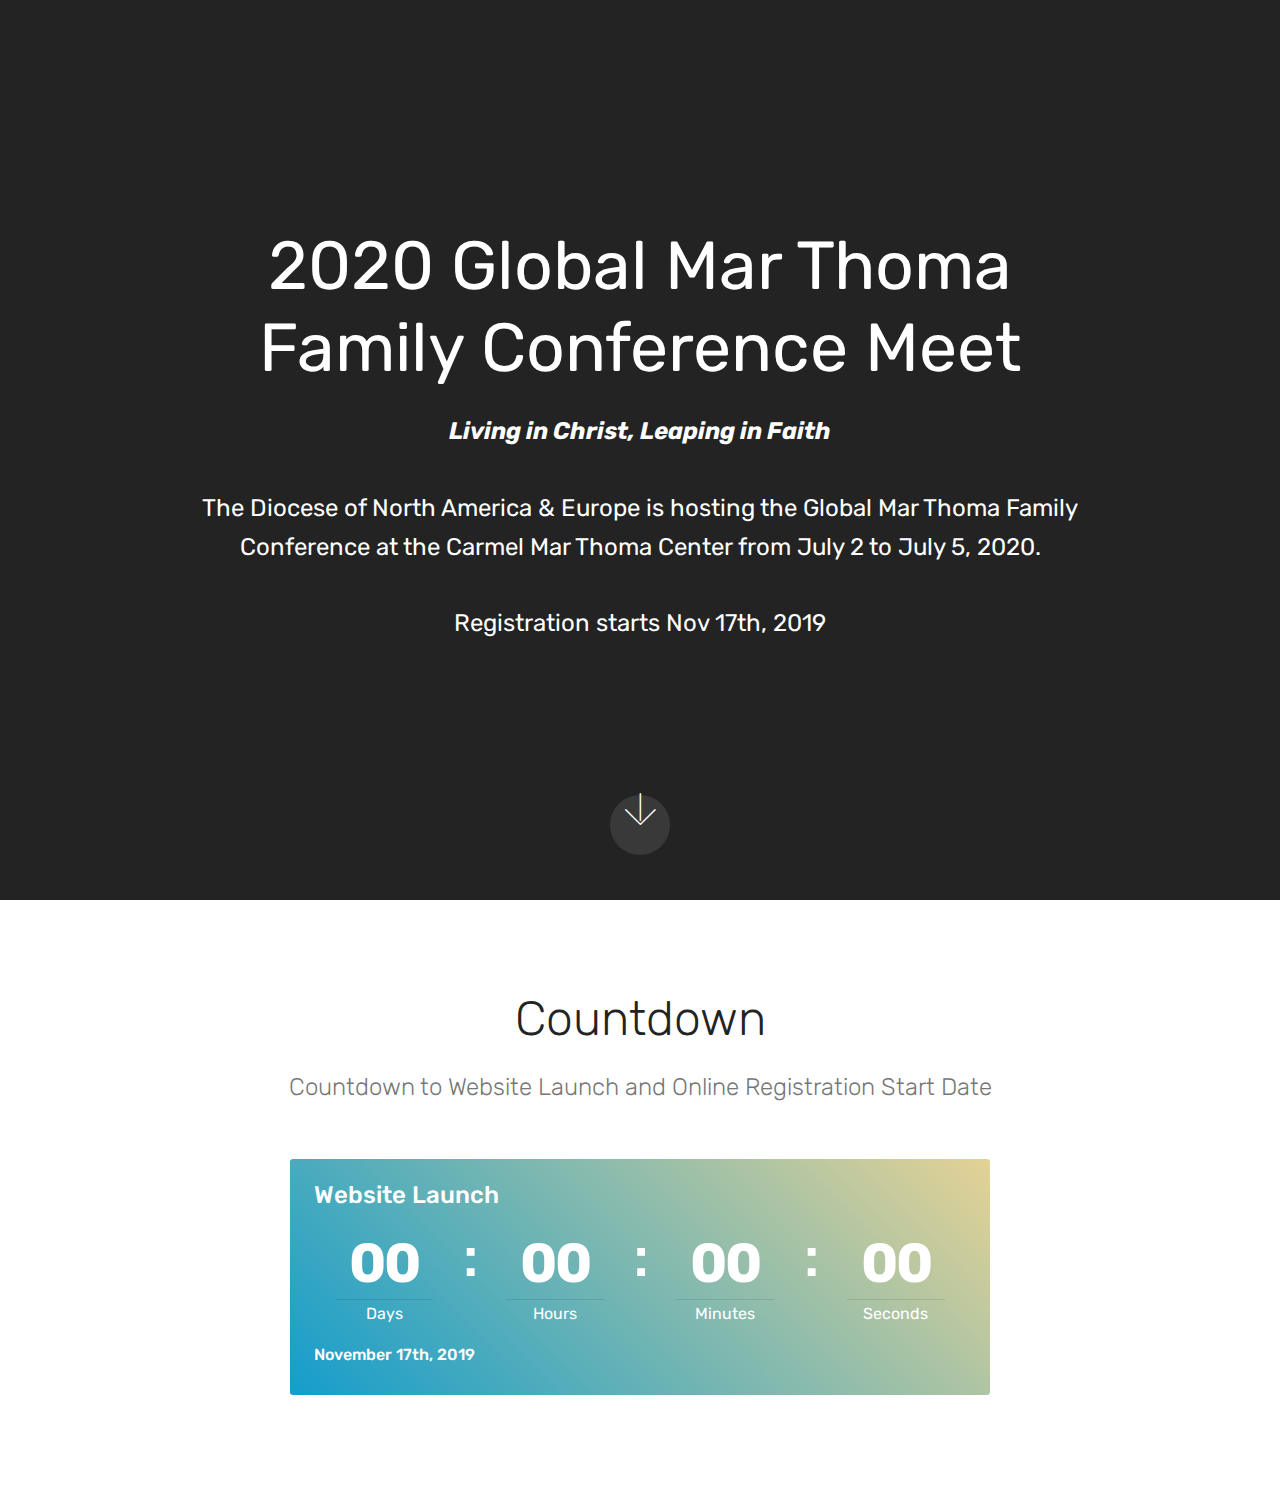
==== index.html @ 84f47b87 "create github pages" ====
<!DOCTYPE html>
<html  >
<head>
  <!-- Site made with Mobirise Website Builder v4.10.8, https://mobirise.com -->
  <meta charset="UTF-8">
  <meta http-equiv="X-UA-Compatible" content="IE=edge">
  <meta name="generator" content="Mobirise v4.10.8, mobirise.com">
  <meta name="viewport" content="width=device-width, initial-scale=1, minimum-scale=1">
  <link rel="shortcut icon" href="assets/images/mbr-96x63.jpg" type="image/x-icon">
  <meta name="description" content="Site Generator Description">
  
  <title>CountDown</title>
  <link rel="stylesheet" href="assets/web/assets/mobirise-icons/mobirise-icons.css">
  <link rel="stylesheet" href="assets/tether/tether.min.css">
  <link rel="stylesheet" href="assets/bootstrap/css/bootstrap.min.css">
  <link rel="stylesheet" href="assets/bootstrap/css/bootstrap-grid.min.css">
  <link rel="stylesheet" href="assets/bootstrap/css/bootstrap-reboot.min.css">
  <link rel="stylesheet" href="assets/theme/css/style.css">
  <link rel="stylesheet" href="assets/mobirise/css/mbr-additional.css" type="text/css">
  
  
  
</head>
<body>
  <section class="cid-rHcPCV08C6 mbr-fullscreen" id="header2-1b">

    

    

    <div class="container align-center">
        <div class="row justify-content-md-center">
            <div class="mbr-white col-md-10">
                <h1 class="mbr-section-title mbr-bold pb-3 mbr-fonts-style display-1"><span style="font-weight: normal;">2020 Global Mar Thoma Family Conference Meet</span></h1>
                
                <p class="mbr-text pb-3 mbr-fonts-style display-5"><em><strong>
                    Living in Christ, Leaping in Faith</strong></em><br><br>The Diocese of North America &amp; Europe is hosting the Global Mar Thoma Family Conference at the Carmel Mar Thoma Center from July 2 to July 5, 2020.<br><br>Registration starts Nov 17th, 2019</p>
                
            </div>
        </div>
    </div>
    <div class="mbr-arrow hidden-sm-down" aria-hidden="true">
        <a href="#next">
            <i class="mbri-down mbr-iconfont"></i>
        </a>
    </div>
</section>

<section class="engine"><a href="https://mobirise.info/m">site design templates</a></section><section class="countdown2 cid-rHcPlmppis" id="countdown2-1a">

    

    

    <div class="container">
        <h2 class="mbr-section-title pb-3 align-center mbr-fonts-style display-2">
            Countdown
        </h2>
        <h3 class="mbr-section-subtitle align-center mbr-fonts-style display-5">
            Countdown to Website Launch and Online Registration Start Date</h3>
    </div>
    <div class="container pt-5 mt-2">
        <div class=" countdown-cont align-center p-4">
            <div class="event-name align-left mbr-white ">
                <h4 class="mbr-fonts-style display-5">Website Launch</h4>
            </div>
            <div class="countdown align-center py-2" data-due-date="2019/11/17">
            </div>
            <div class="daysCountdown" title="Days"></div>
            <div class="hoursCountdown" title="Hours"></div>
            <div class="minutesCountdown" title="Minutes"></div>
            <div class="secondsCountdown" title="Seconds"></div>
            <div class="event-date align-left mbr-white">
                <h5 class="mbr-fonts-style display-7">November 17th, 2019</h5>
            </div>
        </div>

        
    </div>
</section>


  <script src="assets/web/assets/jquery/jquery.min.js"></script>
  <script src="assets/popper/popper.min.js"></script>
  <script src="assets/tether/tether.min.js"></script>
  <script src="assets/bootstrap/js/bootstrap.min.js"></script>
  <script src="assets/smoothscroll/smooth-scroll.js"></script>
  <script src="assets/countdown/jquery.countdown.min.js"></script>
  <script src="assets/theme/js/script.js"></script>
  
  
</body>
</html>
---- assets/web/assets/mobirise-icons/mobirise-icons.css ----
@font-face {
  font-family: 'MobiriseIcons';
  src:  url('mobirise-icons.eot?spat4u');
  src:  url('mobirise-icons.eot?spat4u#iefix') format('embedded-opentype'),
    url('mobirise-icons.ttf?spat4u') format('truetype'),
    url('mobirise-icons.woff?spat4u') format('woff'),
    url('mobirise-icons.svg?spat4u#MobiriseIcons') format('svg');
  font-weight: normal;
  font-style: normal;
}

[class^="mbri-"], [class*=" mbri-"] {
  /* use !important to prevent issues with browser extensions that change fonts */
  font-family: MobiriseIcons !important;
  speak: none;
  font-style: normal;
  font-weight: normal;
  font-variant: normal;
  text-transform: none;
  line-height: 1;

  /* Better Font Rendering =========== */
  -webkit-font-smoothing: antialiased;
  -moz-osx-font-smoothing: grayscale;
}

.mbri-add-submenu:before {
  content: "\e900";
}
.mbri-alert:before {
  content: "\e901";
}
.mbri-align-center:before {
  content: "\e902";
}
.mbri-align-justify:before {
  content: "\e903";
}
.mbri-align-left:before {
  content: "\e904";
}
.mbri-align-right:before {
  content: "\e905";
}
.mbri-android:before {
  content: "\e906";
}
.mbri-apple:before {
  content: "\e907";
}
.mbri-arrow-down:before {
  content: "\e908";
}
.mbri-arrow-next:before {
  content: "\e909";
}
.mbri-arrow-prev:before {
  content: "\e90a";
}
.mbri-arrow-up:before {
  content: "\e90b";
}
.mbri-bold:before {
  content: "\e90c";
}
.mbri-bookmark:before {
  content: "\e90d";
}
.mbri-bootstrap:before {
  content: "\e90e";
}
.mbri-briefcase:before {
  content: "\e90f";
}
.mbri-browse:before {
  content: "\e910";
}
.mbri-bulleted-list:before {
  content: "\e911";
}
.mbri-calendar:before {
  content: "\e912";
}
.mbri-camera:before {
  content: "\e913";
}
.mbri-cart-add:before {
  content: "\e914";
}
.mbri-cart-full:before {
  content: "\e915";
}
.mbri-cash:before {
  content: "\e916";
}
.mbri-change-style:before {
  content: "\e917";
}
.mbri-chat:before {
  content: "\e918";
}
.mbri-clock:before {
  content: "\e919";
}
.mbri-close:before {
  content: "\e91a";
}
.mbri-cloud:before {
  content: "\e91b";
}
.mbri-code:before {
  content: "\e91c";
}
.mbri-contact-form:before {
  content: "\e91d";
}
.mbri-credit-card:before {
  content: "\e91e";
}
.mbri-cursor-click:before {
  content: "\e91f";
}
.mbri-cust-feedback:before {
  content: "\e920";
}
.mbri-database:before {
  content: "\e921";
}
.mbri-delivery:before {
  content: "\e922";
}
.mbri-desktop:before {
  content: "\e923";
}
.mbri-devices:before {
  content: "\e924";
}
.mbri-down:before {
  content: "\e925";
}
.mbri-download:before {
  content: "\e989";
}
.mbri-drag-n-drop:before {
  content: "\e927";
}
.mbri-drag-n-drop2:before {
  content: "\e928";
}
.mbri-edit:before {
  content: "\e929";
}
.mbri-edit2:before {
  content: "\e92a";
}
.mbri-error:before {
  content: "\e92b";
}
.mbri-extension:before {
  content: "\e92c";
}
.mbri-features:before {
  content: "\e92d";
}
.mbri-file:before {
  content: "\e92e";
}
.mbri-flag:before {
  content: "\e92f";
}
.mbri-folder:before {
  content: "\e930";
}
.mbri-gift:before {
  content: "\e931";
}
.mbri-github:before {
  content: "\e932";
}
.mbri-globe:before {
  content: "\e933";
}
.mbri-globe-2:before {
  content: "\e934";
}
.mbri-growing-chart:before {
  content: "\e935";
}
.mbri-hearth:before {
  content: "\e936";
}
.mbri-help:before {
  content: "\e937";
}
.mbri-home:before {
  content: "\e938";
}
.mbri-hot-cup:before {
  content: "\e939";
}
.mbri-idea:before {
  content: "\e93a";
}
.mbri-image-gallery:before {
  content: "\e93b";
}
.mbri-image-slider:before {
  content: "\e93c";
}
.mbri-info:before {
  content: "\e93d";
}
.mbri-italic:before {
  content: "\e93e";
}
.mbri-key:before {
  content: "\e93f";
}
.mbri-laptop:before {
  content: "\e940";
}
.mbri-layers:before {
  content: "\e941";
}
.mbri-left-right:before {
  content: "\e942";
}
.mbri-left:before {
  content: "\e943";
}
.mbri-letter:before {
  content: "\e944";
}
.mbri-like:before {
  content: "\e945";
}
.mbri-link:before {
  content: "\e946";
}
.mbri-lock:before {
  content: "\e947";
}
.mbri-login:before {
  content: "\e948";
}
.mbri-logout:before {
  content: "\e949";
}
.mbri-magic-stick:before {
  content: "\e94a";
}
.mbri-map-pin:before {
  content: "\e94b";
}
.mbri-menu:before {
  content: "\e94c";
}
.mbri-mobile:before {
  content: "\e94d";
}
.mbri-mobile2:before {
  content: "\e94e";
}
.mbri-mobirise:before {
  content: "\e94f";
}
.mbri-more-horizontal:before {
  content: "\e950";
}
.mbri-more-vertical:before {
  content: "\e951";
}
.mbri-music:before {
  content: "\e952";
}
.mbri-new-file:before {
  content: "\e953";
}
.mbri-numbered-list:before {
  content: "\e954";
}
.mbri-opened-folder:before {
  content: "\e955";
}
.mbri-pages:before {
  content: "\e956";
}
.mbri-paper-plane:before {
  content: "\e957";
}
.mbri-paperclip:before {
  content: "\e958";
}
.mbri-photo:before {
  content: "\e959";
}
.mbri-photos:before {
  content: "\e95a";
}
.mbri-pin:before {
  content: "\e95b";
}
.mbri-play:before {
  content: "\e95c";
}
.mbri-plus:before {
  content: "\e95d";
}
.mbri-preview:before {
  content: "\e95e";
}
.mbri-print:before {
  content: "\e95f";
}
.mbri-protect:before {
  content: "\e960";
}
.mbri-question:before {
  content: "\e961";
}
.mbri-quote-left:before {
  content: "\e962";
}
.mbri-quote-right:before {
  content: "\e963";
}
.mbri-refresh:before {
  content: "\e964";
}
.mbri-responsive:before {
  content: "\e965";
}
.mbri-right:before {
  content: "\e966";
}
.mbri-rocket:before {
  content: "\e967";
}
.mbri-sad-face:before {
  content: "\e968";
}
.mbri-sale:before {
  content: "\e969";
}
.mbri-save:before {
  content: "\e96a";
}
.mbri-search:before {
  content: "\e96b";
}
.mbri-setting:before {
  content: "\e96c";
}
.mbri-setting2:before {
  content: "\e96d";
}
.mbri-setting3:before {
  content: "\e96e";
}
.mbri-share:before {
  content: "\e96f";
}
.mbri-shopping-bag:before {
  content: "\e970";
}
.mbri-shopping-basket:before {
  content: "\e971";
}
.mbri-shopping-cart:before {
  content: "\e972";
}
.mbri-sites:before {
  content: "\e973";
}
.mbri-smile-face:before {
  content: "\e974";
}
.mbri-speed:before {
  content: "\e975";
}
.mbri-star:before {
  content: "\e976";
}
.mbri-success:before {
  content: "\e977";
}
.mbri-sun:before {
  content: "\e978";
}
.mbri-sun2:before {
  content: "\e979";
}
.mbri-tablet:before {
  content: "\e97a";
}
.mbri-tablet-vertical:before {
  content: "\e97b";
}
.mbri-target:before {
  content: "\e97c";
}
.mbri-timer:before {
  content: "\e97d";
}
.mbri-to-ftp:before {
  content: "\e97e";
}
.mbri-to-local-drive:before {
  content: "\e97f";
}
.mbri-touch-swipe:before {
  content: "\e980";
}
.mbri-touch:before {
  content: "\e981";
}
.mbri-trash:before {
  content: "\e982";
}
.mbri-underline:before {
  content: "\e983";
}
.mbri-unlink:before {
  content: "\e984";
}
.mbri-unlock:before {
  content: "\e985";
}
.mbri-up-down:before {
  content: "\e986";
}
.mbri-up:before {
  content: "\e987";
}
.mbri-update:before {
  content: "\e988";
}
.mbri-upload:before {
 content: "\e926"; 
}
.mbri-user:before {
  content: "\e98a";
}
.mbri-user2:before {
  content: "\e98b";
}
.mbri-users:before {
  content: "\e98c";
}
.mbri-video:before {
  content: "\e98d";
}
.mbri-video-play:before {
  content: "\e98e";
}
.mbri-watch:before {
  content: "\e98f";
}
.mbri-website-theme:before {
  content: "\e990";
}
.mbri-wifi:before {
  content: "\e991";
}
.mbri-windows:before {
  content: "\e992";
}
.mbri-zoom-out:before {
  content: "\e993";
}
.mbri-redo:before {
  content: "\e994";
}
.mbri-undo:before {
  content: "\e995";
}
---- assets/theme/css/style.css ----
/*!
 * Mobirise v4 theme (https://mobirise.com/)
 * Copyright 2017 Mobirise
 */
section {
  background-color: #eeeeee;
}

section,
.container,
.container-fluid {
  position: relative;
  word-wrap: break-word;
}

a.mbr-iconfont:hover {
  text-decoration: none;
}

.article .lead p, .article .lead ul, .article .lead ol, .article .lead pre, .article .lead blockquote {
  margin-bottom: 0;
}

a {
  font-style: normal;
  font-weight: 400;
  cursor: pointer;
}

a, a:hover {
  text-decoration: none;
}

figure {
  margin-bottom: 0;
}

body {
  color: #232323;
}

h1, h2, h3, h4, h5, h6,
.h1, .h2, .h3, .h4, .h5, .h6,
.display-1, .display-2, .display-3, .display-4 {
  line-height: 1;
  word-break: break-word;
  word-wrap: break-word;
}

b, strong {
  font-weight: bold;
}

blockquote {
  padding: 10px 0 10px 20px;
  position: relative;
  border-left: 2px solid;
  border-color: #ff3366;
}

input:-webkit-autofill, input:-webkit-autofill:hover, input:-webkit-autofill:focus, input:-webkit-autofill:active {
  transition-delay: 9999s;
  transition-property: background-color, color;
}

textarea[type="hidden"] {
  display: none;
}

body {
  position: relative;
}

section {
  background-position: 50% 50%;
  background-repeat: no-repeat;
  background-size: cover;
}

section .mbr-background-video,
section .mbr-background-video-preview {
  position: absolute;
  bottom: 0;
  left: 0;
  right: 0;
  top: 0;
}

.hidden {
  visibility: hidden;
}

.mbr-z-index20 {
  z-index: 20;
}

/*! Base colors */
.mbr-white {
  color: #ffffff;
}

.mbr-black {
  color: #000000;
}

.mbr-bg-white {
  background-color: #ffffff;
}

.mbr-bg-black {
  background-color: #000000;
}

/*! Text-aligns */
.align-left {
  text-align: left;
}

.align-center {
  text-align: center;
}

.align-right {
  text-align: right;
}

@media (max-width: 767px) {
  .align-left, .align-center, .align-right, .mbr-section-btn, .mbr-section-title {
    text-align: center;
  }
}

/*! Font-weight  */
.mbr-light {
  font-weight: 300;
}

.mbr-regular {
  font-weight: 400;
}

.mbr-semibold {
  font-weight: 500;
}

.mbr-bold {
  font-weight: 700;
}

/*! Media  */
.media-size-item {
  -webkit-flex: 1 1 auto;
  -moz-flex: 1 1 auto;
  -ms-flex: 1 1 auto;
  -o-flex: 1 1 auto;
  flex: 1 1 auto;
}

.media-content {
  -webkit-flex-basis: 100%;
  flex-basis: 100%;
}

.media-container-row {
  display: -ms-flexbox;
  display: -webkit-flex;
  display: flex;
  -webkit-flex-direction: row;
  -ms-flex-direction: row;
  flex-direction: row;
  -webkit-flex-wrap: wrap;
  -ms-flex-wrap: wrap;
  flex-wrap: wrap;
  -webkit-justify-content: center;
  -ms-flex-pack: center;
  justify-content: center;
  -webkit-align-content: center;
  -ms-flex-line-pack: center;
  align-content: center;
  -webkit-align-items: start;
  -ms-flex-align: start;
  align-items: start;
}

.media-container-row .media-size-item {
  width: 400px;
}

.media-container-column {
  display: -ms-flexbox;
  display: -webkit-flex;
  display: flex;
  -webkit-flex-direction: column;
  -ms-flex-direction: column;
  flex-direction: column;
  -webkit-flex-wrap: wrap;
  -ms-flex-wrap: wrap;
  flex-wrap: wrap;
  -webkit-justify-content: center;
  -ms-flex-pack: center;
  justify-content: center;
  -webkit-align-content: center;
  -ms-flex-line-pack: center;
  align-content: center;
  -webkit-align-items: stretch;
  -ms-flex-align: stretch;
  align-items: stretch;
}

.media-container-column > * {
  width: 100%;
}

@media (min-width: 992px) {
  .media-container-row {
    -webkit-flex-wrap: nowrap;
    -ms-flex-wrap: nowrap;
    flex-wrap: nowrap;
  }
}

figure {
  overflow: hidden;
}

figure[mbr-media-size] {
  transition: width 0.1s;
}

.mbr-figure img, .mbr-figure iframe {
  display: block;
  width: 100%;
}

.card {
  background-color: transparent;
  border: none;
}

.card-box {
  width: 100%;
}

.card-img {
  text-align: center;
  flex-shrink: 0;
  -webkit-flex-shrink: 0;
}

.media {
  max-width: 100%;
  margin: 0 auto;
}

.mbr-figure {
  -ms-flex-item-align: center;
  -ms-grid-row-align: center;
  -webkit-align-self: center;
  align-self: center;
}

.media-container > div {
  max-width: 100%;
}

.mbr-figure img, .card-img img {
  width: 100%;
}

@media (max-width: 991px) {
  .media-size-item {
    width: auto !important;
  }
  .media {
    width: auto;
  }
  .mbr-figure {
    width: 100% !important;
  }
}

/*! Buttons */
.mbr-section-btn {
  margin-left: -.25rem;
  margin-right: -.25rem;
  font-size: 0;
}

nav .mbr-section-btn {
  margin-left: 0rem;
  margin-right: 0rem;
}

/*! Btn icon margin */
.btn .mbr-iconfont, .btn.btn-sm .mbr-iconfont {
  cursor: pointer;
  margin-right: 0.5rem;
}

.btn.btn-md .mbr-iconfont, .btn.btn-md .mbr-iconfont {
  margin-right: 0.8rem;
}

.mbr-regular {
  font-weight: 400;
}

.mbr-semibold {
  font-weight: 500;
}

.mbr-bold {
  font-weight: 700;
}

[type="submit"] {
  -webkit-appearance: none;
}

/*! Full-screen */
.mbr-fullscreen .mbr-overlay {
  min-height: 100vh;
}

.mbr-fullscreen {
  display: flex;
  display: -webkit-flex;
  display: -moz-flex;
  display: -ms-flex;
  display: -o-flex;
  align-items: center;
  -webkit-align-items: center;
  min-height: 100vh;
  padding-top: 3rem;
  padding-bottom: 3rem;
}

/*! Map */
.map {
  height: 25rem;
  position: relative;
}

.map iframe {
  width: 100%;
  height: 100%;
}

/* Form */
.form-asterisk {
  font-family: initial;
  position: absolute;
  top: -2px;
  font-weight: normal;
}

/*! Scroll to top arrow */
.mbr-arrow-up {
  bottom: 25px;
  right: 90px;
  position: fixed;
  text-align: right;
  z-index: 5000;
  color: #ffffff;
  font-size: 32px;
  transform: rotate(180deg);
  -webkit-transform: rotate(180deg);
}

.mbr-arrow-up a {
  background: rgba(0, 0, 0, 0.2);
  border-radius: 3px;
  color: #fff;
  display: inline-block;
  height: 60px;
  width: 60px;
  outline-style: none !important;
  position: relative;
  text-decoration: none;
  transition: all .3s ease-in-out;
  cursor: pointer;
  text-align: center;
}

.mbr-arrow-up a:hover {
  background-color: rgba(0, 0, 0, 0.4);
}

.mbr-arrow-up a i {
  line-height: 60px;
}

.mbr-arrow-up-icon {
  display: block;
  color: #fff;
}

.mbr-arrow-up-icon::before {
  content: "\203a";
  display: inline-block;
  font-family: serif;
  font-size: 32px;
  line-height: 1;
  font-style: normal;
  position: relative;
  top: 6px;
  left: -4px;
  -webkit-transform: rotate(-90deg);
  transform: rotate(-90deg);
}

/*! Arrow Down */
.mbr-arrow {
  position: absolute;
  bottom: 45px;
  left: 50%;
  width: 60px;
  height: 60px;
  cursor: pointer;
  background-color: rgba(80, 80, 80, 0.5);
  border-radius: 50%;
  -webkit-transform: translateX(-50%);
  transform: translateX(-50%);
}

.mbr-arrow > a {
  display: inline-block;
  text-decoration: none;
  outline-style: none;
  -webkit-animation: arrowdown 1.7s ease-in-out infinite;
  animation: arrowdown 1.7s ease-in-out infinite;
}

.mbr-arrow > a > i {
  position: absolute;
  top: -2px;
  left: 15px;
  font-size: 2rem;
}

@keyframes arrowdown {
  0% {
    transform: translateY(0px);
    -webkit-transform: translateY(0px);
  }
  50% {
    transform: translateY(-5px);
    -webkit-transform: translateY(-5px);
  }
  100% {
    transform: translateY(0px);
    -webkit-transform: translateY(0px);
  }
}

@-webkit-keyframes arrowdown {
  0% {
    transform: translateY(0px);
    -webkit-transform: translateY(0px);
  }
  50% {
    transform: translateY(-5px);
    -webkit-transform: translateY(-5px);
  }
  100% {
    transform: translateY(0px);
    -webkit-transform: translateY(0px);
  }
}

@media (max-width: 500px) {
  .mbr-arrow-up {
    left: 50%;
    right: auto;
    transform: translateX(-50%) rotate(180deg);
    -webkit-transform: translateX(-50%) rotate(180deg);
  }
}

/*Gradients animation*/
@keyframes gradient-animation {
  from {
    background-position: 0% 100%;
    animation-timing-function: ease-in-out;
  }
  to {
    background-position: 100% 0%;
    animation-timing-function: ease-in-out;
  }
}

@-webkit-keyframes gradient-animation {
  from {
    background-position: 0% 100%;
    animation-timing-function: ease-in-out;
  }
  to {
    background-position: 100% 0%;
    animation-timing-function: ease-in-out;
  }
}

.bg-gradient {
  background-size: 200% 200%;
  animation: gradient-animation 5s infinite alternate;
  -webkit-animation: gradient-animation 5s infinite alternate;
}

.menu .navbar-brand {
  display: -webkit-flex;
}

.menu .navbar-brand span {
  display: flex;
  display: -webkit-flex;
}

.menu .navbar-brand .navbar-caption-wrap {
  display: -webkit-flex;
}

.menu .navbar-brand .navbar-logo img {
  display: -webkit-flex;
}

@media (min-width: 768px) and (max-width: 1023px) {
  .menu .navbar-toggleable-sm .navbar-nav {
    display: -webkit-box;
    display: -webkit-flex;
    display: -ms-flexbox;
  }
}

@media (max-width: 1023px) {
  .menu .navbar-collapse {
    max-height: 93.5vh;
  }
  .menu .navbar-collapse.show {
    overflow: auto;
  }
}

@media (min-width: 1024px) {
  .menu .navbar-nav.nav-dropdown {
    display: -webkit-flex;
  }
  .menu .navbar-toggleable-sm .navbar-collapse {
    display: -webkit-flex !important;
  }
  .menu .collapsed .navbar-collapse {
    max-height: 93.5vh;
  }
  .menu .collapsed .navbar-collapse.show {
    overflow: auto;
  }
}

@media (max-width: 767px) {
  .menu .navbar-collapse {
    max-height: 80vh;
  }
}

.navbar {
  display: -webkit-flex;
  -webkit-flex-wrap: wrap;
  -webkit-align-items: center;
  -webkit-justify-content: space-between;
}

.navbar-collapse {
  -webkit-flex-basis: 100%;
  -webkit-flex-grow: 1;
  -webkit-align-items: center;
}

.nav-dropdown .link {
  padding: .667em 1.667em !important;
  margin: 0 !important;
}

.nav {
  display: -webkit-flex;
  -webkit-flex-wrap: wrap;
}

.row {
  display: -webkit-flex;
  -webkit-flex-wrap: wrap;
}

.justify-content-center {
  -webkit-justify-content: center;
}

.form-inline {
  display: -webkit-flex;
  -webkit-flex-flow: row wrap;
  -webkit-align-items: center;
}

.card-wrapper {
  -webkit-flex: 1;
}

.carousel-control {
  z-index: 10;
  display: -webkit-flex;
  -webkit-align-items: center;
  -webkit-justify-content: center;
}

.carousel-controls {
  display: -webkit-flex;
}

.media {
  display: -webkit-flex;
}

.form-group:focus {
  outline: none;
}

.jq-selectbox__select {
  padding: 1.07em .5em;
  position: absolute;
  top: 0;
  left: 0;
  width: 100%;
}

.jq-selectbox__dropdown {
  position: absolute;
  top: 100% !important;
  left: 0 !important;
  width: 100% !important;
}

.jq-selectbox__trigger-arrow {
  transform: translateY(-50%);
}

.jq-selectbox li {
  padding: 1.07em .5em;
}

input[type="range"] {
  padding-left: 0 !important;
  padding-right: 0 !important;
}

.modal-dialog, .modal-content {
  height: 100%;
}

.modal-dialog .carousel-inner {
  height: 100%;
  height: -webkit-fill-available;
  height: fill-available;
}

.carousel-item {
  text-align: center;
}

.carousel-item img {
  margin: auto;
}
.engine {
	position: absolute;
	text-indent: -2400px;
	text-align: center;
	padding: 0;
	top: 0;
	left: -2400px;
}
---- assets/mobirise/css/mbr-additional.css ----
@import url(https://fonts.googleapis.com/css?family=Rubik:300,300i,400,400i,500,500i,700,700i,900,900i);





body {
  font-style: normal;
  line-height: 1.5;
}
.mbr-section-title {
  font-style: normal;
  line-height: 1.2;
}
.mbr-section-subtitle {
  line-height: 1.3;
}
.mbr-text {
  font-style: normal;
  line-height: 1.6;
}
.display-1 {
  font-family: 'Rubik', sans-serif;
  font-size: 4.25rem;
}
.display-1 > .mbr-iconfont {
  font-size: 6.8rem;
}
.display-2 {
  font-family: 'Rubik', sans-serif;
  font-size: 3rem;
}
.display-2 > .mbr-iconfont {
  font-size: 4.8rem;
}
.display-4 {
  font-family: 'Rubik', sans-serif;
  font-size: 1rem;
}
.display-4 > .mbr-iconfont {
  font-size: 1.6rem;
}
.display-5 {
  font-family: 'Rubik', sans-serif;
  font-size: 1.5rem;
}
.display-5 > .mbr-iconfont {
  font-size: 2.4rem;
}
.display-7 {
  font-family: 'Rubik', sans-serif;
  font-size: 1rem;
}
.display-7 > .mbr-iconfont {
  font-size: 1.6rem;
}
/* ---- Fluid typography for mobile devices ---- */
/* 1.4 - font scale ratio ( bootstrap == 1.42857 ) */
/* 100vw - current viewport width */
/* (48 - 20)  48 == 48rem == 768px, 20 == 20rem == 320px(minimal supported viewport) */
/* 0.65 - min scale variable, may vary */
@media (max-width: 768px) {
  .display-1 {
    font-size: 3.4rem;
    font-size: calc( 2.1374999999999997rem + (4.25 - 2.1374999999999997) * ((100vw - 20rem) / (48 - 20)));
    line-height: calc( 1.4 * (2.1374999999999997rem + (4.25 - 2.1374999999999997) * ((100vw - 20rem) / (48 - 20))));
  }
  .display-2 {
    font-size: 2.4rem;
    font-size: calc( 1.7rem + (3 - 1.7) * ((100vw - 20rem) / (48 - 20)));
    line-height: calc( 1.4 * (1.7rem + (3 - 1.7) * ((100vw - 20rem) / (48 - 20))));
  }
  .display-4 {
    font-size: 0.8rem;
    font-size: calc( 1rem + (1 - 1) * ((100vw - 20rem) / (48 - 20)));
    line-height: calc( 1.4 * (1rem + (1 - 1) * ((100vw - 20rem) / (48 - 20))));
  }
  .display-5 {
    font-size: 1.2rem;
    font-size: calc( 1.175rem + (1.5 - 1.175) * ((100vw - 20rem) / (48 - 20)));
    line-height: calc( 1.4 * (1.175rem + (1.5 - 1.175) * ((100vw - 20rem) / (48 - 20))));
  }
}
/* Buttons */
.btn {
  font-weight: 500;
  border-width: 2px;
  font-style: normal;
  letter-spacing: 1px;
  margin: .4rem .8rem;
  white-space: normal;
  -webkit-transition: all 0.3s ease-in-out;
  -moz-transition: all 0.3s ease-in-out;
  transition: all 0.3s ease-in-out;
  display: inline-flex;
  align-items: center;
  justify-content: center;
  word-break: break-word;
  -webkit-align-items: center;
  -webkit-justify-content: center;
  display: -webkit-inline-flex;
  padding: 1rem 3rem;
  border-radius: 3px;
}
.btn-sm {
  font-weight: 500;
  letter-spacing: 1px;
  -webkit-transition: all 0.3s ease-in-out;
  -moz-transition: all 0.3s ease-in-out;
  transition: all 0.3s ease-in-out;
  padding: 0.6rem 1.5rem;
  border-radius: 3px;
}
.btn-md {
  font-weight: 500;
  letter-spacing: 1px;
  margin: .4rem .8rem !important;
  -webkit-transition: all 0.3s ease-in-out;
  -moz-transition: all 0.3s ease-in-out;
  transition: all 0.3s ease-in-out;
  padding: 1rem 3rem;
  border-radius: 3px;
}
.btn-lg {
  font-weight: 500;
  letter-spacing: 1px;
  margin: .4rem .8rem !important;
  -webkit-transition: all 0.3s ease-in-out;
  -moz-transition: all 0.3s ease-in-out;
  transition: all 0.3s ease-in-out;
  padding: 1.2rem 3.2rem;
  border-radius: 3px;
}
.bg-primary {
  background-color: #149dcc !important;
}
.bg-success {
  background-color: #f7ed4a !important;
}
.bg-info {
  background-color: #82786e !important;
}
.bg-warning {
  background-color: #879a9f !important;
}
.bg-danger {
  background-color: #b1a374 !important;
}
.btn-primary,
.btn-primary:active {
  background-color: #149dcc !important;
  border-color: #149dcc !important;
  color: #ffffff !important;
}
.btn-primary:hover,
.btn-primary:focus,
.btn-primary.focus,
.btn-primary.active {
  color: #ffffff !important;
  background-color: #0d6786 !important;
  border-color: #0d6786 !important;
}
.btn-primary.disabled,
.btn-primary:disabled {
  color: #ffffff !important;
  background-color: #0d6786 !important;
  border-color: #0d6786 !important;
}
.btn-secondary,
.btn-secondary:active {
  background-color: #ff3366 !important;
  border-color: #ff3366 !important;
  color: #ffffff !important;
}
.btn-secondary:hover,
.btn-secondary:focus,
.btn-secondary.focus,
.btn-secondary.active {
  color: #ffffff !important;
  background-color: #e50039 !important;
  border-color: #e50039 !important;
}
.btn-secondary.disabled,
.btn-secondary:disabled {
  color: #ffffff !important;
  background-color: #e50039 !important;
  border-color: #e50039 !important;
}
.btn-info,
.btn-info:active {
  background-color: #82786e !important;
  border-color: #82786e !important;
  color: #ffffff !important;
}
.btn-info:hover,
.btn-info:focus,
.btn-info.focus,
.btn-info.active {
  color: #ffffff !important;
  background-color: #59524b !important;
  border-color: #59524b !important;
}
.btn-info.disabled,
.btn-info:disabled {
  color: #ffffff !important;
  background-color: #59524b !important;
  border-color: #59524b !important;
}
.btn-success,
.btn-success:active {
  background-color: #f7ed4a !important;
  border-color: #f7ed4a !important;
  color: #3f3c03 !important;
}
.btn-success:hover,
.btn-success:focus,
.btn-success.focus,
.btn-success.active {
  color: #3f3c03 !important;
  background-color: #eadd0a !important;
  border-color: #eadd0a !important;
}
.btn-success.disabled,
.btn-success:disabled {
  color: #3f3c03 !important;
  background-color: #eadd0a !important;
  border-color: #eadd0a !important;
}
.btn-warning,
.btn-warning:active {
  background-color: #879a9f !important;
  border-color: #879a9f !important;
  color: #ffffff !important;
}
.btn-warning:hover,
.btn-warning:focus,
.btn-warning.focus,
.btn-warning.active {
  color: #ffffff !important;
  background-color: #617479 !important;
  border-color: #617479 !important;
}
.btn-warning.disabled,
.btn-warning:disabled {
  color: #ffffff !important;
  background-color: #617479 !important;
  border-color: #617479 !important;
}
.btn-danger,
.btn-danger:active {
  background-color: #b1a374 !important;
  border-color: #b1a374 !important;
  color: #ffffff !important;
}
.btn-danger:hover,
.btn-danger:focus,
.btn-danger.focus,
.btn-danger.active {
  color: #ffffff !important;
  background-color: #8b7d4e !important;
  border-color: #8b7d4e !important;
}
.btn-danger.disabled,
.btn-danger:disabled {
  color: #ffffff !important;
  background-color: #8b7d4e !important;
  border-color: #8b7d4e !important;
}
.btn-white {
  color: #333333 !important;
}
.btn-white,
.btn-white:active {
  background-color: #ffffff !important;
  border-color: #ffffff !important;
  color: #808080 !important;
}
.btn-white:hover,
.btn-white:focus,
.btn-white.focus,
.btn-white.active {
  color: #808080 !important;
  background-color: #d9d9d9 !important;
  border-color: #d9d9d9 !important;
}
.btn-white.disabled,
.btn-white:disabled {
  color: #808080 !important;
  background-color: #d9d9d9 !important;
  border-color: #d9d9d9 !important;
}
.btn-black,
.btn-black:active {
  background-color: #333333 !important;
  border-color: #333333 !important;
  color: #ffffff !important;
}
.btn-black:hover,
.btn-black:focus,
.btn-black.focus,
.btn-black.active {
  color: #ffffff !important;
  background-color: #0d0d0d !important;
  border-color: #0d0d0d !important;
}
.btn-black.disabled,
.btn-black:disabled {
  color: #ffffff !important;
  background-color: #0d0d0d !important;
  border-color: #0d0d0d !important;
}
.btn-primary-outline,
.btn-primary-outline:active {
  background: none;
  border-color: #0b566f;
  color: #0b566f;
}
.btn-primary-outline:hover,
.btn-primary-outline:focus,
.btn-primary-outline.focus,
.btn-primary-outline.active {
  color: #ffffff;
  background-color: #149dcc;
  border-color: #149dcc;
}
.btn-primary-outline.disabled,
.btn-primary-outline:disabled {
  color: #ffffff !important;
  background-color: #149dcc !important;
  border-color: #149dcc !important;
}
.btn-secondary-outline,
.btn-secondary-outline:active {
  background: none;
  border-color: #cc0033;
  color: #cc0033;
}
.btn-secondary-outline:hover,
.btn-secondary-outline:focus,
.btn-secondary-outline.focus,
.btn-secondary-outline.active {
  color: #ffffff;
  background-color: #ff3366;
  border-color: #ff3366;
}
.btn-secondary-outline.disabled,
.btn-secondary-outline:disabled {
  color: #ffffff !important;
  background-color: #ff3366 !important;
  border-color: #ff3366 !important;
}
.btn-info-outline,
.btn-info-outline:active {
  background: none;
  border-color: #4b453f;
  color: #4b453f;
}
.btn-info-outline:hover,
.btn-info-outline:focus,
.btn-info-outline.focus,
.btn-info-outline.active {
  color: #ffffff;
  background-color: #82786e;
  border-color: #82786e;
}
.btn-info-outline.disabled,
.btn-info-outline:disabled {
  color: #ffffff !important;
  background-color: #82786e !important;
  border-color: #82786e !important;
}
.btn-success-outline,
.btn-success-outline:active {
  background: none;
  border-color: #d2c609;
  color: #d2c609;
}
.btn-success-outline:hover,
.btn-success-outline:focus,
.btn-success-outline.focus,
.btn-success-outline.active {
  color: #3f3c03;
  background-color: #f7ed4a;
  border-color: #f7ed4a;
}
.btn-success-outline.disabled,
.btn-success-outline:disabled {
  color: #3f3c03 !important;
  background-color: #f7ed4a !important;
  border-color: #f7ed4a !important;
}
.btn-warning-outline,
.btn-warning-outline:active {
  background: none;
  border-color: #55666b;
  color: #55666b;
}
.btn-warning-outline:hover,
.btn-warning-outline:focus,
.btn-warning-outline.focus,
.btn-warning-outline.active {
  color: #ffffff;
  background-color: #879a9f;
  border-color: #879a9f;
}
.btn-warning-outline.disabled,
.btn-warning-outline:disabled {
  color: #ffffff !important;
  background-color: #879a9f !important;
  border-color: #879a9f !important;
}
.btn-danger-outline,
.btn-danger-outline:active {
  background: none;
  border-color: #7a6e45;
  color: #7a6e45;
}
.btn-danger-outline:hover,
.btn-danger-outline:focus,
.btn-danger-outline.focus,
.btn-danger-outline.active {
  color: #ffffff;
  background-color: #b1a374;
  border-color: #b1a374;
}
.btn-danger-outline.disabled,
.btn-danger-outline:disabled {
  color: #ffffff !important;
  background-color: #b1a374 !important;
  border-color: #b1a374 !important;
}
.btn-black-outline,
.btn-black-outline:active {
  background: none;
  border-color: #000000;
  color: #000000;
}
.btn-black-outline:hover,
.btn-black-outline:focus,
.btn-black-outline.focus,
.btn-black-outline.active {
  color: #ffffff;
  background-color: #333333;
  border-color: #333333;
}
.btn-black-outline.disabled,
.btn-black-outline:disabled {
  color: #ffffff !important;
  background-color: #333333 !important;
  border-color: #333333 !important;
}
.btn-white-outline,
.btn-white-outline:active,
.btn-white-outline.active {
  background: none;
  border-color: #ffffff;
  color: #ffffff;
}
.btn-white-outline:hover,
.btn-white-outline:focus,
.btn-white-outline.focus {
  color: #333333;
  background-color: #ffffff;
  border-color: #ffffff;
}
.text-primary {
  color: #149dcc !important;
}
.text-secondary {
  color: #ff3366 !important;
}
.text-success {
  color: #f7ed4a !important;
}
.text-info {
  color: #82786e !important;
}
.text-warning {
  color: #879a9f !important;
}
.text-danger {
  color: #b1a374 !important;
}
.text-white {
  color: #ffffff !important;
}
.text-black {
  color: #000000 !important;
}
a.text-primary:hover,
a.text-primary:focus {
  color: #0b566f !important;
}
a.text-secondary:hover,
a.text-secondary:focus {
  color: #cc0033 !important;
}
a.text-success:hover,
a.text-success:focus {
  color: #d2c609 !important;
}
a.text-info:hover,
a.text-info:focus {
  color: #4b453f !important;
}
a.text-warning:hover,
a.text-warning:focus {
  color: #55666b !important;
}
a.text-danger:hover,
a.text-danger:focus {
  color: #7a6e45 !important;
}
a.text-white:hover,
a.text-white:focus {
  color: #b3b3b3 !important;
}
a.text-black:hover,
a.text-black:focus {
  color: #4d4d4d !important;
}
.alert-success {
  background-color: #70c770;
}
.alert-info {
  background-color: #82786e;
}
.alert-warning {
  background-color: #879a9f;
}
.alert-danger {
  background-color: #b1a374;
}
.mbr-section-btn a.btn:not(.btn-form) {
  border-radius: 100px;
}
.mbr-section-btn a.btn:not(.btn-form):hover,
.mbr-section-btn a.btn:not(.btn-form):focus {
  box-shadow: none !important;
}
.mbr-section-btn a.btn:not(.btn-form):hover,
.mbr-section-btn a.btn:not(.btn-form):focus {
  box-shadow: 0 10px 40px 0 rgba(0, 0, 0, 0.2) !important;
  -webkit-box-shadow: 0 10px 40px 0 rgba(0, 0, 0, 0.2) !important;
}
.mbr-gallery-filter li a {
  border-radius: 100px !important;
}
.mbr-gallery-filter li.active .btn {
  background-color: #149dcc;
  border-color: #149dcc;
  color: #ffffff;
}
.mbr-gallery-filter li.active .btn:focus {
  box-shadow: none;
}
.nav-tabs .nav-link {
  border-radius: 100px !important;
}
.btn-form {
  border-radius: 0;
}
.btn-form:hover {
  cursor: pointer;
}
a,
a:hover {
  color: #149dcc;
}
.mbr-plan-header.bg-primary .mbr-plan-subtitle,
.mbr-plan-header.bg-primary .mbr-plan-price-desc {
  color: #b4e6f8;
}
.mbr-plan-header.bg-success .mbr-plan-subtitle,
.mbr-plan-header.bg-success .mbr-plan-price-desc {
  color: #ffffff;
}
.mbr-plan-header.bg-info .mbr-plan-subtitle,
.mbr-plan-header.bg-info .mbr-plan-price-desc {
  color: #beb8b2;
}
.mbr-plan-header.bg-warning .mbr-plan-subtitle,
.mbr-plan-header.bg-warning .mbr-plan-price-desc {
  color: #ced6d8;
}
.mbr-plan-header.bg-danger .mbr-plan-subtitle,
.mbr-plan-header.bg-danger .mbr-plan-price-desc {
  color: #dfd9c6;
}
/* Scroll to top button*/
.scrollToTop_wraper {
  display: none;
}
#scrollToTop a i:before {
  content: '';
  position: absolute;
  height: 40%;
  top: 25%;
  background: #fff;
  width: 2px;
  left: calc(50% - 1px);
}
#scrollToTop a i:after {
  content: '';
  position: absolute;
  display: block;
  border-top: 2px solid #fff;
  border-right: 2px solid #fff;
  width: 40%;
  height: 40%;
  left: 30%;
  bottom: 30%;
  transform: rotate(135deg);
  -webkit-transform: rotate(135deg);
}
/* Others*/
.note-check a[data-value=Rubik] {
  font-style: normal;
}
.mbr-arrow a {
  color: #ffffff;
}
@media (max-width: 767px) {
  .mbr-arrow {
    display: none;
  }
}
.form-control-label {
  position: relative;
  cursor: pointer;
  margin-bottom: .357em;
  padding: 0;
}
.alert {
  color: #ffffff;
  border-radius: 0;
  border: 0;
  font-size: .875rem;
  line-height: 1.5;
  margin-bottom: 1.875rem;
  padding: 1.25rem;
  position: relative;
}
.alert.alert-form::after {
  background-color: inherit;
  bottom: -7px;
  content: "";
  display: block;
  height: 14px;
  left: 50%;
  margin-left: -7px;
  position: absolute;
  transform: rotate(45deg);
  width: 14px;
  -webkit-transform: rotate(45deg);
}
.form-control {
  background-color: #f5f5f5;
  box-shadow: none;
  color: #565656;
  font-family: 'Rubik', sans-serif;
  font-size: 1rem;
  line-height: 1.43;
  min-height: 3.5em;
  padding: 1.07em .5em;
}
.form-control > .mbr-iconfont {
  font-size: 1.6rem;
}
.form-control,
.form-control:focus {
  border: 1px solid #e8e8e8;
}
.form-active .form-control:invalid {
  border-color: red;
}
.mbr-overlay {
  background-color: #000;
  bottom: 0;
  left: 0;
  opacity: .5;
  position: absolute;
  right: 0;
  top: 0;
  z-index: 0;
  pointer-events: none;
}
blockquote {
  font-style: italic;
  padding: 10px 0 10px 20px;
  font-size: 1.09rem;
  position: relative;
  border-color: #149dcc;
  border-width: 3px;
}
ul,
ol,
pre,
blockquote {
  margin-bottom: 2.3125rem;
}
pre {
  background: #f4f4f4;
  padding: 10px 24px;
  white-space: pre-wrap;
}
.inactive {
  -webkit-user-select: none;
  -moz-user-select: none;
  -ms-user-select: none;
  user-select: none;
  pointer-events: none;
  -webkit-user-drag: none;
  user-drag: none;
}
.mbr-section__comments .row {
  justify-content: center;
  -webkit-justify-content: center;
}
/* Forms */
.mbr-form .btn {
  margin: .4rem 0;
}
.mbr-form .input-group-btn a.btn {
  border-radius: 100px !important;
}
.mbr-form .input-group-btn a.btn:hover {
  box-shadow: 0 10px 40px 0 rgba(0, 0, 0, 0.2);
}
.mbr-form .input-group-btn button[type="submit"] {
  border-radius: 100px !important;
  padding: 1rem 3rem;
}
.mbr-form .input-group-btn button[type="submit"]:hover {
  box-shadow: 0 10px 40px 0 rgba(0, 0, 0, 0.2);
}
.form2 .form-control {
  border-top-left-radius: 100px;
  border-bottom-left-radius: 100px;
}
.form2 .input-group-btn a.btn {
  border-top-left-radius: 0 !important;
  border-bottom-left-radius: 0 !important;
}
.form2 .input-group-btn button[type="submit"] {
  border-top-left-radius: 0 !important;
  border-bottom-left-radius: 0 !important;
}
.form3 input[type="email"] {
  border-radius: 100px !important;
}
@media (max-width: 349px) {
  .form2 input[type="email"] {
    border-radius: 100px !important;
  }
  .form2 .input-group-btn a.btn {
    border-radius: 100px !important;
  }
  .form2 .input-group-btn button[type="submit"] {
    border-radius: 100px !important;
  }
}
@media (max-width: 767px) {
  .btn {
    font-size: .75rem !important;
  }
  .btn .mbr-iconfont {
    font-size: 1rem !important;
  }
}
/* Social block */
.btn-social {
  font-size: 20px;
  border-radius: 50%;
  padding: 0;
  width: 44px;
  height: 44px;
  line-height: 44px;
  text-align: center;
  position: relative;
  border: 2px solid #c0a375;
  border-color: #149dcc;
  color: #232323;
  cursor: pointer;
}
.btn-social i {
  top: 0;
  line-height: 44px;
  width: 44px;
}
.btn-social:hover {
  color: #fff;
  background: #149dcc;
}
.btn-social + .btn {
  margin-left: .1rem;
}
/* Footer */
.mbr-footer-content li::before,
.mbr-footer .mbr-contacts li::before {
  background: #149dcc;
}
.mbr-footer-content li a:hover,
.mbr-footer .mbr-contacts li a:hover {
  color: #149dcc;
}
.footer3 input[type="email"],
.footer4 input[type="email"] {
  border-radius: 100px !important;
}
.footer3 .input-group-btn a.btn,
.footer4 .input-group-btn a.btn {
  border-radius: 100px !important;
}
.footer3 .input-group-btn button[type="submit"],
.footer4 .input-group-btn button[type="submit"] {
  border-radius: 100px !important;
}
/* Headers*/
.header13 .form-inline input[type="email"],
.header14 .form-inline input[type="email"] {
  border-radius: 100px;
}
.header13 .form-inline input[type="text"],
.header14 .form-inline input[type="text"] {
  border-radius: 100px;
}
.header13 .form-inline input[type="tel"],
.header14 .form-inline input[type="tel"] {
  border-radius: 100px;
}
.header13 .form-inline a.btn,
.header14 .form-inline a.btn {
  border-radius: 100px;
}
.header13 .form-inline button,
.header14 .form-inline button {
  border-radius: 100px !important;
}
.offset-1 {
  margin-left: 8.33333%;
}
.offset-2 {
  margin-left: 16.66667%;
}
.offset-3 {
  margin-left: 25%;
}
.offset-4 {
  margin-left: 33.33333%;
}
.offset-5 {
  margin-left: 41.66667%;
}
.offset-6 {
  margin-left: 50%;
}
.offset-7 {
  margin-left: 58.33333%;
}
.offset-8 {
  margin-left: 66.66667%;
}
.offset-9 {
  margin-left: 75%;
}
.offset-10 {
  margin-left: 83.33333%;
}
.offset-11 {
  margin-left: 91.66667%;
}
@media (min-width: 576px) {
  .offset-sm-0 {
    margin-left: 0%;
  }
  .offset-sm-1 {
    margin-left: 8.33333%;
  }
  .offset-sm-2 {
    margin-left: 16.66667%;
  }
  .offset-sm-3 {
    margin-left: 25%;
  }
  .offset-sm-4 {
    margin-left: 33.33333%;
  }
  .offset-sm-5 {
    margin-left: 41.66667%;
  }
  .offset-sm-6 {
    margin-left: 50%;
  }
  .offset-sm-7 {
    margin-left: 58.33333%;
  }
  .offset-sm-8 {
    margin-left: 66.66667%;
  }
  .offset-sm-9 {
    margin-left: 75%;
  }
  .offset-sm-10 {
    margin-left: 83.33333%;
  }
  .offset-sm-11 {
    margin-left: 91.66667%;
  }
}
@media (min-width: 768px) {
  .offset-md-0 {
    margin-left: 0%;
  }
  .offset-md-1 {
    margin-left: 8.33333%;
  }
  .offset-md-2 {
    margin-left: 16.66667%;
  }
  .offset-md-3 {
    margin-left: 25%;
  }
  .offset-md-4 {
    margin-left: 33.33333%;
  }
  .offset-md-5 {
    margin-left: 41.66667%;
  }
  .offset-md-6 {
    margin-left: 50%;
  }
  .offset-md-7 {
    margin-left: 58.33333%;
  }
  .offset-md-8 {
    margin-left: 66.66667%;
  }
  .offset-md-9 {
    margin-left: 75%;
  }
  .offset-md-10 {
    margin-left: 83.33333%;
  }
  .offset-md-11 {
    margin-left: 91.66667%;
  }
}
@media (min-width: 992px) {
  .offset-lg-0 {
    margin-left: 0%;
  }
  .offset-lg-1 {
    margin-left: 8.33333%;
  }
  .offset-lg-2 {
    margin-left: 16.66667%;
  }
  .offset-lg-3 {
    margin-left: 25%;
  }
  .offset-lg-4 {
    margin-left: 33.33333%;
  }
  .offset-lg-5 {
    margin-left: 41.66667%;
  }
  .offset-lg-6 {
    margin-left: 50%;
  }
  .offset-lg-7 {
    margin-left: 58.33333%;
  }
  .offset-lg-8 {
    margin-left: 66.66667%;
  }
  .offset-lg-9 {
    margin-left: 75%;
  }
  .offset-lg-10 {
    margin-left: 83.33333%;
  }
  .offset-lg-11 {
    margin-left: 91.66667%;
  }
}
@media (min-width: 1200px) {
  .offset-xl-0 {
    margin-left: 0%;
  }
  .offset-xl-1 {
    margin-left: 8.33333%;
  }
  .offset-xl-2 {
    margin-left: 16.66667%;
  }
  .offset-xl-3 {
    margin-left: 25%;
  }
  .offset-xl-4 {
    margin-left: 33.33333%;
  }
  .offset-xl-5 {
    margin-left: 41.66667%;
  }
  .offset-xl-6 {
    margin-left: 50%;
  }
  .offset-xl-7 {
    margin-left: 58.33333%;
  }
  .offset-xl-8 {
    margin-left: 66.66667%;
  }
  .offset-xl-9 {
    margin-left: 75%;
  }
  .offset-xl-10 {
    margin-left: 83.33333%;
  }
  .offset-xl-11 {
    margin-left: 91.66667%;
  }
}
.navbar-toggler {
  -webkit-align-self: flex-start;
  -ms-flex-item-align: start;
  align-self: flex-start;
  padding: 0.25rem 0.75rem;
  font-size: 1.25rem;
  line-height: 1;
  background: transparent;
  border: 1px solid transparent;
  -webkit-border-radius: 0.25rem;
  border-radius: 0.25rem;
}
.navbar-toggler:focus,
.navbar-toggler:hover {
  text-decoration: none;
}
.navbar-toggler-icon {
  display: inline-block;
  width: 1.5em;
  height: 1.5em;
  vertical-align: middle;
  content: "";
  background: no-repeat center center;
  -webkit-background-size: 100% 100%;
  -o-background-size: 100% 100%;
  background-size: 100% 100%;
}
.navbar-toggler-left {
  position: absolute;
  left: 1rem;
}
.navbar-toggler-right {
  position: absolute;
  right: 1rem;
}
@media (max-width: 575px) {
  .navbar-toggleable .navbar-nav .dropdown-menu {
    position: static;
    float: none;
  }
  .navbar-toggleable > .container {
    padding-right: 0;
    padding-left: 0;
  }
}
@media (min-width: 576px) {
  .navbar-toggleable {
    -webkit-box-orient: horizontal;
    -webkit-box-direction: normal;
    -webkit-flex-direction: row;
    -ms-flex-direction: row;
    flex-direction: row;
    -webkit-flex-wrap: nowrap;
    -ms-flex-wrap: nowrap;
    flex-wrap: nowrap;
    -webkit-box-align: center;
    -webkit-align-items: center;
    -ms-flex-align: center;
    align-items: center;
  }
  .navbar-toggleable .navbar-nav {
    -webkit-box-orient: horizontal;
    -webkit-box-direction: normal;
    -webkit-flex-direction: row;
    -ms-flex-direction: row;
    flex-direction: row;
  }
  .navbar-toggleable .navbar-nav .nav-link {
    padding-right: .5rem;
    padding-left: .5rem;
  }
  .navbar-toggleable > .container {
    display: -webkit-box;
    display: -webkit-flex;
    display: -ms-flexbox;
    display: flex;
    -webkit-flex-wrap: nowrap;
    -ms-flex-wrap: nowrap;
    flex-wrap: nowrap;
    -webkit-box-align: center;
    -webkit-align-items: center;
    -ms-flex-align: center;
    align-items: center;
  }
  .navbar-toggleable .navbar-collapse {
    display: -webkit-box !important;
    display: -webkit-flex !important;
    display: -ms-flexbox !important;
    display: flex !important;
    width: 100%;
  }
  .navbar-toggleable .navbar-toggler {
    display: none;
  }
}
@media (max-width: 767px) {
  .navbar-toggleable-sm .navbar-nav .dropdown-menu {
    position: static;
    float: none;
  }
  .navbar-toggleable-sm > .container {
    padding-right: 0;
    padding-left: 0;
  }
}
@media (min-width: 768px) {
  .navbar-toggleable-sm {
    -webkit-box-orient: horizontal;
    -webkit-box-direction: normal;
    -webkit-flex-direction: row;
    -ms-flex-direction: row;
    flex-direction: row;
    -webkit-flex-wrap: nowrap;
    -ms-flex-wrap: nowrap;
    flex-wrap: nowrap;
    -webkit-box-align: center;
    -webkit-align-items: center;
    -ms-flex-align: center;
    align-items: center;
  }
  .navbar-toggleable-sm .navbar-nav {
    -webkit-box-orient: horizontal;
    -webkit-box-direction: normal;
    -webkit-flex-direction: row;
    -ms-flex-direction: row;
    flex-direction: row;
  }
  .navbar-toggleable-sm .navbar-nav .nav-link {
    padding-right: .5rem;
    padding-left: .5rem;
  }
  .navbar-toggleable-sm > .container {
    display: -webkit-box;
    display: -webkit-flex;
    display: -ms-flexbox;
    display: flex;
    -webkit-flex-wrap: nowrap;
    -ms-flex-wrap: nowrap;
    flex-wrap: nowrap;
    -webkit-box-align: center;
    -webkit-align-items: center;
    -ms-flex-align: center;
    align-items: center;
  }
  .navbar-toggleable-sm .navbar-collapse {
    display: none;
    width: 100%;
  }
  .navbar-toggleable-sm .navbar-toggler {
    display: none;
  }
}
@media (max-width: 1023px) {
  .navbar-toggleable-md .navbar-nav .dropdown-menu {
    position: static;
    float: none;
  }
  .navbar-toggleable-md > .container {
    padding-right: 0;
    padding-left: 0;
  }
}
@media (min-width: 1024px) {
  .navbar-toggleable-md {
    -webkit-box-orient: horizontal;
    -webkit-box-direction: normal;
    -webkit-flex-direction: row;
    -ms-flex-direction: row;
    flex-direction: row;
    -webkit-flex-wrap: nowrap;
    -ms-flex-wrap: nowrap;
    flex-wrap: nowrap;
    -webkit-box-align: center;
    -webkit-align-items: center;
    -ms-flex-align: center;
    align-items: center;
  }
  .navbar-toggleable-md .navbar-nav {
    -webkit-box-orient: horizontal;
    -webkit-box-direction: normal;
    -webkit-flex-direction: row;
    -ms-flex-direction: row;
    flex-direction: row;
  }
  .navbar-toggleable-md .navbar-nav .nav-link {
    padding-right: .5rem;
    padding-left: .5rem;
  }
  .navbar-toggleable-md > .container {
    display: -webkit-box;
    display: -webkit-flex;
    display: -ms-flexbox;
    display: flex;
    -webkit-flex-wrap: nowrap;
    -ms-flex-wrap: nowrap;
    flex-wrap: nowrap;
    -webkit-box-align: center;
    -webkit-align-items: center;
    -ms-flex-align: center;
    align-items: center;
  }
  .navbar-toggleable-md .navbar-collapse {
    display: -webkit-box !important;
    display: -webkit-flex !important;
    display: -ms-flexbox !important;
    display: flex !important;
    width: 100%;
  }
  .navbar-toggleable-md .navbar-toggler {
    display: none;
  }
}
@media (max-width: 1199px) {
  .navbar-toggleable-lg .navbar-nav .dropdown-menu {
    position: static;
    float: none;
  }
  .navbar-toggleable-lg > .container {
    padding-right: 0;
    padding-left: 0;
  }
}
@media (min-width: 1200px) {
  .navbar-toggleable-lg {
    -webkit-box-orient: horizontal;
    -webkit-box-direction: normal;
    -webkit-flex-direction: row;
    -ms-flex-direction: row;
    flex-direction: row;
    -webkit-flex-wrap: nowrap;
    -ms-flex-wrap: nowrap;
    flex-wrap: nowrap;
    -webkit-box-align: center;
    -webkit-align-items: center;
    -ms-flex-align: center;
    align-items: center;
  }
  .navbar-toggleable-lg .navbar-nav {
    -webkit-box-orient: horizontal;
    -webkit-box-direction: normal;
    -webkit-flex-direction: row;
    -ms-flex-direction: row;
    flex-direction: row;
  }
  .navbar-toggleable-lg .navbar-nav .nav-link {
    padding-right: .5rem;
    padding-left: .5rem;
  }
  .navbar-toggleable-lg > .container {
    display: -webkit-box;
    display: -webkit-flex;
    display: -ms-flexbox;
    display: flex;
    -webkit-flex-wrap: nowrap;
    -ms-flex-wrap: nowrap;
    flex-wrap: nowrap;
    -webkit-box-align: center;
    -webkit-align-items: center;
    -ms-flex-align: center;
    align-items: center;
  }
  .navbar-toggleable-lg .navbar-collapse {
    display: -webkit-box !important;
    display: -webkit-flex !important;
    display: -ms-flexbox !important;
    display: flex !important;
    width: 100%;
  }
  .navbar-toggleable-lg .navbar-toggler {
    display: none;
  }
}
.navbar-toggleable-xl {
  -webkit-box-orient: horizontal;
  -webkit-box-direction: normal;
  -webkit-flex-direction: row;
  -ms-flex-direction: row;
  flex-direction: row;
  -webkit-flex-wrap: nowrap;
  -ms-flex-wrap: nowrap;
  flex-wrap: nowrap;
  -webkit-box-align: center;
  -webkit-align-items: center;
  -ms-flex-align: center;
  align-items: center;
}
.navbar-toggleable-xl .navbar-nav .dropdown-menu {
  position: static;
  float: none;
}
.navbar-toggleable-xl > .container {
  padding-right: 0;
  padding-left: 0;
}
.navbar-toggleable-xl .navbar-nav {
  -webkit-box-orient: horizontal;
  -webkit-box-direction: normal;
  -webkit-flex-direction: row;
  -ms-flex-direction: row;
  flex-direction: row;
}
.navbar-toggleable-xl .navbar-nav .nav-link {
  padding-right: .5rem;
  padding-left: .5rem;
}
.navbar-toggleable-xl > .container {
  display: -webkit-box;
  display: -webkit-flex;
  display: -ms-flexbox;
  display: flex;
  -webkit-flex-wrap: nowrap;
  -ms-flex-wrap: nowrap;
  flex-wrap: nowrap;
  -webkit-box-align: center;
  -webkit-align-items: center;
  -ms-flex-align: center;
  align-items: center;
}
.navbar-toggleable-xl .navbar-collapse {
  display: -webkit-box !important;
  display: -webkit-flex !important;
  display: -ms-flexbox !important;
  display: flex !important;
  width: 100%;
}
.navbar-toggleable-xl .navbar-toggler {
  display: none;
}
.card-img {
  width: auto;
}
.menu .navbar.collapsed:not(.beta-menu) {
  flex-direction: column;
  -webkit-flex-direction: column;
}
.carousel-item.active,
.carousel-item-next,
.carousel-item-prev {
  display: -webkit-box;
  display: -webkit-flex;
  display: -ms-flexbox;
  display: flex;
}
.note-air-layout .dropup .dropdown-menu,
.note-air-layout .navbar-fixed-bottom .dropdown .dropdown-menu {
  bottom: initial !important;
}
html,
body {
  height: auto;
  min-height: 100vh;
}
.dropup .dropdown-toggle::after {
  display: none;
}
@media screen and (-ms-high-contrast: active), (-ms-high-contrast: none) {
  .card-wrapper {
    flex: auto!important;
  }
}
.jq-selectbox li:hover,
.jq-selectbox li.selected {
  background-color: #149dcc;
  color: #ffffff;
}
.jq-selectbox .jq-selectbox__trigger-arrow,
.jq-number__spin.minus:after,
.jq-number__spin.plus:after {
  transition: 0.4s;
  border-top-color: currentColor;
  border-bottom-color: currentColor;
}
.jq-selectbox:hover .jq-selectbox__trigger-arrow,
.jq-number__spin.minus:hover:after,
.jq-number__spin.plus:hover:after {
  border-top-color: #149dcc;
  border-bottom-color: #149dcc;
}
.xdsoft_datetimepicker .xdsoft_calendar td.xdsoft_default,
.xdsoft_datetimepicker .xdsoft_calendar td.xdsoft_current,
.xdsoft_datetimepicker .xdsoft_timepicker .xdsoft_time_box > div > div.xdsoft_current {
  color: #ffffff !important;
  background-color: #149dcc !important;
  box-shadow: none!important;
}
.xdsoft_datetimepicker .xdsoft_calendar td:hover,
.xdsoft_datetimepicker .xdsoft_timepicker .xdsoft_time_box > div > div:hover {
  color: #ffffff !important;
  background: #ff3366 !important;
  box-shadow: none !important;
}
.cid-qTkA127IK8 {
  background-color: #465052;
}
.cid-qTkA127IK8 .mbr-text,
.cid-qTkA127IK8 .mbr-section-btn {
  text-align: center;
  color: #ffffff;
}
.cid-rAKdOwTfoj {
  padding-top: 90px;
  padding-bottom: 30px;
  background-color: #ffffff;
}
.cid-rAKdOwTfoj .mbr-section-subtitle {
  color: #767676;
}
.cid-rAKdOwTfoj .media-row {
  display: -webkit-flex;
  justify-content: center;
  -webkit-justify-content: center;
}
.cid-rAKdOwTfoj .team-item {
  transition: all .2s;
  margin-bottom: 2rem;
}
.cid-rAKdOwTfoj .team-item .item-image img {
  width: 100%;
}
.cid-rAKdOwTfoj .team-item .item-name p {
  margin-bottom: 0;
}
.cid-rAKdOwTfoj .team-item .item-role p {
  margin-bottom: 0;
}
.cid-rAKdOwTfoj .team-item .item-social {
  display: -webkit-flex;
  flex-wrap: wrap;
  justify-content: center;
  -webkit-flex-wrap: wrap;
  -webkit-justify-content: center;
}
.cid-rAKdOwTfoj .team-item .item-social .socicon {
  color: #232323;
  font-size: 17px;
}
.cid-rAKdOwTfoj .team-item .item-caption {
  background: #efefef;
}
.cid-rAKdOwTfoj .item-role P {
  text-align: center;
  color: #767676;
}
.cid-rAK8RTCbGb {
  padding-top: 90px;
  padding-bottom: 90px;
  background-color: #cccccc;
}
.cid-rAK8RTCbGb .mbr-section-subtitle {
  color: #767676;
  font-weight: 300;
}
.cid-rAK8RTCbGb .media-container-row {
  word-wrap: break-word;
  word-break: break-word;
  align-items: stretch;
  -webkit-align-items: stretch;
}
.cid-rAK8RTCbGb .card_cont {
  -o-transition: all .5s;
  -ms-transition: all .5s;
  -moz-transition: all .5s;
  -webkit-transition: all .5s;
  transition: all .5s;
  -o-backface-visibility: hidden;
  -ms-backface-visibility: hidden;
  -moz-backface-visibility: hidden;
  -webkit-backface-visibility: hidden;
  backface-visibility: hidden;
  position: absolute;
  top: 0px;
  left: 0px;
  text-align: center;
  background-color: #eee;
}
.cid-rAK8RTCbGb .card-front {
  z-index: 2;
  padding: 0;
  width: 100%;
  height: 100%;
  overflow: hidden;
}
.cid-rAK8RTCbGb .card-front img {
  height: 100%;
  min-width: 100%;
  width: auto;
}
.cid-rAK8RTCbGb .card_back {
  width: 100%;
  height: 100%;
  padding: 30px 30px;
  color: #ffffff;
  background-color: #149dcc;
  z-index: 1;
  margin: 0;
  text-align: center;
  overflow: hidden;
  -o-transform: rotateY(-180deg);
  -ms-transform: rotateY(-180deg);
  -moz-transform: rotateY(-180deg);
  -webkit-transform: rotateY(-180deg);
  transform: rotateY(-180deg);
}
.cid-rAK8RTCbGb .card {
  min-height: 300px;
}
.cid-rAK8RTCbGb .card:hover .card-front {
  z-index: 1;
  -o-transform: rotateY(180deg);
  -ms-transform: rotateY(180deg);
  -moz-transform: rotateY(180deg);
  -webkit-transform: rotateY(180deg);
  transform: rotateY(180deg);
}
.cid-rAK8RTCbGb .card:hover .card_back {
  z-index: 2;
  -o-transform: rotateY(0deg);
  -ms-transform: rotateY(0deg);
  -moz-transform: rotateY(0deg);
  -webkit-transform: rotateY(0deg);
  transform: rotateY(0deg);
}
.cid-rAK8RTCbGb .builderCard .card_back {
  border-bottom-left-radius: 100px;
}
.cid-rAK8RTCbGb .builderCard .card_cont {
  -o-backface-visibility: hidden;
  -ms-backface-visibility: hidd;
  -moz-backface-visibility: visible;
  -webkit-backface-visibility: visible;
  backface-visibility: visible;
}
.cid-rAKrNoXNHF {
  padding-top: 90px;
  padding-bottom: 90px;
  background-color: #ffffff;
}
.cid-rAKrNoXNHF .title {
  padding-bottom: 2.5rem;
}
.cid-rAKrNoXNHF h4 {
  width: 85%;
  font-weight: 500;
  margin-bottom: 0;
}
.cid-rAKrNoXNHF .bottom-line p {
  color: #767676;
  text-align: left;
}
.cid-rAKrNoXNHF .card-wrapper {
  background-color: #ffffff;
  background-color: transparent;
  position: relative;
  justify-content: unset;
}
.cid-rAKrNoXNHF .card-wrapper .card-box {
  width: 100%;
}
.cid-rAKrNoXNHF .card-wrapper .card-box .wrapper {
  height: 100%;
  display: flex;
  flex-direction: column;
  justify-content: center;
  align-items: flex-start;
}
.cid-rAKrNoXNHF .card-wrapper .card-box .wrapper .top-line {
  width: 100%;
  display: flex;
  justify-content: space-between;
  align-items: center;
}
.cid-rAKrNoXNHF .card-wrapper .card-box .wrapper .bottom-line {
  width: 85%;
}
@media (max-width: 767px) {
  .cid-rAKrNoXNHF .card-wrapper .card-box .wrapper .bottom-line {
    width: 100%;
  }
  .cid-rAKrNoXNHF .card-wrapper .card-box .wrapper .bottom-line p {
    text-align: center;
    margin: 1rem 0 0 0;
  }
}
@media (max-width: 767px) {
  .cid-rAKrNoXNHF .card.pb-5 {
    padding-bottom: 2rem !important;
  }
  .cid-rAKrNoXNHF .wrapper {
    padding-top: 1rem;
  }
}
.cid-rHFyvH9KMw {
  padding-top: 90px;
  padding-bottom: 90px;
  background-image: url("../../../assets/images/churchjj-1-2000x1333.jpeg");
}
.cid-rHFyvH9KMw .mbr-section-subtitle {
  color: #767676;
}
.cid-rHFyvH9KMw .btn {
  margin: 0 0 .5rem 0;
}
.cid-rHFyvH9KMw .content-row {
  flex-direction: row-reverse;
  -webkit-flex-direction: row-reverse;
}
.cid-rHFyvH9KMw H2 {
  text-align: center;
}
.cid-rHFy2Gxgmo {
  padding-top: 30px;
  padding-bottom: 90px;
  background-color: #cccccc;
}
.cid-rHFy2Gxgmo .mbr-slider .carousel-control {
  background: #1b1b1b;
}
.cid-rHFy2Gxgmo .mbr-slider .carousel-control-prev {
  left: 0;
  margin-left: 2.5rem;
}
.cid-rHFy2Gxgmo .mbr-slider .carousel-control-next {
  right: 0;
  margin-right: 2.5rem;
}
.cid-rHFy2Gxgmo .mbr-slider .modal-body .close {
  background: #1b1b1b;
}
.cid-rHFy2Gxgmo .mbr-gallery-item > div::before {
  content: '';
  position: absolute;
  left: 0;
  top: 0;
  width: 100%;
  height: 100%;
  background: #554346;
  opacity: 0;
  -webkit-transition: 0.2s opacity ease-in-out;
  transition: 0.2s opacity ease-in-out;
  background: linear-gradient(to left, #554346, #45505b) !important;
}
.cid-rHFy2Gxgmo .mbr-gallery-item > div:hover .mbr-gallery-title::before {
  background: transparent !important;
}
.cid-rHFy2Gxgmo .mbr-gallery-item > div:hover:before {
  opacity: 0.7 !important;
}
.cid-rHFy2Gxgmo .mbr-gallery-title {
  font-size: .9em;
  position: absolute;
  display: block;
  width: 100%;
  bottom: 0;
  padding: 1rem;
  color: #fff;
  z-index: 2;
}
.cid-rHFy2Gxgmo .mbr-gallery-title:before {
  content: " ";
  width: 100%;
  height: 100%;
  top: 0;
  left: 0;
  z-index: -1;
  position: absolute;
  background: #554346 !important;
  opacity: 0.7;
  -webkit-transition: 0.2s background ease-in-out;
  transition: 0.2s background ease-in-out;
  background: linear-gradient(to left, #554346, #45505b) !important;
}
.cid-rAK7Vsmqcj {
  padding-top: 90px;
  padding-bottom: 90px;
  background-color: #efefef;
}
.cid-rAK7Vsmqcj div.b {
  padding-top: 2rem;
}
.cid-rAK7Vsmqcj .mbr-text {
  color: #767676;
  margin: 0;
  padding-top: 1.5rem;
}
.cid-rAK7Vsmqcj a:not([href]):not([tabindex]) {
  color: #fff;
  border-radius: 3px;
}
.cid-rAK7Vsmqcj .google-map {
  height: 28rem;
  position: relative;
}
.cid-rAK7Vsmqcj .google-map iframe {
  height: 100%;
  width: 100%;
}
.cid-rAK7Vsmqcj .google-map [data-state-details] {
  color: #6b6763;
  font-family: Montserrat;
  height: 1.5em;
  margin-top: -0.75em;
  padding-left: 1.25rem;
  padding-right: 1.25rem;
  position: absolute;
  text-align: center;
  top: 50%;
  width: 100%;
}
.cid-rAK7Vsmqcj .google-map[data-state] {
  background: #e9e5dc;
}
.cid-rAK7Vsmqcj .google-map[data-state="loading"] [data-state-details] {
  display: none;
}
.cid-rAK7Vsmqcj div.left-block.wrapper {
  height: 100%;
  display: flex;
  flex-direction: column;
  justify-content: flex-start;
}
@media (max-width: 767px) {
  .cid-rAK7Vsmqcj div.left-block.wrapper {
    padding-bottom: 3rem;
  }
}
.cid-rHcxvl9OZb {
  padding-top: 60px;
  padding-bottom: 0px;
  position: relative;
  background-color: #f9f9f9;
}
.cid-rHcxvl9OZb .card {
  border-radius: 0px;
  margin-bottom: -1px;
}
.cid-rHcxvl9OZb .card .card-header {
  border-radius: 0px;
  border: 0px;
  padding: 0;
}
.cid-rHcxvl9OZb .card .card-header a.panel-title {
  margin-bottom: 0;
  font-style: normal;
  font-weight: 500;
  display: block;
  text-decoration: none !important;
  margin-top: -1px;
  line-height: normal;
}
.cid-rHcxvl9OZb .card .card-header a.panel-title:focus {
  text-decoration: none !important;
}
.cid-rHcxvl9OZb .card .card-header a.panel-title h4 {
  padding: 1.3rem 2rem;
  border: 1px solid #dfdfdf;
  margin-bottom: 0;
}
.cid-rHcxvl9OZb .card .card-header a.panel-title h4 .sign {
  padding-right: 1rem;
}
.cid-rHcxvl9OZb .card .panel-body {
  color: #767676;
}
.cid-rHcCVEL1B5 {
  padding-top: 0px;
  padding-bottom: 60px;
  position: relative;
  background-color: #f9f9f9;
}
.cid-rHcCVEL1B5 .card {
  border-radius: 0px;
  margin-bottom: -1px;
}
.cid-rHcCVEL1B5 .card .card-header {
  border-radius: 0px;
  border: 0px;
  padding: 0;
}
.cid-rHcCVEL1B5 .card .card-header a.panel-title {
  margin-bottom: 0;
  font-style: normal;
  font-weight: 500;
  display: block;
  text-decoration: none !important;
  margin-top: -1px;
  line-height: normal;
}
.cid-rHcCVEL1B5 .card .card-header a.panel-title:focus {
  text-decoration: none !important;
}
.cid-rHcCVEL1B5 .card .card-header a.panel-title h4 {
  padding: 1.3rem 2rem;
  border: 1px solid #dfdfdf;
  margin-bottom: 0;
}
.cid-rHcCVEL1B5 .card .card-header a.panel-title h4 .sign {
  padding-right: 1rem;
}
.cid-rHcCVEL1B5 .card .panel-body {
  color: #767676;
}
.cid-rAK1u4UjT7 {
  background-image: url("../../../assets/images/background4.jpg");
}
.cid-rAK1u4UjT7 .form-control,
.cid-rAK1u4UjT7 .form-control:focus {
  background: #ffffff;
  border: 1px solid #ffffff;
}
.cid-rAK1u4UjT7 .form-container {
  transition: all .2s;
  border: 1px solid #ffffff;
  padding: 1rem;
}
.cid-rAK1u4UjT7 textarea.form-control {
  min-height: 188px;
}
.cid-rAK1u4UjT7 .input-group-btn {
  justify-content: center;
  -webkit-justify-content: center;
}
@media (min-width: 768px) {
  .cid-rAK1u4UjT7 .content-container {
    padding-right: 5rem;
  }
}
.cid-rAKDauN4pm {
  padding-top: 90px;
  padding-bottom: 90px;
  background-color: #ffffff;
}
.cid-rAKDauN4pm .socicon-bg-facebook {
  background: #3e5b98;
  color: #ffffff;
}
.cid-rAKDauN4pm .socicon-bg-twitter {
  background: #4da7de;
  color: #ffffff;
}
.cid-rAKDauN4pm .socicon-bg-googleplus {
  background: #dd4b39;
  color: #ffffff;
}
.cid-rAKDauN4pm .socicon-bg-vkontakte {
  background: #5a7fa6;
  color: #ffffff;
}
.cid-rAKDauN4pm .socicon-bg-odnoklassniki {
  background: #f48420;
  color: #ffffff;
}
.cid-rAKDauN4pm .socicon-bg-pinterest {
  background: #c92619;
  color: #ffffff;
}
.cid-rAKDauN4pm .socicon-bg-mail {
  background: #134785;
  color: #ffffff;
}
.cid-rAKDauN4pm .btn-social {
  border: none !important;
}
.cid-rAKDauN4pm [class^="socicon-"]:before,
.cid-rAKDauN4pm [class*=" socicon-"]:before {
  line-height: 44px;
}
@media (max-width: 767px) {
  .cid-rAKDauN4pm .btn {
    font-size: 20px !important;
  }
}
.cid-qTkAaeaxX5 {
  padding-top: 60px;
  padding-bottom: 60px;
  background-color: #2e2e2e;
}
@media (max-width: 767px) {
  .cid-qTkAaeaxX5 .content {
    text-align: center;
  }
  .cid-qTkAaeaxX5 .content > div:not(:last-child) {
    margin-bottom: 2rem;
  }
}
@media (max-width: 767px) {
  .cid-qTkAaeaxX5 .media-wrap {
    margin-bottom: 1rem;
  }
}
.cid-qTkAaeaxX5 .media-wrap .mbr-iconfont-logo {
  font-size: 7.5rem;
  color: #f36;
}
.cid-qTkAaeaxX5 .media-wrap img {
  height: 6rem;
}
@media (max-width: 767px) {
  .cid-qTkAaeaxX5 .footer-lower .copyright {
    margin-bottom: 1rem;
    text-align: center;
  }
}
.cid-qTkAaeaxX5 .footer-lower hr {
  margin: 1rem 0;
  border-color: #fff;
  opacity: .05;
}
.cid-qTkAaeaxX5 .footer-lower .social-list {
  padding-left: 0;
  margin-bottom: 0;
  list-style: none;
  display: flex;
  flex-wrap: wrap;
  justify-content: flex-end;
  -webkit-justify-content: flex-end;
}
.cid-qTkAaeaxX5 .footer-lower .social-list .mbr-iconfont-social {
  font-size: 1.3rem;
  color: #fff;
}
.cid-qTkAaeaxX5 .footer-lower .social-list .soc-item {
  margin: 0 .5rem;
}
.cid-qTkAaeaxX5 .footer-lower .social-list a {
  margin: 0;
  opacity: .5;
  -webkit-transition: .2s linear;
  transition: .2s linear;
}
.cid-qTkAaeaxX5 .footer-lower .social-list a:hover {
  opacity: 1;
}
@media (max-width: 767px) {
  .cid-qTkAaeaxX5 .footer-lower .social-list {
    justify-content: center;
    -webkit-justify-content: center;
  }
}
.cid-rHcQZZVHww .navbar {
  padding: .5rem 0;
  background: #333333;
  transition: none;
  min-height: 77px;
}
.cid-rHcQZZVHww .navbar-dropdown.bg-color.transparent.opened {
  background: #333333;
}
.cid-rHcQZZVHww a {
  font-style: normal;
}
.cid-rHcQZZVHww .nav-item span {
  padding-right: 0.4em;
  line-height: 0.5em;
  vertical-align: text-bottom;
  position: relative;
  text-decoration: none;
}
.cid-rHcQZZVHww .nav-item a {
  display: flex;
  align-items: center;
  justify-content: center;
  padding: 0.7rem 0 !important;
  margin: 0rem .65rem !important;
}
.cid-rHcQZZVHww .nav-item:focus,
.cid-rHcQZZVHww .nav-link:focus {
  outline: none;
}
.cid-rHcQZZVHww .btn {
  padding: 0.4rem 1.5rem;
  display: inline-flex;
  align-items: center;
}
.cid-rHcQZZVHww .btn .mbr-iconfont {
  font-size: 1.6rem;
}
.cid-rHcQZZVHww .menu-logo {
  margin-right: auto;
}
.cid-rHcQZZVHww .menu-logo .navbar-brand {
  display: flex;
  margin-left: 5rem;
  padding: 0;
  transition: padding .2s;
  min-height: 3.8rem;
  align-items: center;
}
.cid-rHcQZZVHww .menu-logo .navbar-brand .navbar-caption-wrap {
  display: -webkit-flex;
  -webkit-align-items: center;
  align-items: center;
  word-break: break-word;
  min-width: 7rem;
  margin: .3rem 0;
}
.cid-rHcQZZVHww .menu-logo .navbar-brand .navbar-caption-wrap .navbar-caption {
  line-height: 1.2rem !important;
  padding-right: 2rem;
}
.cid-rHcQZZVHww .menu-logo .navbar-brand .navbar-logo {
  font-size: 4rem;
  transition: font-size 0.25s;
}
.cid-rHcQZZVHww .menu-logo .navbar-brand .navbar-logo img {
  display: flex;
}
.cid-rHcQZZVHww .menu-logo .navbar-brand .navbar-logo .mbr-iconfont {
  transition: font-size 0.25s;
}
.cid-rHcQZZVHww .navbar-toggleable-sm .navbar-collapse {
  justify-content: flex-end;
  -webkit-justify-content: flex-end;
  padding-right: 5rem;
  width: auto;
}
.cid-rHcQZZVHww .navbar-toggleable-sm .navbar-collapse .navbar-nav {
  flex-wrap: wrap;
  -webkit-flex-wrap: wrap;
  padding-left: 0;
}
.cid-rHcQZZVHww .navbar-toggleable-sm .navbar-collapse .navbar-nav .nav-item {
  -webkit-align-self: center;
  align-self: center;
}
.cid-rHcQZZVHww .navbar-toggleable-sm .navbar-collapse .navbar-buttons {
  padding-left: 0;
  padding-bottom: 0;
}
.cid-rHcQZZVHww .dropdown .dropdown-menu {
  background: #333333;
  display: none;
  position: absolute;
  min-width: 5rem;
  padding-top: 1.4rem;
  padding-bottom: 1.4rem;
  text-align: left;
}
.cid-rHcQZZVHww .dropdown .dropdown-menu .dropdown-item {
  width: auto;
  padding: 0.235em 1.5385em 0.235em 1.5385em !important;
}
.cid-rHcQZZVHww .dropdown .dropdown-menu .dropdown-item::after {
  right: 0.5rem;
}
.cid-rHcQZZVHww .dropdown .dropdown-menu .dropdown-submenu {
  margin: 0;
}
.cid-rHcQZZVHww .dropdown.open > .dropdown-menu {
  display: block;
}
.cid-rHcQZZVHww .navbar-toggleable-sm.opened:after {
  position: absolute;
  width: 100vw;
  height: 100vh;
  content: '';
  background-color: rgba(0, 0, 0, 0.1);
  left: 0;
  bottom: 0;
  transform: translateY(100%);
  -webkit-transform: translateY(100%);
  z-index: 1000;
}
.cid-rHcQZZVHww .navbar.navbar-short {
  min-height: 60px;
  transition: all .2s;
}
.cid-rHcQZZVHww .navbar.navbar-short .navbar-toggler-right {
  top: 20px;
}
.cid-rHcQZZVHww .navbar.navbar-short .navbar-logo a {
  font-size: 2.5rem !important;
  line-height: 2.5rem;
  transition: font-size 0.25s;
}
.cid-rHcQZZVHww .navbar.navbar-short .navbar-logo a .mbr-iconfont {
  font-size: 2.5rem !important;
}
.cid-rHcQZZVHww .navbar.navbar-short .navbar-logo a img {
  height: 3rem !important;
}
.cid-rHcQZZVHww .navbar.navbar-short .navbar-brand {
  min-height: 3rem;
}
.cid-rHcQZZVHww button.navbar-toggler {
  width: 31px;
  height: 18px;
  cursor: pointer;
  transition: all .2s;
  top: 1.5rem;
  right: 1rem;
}
.cid-rHcQZZVHww button.navbar-toggler:focus {
  outline: none;
}
.cid-rHcQZZVHww button.navbar-toggler .hamburger span {
  position: absolute;
  right: 0;
  width: 30px;
  height: 2px;
  border-right: 5px;
  background-color: #ffffff;
}
.cid-rHcQZZVHww button.navbar-toggler .hamburger span:nth-child(1) {
  top: 0;
  transition: all .2s;
}
.cid-rHcQZZVHww button.navbar-toggler .hamburger span:nth-child(2) {
  top: 8px;
  transition: all .15s;
}
.cid-rHcQZZVHww button.navbar-toggler .hamburger span:nth-child(3) {
  top: 8px;
  transition: all .15s;
}
.cid-rHcQZZVHww button.navbar-toggler .hamburger span:nth-child(4) {
  top: 16px;
  transition: all .2s;
}
.cid-rHcQZZVHww nav.opened .hamburger span:nth-child(1) {
  top: 8px;
  width: 0;
  opacity: 0;
  right: 50%;
  transition: all .2s;
}
.cid-rHcQZZVHww nav.opened .hamburger span:nth-child(2) {
  -webkit-transform: rotate(45deg);
  transform: rotate(45deg);
  transition: all .25s;
}
.cid-rHcQZZVHww nav.opened .hamburger span:nth-child(3) {
  -webkit-transform: rotate(-45deg);
  transform: rotate(-45deg);
  transition: all .25s;
}
.cid-rHcQZZVHww nav.opened .hamburger span:nth-child(4) {
  top: 8px;
  width: 0;
  opacity: 0;
  right: 50%;
  transition: all .2s;
}
.cid-rHcQZZVHww .collapsed.navbar-expand {
  flex-direction: column;
}
.cid-rHcQZZVHww .collapsed .btn {
  display: flex;
}
.cid-rHcQZZVHww .collapsed .navbar-collapse {
  display: none !important;
  padding-right: 0 !important;
}
.cid-rHcQZZVHww .collapsed .navbar-collapse.collapsing,
.cid-rHcQZZVHww .collapsed .navbar-collapse.show {
  display: block !important;
}
.cid-rHcQZZVHww .collapsed .navbar-collapse.collapsing .navbar-nav,
.cid-rHcQZZVHww .collapsed .navbar-collapse.show .navbar-nav {
  display: block;
  text-align: center;
}
.cid-rHcQZZVHww .collapsed .navbar-collapse.collapsing .navbar-nav .nav-item,
.cid-rHcQZZVHww .collapsed .navbar-collapse.show .navbar-nav .nav-item {
  clear: both;
}
.cid-rHcQZZVHww .collapsed .navbar-collapse.collapsing .navbar-buttons,
.cid-rHcQZZVHww .collapsed .navbar-collapse.show .navbar-buttons {
  text-align: center;
}
.cid-rHcQZZVHww .collapsed .navbar-collapse.collapsing .navbar-buttons:last-child,
.cid-rHcQZZVHww .collapsed .navbar-collapse.show .navbar-buttons:last-child {
  margin-bottom: 1rem;
}
.cid-rHcQZZVHww .collapsed button.navbar-toggler {
  display: block;
}
.cid-rHcQZZVHww .collapsed .navbar-brand {
  margin-left: 1rem !important;
}
.cid-rHcQZZVHww .collapsed .navbar-toggleable-sm {
  flex-direction: column;
  -webkit-flex-direction: column;
}
.cid-rHcQZZVHww .collapsed .dropdown .dropdown-menu {
  width: 100%;
  text-align: center;
  position: relative;
  opacity: 0;
  display: block;
  height: 0;
  visibility: hidden;
  padding: 0;
  transition-duration: .5s;
  transition-property: opacity,padding,height;
}
.cid-rHcQZZVHww .collapsed .dropdown.open > .dropdown-menu {
  position: relative;
  opacity: 1;
  height: auto;
  padding: 1.4rem 0;
  visibility: visible;
}
.cid-rHcQZZVHww .collapsed .dropdown .dropdown-submenu {
  left: 0;
  text-align: center;
  width: 100%;
}
.cid-rHcQZZVHww .collapsed .dropdown .dropdown-toggle[data-toggle="dropdown-submenu"]::after {
  margin-top: 0;
  position: inherit;
  right: 0;
  top: 50%;
  display: inline-block;
  width: 0;
  height: 0;
  margin-left: .3em;
  vertical-align: middle;
  content: "";
  border-top: .30em solid;
  border-right: .30em solid transparent;
  border-left: .30em solid transparent;
}
@media (max-width: 991px) {
  .cid-rHcQZZVHww .navbar-expand {
    flex-direction: column;
  }
  .cid-rHcQZZVHww img {
    height: 3.8rem !important;
  }
  .cid-rHcQZZVHww .btn {
    display: flex;
  }
  .cid-rHcQZZVHww button.navbar-toggler {
    display: block;
  }
  .cid-rHcQZZVHww .navbar-brand {
    margin-left: 1rem !important;
  }
  .cid-rHcQZZVHww .navbar-toggleable-sm {
    flex-direction: column;
    -webkit-flex-direction: column;
  }
  .cid-rHcQZZVHww .navbar-collapse {
    display: none !important;
    padding-right: 0 !important;
  }
  .cid-rHcQZZVHww .navbar-collapse.collapsing,
  .cid-rHcQZZVHww .navbar-collapse.show {
    display: block !important;
  }
  .cid-rHcQZZVHww .navbar-collapse.collapsing .navbar-nav,
  .cid-rHcQZZVHww .navbar-collapse.show .navbar-nav {
    display: block;
    text-align: center;
  }
  .cid-rHcQZZVHww .navbar-collapse.collapsing .navbar-nav .nav-item,
  .cid-rHcQZZVHww .navbar-collapse.show .navbar-nav .nav-item {
    clear: both;
  }
  .cid-rHcQZZVHww .navbar-collapse.collapsing .navbar-buttons,
  .cid-rHcQZZVHww .navbar-collapse.show .navbar-buttons {
    text-align: center;
  }
  .cid-rHcQZZVHww .navbar-collapse.collapsing .navbar-buttons:last-child,
  .cid-rHcQZZVHww .navbar-collapse.show .navbar-buttons:last-child {
    margin-bottom: 1rem;
  }
  .cid-rHcQZZVHww .dropdown .dropdown-menu {
    width: 100%;
    text-align: center;
    position: relative;
    opacity: 0;
    display: block;
    height: 0;
    visibility: hidden;
    padding: 0;
    transition-duration: .5s;
    transition-property: opacity,padding,height;
  }
  .cid-rHcQZZVHww .dropdown.open > .dropdown-menu {
    position: relative;
    opacity: 1;
    height: auto;
    padding: 1.4rem 0;
    visibility: visible;
  }
  .cid-rHcQZZVHww .dropdown .dropdown-submenu {
    left: 0;
    text-align: center;
    width: 100%;
  }
  .cid-rHcQZZVHww .dropdown .dropdown-toggle[data-toggle="dropdown-submenu"]::after {
    margin-top: 0;
    position: inherit;
    right: 0;
    top: 50%;
    display: inline-block;
    width: 0;
    height: 0;
    margin-left: .3em;
    vertical-align: middle;
    content: "";
    border-top: .30em solid;
    border-right: .30em solid transparent;
    border-left: .30em solid transparent;
  }
}
@media (min-width: 767px) {
  .cid-rHcQZZVHww .menu-logo {
    flex-shrink: 0;
  }
}
.cid-rHcQZZVHww .navbar-collapse {
  flex-basis: auto;
}
.cid-rHcQZZVHww .nav-link:hover,
.cid-rHcQZZVHww .dropdown-item:hover {
  color: #c1c1c1 !important;
}
.cid-rHcPCV08C6 {
  background-color: #232323;
}
.cid-rHcPCV08C6 .mbr-text,
.cid-rHcPCV08C6 .mbr-section-btn {
  text-align: center;
}
.cid-rHcPlmppis {
  padding-top: 90px;
  padding-bottom: 90px;
  background-color: #ffffff;
}
.cid-rHcPlmppis .mbr-section-subtitle {
  color: #767676;
  font-weight: 300;
}
.cid-rHcPlmppis .number-wrap {
  color: #ffffff;
  border-color: rgba(255, 255, 255, 0.15);
  position: relative;
  display: inline-block;
  text-align: center;
  padding: 5px 10px 13px 10px;
  margin: 0;
  min-width: 118px;
  border-radius: 2px;
  max-width: 100%;
}
.cid-rHcPlmppis .number {
  font-style: normal;
  font-weight: 700;
  text-transform: none;
  letter-spacing: -2px;
  font-size: 55px;
  word-spacing: 0;
  line-height: 1.3;
  color: #ffffff;
}
.cid-rHcPlmppis .period {
  display: block;
  padding-top: 2px;
  border-top: 1px solid rgba(0, 0, 0, 0.1);
}
.cid-rHcPlmppis .dot {
  position: absolute;
  top: -10px;
  right: -1em;
  width: 1em;
  display: block;
  font-size: 55px;
  height: 83%;
  overflow: hidden;
  font-style: normal;
  font-weight: 700;
  line-height: 89.65px;
  text-transform: none;
  letter-spacing: 0;
  word-spacing: 0;
  color: #ffffff;
}
.cid-rHcPlmppis .countdown-cont {
  background: linear-gradient(45deg, #149dcc, #e4d295);
  max-width: 700px;
  border-radius: 3px;
  margin: 0 auto;
}
@media (max-width: 768px) {
  .cid-rHcPlmppis .dot {
    display: none;
  }
  .cid-rHcPlmppis .col-xs-3 {
    padding-left: 0;
    padding-right: 0;
    max-width: 25%;
    flex: 0 0 25%;
  }
  .cid-rHcPlmppis .number-wrap {
    min-width: auto;
  }
}
@media (max-width: 576px) {
  .cid-rHcPlmppis .row {
    flex-wrap: nowrap;
  }
  .cid-rHcPlmppis .number {
    white-space: nowrap;
  }
}
@media (max-width: 440px) {
  .cid-rHcPlmppis .number {
    font-size: 30px;
  }
  .cid-rHcPlmppis .period {
    font-size: 0.8rem;
  }
}
@media (max-width: 300px) {
  .cid-rHcPlmppis .number {
    font-size: 20px;
  }
  .cid-rHcPlmppis .period {
    font-size: 0.6rem;
  }
}
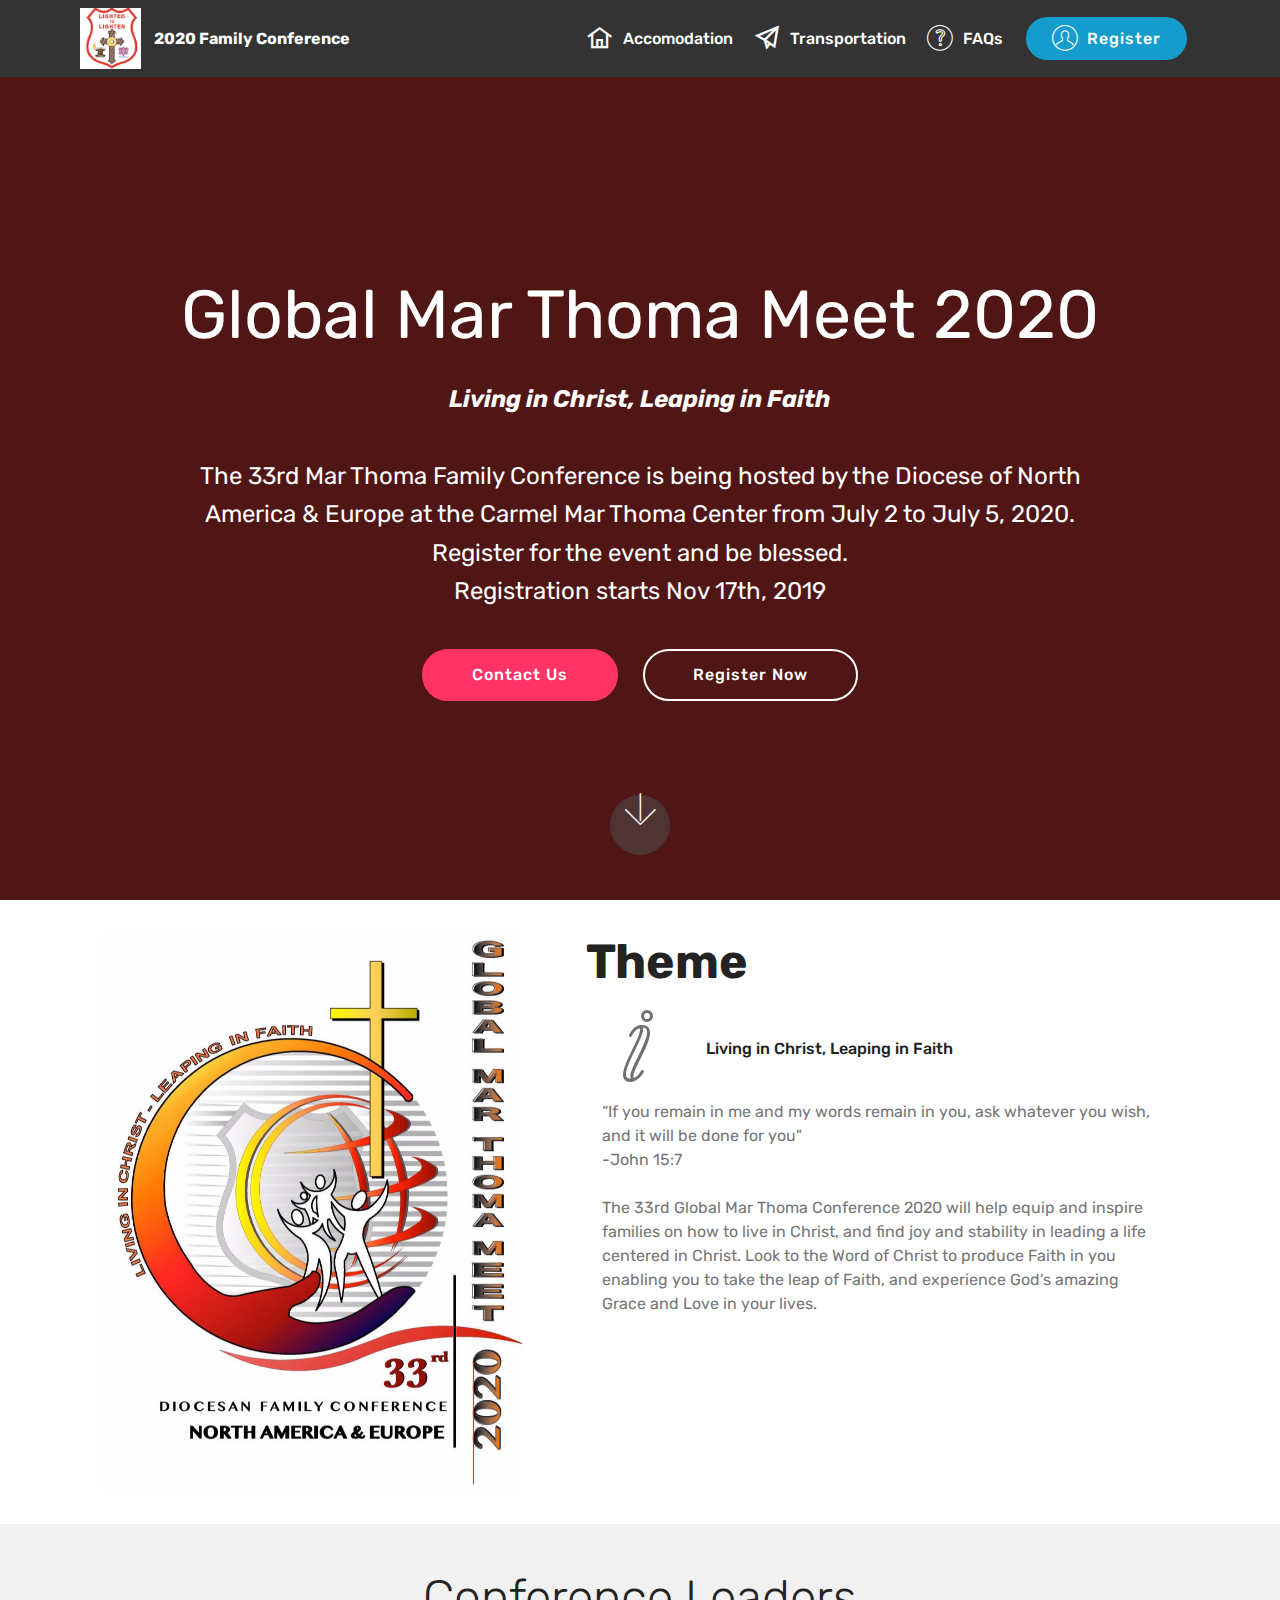
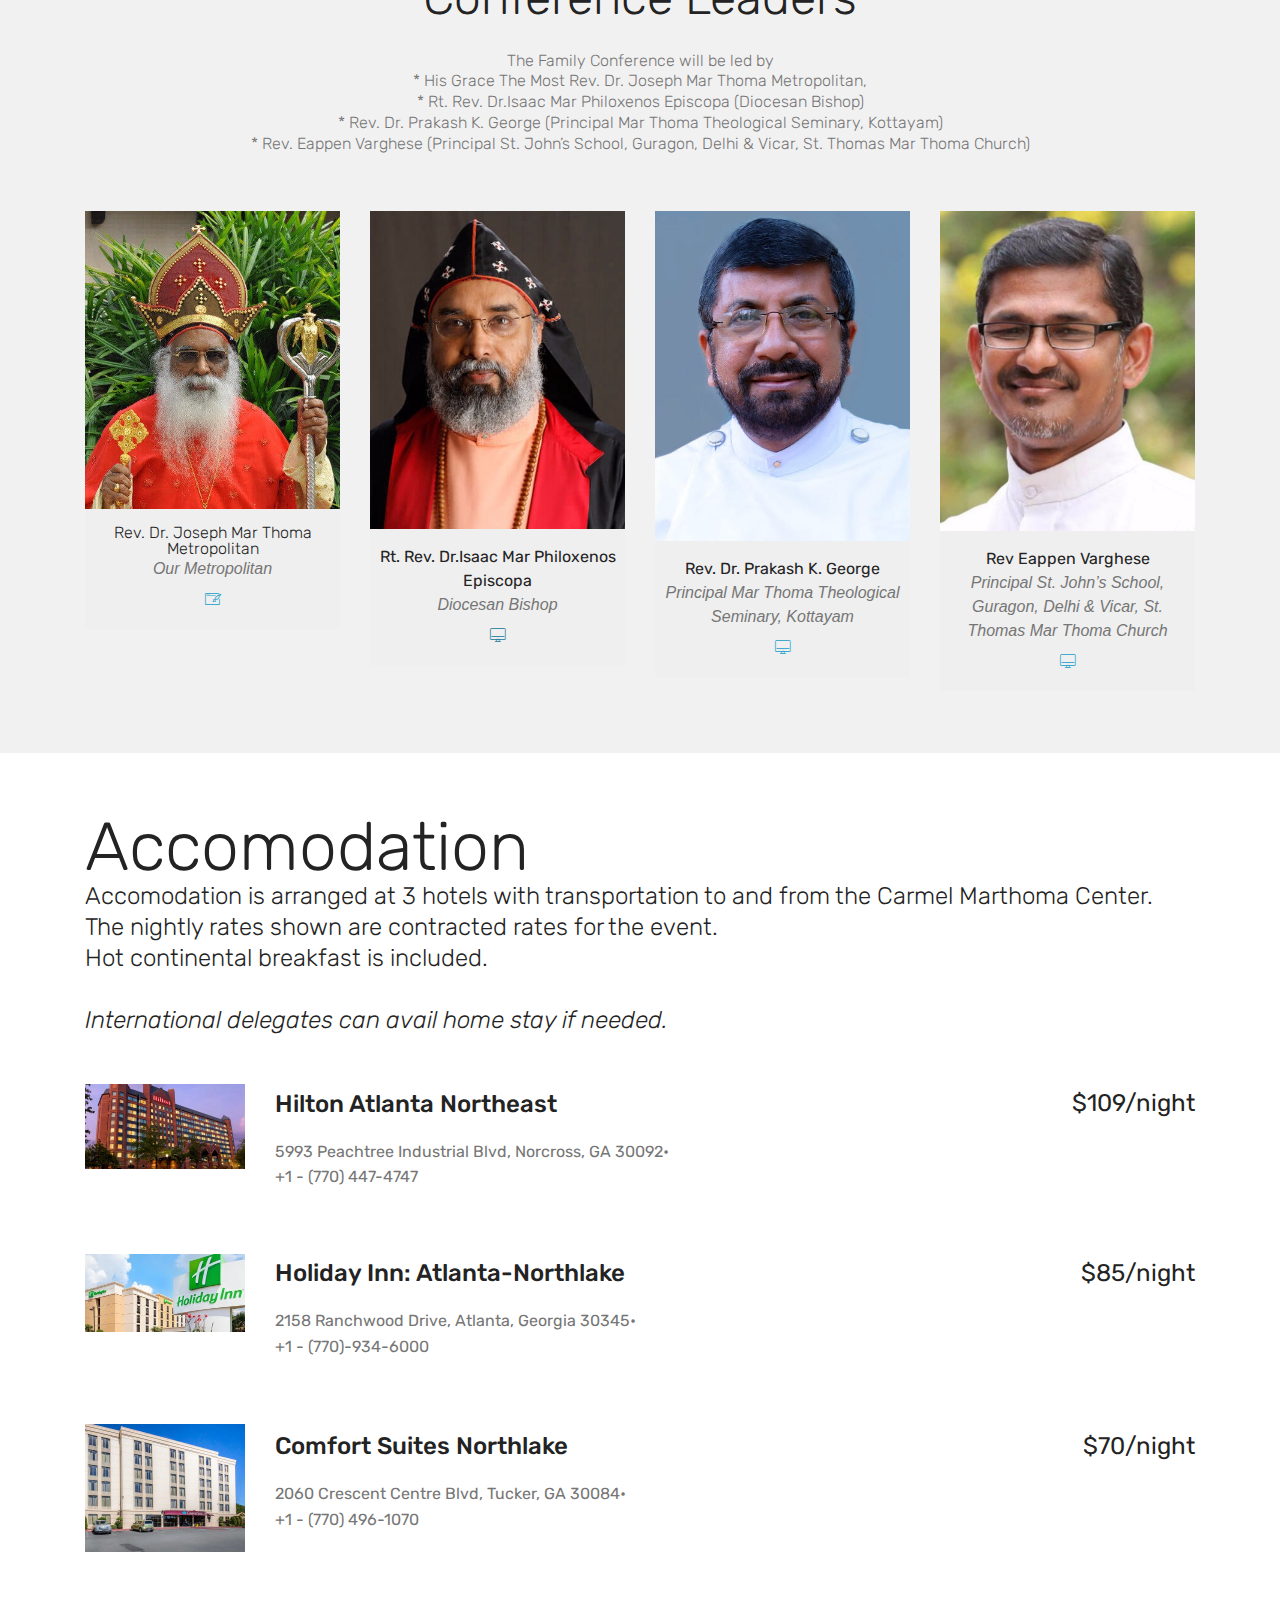
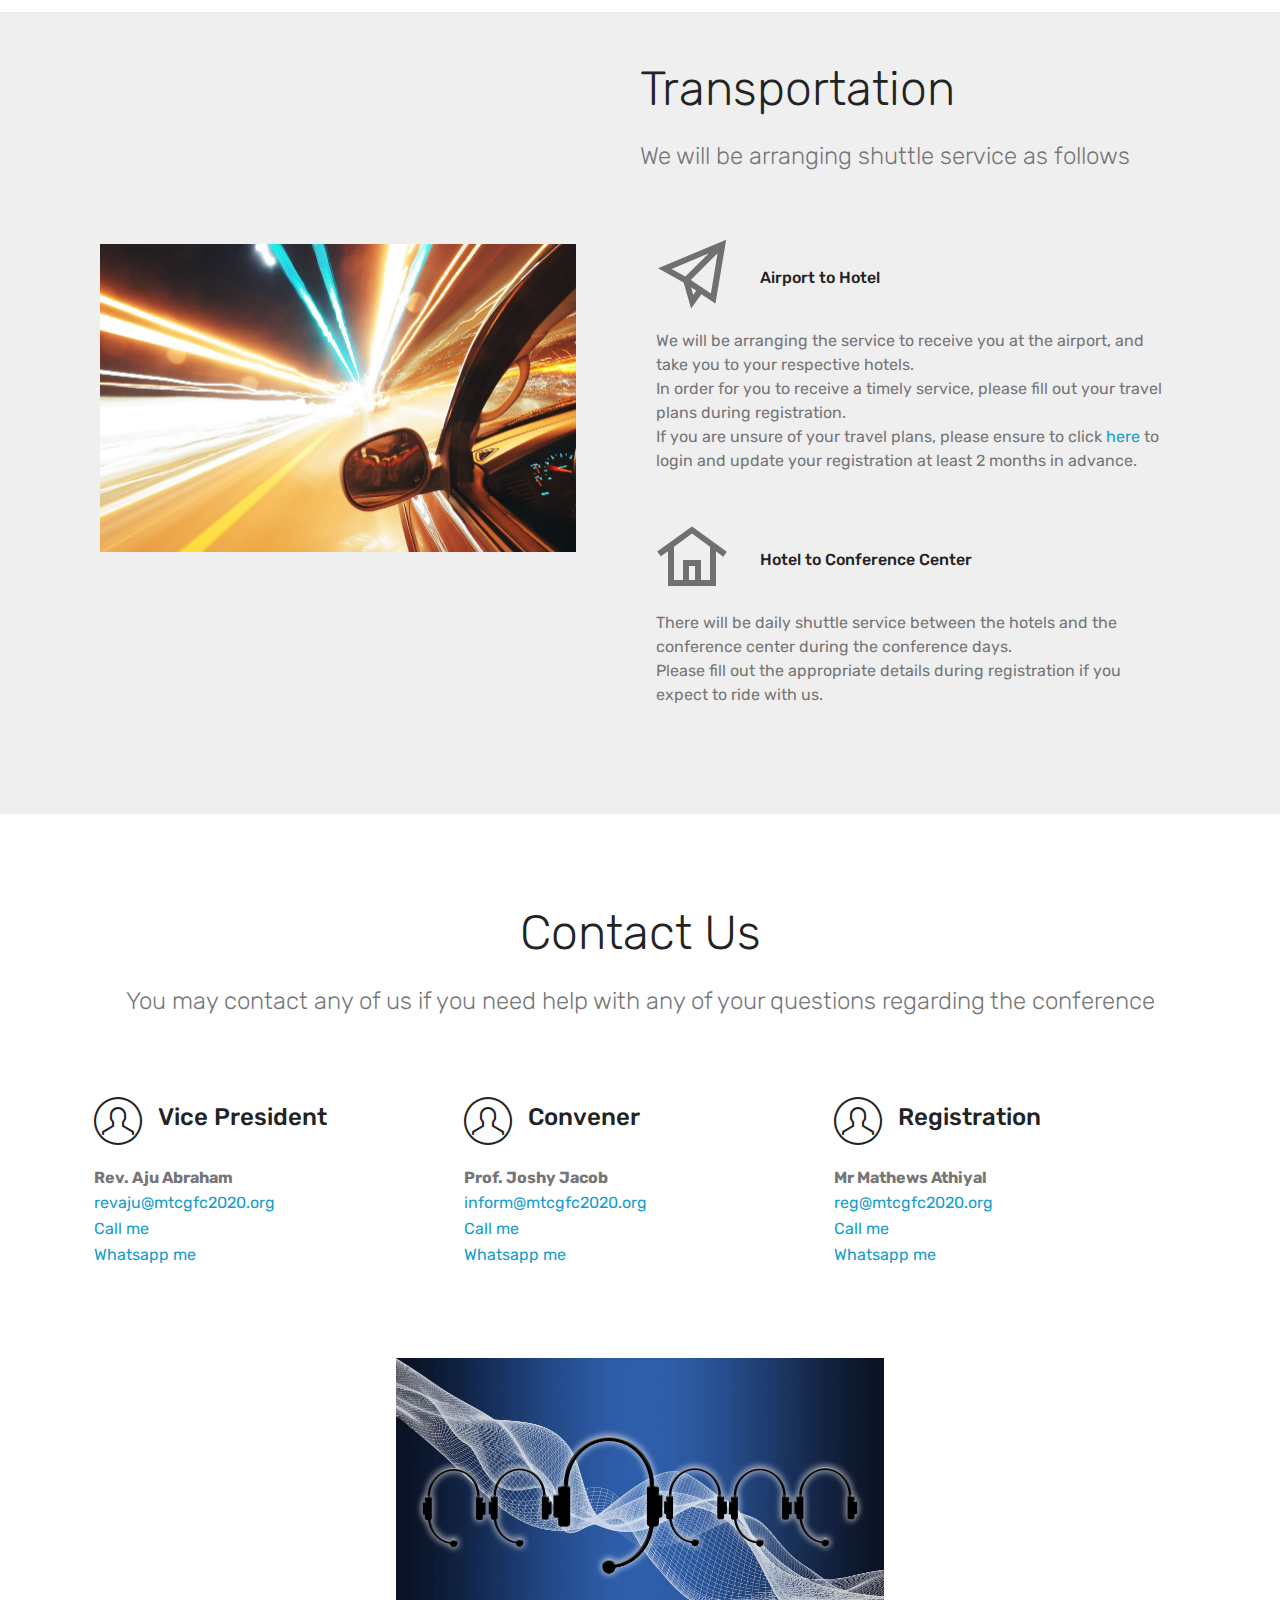
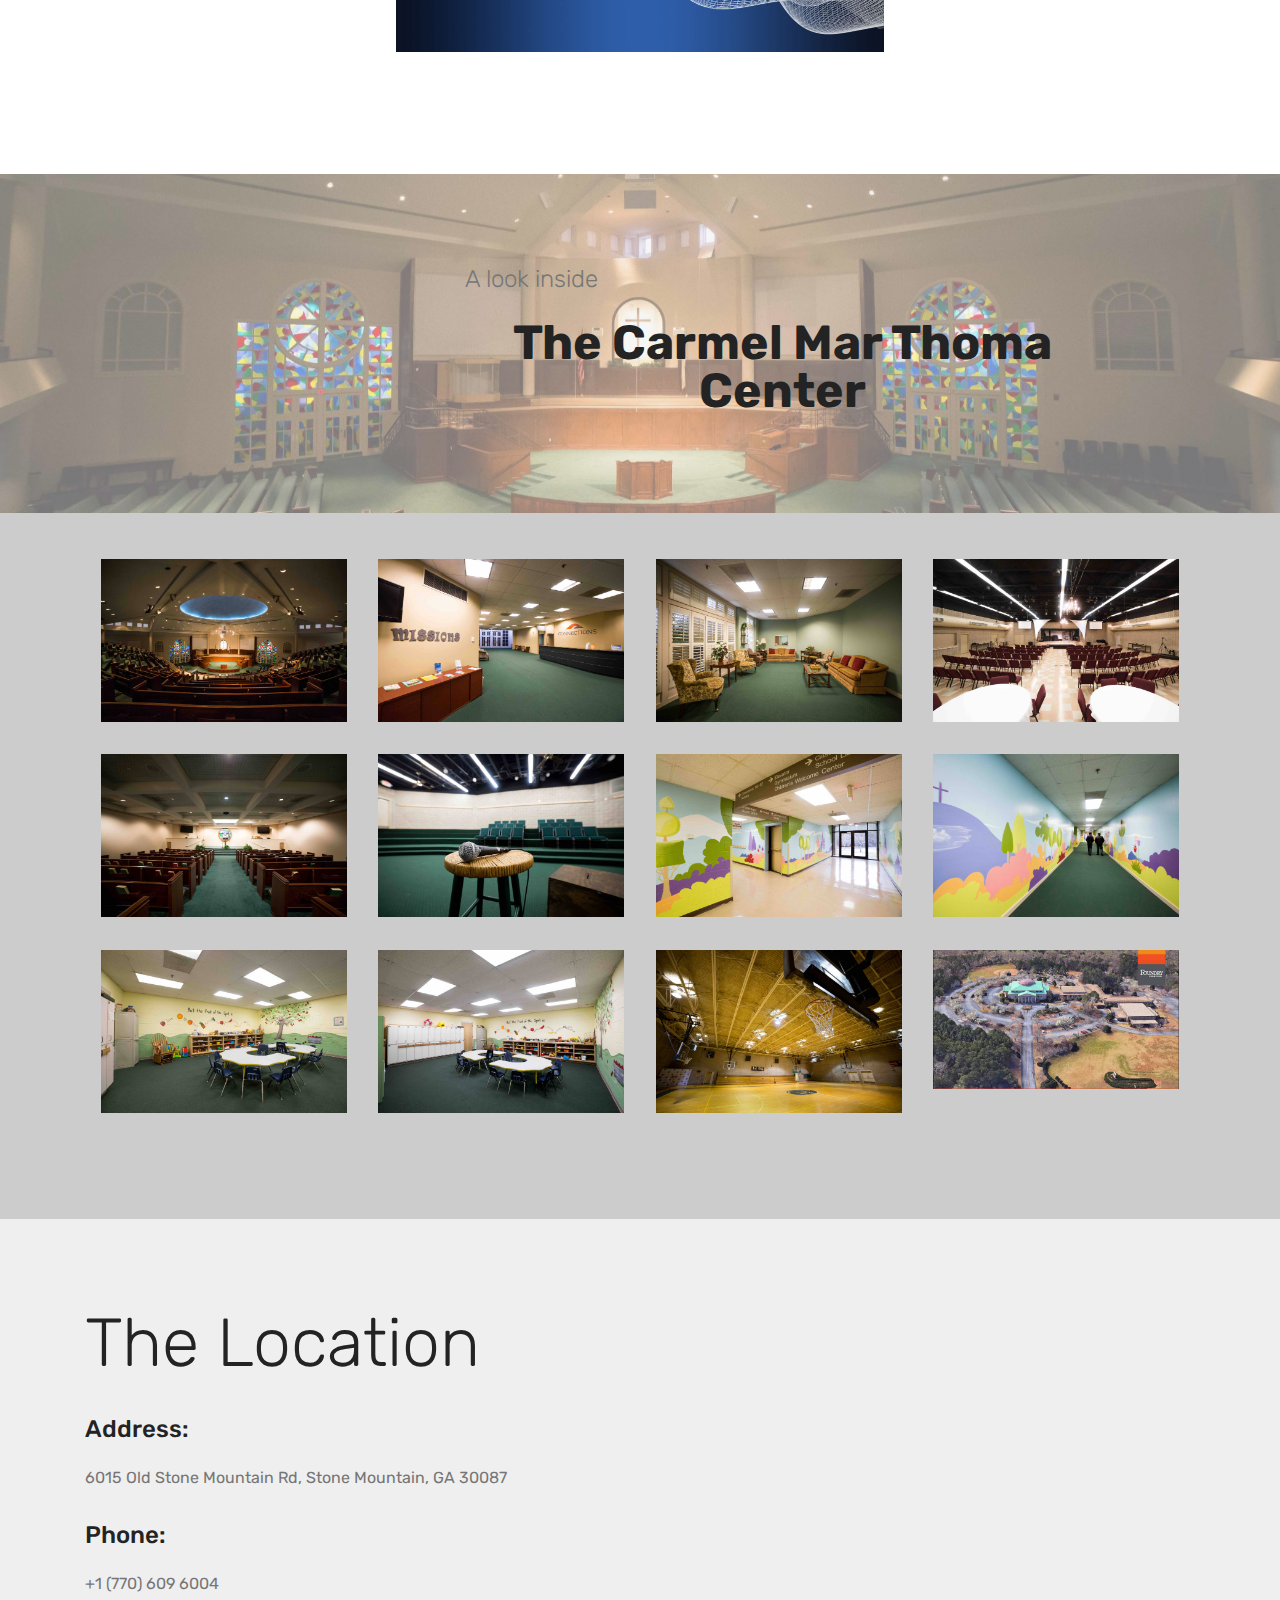
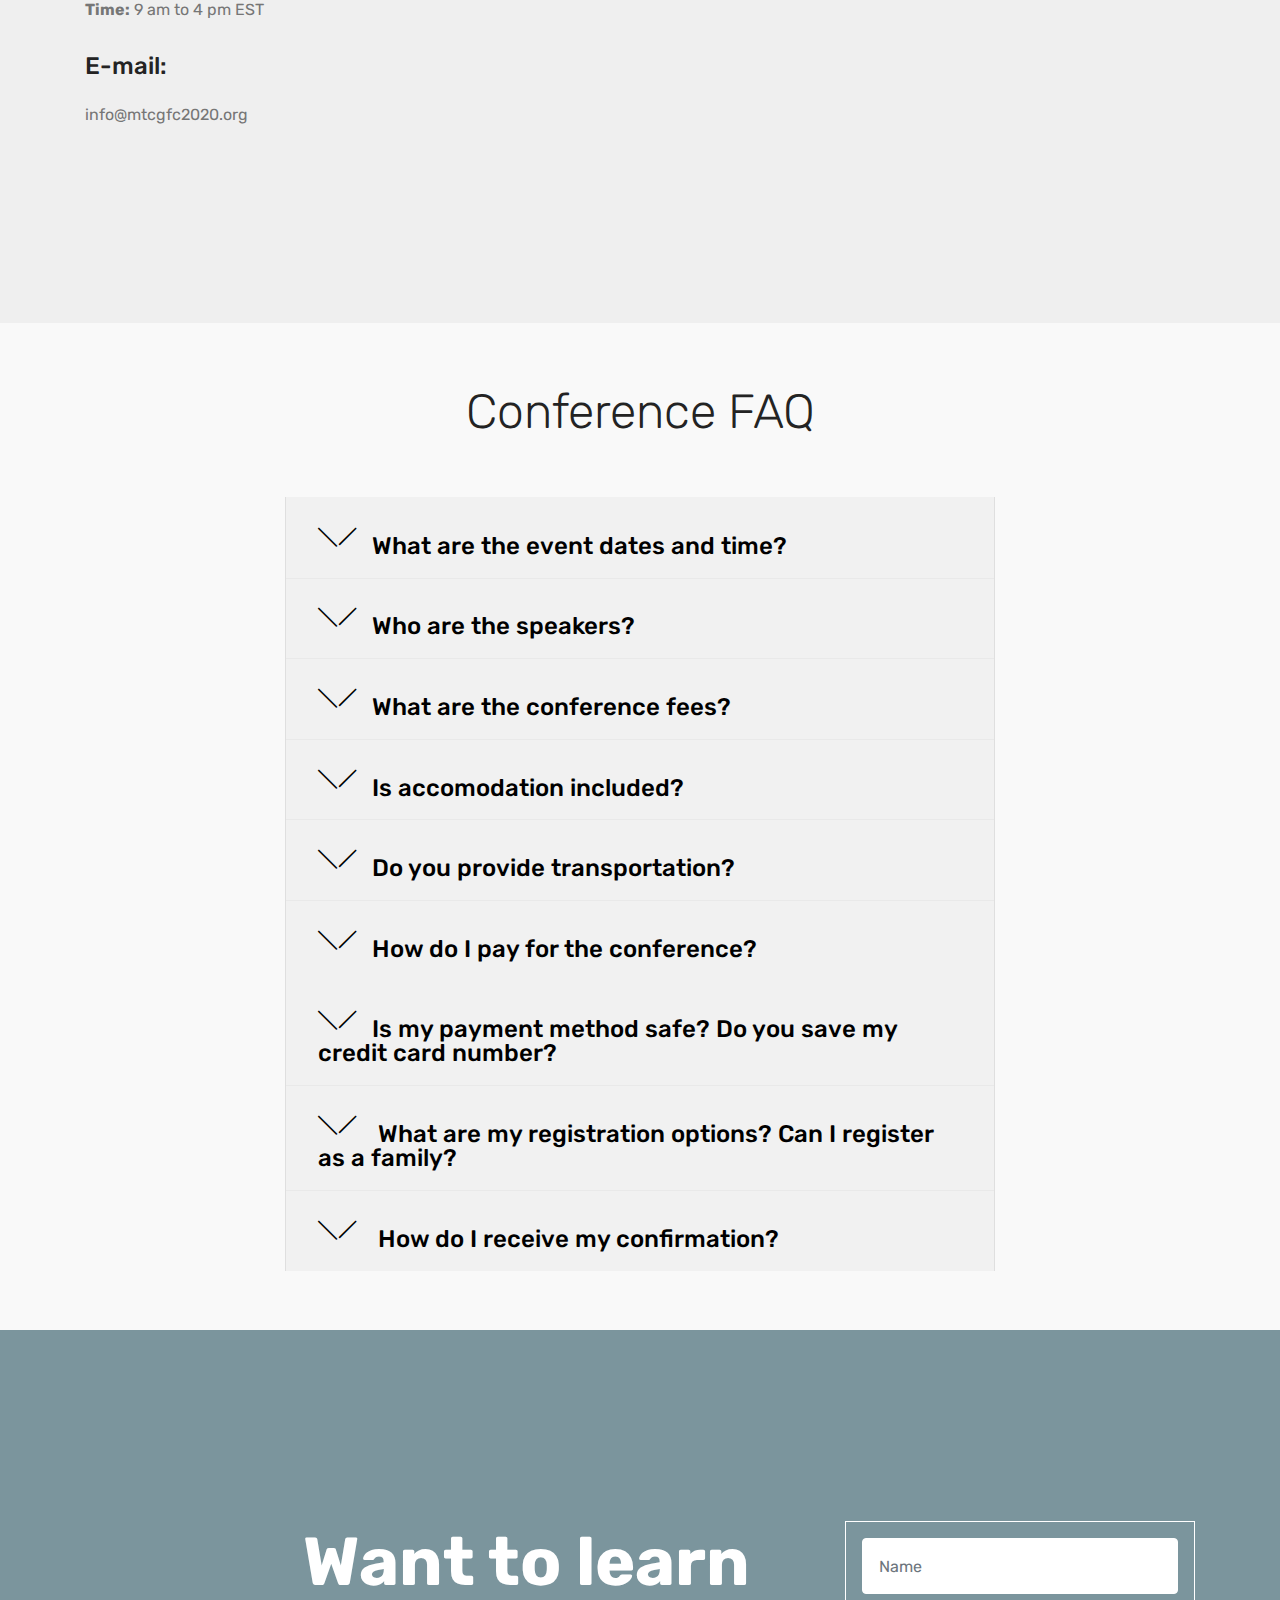
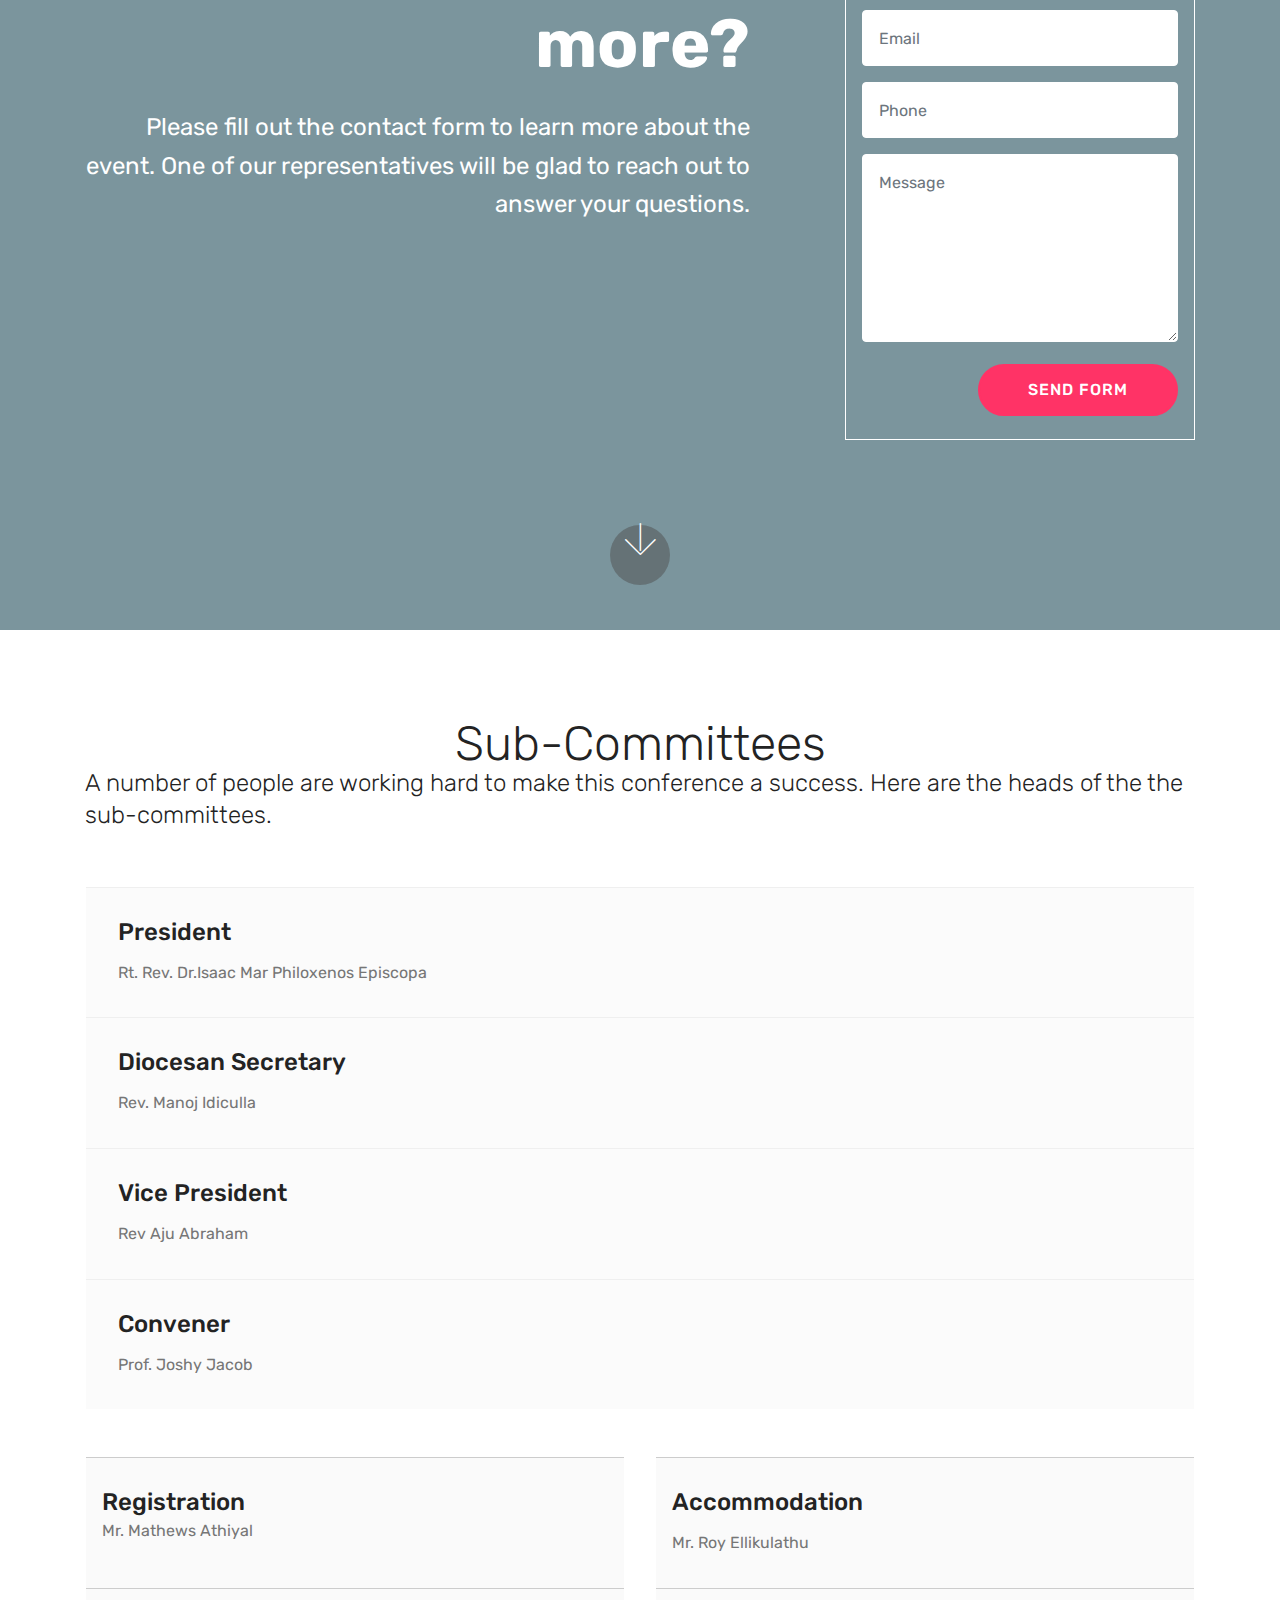
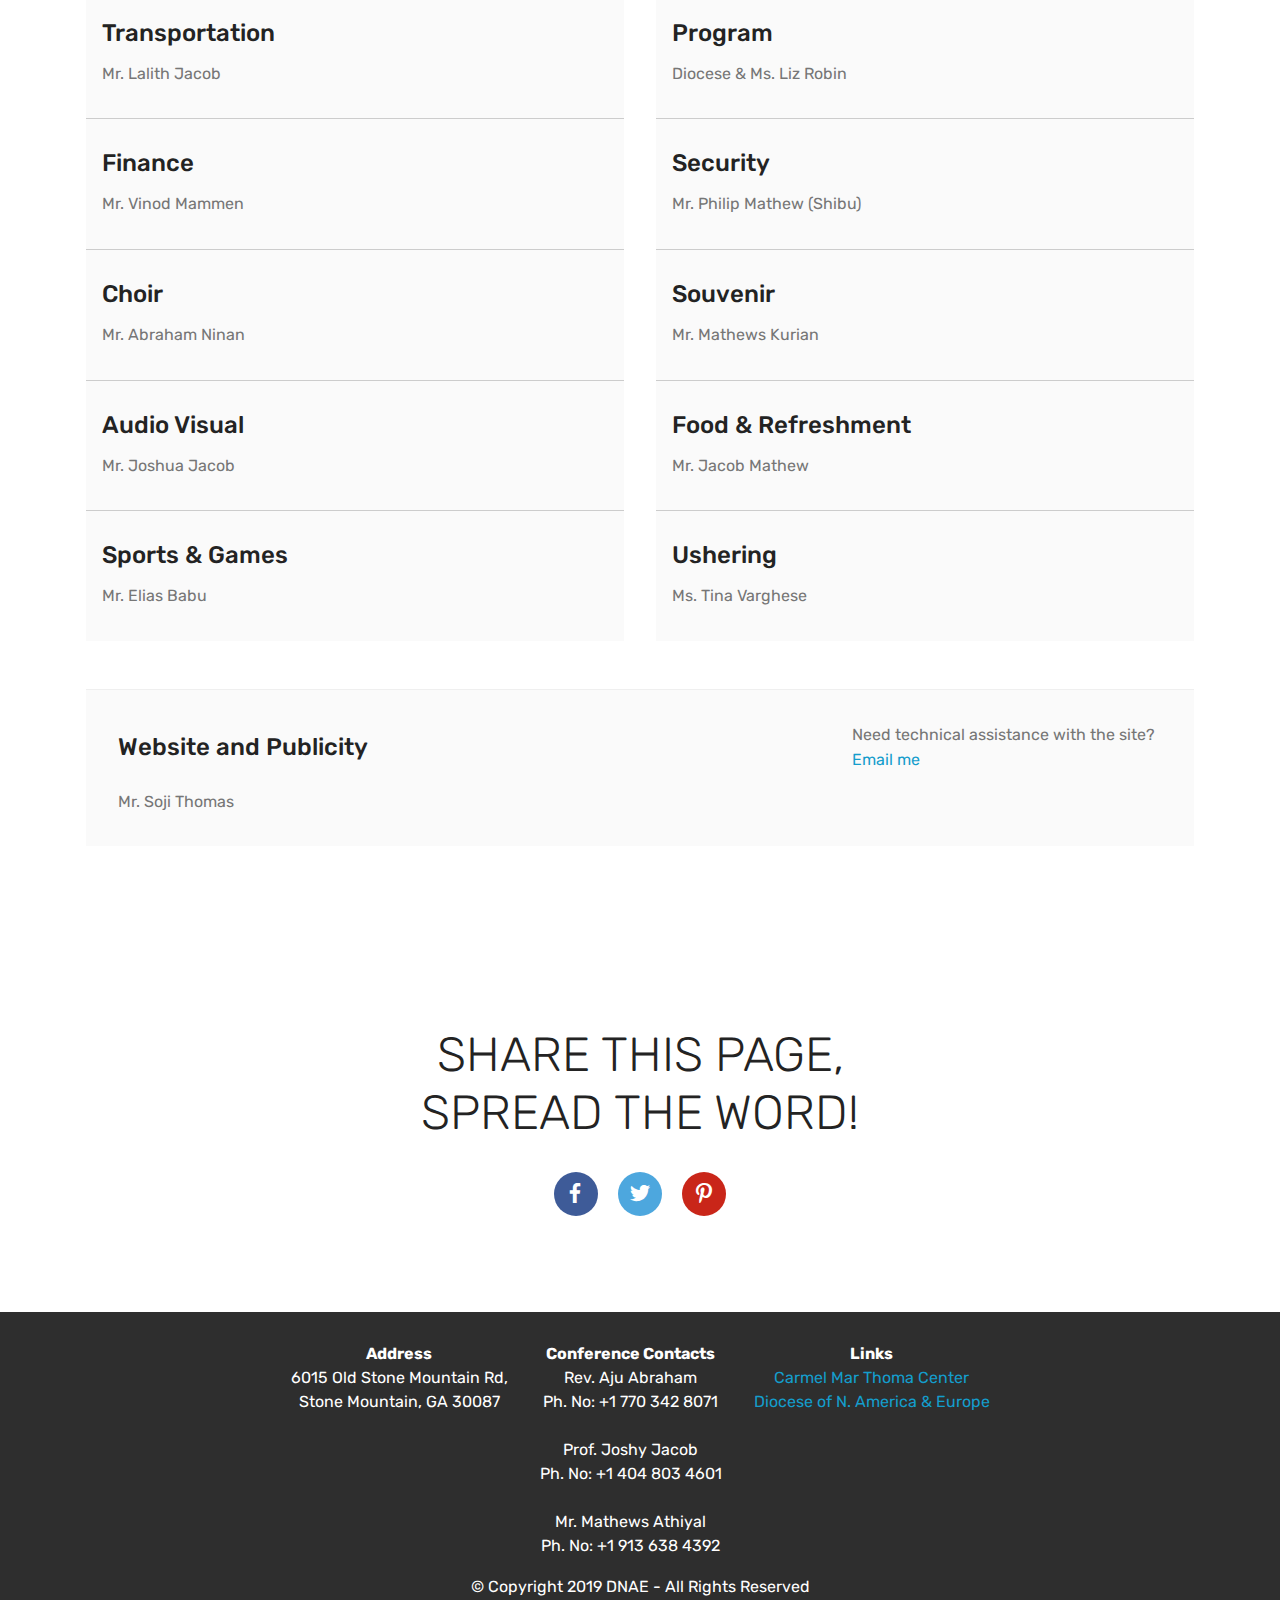
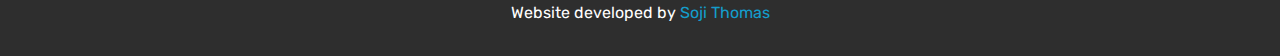
==== commit 3c8d8b65: "create github pages" ====
--- a/index.html
+++ b/index.html
@@ -6,23 +6,65 @@
   <meta http-equiv="X-UA-Compatible" content="IE=edge">
   <meta name="generator" content="Mobirise v4.10.8, mobirise.com">
   <meta name="viewport" content="width=device-width, initial-scale=1, minimum-scale=1">
-  <link rel="shortcut icon" href="assets/images/mbr-96x63.jpg" type="image/x-icon">
-  <meta name="description" content="Site Generator Description">
+  <link rel="shortcut icon" href="assets/images/logo-small-184x184.png" type="image/x-icon">
+  <meta name="description" content="">
   
-  <title>CountDown</title>
+  <title>Global Mar Thoma Meet</title>
+  <link rel="stylesheet" href="assets/web/assets/mobirise-icons2/mobirise2.css">
   <link rel="stylesheet" href="assets/web/assets/mobirise-icons/mobirise-icons.css">
   <link rel="stylesheet" href="assets/tether/tether.min.css">
   <link rel="stylesheet" href="assets/bootstrap/css/bootstrap.min.css">
   <link rel="stylesheet" href="assets/bootstrap/css/bootstrap-grid.min.css">
   <link rel="stylesheet" href="assets/bootstrap/css/bootstrap-reboot.min.css">
+  <link rel="stylesheet" href="assets/socicon/css/styles.css">
+  <link rel="stylesheet" href="assets/dropdown/css/style.css">
   <link rel="stylesheet" href="assets/theme/css/style.css">
+  <link rel="stylesheet" href="assets/gallery/style.css">
   <link rel="stylesheet" href="assets/mobirise/css/mbr-additional.css" type="text/css">
   
   
   
 </head>
 <body>
-  <section class="cid-rHcPCV08C6 mbr-fullscreen" id="header2-1b">
+  <section class="menu cid-rHcQZZVHww" once="menu" id="menu1-1c">
+
+    
+
+    <nav class="navbar navbar-expand beta-menu navbar-dropdown align-items-center navbar-fixed-top navbar-toggleable-sm">
+        <button class="navbar-toggler navbar-toggler-right" type="button" data-toggle="collapse" data-target="#navbarSupportedContent" aria-controls="navbarSupportedContent" aria-expanded="false" aria-label="Toggle navigation">
+            <div class="hamburger">
+                <span></span>
+                <span></span>
+                <span></span>
+                <span></span>
+            </div>
+        </button>
+        <div class="menu-logo">
+            <div class="navbar-brand">
+                <span class="navbar-logo">
+                    
+                         <img src="assets/images/logo-small-184x184.png" alt="Mobirise" title="" style="height: 3.8rem;">
+                    
+                </span>
+                <span class="navbar-caption-wrap"><a class="navbar-caption text-white display-4" href="index-2.html">2020 Family Conference</a></span>
+            </div>
+        </div>
+        <div class="collapse navbar-collapse" id="navbarSupportedContent">
+            <ul class="navbar-nav nav-dropdown" data-app-modern-menu="true"><li class="nav-item">
+                    <a class="nav-link link text-white display-4" href="index-2.html#services6-y"><span class="mobi-mbri mobi-mbri-home mbr-iconfont mbr-iconfont-btn"></span>
+                        
+                        Accomodation</a>
+                </li><li class="nav-item"><a class="nav-link link text-white display-4" href="index-2.html#features11-1t"><span class="mobi-mbri mobi-mbri-paper-plane mbr-iconfont mbr-iconfont-btn"></span>
+                        
+                        Transportation</a></li><li class="nav-item"><a class="nav-link link text-white display-4" href="index-2.html#accordion1-17"><span class="mbri-question mbr-iconfont mbr-iconfont-btn"></span>FAQs</a></li></ul>
+            <div class="navbar-buttons mbr-section-btn"><a class="btn btn-sm btn-primary display-4" href="https://mtcgfc2020.org/registration/" target="_blank"><span class="mbri-user mbr-iconfont mbr-iconfont-btn"></span>
+                    
+                    Register</a></div>
+        </div>
+    </nav>
+</section>
+
+<section class="engine"><a href="https://mobirise.info/y">free html web templates</a></section><section class="cid-qTkA127IK8 mbr-fullscreen" id="header2-1">
 
     
 
@@ -31,11 +73,12 @@
     <div class="container align-center">
         <div class="row justify-content-md-center">
             <div class="mbr-white col-md-10">
-                <h1 class="mbr-section-title mbr-bold pb-3 mbr-fonts-style display-1"><span style="font-weight: normal;">2020 Global Mar Thoma Family Conference Meet</span></h1>
+                <h1 class="mbr-section-title mbr-bold pb-3 mbr-fonts-style display-1"><br><span style="font-weight: normal;">Global Mar Thoma Meet 2020</span></h1>
                 
                 <p class="mbr-text pb-3 mbr-fonts-style display-5"><em><strong>
-                    Living in Christ, Leaping in Faith</strong></em><br><br>The Diocese of North America &amp; Europe is hosting the Global Mar Thoma Family Conference at the Carmel Mar Thoma Center from July 2 to July 5, 2020.<br><br>Registration starts Nov 17th, 2019</p>
-                
+                    Living in Christ, Leaping in Faith</strong></em><br><br>The 33rd Mar Thoma Family Conference is being hosted by the Diocese of North America &amp; Europe at the Carmel Mar Thoma Center from July 2 to July 5, 2020.<br>Register for the event and be blessed.<br>Registration starts Nov 17th, 2019</p>
+                <div class="mbr-section-btn"><a class="btn btn-md btn-secondary display-4" href="index-2.html#features14-1w">Contact Us</a> 
+                    <a class="btn btn-md btn-white-outline display-4" href="https://mtcgfc2020.org/registration/" target="_blank">Register Now</a></div>
             </div>
         </div>
     </div>
@@ -46,36 +89,1170 @@
     </div>
 </section>
 
-<section class="engine"><a href="https://mobirise.info/m">site design templates</a></section><section class="countdown2 cid-rHcPlmppis" id="countdown2-1a">
-
-    
-
-    
-
+<section class="features11 cid-rI1hxgyNgF" id="features11-13">
+
+    
+
+    
+
+    <div class="container">   
+        <div class="col-md-12">
+            <div class="media-container-row">
+                <div class="mbr-figure m-auto" style="width: 45%;">
+                    <img src="assets/images/global-design-2020-opt-2-page-001-1-952x1347.jpeg" alt="Mobirise" title="">
+                </div>
+                <div class=" align-left aside-content">
+                    <h2 class="mbr-title pt-2 mbr-fonts-style display-2"><strong>
+                        Theme</strong></h2>
+                    <div class="mbr-section-text">
+                        
+                    </div>
+
+                    <div class="block-content">
+                        <div class="card p-3 pr-3">
+                            <div class="media">
+                                <div class=" align-self-center card-img pb-3">
+                                    <span class="mbr-iconfont mbri-italic"></span>
+                                </div>     
+                                <div class="media-body">
+                                    <h4 class="card-title mbr-fonts-style display-7">Living in Christ, Leaping in Faith</h4>
+                                </div>
+                            </div>                
+
+                            <div class="card-box">
+                                <p class="block-text mbr-fonts-style display-7">“If you remain in me and my words remain in you, ask whatever you wish, and it will be done for you"&nbsp;&nbsp;&nbsp;&nbsp;<br>-John 15:7<br><br>The 33rd Global Mar Thoma Conference 2020 will help equip and inspire families on how to live in Christ, and find joy and stability in leading a life centered in Christ. Look to the Word of Christ to produce Faith in you enabling you to take the leap of Faith, and experience God's amazing Grace and Love in your lives.</p>
+                            </div>
+                        </div>
+
+                        
+                    </div>
+                </div>
+            </div>
+        </div> 
+    </div>          
+</section>
+
+<section class="team1 cid-rAKdOwTfoj" id="team1-x">
+    
+    
+    
+    <div class="container align-center">
+        <h2 class="pb-3 mbr-fonts-style mbr-section-title display-2">Conference Leaders</h2>
+        <h3 class="pb-5 mbr-section-subtitle mbr-fonts-style mbr-light display-7">
+            The Family Conference will be led by <br>* His Grace The Most Rev. Dr. Joseph Mar Thoma Metropolitan, <br>* Rt. Rev. Dr.Isaac Mar Philoxenos Episcopa (Diocesan Bishop)<br>* Rev. Dr. Prakash K. George (Principal Mar Thoma Theological Seminary, Kottayam)<br>* Rev. Eappen Varghese (Principal St. John’s School, Guragon, Delhi &amp; Vicar, St. Thomas Mar Thoma Church)<br></h3>
+        <div class="row media-row">
+            
+        <div class="team-item col-lg-3 col-md-6">
+                <div class="item-image">
+                    <img src="assets/images/joseph-mar-thoma1-2-500x500.jpeg" alt="" title="">
+                </div>
+                <div class="item-caption py-3">
+                    <div class="item-name px-2">
+                        <p class="mbr-fonts-style display-4">
+                           Rev. Dr. Joseph Mar Thoma Metropolitan</p>
+                    </div>
+                    <div class="item-role px-2">
+                        <p><em>Our Metropolitan</em></p>
+                    </div>
+                    <div class="item-social pt-2">
+                        <a href="http://marthoma.in/bishop/his-grace-the-metropolitan/" target="_blank">
+                            <span class="p-1 mbr-iconfont mbr-iconfont-social mbri-website-theme"></span>
+                        </a>
+                        <a href="https://www.facebook.com/MalankaraMarThomaSyrianChurch/" target="_blank">
+                            
+                        </a>
+                        <a href="https://plus.google.com/u/0/+Mobirise" target="_blank">
+                            
+                        </a>
+                        <a href="https://www.linkedin.com/in/mobirise" target="_blank">
+                            
+                        </a>
+                        <a href="https://www.instagram.com/mobirise/" target="_blank">
+                            
+                        </a>
+                        <a href="https://www.youtube.com/channel/UCt_tncVAetpK5JeM8L-8jyw" target="_blank">    
+                            
+                        </a>
+                    </div>
+                </div>
+            </div><div class="team-item col-lg-3 col-md-6">
+                <div class="item-image">
+                    <img src="assets/images/mar-philexenos1-6-500x500.jpeg" alt="" title="">
+                </div>
+                <div class="item-caption py-3">
+                    <div class="item-name px-2">
+                        <p class="mbr-fonts-style display-7">
+                           Rt. Rev. Dr.Isaac Mar Philoxenos Episcopa </p>
+                    </div>
+                    <div class="item-role px-2">
+                        <p><em>Diocesan Bishop</em></p>
+                    </div>
+                    <div class="item-social pt-2">
+                        <a href="http://marthoma.in/bishop/rt-rev-dr-isaac-mar-philoxenos-episcopa/" target="_blank">
+                            <span class="p-1 mbr-iconfont mbr-iconfont-social mbri-desktop" style="color: rgb(15, 118, 153); fill: rgb(15, 118, 153);"></span>
+                        </a>
+                        <a href="https://www.facebook.com/MalankaraMarThomaSyrianChurch/" target="_blank">
+                            
+                        </a>
+                        <a href="https://plus.google.com/u/0/+Mobirise" target="_blank">
+                            
+                        </a>
+                        <a href="https://www.linkedin.com/in/mobirise" target="_blank">
+                            
+                        </a>
+                        <a href="https://www.instagram.com/mobirise/" target="_blank">
+                            
+                        </a>
+                        <a href="https://www.youtube.com/channel/UCt_tncVAetpK5JeM8L-8jyw" target="_blank">    
+                            
+                        </a>
+                    </div>
+                </div>
+            </div><div class="team-item col-lg-3 col-md-6">
+                <div class="item-image">
+                    <img src="assets/images/photo-2019-11-16-12-48-28-510x680.jpeg" alt="" title="">
+                </div>
+                <div class="item-caption py-3">
+                    <div class="item-name px-2">
+                        <p class="mbr-fonts-style display-7">
+                           Rev. Dr. Prakash K. George</p>
+                    </div>
+                    <div class="item-role px-2">
+                        <p><em>Principal Mar Thoma Theological Seminary, Kottayam</em><br></p>
+                    </div>
+                    <div class="item-social pt-2">
+                        <a href="http://marthomatheologicalseminary.org/faculty/" target="_blank">
+                            <span class="p-1 mbr-iconfont mbr-iconfont-social mbri-desktop"></span>
+                        </a>
+                        <a href="https://www.facebook.com/MalankaraMarThomaSyrianChurch/" target="_blank">
+                            
+                        </a>
+                        <a href="https://plus.google.com/u/0/+Mobirise" target="_blank">
+                            
+                        </a>
+                        <a href="https://www.linkedin.com/in/mobirise" target="_blank">
+                            
+                        </a>
+                        <a href="https://www.instagram.com/mobirise/" target="_blank">
+                            
+                        </a>
+                        <a href="https://www.youtube.com/channel/UCt_tncVAetpK5JeM8L-8jyw" target="_blank">    
+                            
+                        </a>
+                    </div>
+                </div>
+            </div><div class="team-item col-lg-3 col-md-6">
+                <div class="item-image">
+                    <img src="assets/images/img-20190930-wa0014-3-510x751.jpeg" alt="" title="">
+                </div>
+                <div class="item-caption py-3">
+                    <div class="item-name px-2">
+                        <p class="mbr-fonts-style display-7">
+                            Rev Eappen Varghese </p>
+                    </div>
+                    <div class="item-role px-2">
+                        <p><em>Principal St. John’s School, Guragon, Delhi &amp; Vicar, St. Thomas Mar Thoma Church</em><br></p>
+                    </div>
+                    <div class="item-social pt-2">
+                        <a href="http://stjohnsschooldelhi.com/" target="_blank">
+                            <span class="p-1 mbr-iconfont mbr-iconfont-social mbri-desktop"></span>
+                        </a>
+                        <a href="https://www.facebook.com/MalankaraMarThomaSyrianChurch/" target="_blank">
+                            
+                        </a>
+                        <a href="https://plus.google.com/u/0/+Mobirise" target="_blank">
+                            
+                        </a>
+                        <a href="https://www.linkedin.com/in/mobirise" target="_blank">
+                            
+                        </a>
+                        <a href="https://www.instagram.com/mobirise/" target="_blank">
+                            
+                        </a>
+                        <a href="https://www.youtube.com/channel/UCt_tncVAetpK5JeM8L-8jyw" target="_blank">    
+                            
+                        </a>
+                    </div>
+                </div>
+            </div></div>    
+    </div>
+</section>
+
+<section class="services6 cid-rAKrNoXNHF" id="services6-y">
+    <!---->
+    
+    <!---->
+    <!--Overlay-->
+    
+    <!--Container-->
     <div class="container">
-        <h2 class="mbr-section-title pb-3 align-center mbr-fonts-style display-2">
-            Countdown
-        </h2>
-        <h3 class="mbr-section-subtitle align-center mbr-fonts-style display-5">
-            Countdown to Website Launch and Online Registration Start Date</h3>
-    </div>
-    <div class="container pt-5 mt-2">
-        <div class=" countdown-cont align-center p-4">
-            <div class="event-name align-left mbr-white ">
-                <h4 class="mbr-fonts-style display-5">Website Launch</h4>
-            </div>
-            <div class="countdown align-center py-2" data-due-date="2019/11/17">
-            </div>
-            <div class="daysCountdown" title="Days"></div>
-            <div class="hoursCountdown" title="Hours"></div>
-            <div class="minutesCountdown" title="Minutes"></div>
-            <div class="secondsCountdown" title="Seconds"></div>
-            <div class="event-date align-left mbr-white">
-                <h5 class="mbr-fonts-style display-7">November 17th, 2019</h5>
-            </div>
-        </div>
-
-        
+        <div class="row">
+            <!--Titles-->
+            <div class="title col-12">
+                <h2 class="align-left mbr-fonts-style m-0 display-1">
+                    Accomodation</h2>
+                <h3 class="mbr-section-subtitle mbr-light mbr-fonts-style display-5">Accomodation is arranged at 3 hotels with transportation to and from the Carmel Marthoma Center. The nightly rates shown are contracted rates for the event.<br>Hot continental breakfast is included.<br><br><em>International delegates can avail home stay if needed.</em>&nbsp;</h3>
+            </div>
+            <!--Card-1-->
+            <div class="card col-12 pb-5">
+                <div class="card-wrapper media-container-row media-container-row">
+                    <div class="card-box">
+                        <div class="row">
+                            <div class="col-12 col-md-2">
+                                <!--Image-->
+                                <div class="mbr-figure">
+                                    <img src="assets/images/hiltonatlantane-320x170.jpg" alt="Mobirise" title="">
+                                </div>
+                            </div>
+                            <div class="col-12 col-md-10">
+                                <div class="wrapper">
+                                    <div class="top-line pb-3">
+                                        <h4 class="card-title mbr-fonts-style display-5">Hilton Atlanta Northeast</h4>
+                                        <p class="mbr-text cost mbr-fonts-style m-0 display-5">
+                                            $109/night</p>
+                                    </div>
+                                    <div class="bottom-line">
+                                        <p class="mbr-text mbr-fonts-style display-7">
+                                            5993 Peachtree Industrial Blvd, Norcross, GA 30092•<br>+1 - (770) 447-4747<br>
+                                        </p>
+                                    </div>
+                                </div>
+                            </div>
+                        </div>
+                    </div>
+                </div>
+            </div>
+            <!--Card-2-->
+            <div class="card col-12 pb-5">
+                <div class="card-wrapper media-container-row media-container-row">
+                    <div class="card-box">
+                        <div class="row">
+                            <div class="col-12 col-md-2">
+                                <!--Image-->
+                                <div class="mbr-figure">
+                                    <img src="assets/images/holidayinn-320x160.jpeg" alt="Mobirise" title="">
+                                </div>
+                            </div>
+                            <div class="col-12 col-md-10">
+                                <div class="wrapper">
+                                    <div class="top-line pb-3">
+                                        <h4 class="card-title mbr-fonts-style display-5">Holiday Inn: Atlanta-Northlake</h4>
+                                        <p class="mbr-text cost mbr-fonts-style m-0 display-5">
+                                            $85/night</p>
+                                    </div>
+                                    <div class="bottom-line">
+                                        <p class="mbr-text mbr-fonts-style display-7">2158 Ranchwood Drive, Atlanta, Georgia 30345• <br>+1 - (770)-934-6000
+                                        </p>
+                                    </div>
+                                </div>
+                            </div>
+                        </div>
+                    </div>
+                </div>
+            </div>
+            <!--Card-3-->
+            <div class="card col-12">
+                <div class="card-wrapper media-container-row media-container-row">
+                    <div class="card-box">
+                        <div class="row">
+                            <div class="col-12 col-md-2">
+                                <!--Image-->
+                                <div class="mbr-figure">
+                                    <img src="assets/images/comfort-suites-northlake-tucker-exterior-view-comfort-suites-northlake-hotel-in-tucker-georgia-320x256.jpg" alt="Mobirise" title="">
+                                </div>
+                            </div>
+                            <div class="col-12 col-md-10">
+                                <div class="wrapper">
+                                    <div class="top-line pb-3">
+                                        <h4 class="card-title mbr-fonts-style display-5">Comfort Suites Northlake</h4>
+                                        <p class="mbr-text cost mbr-fonts-style m-0 display-5">
+                                            $70/night</p>
+                                    </div>
+                                    <div class="bottom-line">
+                                        <p class="mbr-text mbr-fonts-style display-7">
+                                            2060 Crescent Centre Blvd, Tucker, GA 30084•<br>+1 - (770) 496-1070
+                                        </p>
+                                    </div>
+                                </div>
+                            </div>
+                        </div>
+                    </div>
+                </div>
+            </div>
+            <!--Card-4-->
+            
+            <!--Card-5-->
+            
+            <!--Card-6-->
+            
+        </div>
+    </div>
+</section>
+
+<section class="features11 cid-rHVa5nCHM0" id="features11-1t">
+
+    
+
+    
+
+    <div class="container">   
+        <div class="col-md-12">
+            <div class="media-container-row">
+                <div class="mbr-figure m-auto" style="width: 50%;">
+                    <img src="assets/images/mbr-952x617.jpg" alt="Mobirise" title="">
+                </div>
+                <div class=" align-left aside-content">
+                    <h2 class="mbr-title pt-2 mbr-fonts-style display-2">
+                        Transportation</h2>
+                    <div class="mbr-section-text">
+                        <p class="mbr-text mb-5 pt-3 mbr-light mbr-fonts-style display-5">
+                        We will be arranging shuttle service as follows</p>
+                    </div>
+
+                    <div class="block-content">
+                        <div class="card p-3 pr-3">
+                            <div class="media">
+                                <div class=" align-self-center card-img pb-3">
+                                    <span class="mbr-iconfont mobi-mbri-paper-plane mobi-mbri"></span>
+                                </div>     
+                                <div class="media-body">
+                                    <h4 class="card-title mbr-fonts-style display-7">
+                                        Airport to Hotel</h4>
+                                </div>
+                            </div>                
+
+                            <div class="card-box">
+                                <p class="block-text mbr-fonts-style display-7">
+                                   We will be arranging the service to receive you at the airport, and take you to your respective hotels.<br>In order for you to receive a timely service, please fill out your travel plans during registration. <br>If you are unsure of your travel plans, please ensure to click <a href="https://mtcgfc2020.org/registration/index.php/my-account/my-registration" target="_blank">here</a> to login and update your registration at least 2 months in advance.</p>
+                            </div>
+                        </div>
+
+                        <div class="card p-3 pr-3">
+                            <div class="media">
+                                <div class="align-self-center card-img pb-3">
+                                    <span class="mbr-iconfont mobi-mbri-home mobi-mbri"></span>
+                                </div>     
+                                <div class="media-body">
+                                    <h4 class="card-title mbr-fonts-style display-7">
+                                        Hotel to Conference Center</h4>
+                                </div>
+                            </div>                
+
+                            <div class="card-box">
+                                <p class="block-text mbr-fonts-style display-7">
+                                    There will be daily shuttle service between the hotels and the conference center during the conference days.<br>Please fill out the appropriate details during registration if you expect to ride with us.</p>
+                            </div>
+                        </div>
+                    </div>
+                </div>
+            </div>
+        </div> 
+    </div>          
+</section>
+
+<section class="features14 cid-rHVeFoxJyq" id="features14-1w">
+    
+    
+
+    
+    <div class="container align-center">
+        <h2 class="mbr-section-title pb-3 mbr-fonts-style display-2">
+            Contact Us</h2>
+        <h3 class="mbr-section-subtitle pb-5 mbr-fonts-style display-5">
+            You may contact any of us if you need help with any of your questions regarding the conference</h3>
+        <div class="media-container-column">
+            <div class="row justify-content-center">
+                <div class="card p-4 col-12 col-md-6 col-lg-4">
+                    <div class="media pb-3">
+                        <div class="card-img align-self-center">
+                            <span class="mbr-iconfont mbri-user"></span>
+                        </div>
+                        <div class="media-body">
+                            <h4 class="card-title py-2 align-left mbr-fonts-style display-5">
+                                Vice President</h4>
+                        </div>
+                    </div>                
+                    <div class="card-box align-left">
+                        <p class="mbr-text mbr-fonts-style display-7"><strong>
+                           Rev. Aju Abraham</strong><br><a href="mailto:revaju@mtcgfc2020.org">revaju@mtcgfc2020.org</a><br><a href="tel:+1 770 342 8071">Call me</a><br><a href="https://wa.me/+1 770 342 8071">Whatsapp me</a><a href="tel:+1 770 342 8071"><br></a><br></p>
+                    </div>
+                </div>
+
+                <div class="card p-4 col-12 col-md-6 col-lg-4">
+                <div class="media pb-3">
+                    <div class="card-img align-self-center">
+                        <span class="mbr-iconfont mbri-user"></span>
+                    </div>
+                    <div class="media-body">
+                        <h4 class="card-title py-2 align-left mbr-fonts-style display-5">Convener</h4>
+                    </div>
+                </div>
+                    <div class="card-box align-left">
+                        <p class="mbr-text mbr-fonts-style display-7"><strong>
+                            Prof. Joshy Jacob</strong><br><a href="mailto:inform@mtcgfc2020.org">inform@mtcgfc2020.org</a><br><a href="tel:+1 404 803 4601">Call me</a><br><a href="https://wa.me/+1 404 803 4601">Whatsapp me</a><a href="tel:+1 404 803 4601"><br></a><br></p>
+                    </div>
+                </div>
+
+                <div class="card p-4 col-12 col-md-6 col-lg-4">
+                <div class="media pb-3">
+                    <div class="card-img align-self-center">
+                        <span class="mbr-iconfont mbri-user"></span>
+                    </div>
+                    <div class="media-body">
+                        <h4 class="card-title py-2 align-left mbr-fonts-style display-5">
+                            Registration</h4>
+                    </div>
+                </div>
+                    <div class="card-box align-left">
+                        <p class="mbr-text mbr-fonts-style display-7"><strong>
+                           Mr Mathews Athiyal</strong><br><a href="mailto:reg@mtcgfc2020.org">reg@mtcgfc2020.org</a><br><a href="tel:+1 913 638 4392">Call me</a><br><a href="https://wa.me/+1 913 638 4392">Whatsapp me</a><a href="tel:+1 913 638 4392"><br></a><br><br></p>
+                    </div>
+                </div>
+
+                
+            </div>
+            <div class="media-container-row image-row">
+                <div class="mbr-figure" style="width: 44%;">
+                    <img src="assets/images/mbr-976x586.jpg" alt="Mobirise" title="">
+                </div>
+            </div>
+        </div>
+    </div>
+</section>
+
+<section class="mbr-section info1 cid-rHFyvH9KMw" id="info1-1p">
+
+    
+
+    <div class="mbr-overlay" style="opacity: 0.5; background-color: rgb(239, 239, 239);">
+    </div>
+    <div class="container">
+        <div class="row justify-content-center content-row">
+            <div class="media-container-column title col-12 col-lg-7 col-md-6">
+                <h3 class="mbr-section-subtitle align-left mbr-light pb-3 mbr-fonts-style display-5">A look inside</h3>
+                <h2 class="align-left mbr-bold mbr-fonts-style display-2">
+                    The Carmel Mar Thoma Center</h2>
+            </div>
+            <div class="media-container-column col-12 col-lg-3 col-md-4">
+                
+            </div>
+        </div>
+    </div>
+</section>
+
+<section class="mbr-gallery mbr-slider-carousel cid-rHFy2Gxgmo" id="gallery2-1o">
+
+    
+
+    <div class="container">
+        <div><!-- Filter --><!-- Gallery --><div class="mbr-gallery-row"><div class="mbr-gallery-layout-default"><div><div><div class="mbr-gallery-item mbr-gallery-item--p2" data-video-url="false" data-tags="Sanctuary"><div href="#lb-gallery2-1o" data-slide-to="0" data-toggle="modal"><img src="assets/images/churchjj-4-2000x1333-800x533.jpg" alt="" title=""><span class="icon-focus"></span></div></div><div class="mbr-gallery-item mbr-gallery-item--p2" data-video-url="false" data-tags="Hallway"><div href="#lb-gallery2-1o" data-slide-to="1" data-toggle="modal"><img src="assets/images/churchjj-6-2000x1333-800x533.jpg" alt="" title=""><span class="icon-focus"></span></div></div><div class="mbr-gallery-item mbr-gallery-item--p2" data-video-url="false" data-tags="Meeting Room"><div href="#lb-gallery2-1o" data-slide-to="2" data-toggle="modal"><img src="assets/images/churchjj-8-2000x1333-800x533.jpg" alt="" title=""><span class="icon-focus"></span></div></div><div class="mbr-gallery-item mbr-gallery-item--p2" data-video-url="false" data-tags="Auditorium"><div href="#lb-gallery2-1o" data-slide-to="3" data-toggle="modal"><img src="assets/images/churchjj-13-2000x1333-800x533.jpg" alt="" title=""><span class="icon-focus"></span></div></div><div class="mbr-gallery-item mbr-gallery-item--p2" data-video-url="false" data-tags="Chapel"><div href="#lb-gallery2-1o" data-slide-to="4" data-toggle="modal"><img src="assets/images/churchjj-30-2000x1333-800x533.jpg" alt="" title=""><span class="icon-focus"></span></div></div><div class="mbr-gallery-item mbr-gallery-item--p2" data-video-url="false" data-tags="Awesome"><div href="#lb-gallery2-1o" data-slide-to="5" data-toggle="modal"><img src="assets/images/churchjj-25-2000x1333-800x533.jpg" alt="" title=""><span class="icon-focus"></span></div></div><div class="mbr-gallery-item mbr-gallery-item--p2" data-video-url="false" data-tags="Classroom"><div href="#lb-gallery2-1o" data-slide-to="6" data-toggle="modal"><img src="assets/images/churchjj-32-2000x1333-800x533.jpg" alt="" title=""><span class="icon-focus"></span></div></div><div class="mbr-gallery-item mbr-gallery-item--p2" data-video-url="false" data-tags="Classroom"><div href="#lb-gallery2-1o" data-slide-to="7" data-toggle="modal"><img src="assets/images/churchjj-27-2000x1333-800x533.jpg" alt="" title=""><span class="icon-focus"></span></div></div><div class="mbr-gallery-item mbr-gallery-item--p2" data-video-url="false" data-tags="Classroom"><div href="#lb-gallery2-1o" data-slide-to="8" data-toggle="modal"><img src="assets/images/churchjj-21-2000x1333-800x533.jpg" alt="" title=""><span class="icon-focus"></span></div></div><div class="mbr-gallery-item mbr-gallery-item--p2" data-video-url="false" data-tags="Classroom"><div href="#lb-gallery2-1o" data-slide-to="9" data-toggle="modal"><img src="assets/images/churchjj-20-2000x1333-800x533.jpg" alt="" title=""><span class="icon-focus"></span></div></div><div class="mbr-gallery-item mbr-gallery-item--p2" data-video-url="false" data-tags="Gym"><div href="#lb-gallery2-1o" data-slide-to="10" data-toggle="modal"><img src="assets/images/churchjj-39-2000x1333-800x533.jpg" alt="" title=""><span class="icon-focus"></span></div></div><div class="mbr-gallery-item mbr-gallery-item--p2" data-video-url="false" data-tags="Animated"><div href="#lb-gallery2-1o" data-slide-to="11" data-toggle="modal"><img src="assets/images/mtca-carmel-center-ariel-view-784x446-784x446.jpg" alt="" title=""><span class="icon-focus"></span></div></div></div></div><div class="clearfix"></div></div></div><!-- Lightbox --><div data-app-prevent-settings="" class="mbr-slider modal fade carousel slide" tabindex="-1" data-keyboard="true" data-interval="false" id="lb-gallery2-1o"><div class="modal-dialog"><div class="modal-content"><div class="modal-body"><div class="carousel-inner"><div class="carousel-item"><img src="assets/images/churchjj-4-2000x1333.jpg" alt="" title=""></div><div class="carousel-item"><img src="assets/images/churchjj-6-2000x1333.jpg" alt="" title=""></div><div class="carousel-item"><img src="assets/images/churchjj-8-2000x1333.jpg" alt="" title=""></div><div class="carousel-item"><img src="assets/images/churchjj-13-2000x1333.jpg" alt="" title=""></div><div class="carousel-item"><img src="assets/images/churchjj-30-2000x1333.jpg" alt="" title=""></div><div class="carousel-item"><img src="assets/images/churchjj-25-2000x1333.jpg" alt="" title=""></div><div class="carousel-item"><img src="assets/images/churchjj-32-2000x1333.jpg" alt="" title=""></div><div class="carousel-item"><img src="assets/images/churchjj-27-2000x1333.jpg" alt="" title=""></div><div class="carousel-item"><img src="assets/images/churchjj-21-2000x1333.jpg" alt="" title=""></div><div class="carousel-item"><img src="assets/images/churchjj-20-2000x1333.jpg" alt="" title=""></div><div class="carousel-item active"><img src="assets/images/churchjj-39-2000x1333.jpg" alt="" title=""></div><div class="carousel-item"><img src="assets/images/mtca-carmel-center-ariel-view-784x446.jpg" alt="" title=""></div></div><a class="carousel-control carousel-control-prev" role="button" data-slide="prev" href="#lb-gallery2-1o"><span class="mbri-left mbr-iconfont" aria-hidden="true"></span><span class="sr-only">Previous</span></a><a class="carousel-control carousel-control-next" role="button" data-slide="next" href="#lb-gallery2-1o"><span class="mbri-right mbr-iconfont" aria-hidden="true"></span><span class="sr-only">Next</span></a><a class="close" href="#" role="button" data-dismiss="modal"><span class="sr-only">Close</span></a></div></div></div></div></div>
+    </div>
+
+</section>
+
+<section class="mbr-section contacts1 cid-rAK7Vsmqcj" id="contacts1-u">
+    <!---->
+    
+    <!---->
+    <!--Overlay-->
+    
+    <!--Container-->
+    <div class="container">
+        <div class="row">
+            <!--Titles-->
+            <div class="title col-12">
+                <h2 class="align-left mbr-fonts-style display-1">
+                    The Location</h2>
+                
+            </div>
+            <!--Left-->
+            <div class="col-12 col-md-6">
+                <div class="left-block wrapper">
+                    <div class="b b-adress">
+                        <h5 class="align-left mbr-fonts-style m-0 display-5">
+                            Address:
+                        </h5>
+                        <p class="mbr-text align-left mbr-fonts-style display-7">6015 Old Stone Mountain Rd, Stone Mountain, GA 30087<br></p>
+                    </div>
+                    <div class="b b-phone">
+                        <h5 class="align-left mbr-fonts-style m-0 display-5">Phone:
+                        </h5>
+                        <p class="mbr-text align-left mbr-fonts-style display-7">
+                            +1 (770) 609 6004<br><strong>Time:</strong> 9 am to 4 pm EST</p>
+                    </div>
+                    <div class="b b-mail">
+                        <h5 class="align-left mbr-fonts-style m-0 display-5">
+                            E-mail:
+                        </h5>
+                        <p class="mbr-text align-left mbr-fonts-style display-7">
+                            info@mtcgfc2020.org</p>
+                    </div>
+                </div>
+            </div>
+            <!--Right-->
+            <div class="col-12 col-md-6">
+                <div class="google-map"><iframe frameborder="0" style="border:0" src="https://www.google.com/maps/embed/v1/place?key=AIzaSyAEIpgj38KyLFELm2bK9Y7krBkz1K-cMq8&amp;q=place_id:ChIJJ7FKVIKv9YgRU3ACr8FcU-Y" allowfullscreen=""></iframe></div>
+            </div>
+        </div>
+    </div>
+</section>
+
+<section class="accordion1 cid-rHcxvl9OZb" id="accordion1-17">
+
+    
+
+    
+    <div class="container">
+        <div class="media-container-row">
+            <div class="col-12 col-md-8">
+                <div class="section-head text-center space30">
+                    <h2 class="mbr-section-title pb-5 mbr-fonts-style display-2">Conference FAQ
+                    </h2>
+                </div>
+                <div class="clearfix"></div>
+                <div id="bootstrap-accordion_12" class="panel-group accordionStyles accordion" role="tablist" aria-multiselectable="true">
+                    <div class="card">
+                        <div class="card-header" role="tab" id="headingOne">
+                            <a role="button" class="panel-title collapsed text-black" data-toggle="collapse" data-core="" href="#collapse1_12" aria-expanded="false" aria-controls="collapse1">
+                                <h4 class="mbr-fonts-style display-5">
+                                    <span class="sign mbr-iconfont mbri-arrow-down inactive"></span>What are the event dates and time?</h4>
+                            </a>
+                        </div>
+                        <div id="collapse1_12" class="panel-collapse noScroll collapse " role="tabpanel" aria-labelledby="headingOne" data-parent="#bootstrap-accordion_12">
+                            <div class="panel-body p-4">
+                                <p class="mbr-fonts-style panel-text display-7">
+                                   The Conference will begin on Thursday, July 2nd, 2020 from 6:00 pm Eastern, to Sunday July 5th, 2020 2:00 pm Eastern&nbsp;</p>
+                            </div>
+                        </div>
+                    </div>
+                    <div class="card">
+                        <div class="card-header" role="tab" id="headingTwo">
+                            <a role="button" class="collapsed panel-title text-black" data-toggle="collapse" data-core="" href="#collapse2_12" aria-expanded="false" aria-controls="collapse2">
+                                <h4 class="mbr-fonts-style display-5">
+                                    <span class="sign mbr-iconfont mbri-arrow-down inactive"></span>Who are the speakers?</h4>
+                            </a>
+                            
+                        </div>
+                        <div id="collapse2_12" class="panel-collapse noScroll collapse" role="tabpanel" aria-labelledby="headingTwo" data-parent="#bootstrap-accordion_12">
+                            <div class="panel-body p-4">
+                                <p class="mbr-fonts-style panel-text display-7">
+                                   The Conference will be led by the esteemed presence of:<br>&nbsp; &nbsp;* His Grace The Most Rev. Dr. Joseph Mar Thoma Metropolitan, <br>&nbsp; &nbsp;* Rt. Rev. Dr.Isaac Mar Philoxenos Episcopa (Diocesan Bishop)<br>&nbsp; &nbsp;* Rev. Dr. Prakash K. George (Principal Mar Thoma Theological Seminary, Kottayam)<br>&nbsp; &nbsp;* Rev. Eappen Varghese (Principal St. John’s School, Guragon, Delhi &amp; Vicar, St. Thomas &nbsp; &nbsp; &nbsp; &nbsp; &nbsp; Mar Thoma Church)<br></p>
+                            </div>
+                        </div>
+                    </div>
+                    <div class="card">
+                        <div class="card-header" role="tab" id="headingThree">
+                            <a role="button" class="collapsed text-black panel-title" data-toggle="collapse" data-core="" href="#collapse3_12" aria-expanded="false" aria-controls="collapse3">
+                                <h4 class="mbr-fonts-style display-5">
+                                    <span class="sign mbr-iconfont mbri-arrow-down inactive"></span>What are the conference fees?</h4>
+                            </a>
+                        </div>
+                        <div id="collapse3_12" class="panel-collapse noScroll collapse" role="tabpanel" aria-labelledby="headingThree" data-parent="#bootstrap-accordion_12">
+                            <div class="panel-body p-4">
+                                <p class="mbr-fonts-style panel-text display-7">The registration fee will be $ 100 USD, and the conference fee will be $100 USD, for a combined total of $200 per person, till&nbsp;March 31, 2020 (Eastern).<br>The conference fees is waived for international (i.e. not from US or Canada) residents.<br>From April 1, 2020 onwards, an additional $25.00 USD will be added to the conference fees for a combined fees of $225 per person for US residents.<br>Breakfast, lunch, dinner, and snacks will be provided on the conference days.</p>
+                            </div>
+                        </div>
+                    </div>
+                    <div class="card">
+                        <div class="card-header" role="tab" id="headingFour">
+                            <a role="button" class="collapsed panel-title text-black" data-toggle="collapse" data-core="" href="#collapse4_12" aria-expanded="false" aria-controls="collapse4">
+                                <h4 class="mbr-fonts-style display-5">
+                                    <span class="sign mbr-iconfont mbri-arrow-down inactive"></span>Is accomodation included?</h4>
+                            </a> 
+                        </div>
+                        <div id="collapse4_12" class="panel-collapse noScroll collapse" role="tabpanel" aria-labelledby="headingFour" data-parent="#bootstrap-accordion_12">
+                            <div class="panel-body p-4">
+                                <p class="mbr-fonts-style panel-text display-7">
+                                   The conference fees does not include accomodation. However the organizers have worked on contracted rates with 3 hotels in the Atlanta area.&nbsp;<br>Please <a href="index.html#services6-y">click here</a> to see the available choices, to contact the hotel directly for bookings.<br><br>International delegates can avail home stay if needed. </p>
+                            </div>
+                        </div>
+                    </div>
+                    <div class="card">
+                        <div class="card-header" role="tab" id="headingFive">
+                            <a role="button" class="collapsed panel-title text-black" data-toggle="collapse" data-core="" href="#collapse5_12" aria-expanded="false" aria-controls="collapse5">
+                                <h4 class="mbr-fonts-style display-5">
+                                    <span class="sign mbr-iconfont mbri-arrow-down inactive"></span>Do you provide transportation?</h4>
+                            </a>
+                        </div>
+                        <div id="collapse5_12" class="panel-collapse noScroll collapse" role="tabpanel" aria-labelledby="headingFive" data-parent="#bootstrap-accordion_12">
+                            <div class="panel-body p-4">
+                                <p class="mbr-fonts-style panel-text display-7">
+                                   We will be arranging shuttle service between the airport, hotels, and the Carmel Mar Thoma Center. Please fill out your travel plans when registering or contact us to update your travel plans for us to accomodate the shuttle service.</p>
+                            </div>
+                        </div>
+                    </div>
+                    <div class="card">
+                        <div class="card-header" role="tab" id="headingSix">
+                            <a role="button" class="collapsed panel-title text-black" data-toggle="collapse" data-core="" href="#collapse6_12" aria-expanded="false" aria-controls="collapse6">
+                                <h4 class="mbr-fonts-style display-5">
+                                    <span class="sign mbr-iconfont mbri-arrow-down inactive"></span>How do I pay for the conference?</h4>
+                            </a>
+                        </div>
+                        <div id="collapse6_12" class="panel-collapse noScroll collapse" role="tabpanel" aria-labelledby="headingSix" data-parent="#bootstrap-accordion_12">
+                            <div class="panel-body p-4">
+                                <p class="mbr-fonts-style panel-text display-7">All payments can be made online during registration. Payments are collected via PayPal using a PayPal account if you are already registered, or using a Credit/Debit Card by selecting the "Checkout as a Guest" option.<br>The total amount will have an additional 3% surcharge as charged by the online payment processor.<br></p>
+                            </div>
+                        </div>
+                    </div>
+                </div>
+            </div>
+        </div>
+    </div>
+</section>
+
+<section class="accordion1 cid-rHcCVEL1B5" id="accordion1-18">
+
+    
+
+    
+    <div class="container">
+        <div class="media-container-row">
+            <div class="col-12 col-md-8">
+                <div class="section-head text-center space30">
+                    
+                </div>
+                <div class="clearfix"></div>
+                <div id="bootstrap-accordion_13" class="panel-group accordionStyles accordion" role="tablist" aria-multiselectable="true">
+                    <div class="card">
+                        <div class="card-header" role="tab" id="headingOne">
+                            <a role="button" class="panel-title collapsed text-black" data-toggle="collapse" data-core="" href="#collapse1_13" aria-expanded="false" aria-controls="collapse1">
+                                <h4 class="mbr-fonts-style display-5">
+                                    <span class="sign mbr-iconfont mbri-arrow-down inactive"></span>Is my payment method safe? Do you save my credit card number?<br></h4>
+                            </a>
+                        </div>
+                        <div id="collapse1_13" class="panel-collapse noScroll collapse " role="tabpanel" aria-labelledby="headingOne" data-parent="#bootstrap-accordion_13">
+                            <div class="panel-body p-4">
+                                <p class="mbr-fonts-style panel-text display-7">PayPal is a reputed online payment processing system. By using PayPal for the transactions, we do not store any form of payment information on our website.</p>
+                            </div>
+                        </div>
+                    </div>
+                    <div class="card">
+                        <div class="card-header" role="tab" id="headingTwo">
+                            <a role="button" class="collapsed panel-title text-black" data-toggle="collapse" data-core="" href="#collapse2_13" aria-expanded="false" aria-controls="collapse2">
+                                <h4 class="mbr-fonts-style display-5">
+                                    <span class="sign mbr-iconfont mbri-arrow-down inactive"></span>&nbsp;What are my registration options? Can I register as a family?</h4>
+                            </a>
+                            
+                        </div>
+                        <div id="collapse2_13" class="panel-collapse noScroll collapse" role="tabpanel" aria-labelledby="headingTwo" data-parent="#bootstrap-accordion_13">
+                            <div class="panel-body p-4">
+                                <p class="mbr-fonts-style panel-text display-7">You may choose to register as an individual member, which means one registration per individual, or as a family (of 2 or more), which means one registration for multiple members of the family. <br>When using family registration option, you will be charged as a single transaction for the sum total of all registered members, but will receive one ticket per member.<br></p>
+                            </div>
+                        </div>
+                    </div>
+                    <div class="card">
+                        <div class="card-header" role="tab" id="headingThree">
+                            <a role="button" class="collapsed text-black panel-title" data-toggle="collapse" data-core="" href="#collapse3_13" aria-expanded="false" aria-controls="collapse3">
+                                <h4 class="mbr-fonts-style display-5">
+                                    <span class="sign mbr-iconfont mbri-arrow-down inactive"></span>&nbsp;How do I receive my confirmation?</h4>
+                            </a>
+                        </div>
+                        <div id="collapse3_13" class="panel-collapse noScroll collapse" role="tabpanel" aria-labelledby="headingThree" data-parent="#bootstrap-accordion_13">
+                            <div class="panel-body p-4">
+                                <p class="mbr-fonts-style panel-text display-7">You will receive a confirmation email with your invoice containing proof of payment, and a ticket per person. <br>Please have this email handy for checking in at the conference location.<br></p>
+                            </div>
+                        </div>
+                    </div>
+                    
+                    
+                    
+                </div>
+            </div>
+        </div>
+    </div>
+</section>
+
+<section class="header15 cid-rAK1u4UjT7 mbr-fullscreen mbr-parallax-background" id="header15-q">
+
+    
+
+    <div class="mbr-overlay" style="opacity: 0.5; background-color: rgb(7, 59, 76);"></div>
+
+    <div class="container align-right">
+        <div class="row">
+            <div class="mbr-white col-lg-8 col-md-7 content-container">
+                <h1 class="mbr-section-title mbr-bold pb-3 mbr-fonts-style display-1">Want to learn more?</h1>
+                <p class="mbr-text pb-3 mbr-fonts-style display-5">
+                    Please fill out the contact form to learn more about the event. One of our representatives will be glad to reach out to answer your questions.</p>
+            </div>
+            <div class="col-lg-4 col-md-5">
+                <div class="form-container">
+                    <div class="media-container-column" data-form-type="formoid">
+                        <!---Formbuilder Form--->
+                        <form action="https://mobirise.com/" method="POST" class="mbr-form form-with-styler" data-form-title="Mobirise Form"><input type="hidden" name="email" data-form-email="true" value="cHpRFbbGRLTlDbilmP9ingT0nqBrwL5tJUFV5Uhcl0DOLKIbevl++k0QK6oukK9ocMR3FQmkiFUm3a8si5smVAEg6+KcJyCnCm89Im0kgx7Vq63tGYXLOcpIeyCHrJ/2">
+                            <div class="row">
+                                <div hidden="hidden" data-form-alert="" class="alert alert-success col-12">Thanks for filling out the form!</div>
+                                <div hidden="hidden" data-form-alert-danger="" class="alert alert-danger col-12">
+                                </div>
+                            </div>
+                            <div class="dragArea row">
+                                <div class="col-md-12 form-group " data-for="name">
+                                    <input type="text" name="name" placeholder="Name" data-form-field="Name" required="required" class="form-control px-3 display-7" id="name-header15-q">
+                                </div>
+                                <div class="col-md-12 form-group " data-for="email">
+                                    <input type="email" name="email" placeholder="Email" data-form-field="Email" required="required" class="form-control px-3 display-7" id="email-header15-q">
+                                </div>
+                                <div data-for="phone" class="col-md-12 form-group ">
+                                    <input type="tel" name="phone" placeholder="Phone" data-form-field="Phone" class="form-control px-3 display-7" id="phone-header15-q">
+                                </div>
+                                <div data-for="message" class="col-md-12 form-group ">
+                                    <textarea name="message" placeholder="Message" data-form-field="Message" class="form-control px-3 display-7" id="message-header15-q"></textarea>
+                                </div>
+                                <div class="col-md-12 input-group-btn">
+                                    <button type="submit" class="btn btn-secondary btn-form display-4">SEND FORM</button>
+                                </div>
+                            </div>
+                        </form><!---Formbuilder Form--->
+                    </div>
+                </div>
+            </div>
+        </div>
+    </div>
+    <div class="mbr-arrow hidden-sm-down" aria-hidden="true">
+        <a href="#next">
+            <i class="mbri-down mbr-iconfont"></i>
+        </a>
+    </div>
+</section>
+
+<section class="services5 cid-rHVr93OHn5" id="services5-15">
+    <!---->
+    
+    <!---->
+    <!--Overlay-->
+    
+    <!--Container-->
+    <div class="container">
+        <div class="row">
+            <!--Titles-->
+            <div class="title pb-5 col-12">
+                <h2 class="align-left mbr-fonts-style m-0 display-2">Sub-Committees</h2>
+                <h3 class="mbr-section-subtitle mbr-light mbr-fonts-style display-5">A number of people are working hard to make this conference a success. Here are the heads of the the sub-committees.</h3>
+            </div>
+            <!--Card-1-->
+            <div class="card px-3 col-12">
+                <div class="card-wrapper media-container-row media-container-row">
+                    <div class="card-box">
+                        <div class="top-line pb-3">
+                            <h4 class="card-title mbr-fonts-style display-5">
+                                President
+                            </h4>
+                            <p class="mbr-text cost mbr-fonts-style m-0 display-5"></p>
+                        </div>
+                        <div class="bottom-line">
+                            <p class="mbr-text mbr-fonts-style m-0 b-descr display-7">
+                                Rt. Rev. Dr.Isaac Mar Philoxenos Episcopa
+                            </p>
+                        </div>
+                    </div>
+                </div>
+            </div>
+            <!--Card-2-->
+            <div class="card px-3 col-12">
+                <div class="card-wrapper media-container-row media-container-row">
+                    <div class="card-box">
+                        <div class="top-line pb-3">
+                            <h4 class="card-title mbr-fonts-style display-5">
+                                Diocesan Secretary</h4>
+                            <p class="mbr-text cost mbr-fonts-style m-0 display-5"></p>
+                        </div>
+                        <div class="bottom-line">
+                            <p class="mbr-text mbr-fonts-style m-0 b-descr display-7">
+                                Rev. Manoj Idiculla</p>
+                        </div>
+                    </div>
+                </div>
+            </div>
+            <!--Card-3-->
+            <div class="card px-3 col-12">
+                <div class="card-wrapper media-container-row media-container-row">
+                    <div class="card-box">
+                        <div class="top-line pb-3">
+                            <h4 class="card-title mbr-fonts-style display-5">
+                                Vice President</h4>
+                            <p class="mbr-text cost mbr-fonts-style m-0 display-5"></p>
+                        </div>
+                        <div class="bottom-line">
+                            <p class="mbr-text mbr-fonts-style m-0 b-descr display-7">
+                                Rev Aju Abraham</p>
+                        </div>
+                    </div>
+                </div>
+            </div>
+            <!--Card-4-->
+            <div class="card px-3 col-12">
+                <div class="card-wrapper media-container-row media-container-row">
+                    <div class="card-box">
+                        <div class="top-line pb-3">
+                            <h4 class="card-title mbr-fonts-style display-5">
+                                Convener</h4>
+                            <p class="mbr-text cost mbr-fonts-style m-0 display-5"></p>
+                        </div>
+                        <div class="bottom-line">
+                            <p class="mbr-text mbr-fonts-style m-0 b-descr display-7">
+                                Prof. Joshy Jacob
+                            </p>
+                        </div>
+                    </div>
+                </div>
+            </div>
+            <!--Card-5-->
+            
+            <!--Card-6-->
+            
+            <!--Card-7-->
+            
+            <!--Card-8-->
+            
+            <!--Card-9-->
+            
+            <!--Card-10-->
+            
+            <!--Card-11-->
+            
+            <!--Card-12-->
+            
+        </div>
+    </div>
+</section>
+
+<section class="services3 cid-rHVqt4QYfZ" id="services3-14">
+    <!---->
+    
+    <!---->
+    <!--Overlay-->
+    
+    <!--Container-->
+    <div class="container">
+        <div class="row">
+            <!--Titles-->
+            <div class="title pb-5 col-12">
+                
+                
+            </div>
+            <!--Card-1-->
+            <div class="card px-3 col-12 col-md-6">
+                <div class="card-wrapper media-container-row media-container-row">
+                    <div class="card-box">
+                        <div class="top-line pb-1">
+                            <h4 class="card-title mbr-fonts-style display-5">
+                                Registration</h4>
+                            <p class="mbr-text card-title cost mbr-fonts-style m-0 display-5"></p>
+                        </div>
+                        <div class="bottom-line">
+                            <p class="mbr-text mbr-fonts-style display-7">
+                                Mr. Mathews Athiyal</p>
+                        </div>
+                    </div>
+                </div>
+            </div>
+            <!--Card-2-->
+            <div class="card px-3 col-12 col-md-6">
+                <div class="card-wrapper media-container-row media-container-row">
+                    <div class="card-box">
+                        <div class="top-line pb-3">
+                            <h4 class="card-title mbr-fonts-style display-5">
+                                Accommodation
+                            </h4>
+                            <p class="mbr-text card-title cost mbr-fonts-style m-0 display-5"></p>
+                        </div>
+                        <div class="bottom-line">
+                            <p class="mbr-text mbr-fonts-style display-7">
+                                Mr. Roy Ellikulathu
+                            </p>
+                        </div>
+                    </div>
+                </div>
+            </div>
+            <!--Card-3-->
+            <div class="card px-3 col-12 col-md-6">
+                <div class="card-wrapper media-container-row media-container-row">
+                    <div class="card-box">
+                        <div class="top-line pb-3">
+                            <h4 class="card-title mbr-fonts-style display-5">
+                                Transportation
+                            </h4>
+                            <p class="mbr-text card-title cost mbr-fonts-style m-0 display-5"></p>
+                        </div>
+                        <div class="bottom-line">
+                            <p class="mbr-text mbr-fonts-style display-7">
+                                Mr. Lalith Jacob
+                            </p>
+                        </div>
+                    </div>
+                </div>
+            </div>
+            <!--Card-4-->
+            <div class="card px-3 col-12 col-md-6">
+                <div class="card-wrapper media-container-row media-container-row">
+                    <div class="card-box">
+                        <div class="top-line pb-3">
+                            <h4 class="card-title mbr-fonts-style display-5">Program</h4>
+                            <p class="mbr-text card-title cost mbr-fonts-style m-0 display-5"></p>
+                        </div>
+                        <div class="bottom-line">
+                            <p class="mbr-text mbr-fonts-style display-7">
+                                Diocese  &amp; Ms. Liz Robin
+                            </p>
+                        </div>
+                    </div>
+                </div>
+            </div>
+            <!--Card-5-->
+            <div class="card px-3 col-12 col-md-6">
+                <div class="card-wrapper media-container-row media-container-row">
+                    <div class="card-box">
+                        <div class="top-line pb-3">
+                            <h4 class="card-title mbr-fonts-style display-5">
+                                Finance
+                            </h4>
+                            <p class="mbr-text card-title cost mbr-fonts-style m-0 display-5"></p>
+                        </div>
+                        <div class="bottom-line">
+                            <p class="mbr-text mbr-fonts-style display-7">Mr. Vinod Mammen</p>
+                        </div>
+                    </div>
+                </div>
+            </div>
+            <!--Card-6-->
+            <div class="card px-3 col-12 col-md-6">
+                <div class="card-wrapper media-container-row media-container-row">
+                    <div class="card-box">
+                        <div class="top-line pb-3">
+                            <h4 class="card-title mbr-fonts-style display-5">
+                                Security
+                            </h4>
+                            <p class="mbr-text card-title cost mbr-fonts-style m-0 display-5"></p>
+                        </div>
+                        <div class="bottom-line">
+                            <p class="mbr-text mbr-fonts-style display-7">
+                                Mr. Philip Mathew (Shibu)
+                            </p>
+                        </div>
+                    </div>
+                </div>
+            </div>
+            <!--Card-7-->
+            <div class="card px-3 col-12 col-md-6">
+                <div class="card-wrapper media-container-row media-container-row">
+                    <div class="card-box">
+                        <div class="top-line pb-3">
+                            <h4 class="card-title mbr-fonts-style display-5">
+                                Choir
+                            </h4>
+                            <p class="mbr-text card-title cost mbr-fonts-style m-0 display-5"></p>
+                        </div>
+                        <div class="bottom-line">
+                            <p class="mbr-text mbr-fonts-style display-7">
+                                Mr. Abraham Ninan
+                            </p>
+                        </div>
+                    </div>
+                </div>
+            </div>
+            <!--Card-8-->
+            <div class="card px-3 col-12 col-md-6">
+                <div class="card-wrapper media-container-row media-container-row">
+                    <div class="card-box">
+                        <div class="top-line pb-3">
+                            <h4 class="card-title mbr-fonts-style display-5">
+                                Souvenir</h4>
+                            <p class="mbr-text card-title cost mbr-fonts-style m-0 display-5"></p>
+                        </div>
+                        <div class="bottom-line">
+                            <p class="mbr-text mbr-fonts-style display-7">
+                                Mr. Mathews Kurian
+                            </p>
+                        </div>
+                    </div>
+                </div>
+            </div>
+            <!--Card-9-->
+            <div class="card px-3 col-12 col-md-6">
+                <div class="card-wrapper media-container-row media-container-row">
+                    <div class="card-box">
+                        <div class="top-line pb-3">
+                            <h4 class="card-title mbr-fonts-style display-5">Audio Visual</h4>
+                            <p class="mbr-text card-title cost mbr-fonts-style m-0 display-5"></p>
+                        </div>
+                        <div class="bottom-line">
+                            <p class="mbr-text mbr-fonts-style display-7">
+                                Mr. Joshua Jacob
+                            </p>
+                        </div>
+                    </div>
+                </div>
+            </div>
+            <!--Card-10-->
+            <div class="card px-3 col-12 col-md-6">
+                <div class="card-wrapper media-container-row media-container-row">
+                    <div class="card-box">
+                        <div class="top-line pb-3">
+                            <h4 class="card-title mbr-fonts-style display-5">Food &amp; Refreshment</h4>
+                            <p class="mbr-text card-title cost mbr-fonts-style m-0 display-5"></p>
+                        </div>
+                        <div class="bottom-line">
+                            <p class="mbr-text mbr-fonts-style display-7">
+                                Mr. Jacob Mathew
+                            </p>
+                        </div>
+                    </div>
+                </div>
+            </div>
+            <!--Card-11-->
+            <div class="card px-3 col-12 col-md-6">
+                <div class="card-wrapper media-container-row media-container-row">
+                    <div class="card-box">
+                        <div class="top-line pb-3">
+                            <h4 class="card-title mbr-fonts-style display-5">Sports &amp; Games</h4>
+                            <p class="mbr-text card-title cost mbr-fonts-style m-0 display-5"></p>
+                        </div>
+                        <div class="bottom-line">
+                            <p class="mbr-text mbr-fonts-style display-7">
+                                Mr. Elias Babu
+                            </p>
+                        </div>
+                    </div>
+                </div>
+            </div>
+            <!--Card-12-->
+            <div class="card px-3 col-12 col-md-6">
+                <div class="card-wrapper media-container-row media-container-row">
+                    <div class="card-box">
+                        <div class="top-line pb-3">
+                            <h4 class="card-title mbr-fonts-style display-5">
+                                Ushering
+                            </h4>
+                            <p class="mbr-text card-title cost mbr-fonts-style m-0 display-5"></p>
+                        </div>
+                        <div class="bottom-line">
+                            <p class="mbr-text mbr-fonts-style display-7">
+                                Ms. Tina Varghese
+                            </p>
+                        </div>
+                    </div>
+                </div>
+            </div>
+        </div>
+    </div>
+</section>
+
+<section class="services5 cid-rHVuZasjmL" id="services5-16">
+    <!---->
+    
+    <!---->
+    <!--Overlay-->
+    
+    <!--Container-->
+    <div class="container">
+        <div class="row">
+            <!--Titles-->
+            <div class="title pb-5 col-12">
+                
+                
+            </div>
+            <!--Card-1-->
+            <div class="card px-3 col-12">
+                <div class="card-wrapper media-container-row media-container-row">
+                    <div class="card-box">
+                        <div class="top-line pb-3">
+                            <h4 class="card-title mbr-fonts-style display-5">
+                                Website and Publicity</h4>
+                            <p class="mbr-text cost mbr-fonts-style m-0 display-7">Need technical assistance with the site? <a href="mailto:admin@mtcgfc2020.org">Email me</a></p>
+                        </div>
+                        <div class="bottom-line">
+                            <p class="mbr-text mbr-fonts-style m-0 b-descr display-7">
+                                Mr. Soji Thomas</p>
+                        </div>
+                    </div>
+                </div>
+            </div>
+            <!--Card-2-->
+            
+            <!--Card-3-->
+            
+            <!--Card-4-->
+            
+            <!--Card-5-->
+            
+            <!--Card-6-->
+            
+            <!--Card-7-->
+            
+            <!--Card-8-->
+            
+            <!--Card-9-->
+            
+            <!--Card-10-->
+            
+            <!--Card-11-->
+            
+            <!--Card-12-->
+            
+        </div>
+    </div>
+</section>
+
+<section class="cid-rAKDauN4pm" id="social-buttons3-z">
+    
+    
+
+    
+
+    <div class="container">
+        <div class="media-container-row">
+            <div class="col-md-8 align-center">
+                <h2 class="pb-3 mbr-section-title mbr-fonts-style display-2">
+                    SHARE THIS PAGE,<br>SPREAD THE WORD!<br>
+                </h2>
+                <div>
+                    <div class="mbr-social-likes">
+                        <span class="btn btn-social socicon-bg-facebook facebook mx-2" title="Share link on Facebook">
+                            <i class="socicon socicon-facebook"></i>
+                        </span>
+                        <span class="btn btn-social twitter socicon-bg-twitter mx-2" title="Share link on Twitter">
+                            <i class="socicon socicon-twitter"></i>
+                        </span>
+                        
+                        
+                        <span class="btn btn-social pinterest socicon-bg-pinterest mx-2" title="Share link on Pinterest">
+                            <i class="socicon socicon-pinterest"></i>
+                        </span>
+                        
+                    </div>
+                </div>
+            </div>
+        </div>
+    </div>
+</section>
+
+<section once="footers" class="cid-rHU9Y2Cc6k" id="footer7-1r">
+
+    
+
+    
+
+    <div class="container">
+        <div class="media-container-row align-center mbr-white">
+            <div class="row row-links">
+                <ul class="foot-menu">
+                    
+                    
+                    
+                    
+                    
+                <li class="foot-menu-item mbr-fonts-style display-7">
+                        <a class="text-white mbr-bold" href="index-2.html#contacts1-u">Address</a><br>6015 Old Stone Mountain Rd,<br>Stone Mountain, GA 30087</li><li class="foot-menu-item mbr-fonts-style display-7">
+                        <em><a class="text-white mbr-bold" href="index-2.html#features14-1w" target="_blank">Conference Contacts</a></em><br>Rev. Aju Abraham<div>Ph. No: +1 770 342 8071</div><br><div>Prof. Joshy Jacob<br>Ph. No: +1 404 803 4601<br><br>Mr. Mathews Athiyal<br>Ph. No: +1  913 638 4392<br></div></li><li class="foot-menu-item mbr-fonts-style display-7">
+                        <strong>Links</strong><br><div><a href="https://carmelmarthomacenter.org/" target="_blank">Carmel Mar Thoma Center</a><br><a href="https://www.marthomanae.org/website/" target="_blank">Diocese of N. America &amp; Europe</a></div></li></ul>
+            </div>
+            
+            <div class="row row-copirayt">
+                <p class="mbr-text mb-0 mbr-fonts-style mbr-white align-center display-7">
+                    © Copyright 2019 DNAE - All Rights Reserved<br>Website developed by <a href="https://www.linkedin.com/in/soji-thomas-9922a23/" target="_blank">Soji Thomas</a>
+                </p>
+            </div>
+        </div>
     </div>
 </section>
 
@@ -84,9 +1261,22 @@
   <script src="assets/popper/popper.min.js"></script>
   <script src="assets/tether/tether.min.js"></script>
   <script src="assets/bootstrap/js/bootstrap.min.js"></script>
+  <script src="assets/bootstrapcarouselswipe/bootstrap-carousel-swipe.js"></script>
+  <script src="assets/vimeoplayer/jquery.mb.vimeo_player.js"></script>
+  <script src="assets/parallax/jarallax.min.js"></script>
+  <script src="assets/mbr-switch-arrow/mbr-switch-arrow.js"></script>
   <script src="assets/smoothscroll/smooth-scroll.js"></script>
-  <script src="assets/countdown/jquery.countdown.min.js"></script>
+  <script src="assets/sociallikes/social-likes.js"></script>
+  <script src="assets/dropdown/js/nav-dropdown.js"></script>
+  <script src="assets/dropdown/js/navbar-dropdown.js"></script>
+  <script src="assets/touchswipe/jquery.touch-swipe.min.js"></script>
+  <script src="assets/masonry/masonry.pkgd.min.js"></script>
+  <script src="assets/imagesloaded/imagesloaded.pkgd.min.js"></script>
   <script src="assets/theme/js/script.js"></script>
+  <script src="assets/formoid/formoid.min.js"></script>
+  <script src="assets/gallery/player.min.js"></script>
+  <script src="assets/gallery/script.js"></script>
+  <script src="assets/slidervideo/script.js"></script>
   
   
 </body>
--- a/assets/web/assets/mobirise-icons2/mobirise2.css
+++ b/assets/web/assets/mobirise-icons2/mobirise2.css
@@ -0,0 +1,497 @@
+@font-face {
+  font-family: 'Moririse2';
+  src:  url('mobirise2.eot?f2bix4');
+  src:  url('mobirise2.eot?f2bix4#iefix') format('embedded-opentype'),
+    url('mobirise2.ttf?f2bix4') format('truetype'),
+    url('mobirise2.woff?f2bix4') format('woff'),
+    url('mobirise2.svg?f2bix4#mobirise2') format('svg');
+  font-weight: normal;
+  font-style: normal;
+}
+
+[class^="mobi-"], [class*=" mobi-"] {
+  /* use !important to prevent issues with browser extensions that change fonts */
+  font-family: 'Moririse2' !important;
+  speak: none;
+  font-style: normal;
+  font-weight: normal;
+  font-variant: normal;
+  text-transform: none;
+  line-height: 1;
+
+  /* Better Font Rendering =========== */
+  -webkit-font-smoothing: antialiased;
+  -moz-osx-font-smoothing: grayscale;
+}
+
+.mobi-mbri-add-submenu:before {
+  content: "\e900";
+}
+.mobi-mbri-alert:before {
+  content: "\e901";
+}
+.mobi-mbri-align-center:before {
+  content: "\e902";
+}
+.mobi-mbri-align-justify:before {
+  content: "\e903";
+}
+.mobi-mbri-align-left:before {
+  content: "\e904";
+}
+.mobi-mbri-align-right:before {
+  content: "\e905";
+}
+.mobi-mbri-android:before {
+  content: "\e906";
+}
+.mobi-mbri-apple:before {
+  content: "\e907";
+}
+.mobi-mbri-arrow-down:before {
+  content: "\e908";
+}
+.mobi-mbri-arrow-next:before {
+  content: "\e909";
+}
+.mobi-mbri-arrow-prev:before {
+  content: "\e90a";
+}
+.mobi-mbri-arrow-up:before {
+  content: "\e90b";
+}
+.mobi-mbri-bold:before {
+  content: "\e90c";
+}
+.mobi-mbri-bookmark:before {
+  content: "\e90d";
+}
+.mobi-mbri-bootstrap:before {
+  content: "\e90e";
+}
+.mobi-mbri-briefcase:before {
+  content: "\e90f";
+}
+.mobi-mbri-browse:before {
+  content: "\e910";
+}
+.mobi-mbri-bulleted-list:before {
+  content: "\e911";
+}
+.mobi-mbri-calendar:before {
+  content: "\e912";
+}
+.mobi-mbri-camera:before {
+  content: "\e913";
+}
+.mobi-mbri-cart-add:before {
+  content: "\e914";
+}
+.mobi-mbri-cart-full:before {
+  content: "\e915";
+}
+.mobi-mbri-cash:before {
+  content: "\e916";
+}
+.mobi-mbri-change-style:before {
+  content: "\e917";
+}
+.mobi-mbri-chat:before {
+  content: "\e918";
+}
+.mobi-mbri-clock:before {
+  content: "\e919";
+}
+.mobi-mbri-close:before {
+  content: "\e91a";
+}
+.mobi-mbri-cloud:before {
+  content: "\e91b";
+}
+.mobi-mbri-code:before {
+  content: "\e91c";
+}
+.mobi-mbri-contact-form:before {
+  content: "\e91d";
+}
+.mobi-mbri-credit-card:before {
+  content: "\e91e";
+}
+.mobi-mbri-cursor-click:before {
+  content: "\e91f";
+}
+.mobi-mbri-cust-feedback:before {
+  content: "\e920";
+}
+.mobi-mbri-database:before {
+  content: "\e921";
+}
+.mobi-mbri-delivery:before {
+  content: "\e922";
+}
+.mobi-mbri-desktop:before {
+  content: "\e923";
+}
+.mobi-mbri-devices:before {
+  content: "\e924";
+}
+.mobi-mbri-down:before {
+  content: "\e925";
+}
+.mobi-mbri-download-2:before {
+  content: "\e926";
+}
+.mobi-mbri-download:before {
+  content: "\e927";
+}
+.mobi-mbri-drag-n-drop-2:before {
+  content: "\e928";
+}
+.mobi-mbri-drag-n-drop:before {
+  content: "\e929";
+}
+.mobi-mbri-edit-2:before {
+  content: "\e92a";
+}
+.mobi-mbri-edit:before {
+  content: "\e92b";
+}
+.mobi-mbri-error:before {
+  content: "\e92c";
+}
+.mobi-mbri-extension:before {
+  content: "\e92d";
+}
+.mobi-mbri-features:before {
+  content: "\e92e";
+}
+.mobi-mbri-file:before {
+  content: "\e92f";
+}
+.mobi-mbri-flag:before {
+  content: "\e930";
+}
+.mobi-mbri-folder:before {
+  content: "\e931";
+}
+.mobi-mbri-gift:before {
+  content: "\e932";
+}
+.mobi-mbri-github:before {
+  content: "\e933";
+}
+.mobi-mbri-globe-2:before {
+  content: "\e934";
+}
+.mobi-mbri-globe:before {
+  content: "\e935";
+}
+.mobi-mbri-growing-chart:before {
+  content: "\e936";
+}
+.mobi-mbri-hearth:before {
+  content: "\e937";
+}
+.mobi-mbri-help:before {
+  content: "\e938";
+}
+.mobi-mbri-home:before {
+  content: "\e939";
+}
+.mobi-mbri-hot-cup:before {
+  content: "\e93a";
+}
+.mobi-mbri-idea:before {
+  content: "\e93b";
+}
+.mobi-mbri-image-gallery:before {
+  content: "\e93c";
+}
+.mobi-mbri-image-slider:before {
+  content: "\e93d";
+}
+.mobi-mbri-info:before {
+  content: "\e93e";
+}
+.mobi-mbri-italic:before {
+  content: "\e93f";
+}
+.mobi-mbri-key:before {
+  content: "\e940";
+}
+.mobi-mbri-laptop:before {
+  content: "\e941";
+}
+.mobi-mbri-layers:before {
+  content: "\e942";
+}
+.mobi-mbri-left-right:before {
+  content: "\e943";
+}
+.mobi-mbri-left:before {
+  content: "\e944";
+}
+.mobi-mbri-letter:before {
+  content: "\e945";
+}
+.mobi-mbri-like:before {
+  content: "\e946";
+}
+.mobi-mbri-link:before {
+  content: "\e947";
+}
+.mobi-mbri-lock:before {
+  content: "\e948";
+}
+.mobi-mbri-login:before {
+  content: "\e949";
+}
+.mobi-mbri-logout:before {
+  content: "\e94a";
+}
+.mobi-mbri-magic-stick:before {
+  content: "\e94b";
+}
+.mobi-mbri-map-pin:before {
+  content: "\e94c";
+}
+.mobi-mbri-menu:before {
+  content: "\e94d";
+}
+.mobi-mbri-mobile-2:before {
+  content: "\e94e";
+}
+.mobi-mbri-mobile-horizontal:before {
+  content: "\e94f";
+}
+.mobi-mbri-mobile:before {
+  content: "\e950";
+}
+.mobi-mbri-mobirise:before {
+  content: "\e951";
+}
+.mobi-mbri-more-horizontal:before {
+  content: "\e952";
+}
+.mobi-mbri-more-vertical:before {
+  content: "\e953";
+}
+.mobi-mbri-music:before {
+  content: "\e954";
+}
+.mobi-mbri-new-file:before {
+  content: "\e955";
+}
+.mobi-mbri-numbered-list:before {
+  content: "\e956";
+}
+.mobi-mbri-opened-folder:before {
+  content: "\e957";
+}
+.mobi-mbri-pages:before {
+  content: "\e958";
+}
+.mobi-mbri-paper-plane:before {
+  content: "\e959";
+}
+.mobi-mbri-paperclip:before {
+  content: "\e95a";
+}
+.mobi-mbri-phone:before {
+  content: "\e95b";
+}
+.mobi-mbri-photo:before {
+  content: "\e95c";
+}
+.mobi-mbri-photos:before {
+  content: "\e95d";
+}
+.mobi-mbri-pin:before {
+  content: "\e95e";
+}
+.mobi-mbri-play:before {
+  content: "\e95f";
+}
+.mobi-mbri-plus:before {
+  content: "\e960";
+}
+.mobi-mbri-preview:before {
+  content: "\e961";
+}
+.mobi-mbri-print:before {
+  content: "\e962";
+}
+.mobi-mbri-protect:before {
+  content: "\e963";
+}
+.mobi-mbri-question:before {
+  content: "\e964";
+}
+.mobi-mbri-quote-left:before {
+  content: "\e965";
+}
+.mobi-mbri-quote-right:before {
+  content: "\e966";
+}
+.mobi-mbri-redo:before {
+  content: "\e967";
+}
+.mobi-mbri-refresh:before {
+  content: "\e968";
+}
+.mobi-mbri-responsive-2:before {
+  content: "\e969";
+}
+.mobi-mbri-responsive:before {
+  content: "\e96a";
+}
+.mobi-mbri-right:before {
+  content: "\e96b";
+}
+.mobi-mbri-rocket:before {
+  content: "\e96c";
+}
+.mobi-mbri-sad-face:before {
+  content: "\e96d";
+}
+.mobi-mbri-sale:before {
+  content: "\e96e";
+}
+.mobi-mbri-save:before {
+  content: "\e96f";
+}
+.mobi-mbri-search:before {
+  content: "\e970";
+}
+.mobi-mbri-setting-2:before {
+  content: "\e971";
+}
+.mobi-mbri-setting-3:before {
+  content: "\e972";
+}
+.mobi-mbri-setting:before {
+  content: "\e973";
+}
+.mobi-mbri-share:before {
+  content: "\e974";
+}
+.mobi-mbri-shopping-bag:before {
+  content: "\e975";
+}
+.mobi-mbri-shopping-basket:before {
+  content: "\e976";
+}
+.mobi-mbri-shopping-cart:before {
+  content: "\e977";
+}
+.mobi-mbri-sites:before {
+  content: "\e978";
+}
+.mobi-mbri-smile-face:before {
+  content: "\e979";
+}
+.mobi-mbri-speed:before {
+  content: "\e97a";
+}
+.mobi-mbri-star:before {
+  content: "\e97b";
+}
+.mobi-mbri-success:before {
+  content: "\e97c";
+}
+.mobi-mbri-sun:before {
+  content: "\e97d";
+}
+.mobi-mbri-sun2:before {
+  content: "\e97e";
+}
+.mobi-mbri-tablet-vertical:before {
+  content: "\e97f";
+}
+.mobi-mbri-tablet:before {
+  content: "\e980";
+}
+.mobi-mbri-target:before {
+  content: "\e981";
+}
+.mobi-mbri-timer:before {
+  content: "\e982";
+}
+.mobi-mbri-to-ftp:before {
+  content: "\e983";
+}
+.mobi-mbri-to-local-drive:before {
+  content: "\e984";
+}
+.mobi-mbri-touch-swipe:before {
+  content: "\e985";
+}
+.mobi-mbri-touch:before {
+  content: "\e986";
+}
+.mobi-mbri-trash:before {
+  content: "\e987";
+}
+.mobi-mbri-underline:before {
+  content: "\e988";
+}
+.mobi-mbri-undo:before {
+  content: "\e989";
+}
+.mobi-mbri-unlink:before {
+  content: "\e98a";
+}
+.mobi-mbri-unlock:before {
+  content: "\e98b";
+}
+.mobi-mbri-up-down:before {
+  content: "\e98c";
+}
+.mobi-mbri-up:before {
+  content: "\e98d";
+}
+.mobi-mbri-update:before {
+  content: "\e98e";
+}
+.mobi-mbri-upload-2:before {
+  content: "\e98f";
+}
+.mobi-mbri-upload:before {
+  content: "\e990";
+}
+.mobi-mbri-user-2:before {
+  content: "\e991";
+}
+.mobi-mbri-user:before {
+  content: "\e992";
+}
+.mobi-mbri-users:before {
+  content: "\e993";
+}
+.mobi-mbri-video-play:before {
+  content: "\e994";
+}
+.mobi-mbri-video:before {
+  content: "\e995";
+}
+.mobi-mbri-watch:before {
+  content: "\e996";
+}
+.mobi-mbri-website-theme-2:before {
+  content: "\e997";
+}
+.mobi-mbri-website-theme:before {
+  content: "\e998";
+}
+.mobi-mbri-wifi:before {
+  content: "\e999";
+}
+.mobi-mbri-windows:before {
+  content: "\e99a";
+}
+.mobi-mbri-zoom-in:before {
+  content: "\e99b";
+}
+.mobi-mbri-zoom-out:before {
+  content: "\e99c";
+}
--- a/assets/socicon/css/styles.css
+++ b/assets/socicon/css/styles.css
@@ -0,0 +1,544 @@
+@charset "UTF-8";
+
+@font-face {
+  font-family: "socicon";
+  src:url("../fonts/socicon.eot");
+  src:url("../fonts/socicon.eot?#iefix") format("embedded-opentype"),
+    url("../fonts/socicon.woff") format("woff"),
+    url("../fonts/socicon.ttf") format("truetype"),
+    url("../fonts/socicon.svg#socicon") format("svg");
+  font-weight: normal;
+  font-style: normal;
+
+}
+
+[data-icon]:before {
+  font-family: "socicon" !important;
+  content: attr(data-icon);
+  font-style: normal !important;
+  font-weight: normal !important;
+  font-variant: normal !important;
+  text-transform: none !important;
+  speak: none;
+  line-height: 1;
+  -webkit-font-smoothing: antialiased;
+  -moz-osx-font-smoothing: grayscale;
+}
+
+[class^="socicon-"]:before,
+[class*=" socicon-"]:before {
+  font-family: "socicon" !important;
+  font-style: normal !important;
+  font-weight: normal !important;
+  font-variant: normal !important;
+  text-transform: none !important;
+  speak: none;
+  line-height: 1;
+  -webkit-font-smoothing: antialiased;
+  -moz-osx-font-smoothing: grayscale;
+}
+
+.socicon-modelmayhem:before {
+  content: "\e000";
+}
+.socicon-mixcloud:before {
+  content: "\e001";
+}
+.socicon-drupal:before {
+  content: "\e002";
+}
+.socicon-swarm:before {
+  content: "\e003";
+}
+.socicon-istock:before {
+  content: "\e004";
+}
+.socicon-yammer:before {
+  content: "\e005";
+}
+.socicon-ello:before {
+  content: "\e006";
+}
+.socicon-stackoverflow:before {
+  content: "\e007";
+}
+.socicon-persona:before {
+  content: "\e008";
+}
+.socicon-triplej:before {
+  content: "\e009";
+}
+.socicon-houzz:before {
+  content: "\e00a";
+}
+.socicon-rss:before {
+  content: "\e00b";
+}
+.socicon-paypal:before {
+  content: "\e00c";
+}
+.socicon-odnoklassniki:before {
+  content: "\e00d";
+}
+.socicon-airbnb:before {
+  content: "\e00e";
+}
+.socicon-periscope:before {
+  content: "\e00f";
+}
+.socicon-outlook:before {
+  content: "\e010";
+}
+.socicon-coderwall:before {
+  content: "\e011";
+}
+.socicon-tripadvisor:before {
+  content: "\e012";
+}
+.socicon-appnet:before {
+  content: "\e013";
+}
+.socicon-goodreads:before {
+  content: "\e014";
+}
+.socicon-tripit:before {
+  content: "\e015";
+}
+.socicon-lanyrd:before {
+  content: "\e016";
+}
+.socicon-slideshare:before {
+  content: "\e017";
+}
+.socicon-buffer:before {
+  content: "\e018";
+}
+.socicon-disqus:before {
+  content: "\e019";
+}
+.socicon-vkontakte:before {
+  content: "\e01a";
+}
+.socicon-whatsapp:before {
+  content: "\e01b";
+}
+.socicon-patreon:before {
+  content: "\e01c";
+}
+.socicon-storehouse:before {
+  content: "\e01d";
+}
+.socicon-pocket:before {
+  content: "\e01e";
+}
+.socicon-mail:before {
+  content: "\e01f";
+}
+.socicon-blogger:before {
+  content: "\e020";
+}
+.socicon-technorati:before {
+  content: "\e021";
+}
+.socicon-reddit:before {
+  content: "\e022";
+}
+.socicon-dribbble:before {
+  content: "\e023";
+}
+.socicon-stumbleupon:before {
+  content: "\e024";
+}
+.socicon-digg:before {
+  content: "\e025";
+}
+.socicon-envato:before {
+  content: "\e026";
+}
+.socicon-behance:before {
+  content: "\e027";
+}
+.socicon-delicious:before {
+  content: "\e028";
+}
+.socicon-deviantart:before {
+  content: "\e029";
+}
+.socicon-forrst:before {
+  content: "\e02a";
+}
+.socicon-play:before {
+  content: "\e02b";
+}
+.socicon-zerply:before {
+  content: "\e02c";
+}
+.socicon-wikipedia:before {
+  content: "\e02d";
+}
+.socicon-apple:before {
+  content: "\e02e";
+}
+.socicon-flattr:before {
+  content: "\e02f";
+}
+.socicon-github:before {
+  content: "\e030";
+}
+.socicon-renren:before {
+  content: "\e031";
+}
+.socicon-friendfeed:before {
+  content: "\e032";
+}
+.socicon-newsvine:before {
+  content: "\e033";
+}
+.socicon-identica:before {
+  content: "\e034";
+}
+.socicon-bebo:before {
+  content: "\e035";
+}
+.socicon-zynga:before {
+  content: "\e036";
+}
+.socicon-steam:before {
+  content: "\e037";
+}
+.socicon-xbox:before {
+  content: "\e038";
+}
+.socicon-windows:before {
+  content: "\e039";
+}
+.socicon-qq:before {
+  content: "\e03a";
+}
+.socicon-douban:before {
+  content: "\e03b";
+}
+.socicon-meetup:before {
+  content: "\e03c";
+}
+.socicon-playstation:before {
+  content: "\e03d";
+}
+.socicon-android:before {
+  content: "\e03e";
+}
+.socicon-snapchat:before {
+  content: "\e03f";
+}
+.socicon-twitter:before {
+  content: "\e040";
+}
+.socicon-facebook:before {
+  content: "\e041";
+}
+.socicon-googleplus:before {
+  content: "\e042";
+}
+.socicon-pinterest:before {
+  content: "\e043";
+}
+.socicon-foursquare:before {
+  content: "\e044";
+}
+.socicon-yahoo:before {
+  content: "\e045";
+}
+.socicon-skype:before {
+  content: "\e046";
+}
+.socicon-yelp:before {
+  content: "\e047";
+}
+.socicon-feedburner:before {
+  content: "\e048";
+}
+.socicon-linkedin:before {
+  content: "\e049";
+}
+.socicon-viadeo:before {
+  content: "\e04a";
+}
+.socicon-xing:before {
+  content: "\e04b";
+}
+.socicon-myspace:before {
+  content: "\e04c";
+}
+.socicon-soundcloud:before {
+  content: "\e04d";
+}
+.socicon-spotify:before {
+  content: "\e04e";
+}
+.socicon-grooveshark:before {
+  content: "\e04f";
+}
+.socicon-lastfm:before {
+  content: "\e050";
+}
+.socicon-youtube:before {
+  content: "\e051";
+}
+.socicon-vimeo:before {
+  content: "\e052";
+}
+.socicon-dailymotion:before {
+  content: "\e053";
+}
+.socicon-vine:before {
+  content: "\e054";
+}
+.socicon-flickr:before {
+  content: "\e055";
+}
+.socicon-500px:before {
+  content: "\e056";
+}
+.socicon-wordpress:before {
+  content: "\e058";
+}
+.socicon-tumblr:before {
+  content: "\e059";
+}
+.socicon-twitch:before {
+  content: "\e05a";
+}
+.socicon-8tracks:before {
+  content: "\e05b";
+}
+.socicon-amazon:before {
+  content: "\e05c";
+}
+.socicon-icq:before {
+  content: "\e05d";
+}
+.socicon-smugmug:before {
+  content: "\e05e";
+}
+.socicon-ravelry:before {
+  content: "\e05f";
+}
+.socicon-weibo:before {
+  content: "\e060";
+}
+.socicon-baidu:before {
+  content: "\e061";
+}
+.socicon-angellist:before {
+  content: "\e062";
+}
+.socicon-ebay:before {
+  content: "\e063";
+}
+.socicon-imdb:before {
+  content: "\e064";
+}
+.socicon-stayfriends:before {
+  content: "\e065";
+}
+.socicon-residentadvisor:before {
+  content: "\e066";
+}
+.socicon-google:before {
+  content: "\e067";
+}
+.socicon-yandex:before {
+  content: "\e068";
+}
+.socicon-sharethis:before {
+  content: "\e069";
+}
+.socicon-bandcamp:before {
+  content: "\e06a";
+}
+.socicon-itunes:before {
+  content: "\e06b";
+}
+.socicon-deezer:before {
+  content: "\e06c";
+}
+.socicon-telegram:before {
+  content: "\e06e";
+}
+.socicon-openid:before {
+  content: "\e06f";
+}
+.socicon-amplement:before {
+  content: "\e070";
+}
+.socicon-viber:before {
+  content: "\e071";
+}
+.socicon-zomato:before {
+  content: "\e072";
+}
+.socicon-draugiem:before {
+  content: "\e074";
+}
+.socicon-endomodo:before {
+  content: "\e075";
+}
+.socicon-filmweb:before {
+  content: "\e076";
+}
+.socicon-stackexchange:before {
+  content: "\e077";
+}
+.socicon-wykop:before {
+  content: "\e078";
+}
+.socicon-teamspeak:before {
+  content: "\e079";
+}
+.socicon-teamviewer:before {
+  content: "\e07a";
+}
+.socicon-ventrilo:before {
+  content: "\e07b";
+}
+.socicon-younow:before {
+  content: "\e07c";
+}
+.socicon-raidcall:before {
+  content: "\e07d";
+}
+.socicon-mumble:before {
+  content: "\e07e";
+}
+.socicon-medium:before {
+  content: "\e06d";
+}
+.socicon-bebee:before {
+  content: "\e07f";
+}
+.socicon-hitbox:before {
+  content: "\e080";
+}
+.socicon-reverbnation:before {
+  content: "\e081";
+}
+.socicon-formulr:before {
+  content: "\e082";
+}
+.socicon-instagram:before {
+  content: "\e057";
+}
+.socicon-battlenet:before {
+  content: "\e083";
+}
+.socicon-chrome:before {
+  content: "\e084";
+}
+.socicon-discord:before {
+  content: "\e086";
+}
+.socicon-issuu:before {
+  content: "\e087";
+}
+.socicon-macos:before {
+  content: "\e088";
+}
+.socicon-firefox:before {
+  content: "\e089";
+}
+.socicon-opera:before {
+  content: "\e08d";
+}
+.socicon-keybase:before {
+  content: "\e090";
+}
+.socicon-alliance:before {
+  content: "\e091";
+}
+.socicon-livejournal:before {
+  content: "\e092";
+}
+.socicon-googlephotos:before {
+  content: "\e093";
+}
+.socicon-horde:before {
+  content: "\e094";
+}
+.socicon-etsy:before {
+  content: "\e095";
+}
+.socicon-zapier:before {
+  content: "\e096";
+}
+.socicon-google-scholar:before {
+  content: "\e097";
+}
+.socicon-researchgate:before {
+  content: "\e098";
+}
+.socicon-wechat:before {
+  content: "\e099";
+}
+.socicon-strava:before {
+  content: "\e09a";
+}
+.socicon-line:before {
+  content: "\e09b";
+}
+.socicon-lyft:before {
+  content: "\e09c";
+}
+.socicon-uber:before {
+  content: "\e09d";
+}
+.socicon-songkick:before {
+  content: "\e09e";
+}
+.socicon-viewbug:before {
+  content: "\e09f";
+}
+.socicon-googlegroups:before {
+  content: "\e0a0";
+}
+.socicon-quora:before {
+  content: "\e073";
+}
+.socicon-diablo:before {
+  content: "\e085";
+}
+.socicon-blizzard:before {
+  content: "\e0a1";
+}
+.socicon-hearthstone:before {
+  content: "\e08b";
+}
+.socicon-heroes:before {
+  content: "\e08a";
+}
+.socicon-overwatch:before {
+  content: "\e08c";
+}
+.socicon-warcraft:before {
+  content: "\e08e";
+}
+.socicon-starcraft:before {
+  content: "\e08f";
+}
+.socicon-beam:before {
+  content: "\e0a2";
+}
+.socicon-curse:before {
+  content: "\e0a3";
+}
+.socicon-player:before {
+  content: "\e0a4";
+}
+.socicon-streamjar:before {
+  content: "\e0a5";
+}
+.socicon-nintendo:before {
+  content: "\e0a6";
+}
+.socicon-hellocoton:before {
+  content: "\e0a7";
+}
--- a/assets/dropdown/css/style.css
+++ b/assets/dropdown/css/style.css
@@ -0,0 +1,265 @@
+.navbar-dropdown {
+  left: 0;
+  padding: 0;
+  position: absolute;
+  right: 0;
+  top: 0;
+  transition: all 0.45s ease;
+  z-index: 1030;
+  background: #282828; }
+  .navbar-dropdown .navbar-logo {
+    margin-right: 0.8rem;
+    transition: margin 0.3s ease-in-out;
+    vertical-align: middle; }
+    .navbar-dropdown .navbar-logo img {
+      height: 3.125rem;
+      transition: all 0.3s ease-in-out; }
+    .navbar-dropdown .navbar-logo.mbr-iconfont {
+      font-size: 3.125rem;
+      line-height: 3.125rem; }
+  .navbar-dropdown .navbar-caption {
+    font-weight: 700;
+    white-space: normal;
+    vertical-align: -4px;
+    line-height: 3.125rem !important; }
+    .navbar-dropdown .navbar-caption, .navbar-dropdown .navbar-caption:hover {
+      color: inherit;
+      text-decoration: none; }
+  .navbar-dropdown .mbr-iconfont + .navbar-caption {
+    vertical-align: -1px; }
+  .navbar-dropdown.navbar-fixed-top {
+    position: fixed; }
+  .navbar-dropdown .navbar-brand span {
+    vertical-align: -4px; }
+  .navbar-dropdown.bg-color.transparent {
+    background: none; }
+  .navbar-dropdown.navbar-short .navbar-brand {
+    padding: 0.625rem 0; }
+    .navbar-dropdown.navbar-short .navbar-brand span {
+      vertical-align: -1px; }
+  .navbar-dropdown.navbar-short .navbar-caption {
+    line-height: 2.375rem !important;
+    vertical-align: -2px; }
+  .navbar-dropdown.navbar-short .navbar-logo {
+    margin-right: 0.5rem; }
+    .navbar-dropdown.navbar-short .navbar-logo img {
+      height: 2.375rem; }
+    .navbar-dropdown.navbar-short .navbar-logo.mbr-iconfont {
+      font-size: 2.375rem;
+      line-height: 2.375rem; }
+  .navbar-dropdown.navbar-short .mbr-table-cell {
+    height: 3.625rem; }
+  .navbar-dropdown .navbar-close {
+    left: 0.6875rem;
+    position: fixed;
+    top: 0.75rem;
+    z-index: 1000; }
+  .navbar-dropdown .hamburger-icon {
+    content: "";
+    display: inline-block;
+    vertical-align: middle;
+    width: 16px;
+    -webkit-box-shadow: 0 -6px 0 1px #282828,0 0 0 1px #282828,0 6px 0 1px #282828;
+    -moz-box-shadow: 0 -6px 0 1px #282828,0 0 0 1px #282828,0 6px 0 1px #282828;
+    box-shadow: 0 -6px 0 1px #282828,0 0 0 1px #282828,0 6px 0 1px #282828; }
+
+.dropdown-menu .dropdown-toggle[data-toggle="dropdown-submenu"]::after {
+  border-bottom: 0.35em solid transparent;
+  border-left: 0.35em solid;
+  border-right: 0;
+  border-top: 0.35em solid transparent;
+  margin-left: 0.3rem; }
+
+.dropdown-menu .dropdown-item:focus {
+  outline: 0; }
+
+.nav-dropdown {
+  font-size: 0.75rem;
+  font-weight: 500;
+  height: auto !important; }
+  .nav-dropdown .nav-btn {
+    padding-left: 1rem; }
+  .nav-dropdown .link {
+    margin: .667em 1.667em;
+    font-weight: 500;
+    padding: 0;
+    transition: color .2s ease-in-out; }
+    .nav-dropdown .link.dropdown-toggle {
+      margin-right: 2.583em; }
+      .nav-dropdown .link.dropdown-toggle::after {
+        margin-left: .25rem;
+        border-top: 0.35em solid;
+        border-right: 0.35em solid transparent;
+        border-left: 0.35em solid transparent;
+        border-bottom: 0; }
+      .nav-dropdown .link.dropdown-toggle[aria-expanded="true"] {
+        margin: 0;
+        padding: 0.667em 3.263em  0.667em 1.667em; }
+  .nav-dropdown .link::after,
+  .nav-dropdown .dropdown-item::after {
+    color: inherit; }
+  .nav-dropdown .btn {
+    font-size: 0.75rem;
+    font-weight: 700;
+    letter-spacing: 0;
+    margin-bottom: 0;
+    padding-left: 1.25rem;
+    padding-right: 1.25rem; }
+  .nav-dropdown .dropdown-menu {
+    border-radius: 0;
+    border: 0;
+    left: 0;
+    margin: 0;
+    padding-bottom: 1.25rem;
+    padding-top: 1.25rem;
+    position: relative; }
+  .nav-dropdown .dropdown-submenu {
+    margin-left: 0.125rem;
+    top: 0; }
+  .nav-dropdown .dropdown-item {
+    font-weight: 500;
+    line-height: 2;
+    padding: 0.3846em 4.615em 0.3846em 1.5385em;
+    position: relative;
+    transition: color .2s ease-in-out, background-color .2s ease-in-out; }
+    .nav-dropdown .dropdown-item::after {
+      margin-top: -0.3077em;
+      position: absolute;
+      right: 1.1538em;
+      top: 50%; }
+    .nav-dropdown .dropdown-item:focus, .nav-dropdown .dropdown-item:hover {
+      background: none; }
+
+@media (max-width: 767px) {
+  .nav-dropdown.navbar-toggleable-sm {
+    bottom: 0;
+    display: none;
+    left: 0;
+    overflow-x: hidden;
+    position: fixed;
+    top: 0;
+    transform: translateX(-100%);
+    -ms-transform: translateX(-100%);
+    -webkit-transform: translateX(-100%);
+    width: 18.75rem;
+    z-index: 999; } }
+.nav-dropdown.navbar-toggleable-xl {
+  bottom: 0;
+  display: none;
+  left: 0;
+  overflow-x: hidden;
+  position: fixed;
+  top: 0;
+  transform: translateX(-100%);
+  -ms-transform: translateX(-100%);
+  -webkit-transform: translateX(-100%);
+  width: 18.75rem;
+  z-index: 999; }
+
+.nav-dropdown-sm {
+  display: block !important;
+  overflow-x: hidden;
+  overflow: auto;
+  padding-top: 3.875rem; }
+  .nav-dropdown-sm::after {
+    content: "";
+    display: block;
+    height: 3rem;
+    width: 100%; }
+  .nav-dropdown-sm.collapse.in ~ .navbar-close {
+    display: block !important; }
+  .nav-dropdown-sm.collapsing, .nav-dropdown-sm.collapse.in {
+    transform: translateX(0);
+    -ms-transform: translateX(0);
+    -webkit-transform: translateX(0);
+    transition: all 0.25s ease-out;
+    -webkit-transition: all 0.25s ease-out;
+    background: #282828; }
+  .nav-dropdown-sm.collapsing[aria-expanded="false"] {
+    transform: translateX(-100%);
+    -ms-transform: translateX(-100%);
+    -webkit-transform: translateX(-100%); }
+  .nav-dropdown-sm .nav-item {
+    display: block;
+    margin-left: 0 !important;
+    padding-left: 0; }
+  .nav-dropdown-sm .link,
+  .nav-dropdown-sm .dropdown-item {
+    border-top: 1px dotted rgba(255, 255, 255, 0.1);
+    font-size: 0.8125rem;
+    line-height: 1.6;
+    margin: 0 !important;
+    padding: 0.875rem 2.4rem 0.875rem 1.5625rem !important;
+    position: relative;
+    white-space: normal; }
+    .nav-dropdown-sm .link:focus, .nav-dropdown-sm .link:hover,
+    .nav-dropdown-sm .dropdown-item:focus,
+    .nav-dropdown-sm .dropdown-item:hover {
+      background: rgba(0, 0, 0, 0.2) !important;
+      color: #c0a375; }
+  .nav-dropdown-sm .nav-btn {
+    position: relative;
+    padding: 1.5625rem 1.5625rem 0 1.5625rem; }
+    .nav-dropdown-sm .nav-btn::before {
+      border-top: 1px dotted rgba(255, 255, 255, 0.1);
+      content: "";
+      left: 0;
+      position: absolute;
+      top: 0;
+      width: 100%; }
+    .nav-dropdown-sm .nav-btn + .nav-btn {
+      padding-top: 0.625rem; }
+      .nav-dropdown-sm .nav-btn + .nav-btn::before {
+        display: none; }
+  .nav-dropdown-sm .btn {
+    padding: 0.625rem 0; }
+  .nav-dropdown-sm .dropdown-toggle[data-toggle="dropdown-submenu"]::after {
+    margin-left: .25rem;
+    border-top: 0.35em solid;
+    border-right: 0.35em solid transparent;
+    border-left: 0.35em solid transparent;
+    border-bottom: 0; }
+  .nav-dropdown-sm .dropdown-toggle[data-toggle="dropdown-submenu"][aria-expanded="true"]::after {
+    border-top: 0;
+    border-right: 0.35em solid transparent;
+    border-left: 0.35em solid transparent;
+    border-bottom: 0.35em solid; }
+  .nav-dropdown-sm .dropdown-menu {
+    margin: 0;
+    padding: 0;
+    position: relative;
+    top: 0;
+    left: 0;
+    width: 100%;
+    border: 0;
+    float: none;
+    border-radius: 0;
+    background: none; }
+  .nav-dropdown-sm .dropdown-submenu {
+    left: 100%;
+    margin-left: 0.125rem;
+    margin-top: -1.25rem;
+    top: 0; }
+
+.navbar-toggleable-sm .nav-dropdown .dropdown-menu {
+  position: absolute; }
+
+.navbar-toggleable-sm .nav-dropdown .dropdown-submenu {
+  left: 100%;
+  margin-left: 0.125rem;
+  margin-top: -1.25rem;
+  top: 0; }
+
+.navbar-toggleable-sm.opened .nav-dropdown .dropdown-menu {
+  position: relative; }
+
+.navbar-toggleable-sm.opened .nav-dropdown .dropdown-submenu {
+  left: 0;
+  margin-left: 00rem;
+  margin-top: 0rem;
+  top: 0; }
+
+.is-builder .nav-dropdown.collapsing {
+  transition: none !important; }
+
+/*# sourceMappingURL=style.css.map */
--- a/assets/gallery/style.css
+++ b/assets/gallery/style.css
@@ -0,0 +1,440 @@
+/*-------
+
+   Gallery
+
+-------*/
+.mbr-gallery .mbr-gallery-item {
+  position: relative;
+  display: inline-block;
+  width: 25%;
+  cursor: pointer; }
+
+@media (max-width: 768px) {
+  .mbr-gallery .mbr-gallery-item {
+    width: 50%; } }
+@media (max-width: 400px) {
+  .mbr-gallery .mbr-gallery-item {
+    width: 100%; } }
+.mbr-gallery .icon-focus,
+.mbr-gallery .icon-video {
+  position: absolute;
+  top: calc(50% - 32px);
+  left: calc(50% - 24px);
+  font-family: 'MobiriseIcons' !important;
+  font-size: 3rem !important;
+  color: #fff;
+  opacity: 0;
+  transition: .2s opacity ease-in-out;
+  z-index: 5; }
+
+.mbr-gallery .icon-focus::before {
+  content: '\e96b'; }
+
+.mbr-gallery .icon-video::before {
+  content: '\e95c'; }
+
+.mbr-gallery .mbr-gallery-item > div:hover .icon-focus,
+.mbr-gallery .mbr-gallery-item > div:hover .icon-video {
+  opacity: 1; }
+
+.mbr-gallery .mbr-gallery-item img {
+  width: 100%;
+  opacity: 1;
+  -webkit-transition: .2s opacity ease-in-out;
+  transition: .2s opacity ease-in-out; }
+
+.mbr-gallery .mbr-gallery-item > div:hover img {
+  opacity: 1; }
+
+.mbr-gallery .mbr-gallery-item > div {
+  background: #fff;
+  display: block;
+  outline: none;
+  position: relative; }
+
+.mbr-gallery .mbr-gallery-item .icon {
+  -webkit-transform: translateX(-50%) translateY(-50%);
+  -webkit-transition: .2s opacity ease-in-out;
+  color: #000;
+  font-size: 30px;
+  height: 69px;
+  left: 50%;
+  opacity: 0;
+  position: absolute;
+  top: 50%;
+  transform: translateX(-50%) translateY(-50%);
+  transition: .2s opacity ease-in-out;
+  width: 69px; }
+
+.mbr-gallery .mbr-gallery-item .icon::after,
+.mbr-gallery .mbr-gallery-item .icon::before {
+  content: '';
+  display: block;
+  position: absolute;
+  height: 69px;
+  width: 1px;
+  margin-left: 34.5px;
+  background-color: #fff; }
+
+.mbr-gallery .mbr-gallery-item .icon::after {
+  width: 69px;
+  height: 1px;
+  margin-left: 0;
+  margin-top: 34.5px; }
+
+.mbr-gallery .mbr-gallery-item > div:hover .icon {
+  opacity: 1; }
+
+.mbr-gallery .mbr-gallery-item > div:hover::before {
+  opacity: .9; }
+
+.mbr-gallery .mbr-gallery-item > div:hover .mbr-gallery-title {
+  background: transparent !important; }
+
+/* remove spacing */
+.mbr-gallery .mbr-gallery-row.no-gutter {
+  margin: 0; }
+
+.mbr-gallery .mbr-gallery-row.no-gutter .mbr-gallery-item {
+  padding: 0; }
+
+/* container */
+.mbr-gallery .container.mbr-gallery-layout-default {
+  padding: 93px 0; }
+
+/* fix horizontal scrollbar */
+.mbr-gallery .mbr-gallery-layout-article,
+.mbr-gallery .mbr-gallery-layout-default {
+  overflow: hidden; }
+
+/* lightbox */
+.mbr-gallery .modal {
+  position: fixed;
+  overflow: hidden;
+  padding-right: 0 !important; }
+
+.mbr-gallery .modal-content {
+  border-radius: 0;
+  border: none;
+  background: transparent; }
+
+.mbr-gallery .modal-body {
+  padding: 0; }
+
+.mbr-gallery .modal-body img {
+  width: 100%; }
+
+.mbr-gallery .modal .close {
+  position: fixed;
+  background: #1b1b1b;
+  opacity: .5;
+  font-size: 35px;
+  font-weight: 300;
+  width: 70px;
+  height: 70px;
+  border-radius: 50%;
+  color: #fff;
+  top: 2.5rem;
+  right: 2.5rem;
+  line-height: 70px;
+  border: none;
+  text-align: center;
+  text-shadow: none;
+  z-index: 5;
+  -webkit-transition: opacity .3s ease;
+  -moz-transition: opacity .3s ease;
+  -o-transition: opacity .3s ease;
+  transition: opacity .3s ease;
+  font-family: 'MobiriseIcons'; }
+  .mbr-gallery .modal .close::before {
+    content: '\e91a'; }
+
+.mbr-gallery .modal .close:hover {
+  opacity: 1;
+  background: #000;
+  color: #fff; }
+
+.mbr-gallery .modal-dialog {
+  max-width: 100% !important; }
+
+.mbr-gallery .modal.in .modal-dialog {
+  margin: 0 auto; }
+
+/* modal back color opacity */
+.modal-backdrop.in {
+  opacity: .8;
+  filter: alpha(opacity=80); }
+
+@media (max-width: 768px) {
+  .mbr-gallery .carousel-control,
+  .mbr-gallery .carousel-indicators,
+  .mbr-gallery .modal .close {
+    position: fixed; } }
+/* fix fade in effect */
+.mbr-gallery .modal.fade .modal-dialog {
+  -webkit-transition: margin-top .3s ease-out;
+  -moz-transition: margin-top .3s ease-out;
+  -o-transition: margin-top .3s ease-out;
+  transition: margin-top .3s ease-out; }
+
+.mbr-gallery .modal.fade .modal-dialog,
+.mbr-gallery .modal.in .modal-dialog {
+  -webkit-transform: none;
+  -ms-transform: none;
+  -o-transform: none;
+  transform: none; }
+
+/*-------
+
+   Slider
+
+-------*/
+.mbr-slider .carousel-inner > .active,
+.mbr-slider .carousel-inner > .next,
+.mbr-slider .carousel-inner > .prev {
+  display: table; }
+
+.mbr-slider .carousel-control {
+  position: absolute;
+  width: 70px;
+  height: 70px;
+  top: 50%;
+  margin-top: -35px;
+  line-height: 70px;
+  border-radius: 50%;
+  font-size: 35px;
+  border: 0;
+  opacity: .5;
+  text-shadow: none;
+  z-index: 5;
+  color: #fff;
+  -webkit-transition: all .2s ease-in-out 0s;
+  -o-transition: all .2s ease-in-out 0s;
+  transition: all .2s ease-in-out 0s; }
+
+.mbr-gallery .mbr-slider .carousel-control {
+  position: fixed; }
+
+@media (max-width: 991px) {
+  .mbr-gallery .mbr-slider .carousel-control {
+    bottom: 2.5rem;
+    margin-top: 0;
+    top: auto;
+    z-index: 17; } }
+.mbr-gallery .mbr-slider .carousel-inner > .active {
+  display: block; }
+
+.mbr-slider .carousel-control.left {
+  left: 0;
+  margin-left: 2.5rem; }
+
+.mbr-slider .carousel-control.right {
+  right: 0;
+  margin-right: 2.5rem; }
+
+.mbr-slider .carousel-control .icon-next,
+.mbr-slider .carousel-control .icon-prev {
+  margin-top: -18px;
+  font-size: 40px;
+  line-height: 27px; }
+
+.mbr-slider .carousel-control:hover {
+  background: #1b1b1b;
+  color: #fff;
+  opacity: 1; }
+
+.mbr-slider .carousel-indicators {
+  position: absolute;
+  bottom: 0;
+  margin-bottom: 1.5rem !important; }
+
+@media (max-width: 543px) {
+  .mbr-slider .carousel-indicators {
+    display: none; } }
+.carousel-indicators .active,
+.carousel-indicators li {
+  width: 15px;
+  height: 15px;
+  margin: 3px;
+  background: #1b1b1b;
+  opacity: .5; }
+
+.carousel-indicators .active {
+  background: #fff; }
+
+.carousel-indicators li {
+  max-width: 15px;
+  max-height: 15px;
+  border-radius: 50%; }
+
+.container .carousel-indicators {
+  margin-bottom: 3px; }
+
+.mbr-gallery .mbr-slider .carousel-indicators {
+  position: fixed;
+  margin-bottom: 2.5rem !important; }
+
+@media (max-width: 991px) {
+  .mbr-gallery .mbr-slider .carousel-indicators {
+    margin-bottom: 3.625rem !important;
+    padding-left: 2.5rem;
+    padding-right: 2.5rem; } }
+.mbr-slider .carousel-indicators .active,
+.mbr-slider .carousel-indicators li {
+  width: 7px;
+  height: 7px;
+  margin: 3px;
+  background: #1b1b1b;
+  border: 4px solid #1b1b1b;
+  opacity: .5; }
+
+.mbr-slider .carousel-indicators .active {
+  background: #fff; }
+
+@media (max-width: 767px) {
+  .mbr-slider .carousel-control {
+    top: auto;
+    bottom: 20px; }
+
+  .mbr-slider > .container .carousel-control {
+    margin-bottom: 0; } }
+/* boxed slider */
+.mbr-slider > .boxed-slider {
+  position: relative;
+  padding: 93px 0; }
+
+.mbr-slider > .boxed-slider > div {
+  position: relative; }
+
+.mbr-slider > .container img {
+  width: 100%; }
+
+.mbr-slider > .container img + .row {
+  position: absolute;
+  top: 50%;
+  left: 0;
+  right: 0;
+  -webkit-transform: translateY(-50%);
+  -moz-transform: translateY(-50%);
+  transform: translateY(-50%);
+  z-index: 2; }
+
+.mbr-slider .mbr-section {
+  padding: 0;
+  background-attachment: scroll; }
+
+.mbr-slider .mbr-table-cell {
+  padding: 0; }
+
+.mbr-slider > .container .carousel-indicators {
+  margin-bottom: 3px; }
+
+/* article slider */
+.mbr-slider > .article-slider .mbr-section,
+.mbr-slider > .article-slider .mbr-section .mbr-table-cell {
+  padding-top: 0;
+  padding-bottom: 0; }
+
+.modal-backdrop.show {
+  opacity: .7; }
+
+.video-container .mbr-background-video iframe {
+  width: 100%;
+  height: 100%; }
+
+.mbr-gallery-item__hided {
+  position: absolute !important;
+  left: 0 !important;
+  width: 0 !important;
+  height: 0;
+  padding: 0 !important; }
+
+.mbr-gallery-item__hided img {
+  display: none !important; }
+
+.mbr-gallery-item__hided span {
+  display: none !important; }
+
+.mbr-gallery-filter {
+  padding-top: 30px;
+  padding-bottom: 30px;
+  text-align: center; }
+  .mbr-gallery-filter li {
+    display: inline-block;
+    padding: 5px 0;
+    transition: all .3s ease-out; }
+    .mbr-gallery-filter li .btn {
+      cursor: pointer; }
+  .mbr-gallery-filter.gallery-filter__bg li {
+    color: #fff; }
+  .mbr-gallery-filter.gallery-filter__bg .active {
+    color: #000;
+    background-color: #fff; }
+  .mbr-gallery-filter ul {
+    display: inline-block;
+    width: 100%;
+    padding-left: 0;
+    margin-bottom: 0;
+    list-style: none; }
+
+.mbr-gallery-item > div {
+  position: relative; }
+
+.mbr-gallery-item--p1 {
+  padding: 0.5rem; }
+
+.mbr-gallery-item--p2 {
+  padding: 1rem; }
+
+.mbr-gallery-item--p3 {
+  padding: 1.5rem; }
+
+.mbr-gallery-item--p4 {
+  padding: 2rem; }
+
+.mbr-gallery-item--p5 {
+  padding: 2.5rem; }
+
+.mbr-gallery-item--p6 {
+  padding: 3rem; }
+
+.mbr-gallery .mbr-gallery-item--p4 {
+  width: 33.333%; }
+
+.mbr-gallery .mbr-gallery-item--p6, .mbr-gallery .mbr-gallery-item--p5 {
+  width: 50%; }
+
+@media (max-width: 992px) {
+  .mbr-gallery-item--p1 {
+    padding: 0.5rem; }
+
+  .mbr-gallery-item--p2 {
+    padding: 0.8rem; }
+
+  .mbr-gallery-item--p3 {
+    padding: 1rem; }
+
+  .mbr-gallery-item--p4 {
+    padding: 1.5rem; }
+
+  .mbr-gallery-item--p5 {
+    padding: 1.8rem; }
+
+  .mbr-gallery-item--p6 {
+    padding: 2rem; }
+
+  .mbr-gallery .mbr-gallery-item--p2,
+  .mbr-gallery .mbr-gallery-item--p3 {
+    width: 50%; }
+
+  .mbr-gallery .mbr-gallery-item--p6,
+  .mbr-gallery .mbr-gallery-item--p5,
+  .mbr-gallery .mbr-gallery-item--p4 {
+    width: 100%; } }
+@media (max-width: 400px) {
+  .mbr-gallery .mbr-gallery-item--p3,
+  .mbr-gallery .mbr-gallery-item--p2,
+  .mbr-gallery .mbr-gallery-item--p1 {
+    width: 100%; } }
+
+/*# sourceMappingURL=style.css.map */
--- a/assets/mobirise/css/mbr-additional.css
+++ b/assets/mobirise/css/mbr-additional.css
@@ -1413,934 +1413,6 @@
   background: #ff3366 !important;
   box-shadow: none !important;
 }
-.cid-qTkA127IK8 {
-  background-color: #465052;
-}
-.cid-qTkA127IK8 .mbr-text,
-.cid-qTkA127IK8 .mbr-section-btn {
-  text-align: center;
-  color: #ffffff;
-}
-.cid-rAKdOwTfoj {
-  padding-top: 90px;
-  padding-bottom: 30px;
-  background-color: #ffffff;
-}
-.cid-rAKdOwTfoj .mbr-section-subtitle {
-  color: #767676;
-}
-.cid-rAKdOwTfoj .media-row {
-  display: -webkit-flex;
-  justify-content: center;
-  -webkit-justify-content: center;
-}
-.cid-rAKdOwTfoj .team-item {
-  transition: all .2s;
-  margin-bottom: 2rem;
-}
-.cid-rAKdOwTfoj .team-item .item-image img {
-  width: 100%;
-}
-.cid-rAKdOwTfoj .team-item .item-name p {
-  margin-bottom: 0;
-}
-.cid-rAKdOwTfoj .team-item .item-role p {
-  margin-bottom: 0;
-}
-.cid-rAKdOwTfoj .team-item .item-social {
-  display: -webkit-flex;
-  flex-wrap: wrap;
-  justify-content: center;
-  -webkit-flex-wrap: wrap;
-  -webkit-justify-content: center;
-}
-.cid-rAKdOwTfoj .team-item .item-social .socicon {
-  color: #232323;
-  font-size: 17px;
-}
-.cid-rAKdOwTfoj .team-item .item-caption {
-  background: #efefef;
-}
-.cid-rAKdOwTfoj .item-role P {
-  text-align: center;
-  color: #767676;
-}
-.cid-rAK8RTCbGb {
-  padding-top: 90px;
-  padding-bottom: 90px;
-  background-color: #cccccc;
-}
-.cid-rAK8RTCbGb .mbr-section-subtitle {
-  color: #767676;
-  font-weight: 300;
-}
-.cid-rAK8RTCbGb .media-container-row {
-  word-wrap: break-word;
-  word-break: break-word;
-  align-items: stretch;
-  -webkit-align-items: stretch;
-}
-.cid-rAK8RTCbGb .card_cont {
-  -o-transition: all .5s;
-  -ms-transition: all .5s;
-  -moz-transition: all .5s;
-  -webkit-transition: all .5s;
-  transition: all .5s;
-  -o-backface-visibility: hidden;
-  -ms-backface-visibility: hidden;
-  -moz-backface-visibility: hidden;
-  -webkit-backface-visibility: hidden;
-  backface-visibility: hidden;
-  position: absolute;
-  top: 0px;
-  left: 0px;
-  text-align: center;
-  background-color: #eee;
-}
-.cid-rAK8RTCbGb .card-front {
-  z-index: 2;
-  padding: 0;
-  width: 100%;
-  height: 100%;
-  overflow: hidden;
-}
-.cid-rAK8RTCbGb .card-front img {
-  height: 100%;
-  min-width: 100%;
-  width: auto;
-}
-.cid-rAK8RTCbGb .card_back {
-  width: 100%;
-  height: 100%;
-  padding: 30px 30px;
-  color: #ffffff;
-  background-color: #149dcc;
-  z-index: 1;
-  margin: 0;
-  text-align: center;
-  overflow: hidden;
-  -o-transform: rotateY(-180deg);
-  -ms-transform: rotateY(-180deg);
-  -moz-transform: rotateY(-180deg);
-  -webkit-transform: rotateY(-180deg);
-  transform: rotateY(-180deg);
-}
-.cid-rAK8RTCbGb .card {
-  min-height: 300px;
-}
-.cid-rAK8RTCbGb .card:hover .card-front {
-  z-index: 1;
-  -o-transform: rotateY(180deg);
-  -ms-transform: rotateY(180deg);
-  -moz-transform: rotateY(180deg);
-  -webkit-transform: rotateY(180deg);
-  transform: rotateY(180deg);
-}
-.cid-rAK8RTCbGb .card:hover .card_back {
-  z-index: 2;
-  -o-transform: rotateY(0deg);
-  -ms-transform: rotateY(0deg);
-  -moz-transform: rotateY(0deg);
-  -webkit-transform: rotateY(0deg);
-  transform: rotateY(0deg);
-}
-.cid-rAK8RTCbGb .builderCard .card_back {
-  border-bottom-left-radius: 100px;
-}
-.cid-rAK8RTCbGb .builderCard .card_cont {
-  -o-backface-visibility: hidden;
-  -ms-backface-visibility: hidd;
-  -moz-backface-visibility: visible;
-  -webkit-backface-visibility: visible;
-  backface-visibility: visible;
-}
-.cid-rAKrNoXNHF {
-  padding-top: 90px;
-  padding-bottom: 90px;
-  background-color: #ffffff;
-}
-.cid-rAKrNoXNHF .title {
-  padding-bottom: 2.5rem;
-}
-.cid-rAKrNoXNHF h4 {
-  width: 85%;
-  font-weight: 500;
-  margin-bottom: 0;
-}
-.cid-rAKrNoXNHF .bottom-line p {
-  color: #767676;
-  text-align: left;
-}
-.cid-rAKrNoXNHF .card-wrapper {
-  background-color: #ffffff;
-  background-color: transparent;
-  position: relative;
-  justify-content: unset;
-}
-.cid-rAKrNoXNHF .card-wrapper .card-box {
-  width: 100%;
-}
-.cid-rAKrNoXNHF .card-wrapper .card-box .wrapper {
-  height: 100%;
-  display: flex;
-  flex-direction: column;
-  justify-content: center;
-  align-items: flex-start;
-}
-.cid-rAKrNoXNHF .card-wrapper .card-box .wrapper .top-line {
-  width: 100%;
-  display: flex;
-  justify-content: space-between;
-  align-items: center;
-}
-.cid-rAKrNoXNHF .card-wrapper .card-box .wrapper .bottom-line {
-  width: 85%;
-}
-@media (max-width: 767px) {
-  .cid-rAKrNoXNHF .card-wrapper .card-box .wrapper .bottom-line {
-    width: 100%;
-  }
-  .cid-rAKrNoXNHF .card-wrapper .card-box .wrapper .bottom-line p {
-    text-align: center;
-    margin: 1rem 0 0 0;
-  }
-}
-@media (max-width: 767px) {
-  .cid-rAKrNoXNHF .card.pb-5 {
-    padding-bottom: 2rem !important;
-  }
-  .cid-rAKrNoXNHF .wrapper {
-    padding-top: 1rem;
-  }
-}
-.cid-rHFyvH9KMw {
-  padding-top: 90px;
-  padding-bottom: 90px;
-  background-image: url("../../../assets/images/churchjj-1-2000x1333.jpeg");
-}
-.cid-rHFyvH9KMw .mbr-section-subtitle {
-  color: #767676;
-}
-.cid-rHFyvH9KMw .btn {
-  margin: 0 0 .5rem 0;
-}
-.cid-rHFyvH9KMw .content-row {
-  flex-direction: row-reverse;
-  -webkit-flex-direction: row-reverse;
-}
-.cid-rHFyvH9KMw H2 {
-  text-align: center;
-}
-.cid-rHFy2Gxgmo {
-  padding-top: 30px;
-  padding-bottom: 90px;
-  background-color: #cccccc;
-}
-.cid-rHFy2Gxgmo .mbr-slider .carousel-control {
-  background: #1b1b1b;
-}
-.cid-rHFy2Gxgmo .mbr-slider .carousel-control-prev {
-  left: 0;
-  margin-left: 2.5rem;
-}
-.cid-rHFy2Gxgmo .mbr-slider .carousel-control-next {
-  right: 0;
-  margin-right: 2.5rem;
-}
-.cid-rHFy2Gxgmo .mbr-slider .modal-body .close {
-  background: #1b1b1b;
-}
-.cid-rHFy2Gxgmo .mbr-gallery-item > div::before {
-  content: '';
-  position: absolute;
-  left: 0;
-  top: 0;
-  width: 100%;
-  height: 100%;
-  background: #554346;
-  opacity: 0;
-  -webkit-transition: 0.2s opacity ease-in-out;
-  transition: 0.2s opacity ease-in-out;
-  background: linear-gradient(to left, #554346, #45505b) !important;
-}
-.cid-rHFy2Gxgmo .mbr-gallery-item > div:hover .mbr-gallery-title::before {
-  background: transparent !important;
-}
-.cid-rHFy2Gxgmo .mbr-gallery-item > div:hover:before {
-  opacity: 0.7 !important;
-}
-.cid-rHFy2Gxgmo .mbr-gallery-title {
-  font-size: .9em;
-  position: absolute;
-  display: block;
-  width: 100%;
-  bottom: 0;
-  padding: 1rem;
-  color: #fff;
-  z-index: 2;
-}
-.cid-rHFy2Gxgmo .mbr-gallery-title:before {
-  content: " ";
-  width: 100%;
-  height: 100%;
-  top: 0;
-  left: 0;
-  z-index: -1;
-  position: absolute;
-  background: #554346 !important;
-  opacity: 0.7;
-  -webkit-transition: 0.2s background ease-in-out;
-  transition: 0.2s background ease-in-out;
-  background: linear-gradient(to left, #554346, #45505b) !important;
-}
-.cid-rAK7Vsmqcj {
-  padding-top: 90px;
-  padding-bottom: 90px;
-  background-color: #efefef;
-}
-.cid-rAK7Vsmqcj div.b {
-  padding-top: 2rem;
-}
-.cid-rAK7Vsmqcj .mbr-text {
-  color: #767676;
-  margin: 0;
-  padding-top: 1.5rem;
-}
-.cid-rAK7Vsmqcj a:not([href]):not([tabindex]) {
-  color: #fff;
-  border-radius: 3px;
-}
-.cid-rAK7Vsmqcj .google-map {
-  height: 28rem;
-  position: relative;
-}
-.cid-rAK7Vsmqcj .google-map iframe {
-  height: 100%;
-  width: 100%;
-}
-.cid-rAK7Vsmqcj .google-map [data-state-details] {
-  color: #6b6763;
-  font-family: Montserrat;
-  height: 1.5em;
-  margin-top: -0.75em;
-  padding-left: 1.25rem;
-  padding-right: 1.25rem;
-  position: absolute;
-  text-align: center;
-  top: 50%;
-  width: 100%;
-}
-.cid-rAK7Vsmqcj .google-map[data-state] {
-  background: #e9e5dc;
-}
-.cid-rAK7Vsmqcj .google-map[data-state="loading"] [data-state-details] {
-  display: none;
-}
-.cid-rAK7Vsmqcj div.left-block.wrapper {
-  height: 100%;
-  display: flex;
-  flex-direction: column;
-  justify-content: flex-start;
-}
-@media (max-width: 767px) {
-  .cid-rAK7Vsmqcj div.left-block.wrapper {
-    padding-bottom: 3rem;
-  }
-}
-.cid-rHcxvl9OZb {
-  padding-top: 60px;
-  padding-bottom: 0px;
-  position: relative;
-  background-color: #f9f9f9;
-}
-.cid-rHcxvl9OZb .card {
-  border-radius: 0px;
-  margin-bottom: -1px;
-}
-.cid-rHcxvl9OZb .card .card-header {
-  border-radius: 0px;
-  border: 0px;
-  padding: 0;
-}
-.cid-rHcxvl9OZb .card .card-header a.panel-title {
-  margin-bottom: 0;
-  font-style: normal;
-  font-weight: 500;
-  display: block;
-  text-decoration: none !important;
-  margin-top: -1px;
-  line-height: normal;
-}
-.cid-rHcxvl9OZb .card .card-header a.panel-title:focus {
-  text-decoration: none !important;
-}
-.cid-rHcxvl9OZb .card .card-header a.panel-title h4 {
-  padding: 1.3rem 2rem;
-  border: 1px solid #dfdfdf;
-  margin-bottom: 0;
-}
-.cid-rHcxvl9OZb .card .card-header a.panel-title h4 .sign {
-  padding-right: 1rem;
-}
-.cid-rHcxvl9OZb .card .panel-body {
-  color: #767676;
-}
-.cid-rHcCVEL1B5 {
-  padding-top: 0px;
-  padding-bottom: 60px;
-  position: relative;
-  background-color: #f9f9f9;
-}
-.cid-rHcCVEL1B5 .card {
-  border-radius: 0px;
-  margin-bottom: -1px;
-}
-.cid-rHcCVEL1B5 .card .card-header {
-  border-radius: 0px;
-  border: 0px;
-  padding: 0;
-}
-.cid-rHcCVEL1B5 .card .card-header a.panel-title {
-  margin-bottom: 0;
-  font-style: normal;
-  font-weight: 500;
-  display: block;
-  text-decoration: none !important;
-  margin-top: -1px;
-  line-height: normal;
-}
-.cid-rHcCVEL1B5 .card .card-header a.panel-title:focus {
-  text-decoration: none !important;
-}
-.cid-rHcCVEL1B5 .card .card-header a.panel-title h4 {
-  padding: 1.3rem 2rem;
-  border: 1px solid #dfdfdf;
-  margin-bottom: 0;
-}
-.cid-rHcCVEL1B5 .card .card-header a.panel-title h4 .sign {
-  padding-right: 1rem;
-}
-.cid-rHcCVEL1B5 .card .panel-body {
-  color: #767676;
-}
-.cid-rAK1u4UjT7 {
-  background-image: url("../../../assets/images/background4.jpg");
-}
-.cid-rAK1u4UjT7 .form-control,
-.cid-rAK1u4UjT7 .form-control:focus {
-  background: #ffffff;
-  border: 1px solid #ffffff;
-}
-.cid-rAK1u4UjT7 .form-container {
-  transition: all .2s;
-  border: 1px solid #ffffff;
-  padding: 1rem;
-}
-.cid-rAK1u4UjT7 textarea.form-control {
-  min-height: 188px;
-}
-.cid-rAK1u4UjT7 .input-group-btn {
-  justify-content: center;
-  -webkit-justify-content: center;
-}
-@media (min-width: 768px) {
-  .cid-rAK1u4UjT7 .content-container {
-    padding-right: 5rem;
-  }
-}
-.cid-rAKDauN4pm {
-  padding-top: 90px;
-  padding-bottom: 90px;
-  background-color: #ffffff;
-}
-.cid-rAKDauN4pm .socicon-bg-facebook {
-  background: #3e5b98;
-  color: #ffffff;
-}
-.cid-rAKDauN4pm .socicon-bg-twitter {
-  background: #4da7de;
-  color: #ffffff;
-}
-.cid-rAKDauN4pm .socicon-bg-googleplus {
-  background: #dd4b39;
-  color: #ffffff;
-}
-.cid-rAKDauN4pm .socicon-bg-vkontakte {
-  background: #5a7fa6;
-  color: #ffffff;
-}
-.cid-rAKDauN4pm .socicon-bg-odnoklassniki {
-  background: #f48420;
-  color: #ffffff;
-}
-.cid-rAKDauN4pm .socicon-bg-pinterest {
-  background: #c92619;
-  color: #ffffff;
-}
-.cid-rAKDauN4pm .socicon-bg-mail {
-  background: #134785;
-  color: #ffffff;
-}
-.cid-rAKDauN4pm .btn-social {
-  border: none !important;
-}
-.cid-rAKDauN4pm [class^="socicon-"]:before,
-.cid-rAKDauN4pm [class*=" socicon-"]:before {
-  line-height: 44px;
-}
-@media (max-width: 767px) {
-  .cid-rAKDauN4pm .btn {
-    font-size: 20px !important;
-  }
-}
-.cid-qTkAaeaxX5 {
-  padding-top: 60px;
-  padding-bottom: 60px;
-  background-color: #2e2e2e;
-}
-@media (max-width: 767px) {
-  .cid-qTkAaeaxX5 .content {
-    text-align: center;
-  }
-  .cid-qTkAaeaxX5 .content > div:not(:last-child) {
-    margin-bottom: 2rem;
-  }
-}
-@media (max-width: 767px) {
-  .cid-qTkAaeaxX5 .media-wrap {
-    margin-bottom: 1rem;
-  }
-}
-.cid-qTkAaeaxX5 .media-wrap .mbr-iconfont-logo {
-  font-size: 7.5rem;
-  color: #f36;
-}
-.cid-qTkAaeaxX5 .media-wrap img {
-  height: 6rem;
-}
-@media (max-width: 767px) {
-  .cid-qTkAaeaxX5 .footer-lower .copyright {
-    margin-bottom: 1rem;
-    text-align: center;
-  }
-}
-.cid-qTkAaeaxX5 .footer-lower hr {
-  margin: 1rem 0;
-  border-color: #fff;
-  opacity: .05;
-}
-.cid-qTkAaeaxX5 .footer-lower .social-list {
-  padding-left: 0;
-  margin-bottom: 0;
-  list-style: none;
-  display: flex;
-  flex-wrap: wrap;
-  justify-content: flex-end;
-  -webkit-justify-content: flex-end;
-}
-.cid-qTkAaeaxX5 .footer-lower .social-list .mbr-iconfont-social {
-  font-size: 1.3rem;
-  color: #fff;
-}
-.cid-qTkAaeaxX5 .footer-lower .social-list .soc-item {
-  margin: 0 .5rem;
-}
-.cid-qTkAaeaxX5 .footer-lower .social-list a {
-  margin: 0;
-  opacity: .5;
-  -webkit-transition: .2s linear;
-  transition: .2s linear;
-}
-.cid-qTkAaeaxX5 .footer-lower .social-list a:hover {
-  opacity: 1;
-}
-@media (max-width: 767px) {
-  .cid-qTkAaeaxX5 .footer-lower .social-list {
-    justify-content: center;
-    -webkit-justify-content: center;
-  }
-}
-.cid-rHcQZZVHww .navbar {
-  padding: .5rem 0;
-  background: #333333;
-  transition: none;
-  min-height: 77px;
-}
-.cid-rHcQZZVHww .navbar-dropdown.bg-color.transparent.opened {
-  background: #333333;
-}
-.cid-rHcQZZVHww a {
-  font-style: normal;
-}
-.cid-rHcQZZVHww .nav-item span {
-  padding-right: 0.4em;
-  line-height: 0.5em;
-  vertical-align: text-bottom;
-  position: relative;
-  text-decoration: none;
-}
-.cid-rHcQZZVHww .nav-item a {
-  display: flex;
-  align-items: center;
-  justify-content: center;
-  padding: 0.7rem 0 !important;
-  margin: 0rem .65rem !important;
-}
-.cid-rHcQZZVHww .nav-item:focus,
-.cid-rHcQZZVHww .nav-link:focus {
-  outline: none;
-}
-.cid-rHcQZZVHww .btn {
-  padding: 0.4rem 1.5rem;
-  display: inline-flex;
-  align-items: center;
-}
-.cid-rHcQZZVHww .btn .mbr-iconfont {
-  font-size: 1.6rem;
-}
-.cid-rHcQZZVHww .menu-logo {
-  margin-right: auto;
-}
-.cid-rHcQZZVHww .menu-logo .navbar-brand {
-  display: flex;
-  margin-left: 5rem;
-  padding: 0;
-  transition: padding .2s;
-  min-height: 3.8rem;
-  align-items: center;
-}
-.cid-rHcQZZVHww .menu-logo .navbar-brand .navbar-caption-wrap {
-  display: -webkit-flex;
-  -webkit-align-items: center;
-  align-items: center;
-  word-break: break-word;
-  min-width: 7rem;
-  margin: .3rem 0;
-}
-.cid-rHcQZZVHww .menu-logo .navbar-brand .navbar-caption-wrap .navbar-caption {
-  line-height: 1.2rem !important;
-  padding-right: 2rem;
-}
-.cid-rHcQZZVHww .menu-logo .navbar-brand .navbar-logo {
-  font-size: 4rem;
-  transition: font-size 0.25s;
-}
-.cid-rHcQZZVHww .menu-logo .navbar-brand .navbar-logo img {
-  display: flex;
-}
-.cid-rHcQZZVHww .menu-logo .navbar-brand .navbar-logo .mbr-iconfont {
-  transition: font-size 0.25s;
-}
-.cid-rHcQZZVHww .navbar-toggleable-sm .navbar-collapse {
-  justify-content: flex-end;
-  -webkit-justify-content: flex-end;
-  padding-right: 5rem;
-  width: auto;
-}
-.cid-rHcQZZVHww .navbar-toggleable-sm .navbar-collapse .navbar-nav {
-  flex-wrap: wrap;
-  -webkit-flex-wrap: wrap;
-  padding-left: 0;
-}
-.cid-rHcQZZVHww .navbar-toggleable-sm .navbar-collapse .navbar-nav .nav-item {
-  -webkit-align-self: center;
-  align-self: center;
-}
-.cid-rHcQZZVHww .navbar-toggleable-sm .navbar-collapse .navbar-buttons {
-  padding-left: 0;
-  padding-bottom: 0;
-}
-.cid-rHcQZZVHww .dropdown .dropdown-menu {
-  background: #333333;
-  display: none;
-  position: absolute;
-  min-width: 5rem;
-  padding-top: 1.4rem;
-  padding-bottom: 1.4rem;
-  text-align: left;
-}
-.cid-rHcQZZVHww .dropdown .dropdown-menu .dropdown-item {
-  width: auto;
-  padding: 0.235em 1.5385em 0.235em 1.5385em !important;
-}
-.cid-rHcQZZVHww .dropdown .dropdown-menu .dropdown-item::after {
-  right: 0.5rem;
-}
-.cid-rHcQZZVHww .dropdown .dropdown-menu .dropdown-submenu {
-  margin: 0;
-}
-.cid-rHcQZZVHww .dropdown.open > .dropdown-menu {
-  display: block;
-}
-.cid-rHcQZZVHww .navbar-toggleable-sm.opened:after {
-  position: absolute;
-  width: 100vw;
-  height: 100vh;
-  content: '';
-  background-color: rgba(0, 0, 0, 0.1);
-  left: 0;
-  bottom: 0;
-  transform: translateY(100%);
-  -webkit-transform: translateY(100%);
-  z-index: 1000;
-}
-.cid-rHcQZZVHww .navbar.navbar-short {
-  min-height: 60px;
-  transition: all .2s;
-}
-.cid-rHcQZZVHww .navbar.navbar-short .navbar-toggler-right {
-  top: 20px;
-}
-.cid-rHcQZZVHww .navbar.navbar-short .navbar-logo a {
-  font-size: 2.5rem !important;
-  line-height: 2.5rem;
-  transition: font-size 0.25s;
-}
-.cid-rHcQZZVHww .navbar.navbar-short .navbar-logo a .mbr-iconfont {
-  font-size: 2.5rem !important;
-}
-.cid-rHcQZZVHww .navbar.navbar-short .navbar-logo a img {
-  height: 3rem !important;
-}
-.cid-rHcQZZVHww .navbar.navbar-short .navbar-brand {
-  min-height: 3rem;
-}
-.cid-rHcQZZVHww button.navbar-toggler {
-  width: 31px;
-  height: 18px;
-  cursor: pointer;
-  transition: all .2s;
-  top: 1.5rem;
-  right: 1rem;
-}
-.cid-rHcQZZVHww button.navbar-toggler:focus {
-  outline: none;
-}
-.cid-rHcQZZVHww button.navbar-toggler .hamburger span {
-  position: absolute;
-  right: 0;
-  width: 30px;
-  height: 2px;
-  border-right: 5px;
-  background-color: #ffffff;
-}
-.cid-rHcQZZVHww button.navbar-toggler .hamburger span:nth-child(1) {
-  top: 0;
-  transition: all .2s;
-}
-.cid-rHcQZZVHww button.navbar-toggler .hamburger span:nth-child(2) {
-  top: 8px;
-  transition: all .15s;
-}
-.cid-rHcQZZVHww button.navbar-toggler .hamburger span:nth-child(3) {
-  top: 8px;
-  transition: all .15s;
-}
-.cid-rHcQZZVHww button.navbar-toggler .hamburger span:nth-child(4) {
-  top: 16px;
-  transition: all .2s;
-}
-.cid-rHcQZZVHww nav.opened .hamburger span:nth-child(1) {
-  top: 8px;
-  width: 0;
-  opacity: 0;
-  right: 50%;
-  transition: all .2s;
-}
-.cid-rHcQZZVHww nav.opened .hamburger span:nth-child(2) {
-  -webkit-transform: rotate(45deg);
-  transform: rotate(45deg);
-  transition: all .25s;
-}
-.cid-rHcQZZVHww nav.opened .hamburger span:nth-child(3) {
-  -webkit-transform: rotate(-45deg);
-  transform: rotate(-45deg);
-  transition: all .25s;
-}
-.cid-rHcQZZVHww nav.opened .hamburger span:nth-child(4) {
-  top: 8px;
-  width: 0;
-  opacity: 0;
-  right: 50%;
-  transition: all .2s;
-}
-.cid-rHcQZZVHww .collapsed.navbar-expand {
-  flex-direction: column;
-}
-.cid-rHcQZZVHww .collapsed .btn {
-  display: flex;
-}
-.cid-rHcQZZVHww .collapsed .navbar-collapse {
-  display: none !important;
-  padding-right: 0 !important;
-}
-.cid-rHcQZZVHww .collapsed .navbar-collapse.collapsing,
-.cid-rHcQZZVHww .collapsed .navbar-collapse.show {
-  display: block !important;
-}
-.cid-rHcQZZVHww .collapsed .navbar-collapse.collapsing .navbar-nav,
-.cid-rHcQZZVHww .collapsed .navbar-collapse.show .navbar-nav {
-  display: block;
-  text-align: center;
-}
-.cid-rHcQZZVHww .collapsed .navbar-collapse.collapsing .navbar-nav .nav-item,
-.cid-rHcQZZVHww .collapsed .navbar-collapse.show .navbar-nav .nav-item {
-  clear: both;
-}
-.cid-rHcQZZVHww .collapsed .navbar-collapse.collapsing .navbar-buttons,
-.cid-rHcQZZVHww .collapsed .navbar-collapse.show .navbar-buttons {
-  text-align: center;
-}
-.cid-rHcQZZVHww .collapsed .navbar-collapse.collapsing .navbar-buttons:last-child,
-.cid-rHcQZZVHww .collapsed .navbar-collapse.show .navbar-buttons:last-child {
-  margin-bottom: 1rem;
-}
-.cid-rHcQZZVHww .collapsed button.navbar-toggler {
-  display: block;
-}
-.cid-rHcQZZVHww .collapsed .navbar-brand {
-  margin-left: 1rem !important;
-}
-.cid-rHcQZZVHww .collapsed .navbar-toggleable-sm {
-  flex-direction: column;
-  -webkit-flex-direction: column;
-}
-.cid-rHcQZZVHww .collapsed .dropdown .dropdown-menu {
-  width: 100%;
-  text-align: center;
-  position: relative;
-  opacity: 0;
-  display: block;
-  height: 0;
-  visibility: hidden;
-  padding: 0;
-  transition-duration: .5s;
-  transition-property: opacity,padding,height;
-}
-.cid-rHcQZZVHww .collapsed .dropdown.open > .dropdown-menu {
-  position: relative;
-  opacity: 1;
-  height: auto;
-  padding: 1.4rem 0;
-  visibility: visible;
-}
-.cid-rHcQZZVHww .collapsed .dropdown .dropdown-submenu {
-  left: 0;
-  text-align: center;
-  width: 100%;
-}
-.cid-rHcQZZVHww .collapsed .dropdown .dropdown-toggle[data-toggle="dropdown-submenu"]::after {
-  margin-top: 0;
-  position: inherit;
-  right: 0;
-  top: 50%;
-  display: inline-block;
-  width: 0;
-  height: 0;
-  margin-left: .3em;
-  vertical-align: middle;
-  content: "";
-  border-top: .30em solid;
-  border-right: .30em solid transparent;
-  border-left: .30em solid transparent;
-}
-@media (max-width: 991px) {
-  .cid-rHcQZZVHww .navbar-expand {
-    flex-direction: column;
-  }
-  .cid-rHcQZZVHww img {
-    height: 3.8rem !important;
-  }
-  .cid-rHcQZZVHww .btn {
-    display: flex;
-  }
-  .cid-rHcQZZVHww button.navbar-toggler {
-    display: block;
-  }
-  .cid-rHcQZZVHww .navbar-brand {
-    margin-left: 1rem !important;
-  }
-  .cid-rHcQZZVHww .navbar-toggleable-sm {
-    flex-direction: column;
-    -webkit-flex-direction: column;
-  }
-  .cid-rHcQZZVHww .navbar-collapse {
-    display: none !important;
-    padding-right: 0 !important;
-  }
-  .cid-rHcQZZVHww .navbar-collapse.collapsing,
-  .cid-rHcQZZVHww .navbar-collapse.show {
-    display: block !important;
-  }
-  .cid-rHcQZZVHww .navbar-collapse.collapsing .navbar-nav,
-  .cid-rHcQZZVHww .navbar-collapse.show .navbar-nav {
-    display: block;
-    text-align: center;
-  }
-  .cid-rHcQZZVHww .navbar-collapse.collapsing .navbar-nav .nav-item,
-  .cid-rHcQZZVHww .navbar-collapse.show .navbar-nav .nav-item {
-    clear: both;
-  }
-  .cid-rHcQZZVHww .navbar-collapse.collapsing .navbar-buttons,
-  .cid-rHcQZZVHww .navbar-collapse.show .navbar-buttons {
-    text-align: center;
-  }
-  .cid-rHcQZZVHww .navbar-collapse.collapsing .navbar-buttons:last-child,
-  .cid-rHcQZZVHww .navbar-collapse.show .navbar-buttons:last-child {
-    margin-bottom: 1rem;
-  }
-  .cid-rHcQZZVHww .dropdown .dropdown-menu {
-    width: 100%;
-    text-align: center;
-    position: relative;
-    opacity: 0;
-    display: block;
-    height: 0;
-    visibility: hidden;
-    padding: 0;
-    transition-duration: .5s;
-    transition-property: opacity,padding,height;
-  }
-  .cid-rHcQZZVHww .dropdown.open > .dropdown-menu {
-    position: relative;
-    opacity: 1;
-    height: auto;
-    padding: 1.4rem 0;
-    visibility: visible;
-  }
-  .cid-rHcQZZVHww .dropdown .dropdown-submenu {
-    left: 0;
-    text-align: center;
-    width: 100%;
-  }
-  .cid-rHcQZZVHww .dropdown .dropdown-toggle[data-toggle="dropdown-submenu"]::after {
-    margin-top: 0;
-    position: inherit;
-    right: 0;
-    top: 50%;
-    display: inline-block;
-    width: 0;
-    height: 0;
-    margin-left: .3em;
-    vertical-align: middle;
-    content: "";
-    border-top: .30em solid;
-    border-right: .30em solid transparent;
-    border-left: .30em solid transparent;
-  }
-}
-@media (min-width: 767px) {
-  .cid-rHcQZZVHww .menu-logo {
-    flex-shrink: 0;
-  }
-}
-.cid-rHcQZZVHww .navbar-collapse {
-  flex-basis: auto;
-}
-.cid-rHcQZZVHww .nav-link:hover,
-.cid-rHcQZZVHww .dropdown-item:hover {
-  color: #c1c1c1 !important;
-}
 .cid-rHcPCV08C6 {
   background-color: #232323;
 }
@@ -2445,3 +1517,1227 @@
     font-size: 0.6rem;
   }
 }
+.cid-rHU9Y2Cc6k {
+  padding-top: 30px;
+  padding-bottom: 30px;
+  background-color: #2e2e2e;
+}
+.cid-rHU9Y2Cc6k .row-links {
+  width: 100%;
+  -webkit-justify-content: center;
+  justify-content: center;
+}
+.cid-rHU9Y2Cc6k .social-row {
+  width: 100%;
+  -webkit-justify-content: center;
+  justify-content: center;
+}
+.cid-rHU9Y2Cc6k .media-container-row {
+  -webkit-flex-direction: column;
+  flex-direction: column;
+  -webkit-justify-content: center;
+  justify-content: center;
+  -webkit-align-items: center;
+  align-items: center;
+}
+.cid-rHU9Y2Cc6k .media-container-row .foot-menu {
+  list-style: none;
+  display: flex;
+  -webkit-justify-content: center;
+  justify-content: center;
+  -webkit-flex-wrap: wrap;
+  flex-wrap: wrap;
+  padding: 0;
+  margin-bottom: 0;
+}
+.cid-rHU9Y2Cc6k .media-container-row .foot-menu li {
+  padding: 0 1rem 1rem 1rem;
+}
+.cid-rHU9Y2Cc6k .media-container-row .foot-menu li p {
+  margin: 0;
+}
+.cid-rHU9Y2Cc6k .media-container-row .social-list {
+  padding-left: 0;
+  margin-bottom: 0;
+  list-style: none;
+  display: flex;
+  -webkit-flex-wrap: wrap;
+  flex-wrap: wrap;
+  -webkit-justify-content: flex-end;
+  justify-content: flex-end;
+}
+.cid-rHU9Y2Cc6k .media-container-row .social-list .mbr-iconfont-social {
+  font-size: 1.5rem;
+  color: #ffffff;
+}
+.cid-rHU9Y2Cc6k .media-container-row .social-list .soc-item {
+  margin: 0 .5rem;
+}
+.cid-rHU9Y2Cc6k .media-container-row .social-list a {
+  margin: 0;
+  opacity: .5;
+  -webkit-transition: .2s linear;
+  transition: .2s linear;
+}
+.cid-rHU9Y2Cc6k .media-container-row .social-list a:hover {
+  opacity: 1;
+}
+@media (max-width: 767px) {
+  .cid-rHU9Y2Cc6k .media-container-row .social-list {
+    -webkit-justify-content: center;
+    justify-content: center;
+  }
+}
+.cid-rHU9Y2Cc6k .media-container-row .row-copirayt {
+  word-break: break-word;
+  width: 100%;
+}
+.cid-rHU9Y2Cc6k .media-container-row .row-copirayt p {
+  width: 100%;
+}
+.cid-rHU9Y2Cc6k foot-menu-item DIV {
+  text-align: right;
+}
+.cid-qTkA127IK8 {
+  background-color: #501616;
+}
+.cid-qTkA127IK8 .mbr-text,
+.cid-qTkA127IK8 .mbr-section-btn {
+  text-align: center;
+  color: #ffffff;
+}
+.cid-rI1hxgyNgF {
+  padding-top: 30px;
+  padding-bottom: 30px;
+  background-color: #ffffff;
+}
+.cid-rI1hxgyNgF h2 {
+  text-align: left;
+}
+.cid-rI1hxgyNgF h4 {
+  text-align: left;
+  font-weight: 500;
+}
+.cid-rI1hxgyNgF p {
+  color: #767676;
+  text-align: left;
+}
+.cid-rI1hxgyNgF .aside-content {
+  flex-basis: 100%;
+  -webkit-flex-basis: 100%;
+}
+.cid-rI1hxgyNgF .block-content {
+  display: -webkit-flex;
+  flex-direction: column;
+  -webkit-flex-direction: column;
+  word-break: break-word;
+}
+.cid-rI1hxgyNgF .media {
+  margin: initial;
+  align-items: center;
+  -webkit-align-items: center;
+}
+.cid-rI1hxgyNgF .mbr-figure {
+  align-self: flex-start;
+  -webkit-align-self: flex-start;
+  -webkit-flex-shrink: 0;
+  flex-shrink: 0;
+}
+.cid-rI1hxgyNgF .card-img {
+  padding-right: 2rem;
+  width: auto;
+}
+.cid-rI1hxgyNgF .card-img span {
+  font-size: 72px;
+  color: #707070;
+}
+@media (min-width: 992px) {
+  .cid-rI1hxgyNgF .mbr-figure {
+    padding-right: 4rem;
+  }
+}
+@media (max-width: 991px) {
+  .cid-rI1hxgyNgF .mbr-figure {
+    padding-right: 0;
+    padding-bottom: 1rem;
+    margin-bottom: 2rem;
+  }
+}
+@media (max-width: 300px) {
+  .cid-rI1hxgyNgF .card-img span {
+    font-size: 40px !important;
+  }
+}
+.cid-rAKdOwTfoj {
+  padding-top: 45px;
+  padding-bottom: 30px;
+  background-color: #f1f1f1;
+}
+.cid-rAKdOwTfoj .mbr-section-subtitle {
+  color: #767676;
+}
+.cid-rAKdOwTfoj .media-row {
+  display: -webkit-flex;
+  justify-content: center;
+  -webkit-justify-content: center;
+}
+.cid-rAKdOwTfoj .team-item {
+  transition: all .2s;
+  margin-bottom: 2rem;
+}
+.cid-rAKdOwTfoj .team-item .item-image img {
+  width: 100%;
+}
+.cid-rAKdOwTfoj .team-item .item-name p {
+  margin-bottom: 0;
+}
+.cid-rAKdOwTfoj .team-item .item-role p {
+  margin-bottom: 0;
+}
+.cid-rAKdOwTfoj .team-item .item-social {
+  display: -webkit-flex;
+  flex-wrap: wrap;
+  justify-content: center;
+  -webkit-flex-wrap: wrap;
+  -webkit-justify-content: center;
+}
+.cid-rAKdOwTfoj .team-item .item-social .socicon {
+  color: #232323;
+  font-size: 17px;
+}
+.cid-rAKdOwTfoj .team-item .item-caption {
+  background: #efefef;
+}
+.cid-rAKdOwTfoj .item-role P {
+  text-align: center;
+  color: #767676;
+}
+.cid-rAKrNoXNHF {
+  padding-top: 60px;
+  padding-bottom: 60px;
+  background-color: #ffffff;
+}
+.cid-rAKrNoXNHF .title {
+  padding-bottom: 2.5rem;
+}
+.cid-rAKrNoXNHF h4 {
+  width: 85%;
+  font-weight: 500;
+  margin-bottom: 0;
+}
+.cid-rAKrNoXNHF .bottom-line p {
+  color: #767676;
+  text-align: left;
+}
+.cid-rAKrNoXNHF .card-wrapper {
+  background-color: #ffffff;
+  background-color: transparent;
+  position: relative;
+  justify-content: unset;
+}
+.cid-rAKrNoXNHF .card-wrapper .card-box {
+  width: 100%;
+}
+.cid-rAKrNoXNHF .card-wrapper .card-box .wrapper {
+  height: 100%;
+  display: flex;
+  flex-direction: column;
+  justify-content: center;
+  align-items: flex-start;
+}
+.cid-rAKrNoXNHF .card-wrapper .card-box .wrapper .top-line {
+  width: 100%;
+  display: flex;
+  justify-content: space-between;
+  align-items: center;
+}
+.cid-rAKrNoXNHF .card-wrapper .card-box .wrapper .bottom-line {
+  width: 85%;
+}
+@media (max-width: 767px) {
+  .cid-rAKrNoXNHF .card-wrapper .card-box .wrapper .bottom-line {
+    width: 100%;
+  }
+  .cid-rAKrNoXNHF .card-wrapper .card-box .wrapper .bottom-line p {
+    text-align: center;
+    margin: 1rem 0 0 0;
+  }
+}
+@media (max-width: 767px) {
+  .cid-rAKrNoXNHF .card.pb-5 {
+    padding-bottom: 2rem !important;
+  }
+  .cid-rAKrNoXNHF .wrapper {
+    padding-top: 1rem;
+  }
+}
+.cid-rHVa5nCHM0 {
+  padding-top: 45px;
+  padding-bottom: 75px;
+  background-color: #efefef;
+}
+.cid-rHVa5nCHM0 h2 {
+  text-align: left;
+}
+.cid-rHVa5nCHM0 h4 {
+  text-align: left;
+  font-weight: 500;
+}
+.cid-rHVa5nCHM0 p {
+  color: #767676;
+  text-align: left;
+}
+.cid-rHVa5nCHM0 .aside-content {
+  flex-basis: 100%;
+  -webkit-flex-basis: 100%;
+}
+.cid-rHVa5nCHM0 .block-content {
+  display: -webkit-flex;
+  flex-direction: column;
+  -webkit-flex-direction: column;
+  word-break: break-word;
+}
+.cid-rHVa5nCHM0 .media {
+  margin: initial;
+  align-items: center;
+  -webkit-align-items: center;
+}
+.cid-rHVa5nCHM0 .mbr-figure {
+  align-self: flex-start;
+  -webkit-align-self: flex-start;
+  -webkit-flex-shrink: 0;
+  flex-shrink: 0;
+}
+.cid-rHVa5nCHM0 .card-img {
+  padding-right: 2rem;
+  width: auto;
+}
+.cid-rHVa5nCHM0 .card-img span {
+  font-size: 72px;
+  color: #707070;
+}
+@media (min-width: 992px) {
+  .cid-rHVa5nCHM0 .mbr-figure {
+    padding-right: 4rem;
+  }
+}
+@media (max-width: 991px) {
+  .cid-rHVa5nCHM0 .mbr-figure {
+    padding-right: 0;
+    padding-bottom: 1rem;
+    margin-bottom: 2rem;
+  }
+}
+@media (max-width: 300px) {
+  .cid-rHVa5nCHM0 .card-img span {
+    font-size: 40px !important;
+  }
+}
+.cid-rHVeFoxJyq {
+  padding-top: 90px;
+  padding-bottom: 90px;
+  background-color: #ffffff;
+}
+.cid-rHVeFoxJyq h3 {
+  font-weight: 300;
+}
+.cid-rHVeFoxJyq .card-img {
+  width: initial;
+}
+.cid-rHVeFoxJyq .card-img .mbr-iconfont {
+  font-size: 48px;
+  padding-right: 1rem;
+}
+.cid-rHVeFoxJyq .media-container-row {
+  word-wrap: break-word;
+  padding-bottom: 2rem;
+  min-height: 100%;
+}
+.cid-rHVeFoxJyq .media {
+  margin: initial;
+  align-items: center;
+  -webkit-align-items: center;
+}
+.cid-rHVeFoxJyq .mbr-section-subtitle {
+  color: #767676;
+}
+.cid-rHVeFoxJyq .mbr-text {
+  color: #767676;
+}
+.cid-rHVeFoxJyq .media-container-column {
+  display: -webkit-flex;
+  flex-direction: column;
+  -webkit-flex-direction: column;
+}
+.cid-rHVeFoxJyq .mbr-al-i-c {
+  align-items: center;
+}
+.cid-rHFyvH9KMw {
+  padding-top: 90px;
+  padding-bottom: 90px;
+  background-image: url("../../../assets/images/churchjj-1-2000x1333.jpeg");
+}
+.cid-rHFyvH9KMw .mbr-section-subtitle {
+  color: #767676;
+}
+.cid-rHFyvH9KMw .btn {
+  margin: 0 0 .5rem 0;
+}
+.cid-rHFyvH9KMw .content-row {
+  flex-direction: row-reverse;
+  -webkit-flex-direction: row-reverse;
+}
+.cid-rHFyvH9KMw H2 {
+  text-align: center;
+}
+.cid-rHFy2Gxgmo {
+  padding-top: 30px;
+  padding-bottom: 90px;
+  background-color: #cccccc;
+}
+.cid-rHFy2Gxgmo .mbr-slider .carousel-control {
+  background: #1b1b1b;
+}
+.cid-rHFy2Gxgmo .mbr-slider .carousel-control-prev {
+  left: 0;
+  margin-left: 2.5rem;
+}
+.cid-rHFy2Gxgmo .mbr-slider .carousel-control-next {
+  right: 0;
+  margin-right: 2.5rem;
+}
+.cid-rHFy2Gxgmo .mbr-slider .modal-body .close {
+  background: #1b1b1b;
+}
+.cid-rHFy2Gxgmo .mbr-gallery-item > div::before {
+  content: '';
+  position: absolute;
+  left: 0;
+  top: 0;
+  width: 100%;
+  height: 100%;
+  background: #554346;
+  opacity: 0;
+  -webkit-transition: 0.2s opacity ease-in-out;
+  transition: 0.2s opacity ease-in-out;
+  background: linear-gradient(to left, #554346, #45505b) !important;
+}
+.cid-rHFy2Gxgmo .mbr-gallery-item > div:hover .mbr-gallery-title::before {
+  background: transparent !important;
+}
+.cid-rHFy2Gxgmo .mbr-gallery-item > div:hover:before {
+  opacity: 0.7 !important;
+}
+.cid-rHFy2Gxgmo .mbr-gallery-title {
+  font-size: .9em;
+  position: absolute;
+  display: block;
+  width: 100%;
+  bottom: 0;
+  padding: 1rem;
+  color: #fff;
+  z-index: 2;
+}
+.cid-rHFy2Gxgmo .mbr-gallery-title:before {
+  content: " ";
+  width: 100%;
+  height: 100%;
+  top: 0;
+  left: 0;
+  z-index: -1;
+  position: absolute;
+  background: #554346 !important;
+  opacity: 0.7;
+  -webkit-transition: 0.2s background ease-in-out;
+  transition: 0.2s background ease-in-out;
+  background: linear-gradient(to left, #554346, #45505b) !important;
+}
+.cid-rAK7Vsmqcj {
+  padding-top: 90px;
+  padding-bottom: 90px;
+  background-color: #efefef;
+}
+.cid-rAK7Vsmqcj div.b {
+  padding-top: 2rem;
+}
+.cid-rAK7Vsmqcj .mbr-text {
+  color: #767676;
+  margin: 0;
+  padding-top: 1.5rem;
+}
+.cid-rAK7Vsmqcj a:not([href]):not([tabindex]) {
+  color: #fff;
+  border-radius: 3px;
+}
+.cid-rAK7Vsmqcj .google-map {
+  height: 28rem;
+  position: relative;
+}
+.cid-rAK7Vsmqcj .google-map iframe {
+  height: 100%;
+  width: 100%;
+}
+.cid-rAK7Vsmqcj .google-map [data-state-details] {
+  color: #6b6763;
+  font-family: Montserrat;
+  height: 1.5em;
+  margin-top: -0.75em;
+  padding-left: 1.25rem;
+  padding-right: 1.25rem;
+  position: absolute;
+  text-align: center;
+  top: 50%;
+  width: 100%;
+}
+.cid-rAK7Vsmqcj .google-map[data-state] {
+  background: #e9e5dc;
+}
+.cid-rAK7Vsmqcj .google-map[data-state="loading"] [data-state-details] {
+  display: none;
+}
+.cid-rAK7Vsmqcj div.left-block.wrapper {
+  height: 100%;
+  display: flex;
+  flex-direction: column;
+  justify-content: flex-start;
+}
+@media (max-width: 767px) {
+  .cid-rAK7Vsmqcj div.left-block.wrapper {
+    padding-bottom: 3rem;
+  }
+}
+.cid-rHcxvl9OZb {
+  padding-top: 60px;
+  padding-bottom: 0px;
+  position: relative;
+  background-color: #f9f9f9;
+}
+.cid-rHcxvl9OZb .card {
+  border-radius: 0px;
+  margin-bottom: -1px;
+}
+.cid-rHcxvl9OZb .card .card-header {
+  border-radius: 0px;
+  border: 0px;
+  padding: 0;
+}
+.cid-rHcxvl9OZb .card .card-header a.panel-title {
+  margin-bottom: 0;
+  font-style: normal;
+  font-weight: 500;
+  display: block;
+  text-decoration: none !important;
+  margin-top: -1px;
+  line-height: normal;
+}
+.cid-rHcxvl9OZb .card .card-header a.panel-title:focus {
+  text-decoration: none !important;
+}
+.cid-rHcxvl9OZb .card .card-header a.panel-title h4 {
+  padding: 1.3rem 2rem;
+  border: 1px solid #dfdfdf;
+  margin-bottom: 0;
+}
+.cid-rHcxvl9OZb .card .card-header a.panel-title h4 .sign {
+  padding-right: 1rem;
+}
+.cid-rHcxvl9OZb .card .panel-body {
+  color: #767676;
+}
+.cid-rHcCVEL1B5 {
+  padding-top: 0px;
+  padding-bottom: 60px;
+  position: relative;
+  background-color: #f9f9f9;
+}
+.cid-rHcCVEL1B5 .card {
+  border-radius: 0px;
+  margin-bottom: -1px;
+}
+.cid-rHcCVEL1B5 .card .card-header {
+  border-radius: 0px;
+  border: 0px;
+  padding: 0;
+}
+.cid-rHcCVEL1B5 .card .card-header a.panel-title {
+  margin-bottom: 0;
+  font-style: normal;
+  font-weight: 500;
+  display: block;
+  text-decoration: none !important;
+  margin-top: -1px;
+  line-height: normal;
+}
+.cid-rHcCVEL1B5 .card .card-header a.panel-title:focus {
+  text-decoration: none !important;
+}
+.cid-rHcCVEL1B5 .card .card-header a.panel-title h4 {
+  padding: 1.3rem 2rem;
+  border: 1px solid #dfdfdf;
+  margin-bottom: 0;
+}
+.cid-rHcCVEL1B5 .card .card-header a.panel-title h4 .sign {
+  padding-right: 1rem;
+}
+.cid-rHcCVEL1B5 .card .panel-body {
+  color: #767676;
+}
+.cid-rAK1u4UjT7 {
+  background-image: url("../../../assets/images/background4.jpg");
+}
+.cid-rAK1u4UjT7 .form-control,
+.cid-rAK1u4UjT7 .form-control:focus {
+  background: #ffffff;
+  border: 1px solid #ffffff;
+}
+.cid-rAK1u4UjT7 .form-container {
+  transition: all .2s;
+  border: 1px solid #ffffff;
+  padding: 1rem;
+}
+.cid-rAK1u4UjT7 textarea.form-control {
+  min-height: 188px;
+}
+.cid-rAK1u4UjT7 .input-group-btn {
+  justify-content: center;
+  -webkit-justify-content: center;
+}
+@media (min-width: 768px) {
+  .cid-rAK1u4UjT7 .content-container {
+    padding-right: 5rem;
+  }
+}
+.cid-rHVr93OHn5 {
+  padding-top: 90px;
+  padding-bottom: 0px;
+  background-color: #ffffff;
+}
+.cid-rHVr93OHn5 h4 {
+  width: 85%;
+  font-weight: 500;
+  margin-bottom: 0;
+}
+.cid-rHVr93OHn5 p {
+  color: #767676;
+}
+.cid-rHVr93OHn5 .card-wrapper {
+  border-top: 1px solid #efefef;
+  background-color: #fbfbfb;
+  position: relative;
+  justify-content: unset;
+}
+.cid-rHVr93OHn5 .card-wrapper .card-box {
+  padding: 2rem;
+  width: 100%;
+}
+.cid-rHVr93OHn5 .card-wrapper .card-box .top-line {
+  display: flex;
+  justify-content: space-between;
+  align-items: center;
+}
+.cid-rHVr93OHn5 .card-wrapper .card-box .bottom-line {
+  width: 85%;
+}
+@media (max-width: 767px) {
+  .cid-rHVr93OHn5 .card-wrapper .card-box .bottom-line {
+    width: 100%;
+  }
+  .cid-rHVr93OHn5 .card-wrapper .card-box .bottom-line p {
+    text-align: center;
+    margin: 1rem 0 0 0;
+  }
+}
+.cid-rHVr93OHn5 H2 {
+  text-align: center;
+}
+.cid-rHVqt4QYfZ {
+  padding-top: 0px;
+  padding-bottom: 0px;
+  background-color: #ffffff;
+}
+.cid-rHVqt4QYfZ h2 {
+  margin-bottom: 0;
+}
+.cid-rHVqt4QYfZ h4 {
+  font-weight: 500;
+  margin-bottom: 0;
+  width: 80%;
+}
+.cid-rHVqt4QYfZ p {
+  color: #767676;
+  margin-bottom: 0;
+}
+.cid-rHVqt4QYfZ .card-wrapper {
+  border-top: 1px solid #cccccc;
+  background-color: #fafafa;
+  position: relative;
+  justify-content: unset;
+}
+.cid-rHVqt4QYfZ .card-wrapper .card-box {
+  padding: 2rem 1rem;
+  width: 100%;
+}
+.cid-rHVqt4QYfZ .card-wrapper .card-box .top-line {
+  display: flex;
+  justify-content: space-between;
+  align-items: center;
+}
+.cid-rHVqt4QYfZ .card-wrapper .card-box .bottom-line {
+  width: 70%;
+}
+@media (max-width: 767px) {
+  .cid-rHVqt4QYfZ .card-wrapper .card-box .bottom-line {
+    width: 100%;
+  }
+  .cid-rHVqt4QYfZ .card-wrapper .card-box .bottom-line p {
+    text-align: center;
+    margin: 1rem 0 0 0;
+  }
+}
+.cid-rHVuZasjmL {
+  padding-top: 0px;
+  padding-bottom: 90px;
+  background-color: #ffffff;
+}
+.cid-rHVuZasjmL h4 {
+  width: 85%;
+  font-weight: 500;
+  margin-bottom: 0;
+}
+.cid-rHVuZasjmL p {
+  color: #767676;
+}
+.cid-rHVuZasjmL .card-wrapper {
+  border-top: 1px solid #efefef;
+  background-color: #fafafa;
+  position: relative;
+  justify-content: unset;
+}
+.cid-rHVuZasjmL .card-wrapper .card-box {
+  padding: 2rem;
+  width: 100%;
+}
+.cid-rHVuZasjmL .card-wrapper .card-box .top-line {
+  display: flex;
+  justify-content: space-between;
+  align-items: center;
+}
+.cid-rHVuZasjmL .card-wrapper .card-box .bottom-line {
+  width: 85%;
+}
+@media (max-width: 767px) {
+  .cid-rHVuZasjmL .card-wrapper .card-box .bottom-line {
+    width: 100%;
+  }
+  .cid-rHVuZasjmL .card-wrapper .card-box .bottom-line p {
+    text-align: center;
+    margin: 1rem 0 0 0;
+  }
+}
+.cid-rAKDauN4pm {
+  padding-top: 90px;
+  padding-bottom: 90px;
+  background-color: #ffffff;
+}
+.cid-rAKDauN4pm .socicon-bg-facebook {
+  background: #3e5b98;
+  color: #ffffff;
+}
+.cid-rAKDauN4pm .socicon-bg-twitter {
+  background: #4da7de;
+  color: #ffffff;
+}
+.cid-rAKDauN4pm .socicon-bg-googleplus {
+  background: #dd4b39;
+  color: #ffffff;
+}
+.cid-rAKDauN4pm .socicon-bg-vkontakte {
+  background: #5a7fa6;
+  color: #ffffff;
+}
+.cid-rAKDauN4pm .socicon-bg-odnoklassniki {
+  background: #f48420;
+  color: #ffffff;
+}
+.cid-rAKDauN4pm .socicon-bg-pinterest {
+  background: #c92619;
+  color: #ffffff;
+}
+.cid-rAKDauN4pm .socicon-bg-mail {
+  background: #134785;
+  color: #ffffff;
+}
+.cid-rAKDauN4pm .btn-social {
+  border: none !important;
+}
+.cid-rAKDauN4pm [class^="socicon-"]:before,
+.cid-rAKDauN4pm [class*=" socicon-"]:before {
+  line-height: 44px;
+}
+@media (max-width: 767px) {
+  .cid-rAKDauN4pm .btn {
+    font-size: 20px !important;
+  }
+}
+.cid-rHU9Y2Cc6k {
+  padding-top: 30px;
+  padding-bottom: 30px;
+  background-color: #2e2e2e;
+}
+.cid-rHU9Y2Cc6k .row-links {
+  width: 100%;
+  -webkit-justify-content: center;
+  justify-content: center;
+}
+.cid-rHU9Y2Cc6k .social-row {
+  width: 100%;
+  -webkit-justify-content: center;
+  justify-content: center;
+}
+.cid-rHU9Y2Cc6k .media-container-row {
+  -webkit-flex-direction: column;
+  flex-direction: column;
+  -webkit-justify-content: center;
+  justify-content: center;
+  -webkit-align-items: center;
+  align-items: center;
+}
+.cid-rHU9Y2Cc6k .media-container-row .foot-menu {
+  list-style: none;
+  display: flex;
+  -webkit-justify-content: center;
+  justify-content: center;
+  -webkit-flex-wrap: wrap;
+  flex-wrap: wrap;
+  padding: 0;
+  margin-bottom: 0;
+}
+.cid-rHU9Y2Cc6k .media-container-row .foot-menu li {
+  padding: 0 1rem 1rem 1rem;
+}
+.cid-rHU9Y2Cc6k .media-container-row .foot-menu li p {
+  margin: 0;
+}
+.cid-rHU9Y2Cc6k .media-container-row .social-list {
+  padding-left: 0;
+  margin-bottom: 0;
+  list-style: none;
+  display: flex;
+  -webkit-flex-wrap: wrap;
+  flex-wrap: wrap;
+  -webkit-justify-content: flex-end;
+  justify-content: flex-end;
+}
+.cid-rHU9Y2Cc6k .media-container-row .social-list .mbr-iconfont-social {
+  font-size: 1.5rem;
+  color: #ffffff;
+}
+.cid-rHU9Y2Cc6k .media-container-row .social-list .soc-item {
+  margin: 0 .5rem;
+}
+.cid-rHU9Y2Cc6k .media-container-row .social-list a {
+  margin: 0;
+  opacity: .5;
+  -webkit-transition: .2s linear;
+  transition: .2s linear;
+}
+.cid-rHU9Y2Cc6k .media-container-row .social-list a:hover {
+  opacity: 1;
+}
+@media (max-width: 767px) {
+  .cid-rHU9Y2Cc6k .media-container-row .social-list {
+    -webkit-justify-content: center;
+    justify-content: center;
+  }
+}
+.cid-rHU9Y2Cc6k .media-container-row .row-copirayt {
+  word-break: break-word;
+  width: 100%;
+}
+.cid-rHU9Y2Cc6k .media-container-row .row-copirayt p {
+  width: 100%;
+}
+.cid-rHU9Y2Cc6k foot-menu-item DIV {
+  text-align: right;
+}
+.cid-rHcQZZVHww .navbar {
+  padding: .5rem 0;
+  background: #333333;
+  transition: none;
+  min-height: 77px;
+}
+.cid-rHcQZZVHww .navbar-dropdown.bg-color.transparent.opened {
+  background: #333333;
+}
+.cid-rHcQZZVHww a {
+  font-style: normal;
+}
+.cid-rHcQZZVHww .nav-item span {
+  padding-right: 0.4em;
+  line-height: 0.5em;
+  vertical-align: text-bottom;
+  position: relative;
+  text-decoration: none;
+}
+.cid-rHcQZZVHww .nav-item a {
+  display: flex;
+  align-items: center;
+  justify-content: center;
+  padding: 0.7rem 0 !important;
+  margin: 0rem .65rem !important;
+}
+.cid-rHcQZZVHww .nav-item:focus,
+.cid-rHcQZZVHww .nav-link:focus {
+  outline: none;
+}
+.cid-rHcQZZVHww .btn {
+  padding: 0.4rem 1.5rem;
+  display: inline-flex;
+  align-items: center;
+}
+.cid-rHcQZZVHww .btn .mbr-iconfont {
+  font-size: 1.6rem;
+}
+.cid-rHcQZZVHww .menu-logo {
+  margin-right: auto;
+}
+.cid-rHcQZZVHww .menu-logo .navbar-brand {
+  display: flex;
+  margin-left: 5rem;
+  padding: 0;
+  transition: padding .2s;
+  min-height: 3.8rem;
+  align-items: center;
+}
+.cid-rHcQZZVHww .menu-logo .navbar-brand .navbar-caption-wrap {
+  display: -webkit-flex;
+  -webkit-align-items: center;
+  align-items: center;
+  word-break: break-word;
+  min-width: 7rem;
+  margin: .3rem 0;
+}
+.cid-rHcQZZVHww .menu-logo .navbar-brand .navbar-caption-wrap .navbar-caption {
+  line-height: 1.2rem !important;
+  padding-right: 2rem;
+}
+.cid-rHcQZZVHww .menu-logo .navbar-brand .navbar-logo {
+  font-size: 4rem;
+  transition: font-size 0.25s;
+}
+.cid-rHcQZZVHww .menu-logo .navbar-brand .navbar-logo img {
+  display: flex;
+}
+.cid-rHcQZZVHww .menu-logo .navbar-brand .navbar-logo .mbr-iconfont {
+  transition: font-size 0.25s;
+}
+.cid-rHcQZZVHww .navbar-toggleable-sm .navbar-collapse {
+  justify-content: flex-end;
+  -webkit-justify-content: flex-end;
+  padding-right: 5rem;
+  width: auto;
+}
+.cid-rHcQZZVHww .navbar-toggleable-sm .navbar-collapse .navbar-nav {
+  flex-wrap: wrap;
+  -webkit-flex-wrap: wrap;
+  padding-left: 0;
+}
+.cid-rHcQZZVHww .navbar-toggleable-sm .navbar-collapse .navbar-nav .nav-item {
+  -webkit-align-self: center;
+  align-self: center;
+}
+.cid-rHcQZZVHww .navbar-toggleable-sm .navbar-collapse .navbar-buttons {
+  padding-left: 0;
+  padding-bottom: 0;
+}
+.cid-rHcQZZVHww .dropdown .dropdown-menu {
+  background: #333333;
+  display: none;
+  position: absolute;
+  min-width: 5rem;
+  padding-top: 1.4rem;
+  padding-bottom: 1.4rem;
+  text-align: left;
+}
+.cid-rHcQZZVHww .dropdown .dropdown-menu .dropdown-item {
+  width: auto;
+  padding: 0.235em 1.5385em 0.235em 1.5385em !important;
+}
+.cid-rHcQZZVHww .dropdown .dropdown-menu .dropdown-item::after {
+  right: 0.5rem;
+}
+.cid-rHcQZZVHww .dropdown .dropdown-menu .dropdown-submenu {
+  margin: 0;
+}
+.cid-rHcQZZVHww .dropdown.open > .dropdown-menu {
+  display: block;
+}
+.cid-rHcQZZVHww .navbar-toggleable-sm.opened:after {
+  position: absolute;
+  width: 100vw;
+  height: 100vh;
+  content: '';
+  background-color: rgba(0, 0, 0, 0.1);
+  left: 0;
+  bottom: 0;
+  transform: translateY(100%);
+  -webkit-transform: translateY(100%);
+  z-index: 1000;
+}
+.cid-rHcQZZVHww .navbar.navbar-short {
+  min-height: 60px;
+  transition: all .2s;
+}
+.cid-rHcQZZVHww .navbar.navbar-short .navbar-toggler-right {
+  top: 20px;
+}
+.cid-rHcQZZVHww .navbar.navbar-short .navbar-logo a {
+  font-size: 2.5rem !important;
+  line-height: 2.5rem;
+  transition: font-size 0.25s;
+}
+.cid-rHcQZZVHww .navbar.navbar-short .navbar-logo a .mbr-iconfont {
+  font-size: 2.5rem !important;
+}
+.cid-rHcQZZVHww .navbar.navbar-short .navbar-logo a img {
+  height: 3rem !important;
+}
+.cid-rHcQZZVHww .navbar.navbar-short .navbar-brand {
+  min-height: 3rem;
+}
+.cid-rHcQZZVHww button.navbar-toggler {
+  width: 31px;
+  height: 18px;
+  cursor: pointer;
+  transition: all .2s;
+  top: 1.5rem;
+  right: 1rem;
+}
+.cid-rHcQZZVHww button.navbar-toggler:focus {
+  outline: none;
+}
+.cid-rHcQZZVHww button.navbar-toggler .hamburger span {
+  position: absolute;
+  right: 0;
+  width: 30px;
+  height: 2px;
+  border-right: 5px;
+  background-color: #ffffff;
+}
+.cid-rHcQZZVHww button.navbar-toggler .hamburger span:nth-child(1) {
+  top: 0;
+  transition: all .2s;
+}
+.cid-rHcQZZVHww button.navbar-toggler .hamburger span:nth-child(2) {
+  top: 8px;
+  transition: all .15s;
+}
+.cid-rHcQZZVHww button.navbar-toggler .hamburger span:nth-child(3) {
+  top: 8px;
+  transition: all .15s;
+}
+.cid-rHcQZZVHww button.navbar-toggler .hamburger span:nth-child(4) {
+  top: 16px;
+  transition: all .2s;
+}
+.cid-rHcQZZVHww nav.opened .hamburger span:nth-child(1) {
+  top: 8px;
+  width: 0;
+  opacity: 0;
+  right: 50%;
+  transition: all .2s;
+}
+.cid-rHcQZZVHww nav.opened .hamburger span:nth-child(2) {
+  -webkit-transform: rotate(45deg);
+  transform: rotate(45deg);
+  transition: all .25s;
+}
+.cid-rHcQZZVHww nav.opened .hamburger span:nth-child(3) {
+  -webkit-transform: rotate(-45deg);
+  transform: rotate(-45deg);
+  transition: all .25s;
+}
+.cid-rHcQZZVHww nav.opened .hamburger span:nth-child(4) {
+  top: 8px;
+  width: 0;
+  opacity: 0;
+  right: 50%;
+  transition: all .2s;
+}
+.cid-rHcQZZVHww .collapsed.navbar-expand {
+  flex-direction: column;
+}
+.cid-rHcQZZVHww .collapsed .btn {
+  display: flex;
+}
+.cid-rHcQZZVHww .collapsed .navbar-collapse {
+  display: none !important;
+  padding-right: 0 !important;
+}
+.cid-rHcQZZVHww .collapsed .navbar-collapse.collapsing,
+.cid-rHcQZZVHww .collapsed .navbar-collapse.show {
+  display: block !important;
+}
+.cid-rHcQZZVHww .collapsed .navbar-collapse.collapsing .navbar-nav,
+.cid-rHcQZZVHww .collapsed .navbar-collapse.show .navbar-nav {
+  display: block;
+  text-align: center;
+}
+.cid-rHcQZZVHww .collapsed .navbar-collapse.collapsing .navbar-nav .nav-item,
+.cid-rHcQZZVHww .collapsed .navbar-collapse.show .navbar-nav .nav-item {
+  clear: both;
+}
+.cid-rHcQZZVHww .collapsed .navbar-collapse.collapsing .navbar-buttons,
+.cid-rHcQZZVHww .collapsed .navbar-collapse.show .navbar-buttons {
+  text-align: center;
+}
+.cid-rHcQZZVHww .collapsed .navbar-collapse.collapsing .navbar-buttons:last-child,
+.cid-rHcQZZVHww .collapsed .navbar-collapse.show .navbar-buttons:last-child {
+  margin-bottom: 1rem;
+}
+.cid-rHcQZZVHww .collapsed button.navbar-toggler {
+  display: block;
+}
+.cid-rHcQZZVHww .collapsed .navbar-brand {
+  margin-left: 1rem !important;
+}
+.cid-rHcQZZVHww .collapsed .navbar-toggleable-sm {
+  flex-direction: column;
+  -webkit-flex-direction: column;
+}
+.cid-rHcQZZVHww .collapsed .dropdown .dropdown-menu {
+  width: 100%;
+  text-align: center;
+  position: relative;
+  opacity: 0;
+  display: block;
+  height: 0;
+  visibility: hidden;
+  padding: 0;
+  transition-duration: .5s;
+  transition-property: opacity,padding,height;
+}
+.cid-rHcQZZVHww .collapsed .dropdown.open > .dropdown-menu {
+  position: relative;
+  opacity: 1;
+  height: auto;
+  padding: 1.4rem 0;
+  visibility: visible;
+}
+.cid-rHcQZZVHww .collapsed .dropdown .dropdown-submenu {
+  left: 0;
+  text-align: center;
+  width: 100%;
+}
+.cid-rHcQZZVHww .collapsed .dropdown .dropdown-toggle[data-toggle="dropdown-submenu"]::after {
+  margin-top: 0;
+  position: inherit;
+  right: 0;
+  top: 50%;
+  display: inline-block;
+  width: 0;
+  height: 0;
+  margin-left: .3em;
+  vertical-align: middle;
+  content: "";
+  border-top: .30em solid;
+  border-right: .30em solid transparent;
+  border-left: .30em solid transparent;
+}
+@media (max-width: 991px) {
+  .cid-rHcQZZVHww .navbar-expand {
+    flex-direction: column;
+  }
+  .cid-rHcQZZVHww img {
+    height: 3.8rem !important;
+  }
+  .cid-rHcQZZVHww .btn {
+    display: flex;
+  }
+  .cid-rHcQZZVHww button.navbar-toggler {
+    display: block;
+  }
+  .cid-rHcQZZVHww .navbar-brand {
+    margin-left: 1rem !important;
+  }
+  .cid-rHcQZZVHww .navbar-toggleable-sm {
+    flex-direction: column;
+    -webkit-flex-direction: column;
+  }
+  .cid-rHcQZZVHww .navbar-collapse {
+    display: none !important;
+    padding-right: 0 !important;
+  }
+  .cid-rHcQZZVHww .navbar-collapse.collapsing,
+  .cid-rHcQZZVHww .navbar-collapse.show {
+    display: block !important;
+  }
+  .cid-rHcQZZVHww .navbar-collapse.collapsing .navbar-nav,
+  .cid-rHcQZZVHww .navbar-collapse.show .navbar-nav {
+    display: block;
+    text-align: center;
+  }
+  .cid-rHcQZZVHww .navbar-collapse.collapsing .navbar-nav .nav-item,
+  .cid-rHcQZZVHww .navbar-collapse.show .navbar-nav .nav-item {
+    clear: both;
+  }
+  .cid-rHcQZZVHww .navbar-collapse.collapsing .navbar-buttons,
+  .cid-rHcQZZVHww .navbar-collapse.show .navbar-buttons {
+    text-align: center;
+  }
+  .cid-rHcQZZVHww .navbar-collapse.collapsing .navbar-buttons:last-child,
+  .cid-rHcQZZVHww .navbar-collapse.show .navbar-buttons:last-child {
+    margin-bottom: 1rem;
+  }
+  .cid-rHcQZZVHww .dropdown .dropdown-menu {
+    width: 100%;
+    text-align: center;
+    position: relative;
+    opacity: 0;
+    display: block;
+    height: 0;
+    visibility: hidden;
+    padding: 0;
+    transition-duration: .5s;
+    transition-property: opacity,padding,height;
+  }
+  .cid-rHcQZZVHww .dropdown.open > .dropdown-menu {
+    position: relative;
+    opacity: 1;
+    height: auto;
+    padding: 1.4rem 0;
+    visibility: visible;
+  }
+  .cid-rHcQZZVHww .dropdown .dropdown-submenu {
+    left: 0;
+    text-align: center;
+    width: 100%;
+  }
+  .cid-rHcQZZVHww .dropdown .dropdown-toggle[data-toggle="dropdown-submenu"]::after {
+    margin-top: 0;
+    position: inherit;
+    right: 0;
+    top: 50%;
+    display: inline-block;
+    width: 0;
+    height: 0;
+    margin-left: .3em;
+    vertical-align: middle;
+    content: "";
+    border-top: .30em solid;
+    border-right: .30em solid transparent;
+    border-left: .30em solid transparent;
+  }
+}
+@media (min-width: 767px) {
+  .cid-rHcQZZVHww .menu-logo {
+    flex-shrink: 0;
+  }
+}
+.cid-rHcQZZVHww .navbar-collapse {
+  flex-basis: auto;
+}
+.cid-rHcQZZVHww .nav-link:hover,
+.cid-rHcQZZVHww .dropdown-item:hover {
+  color: #c1c1c1 !important;
+}
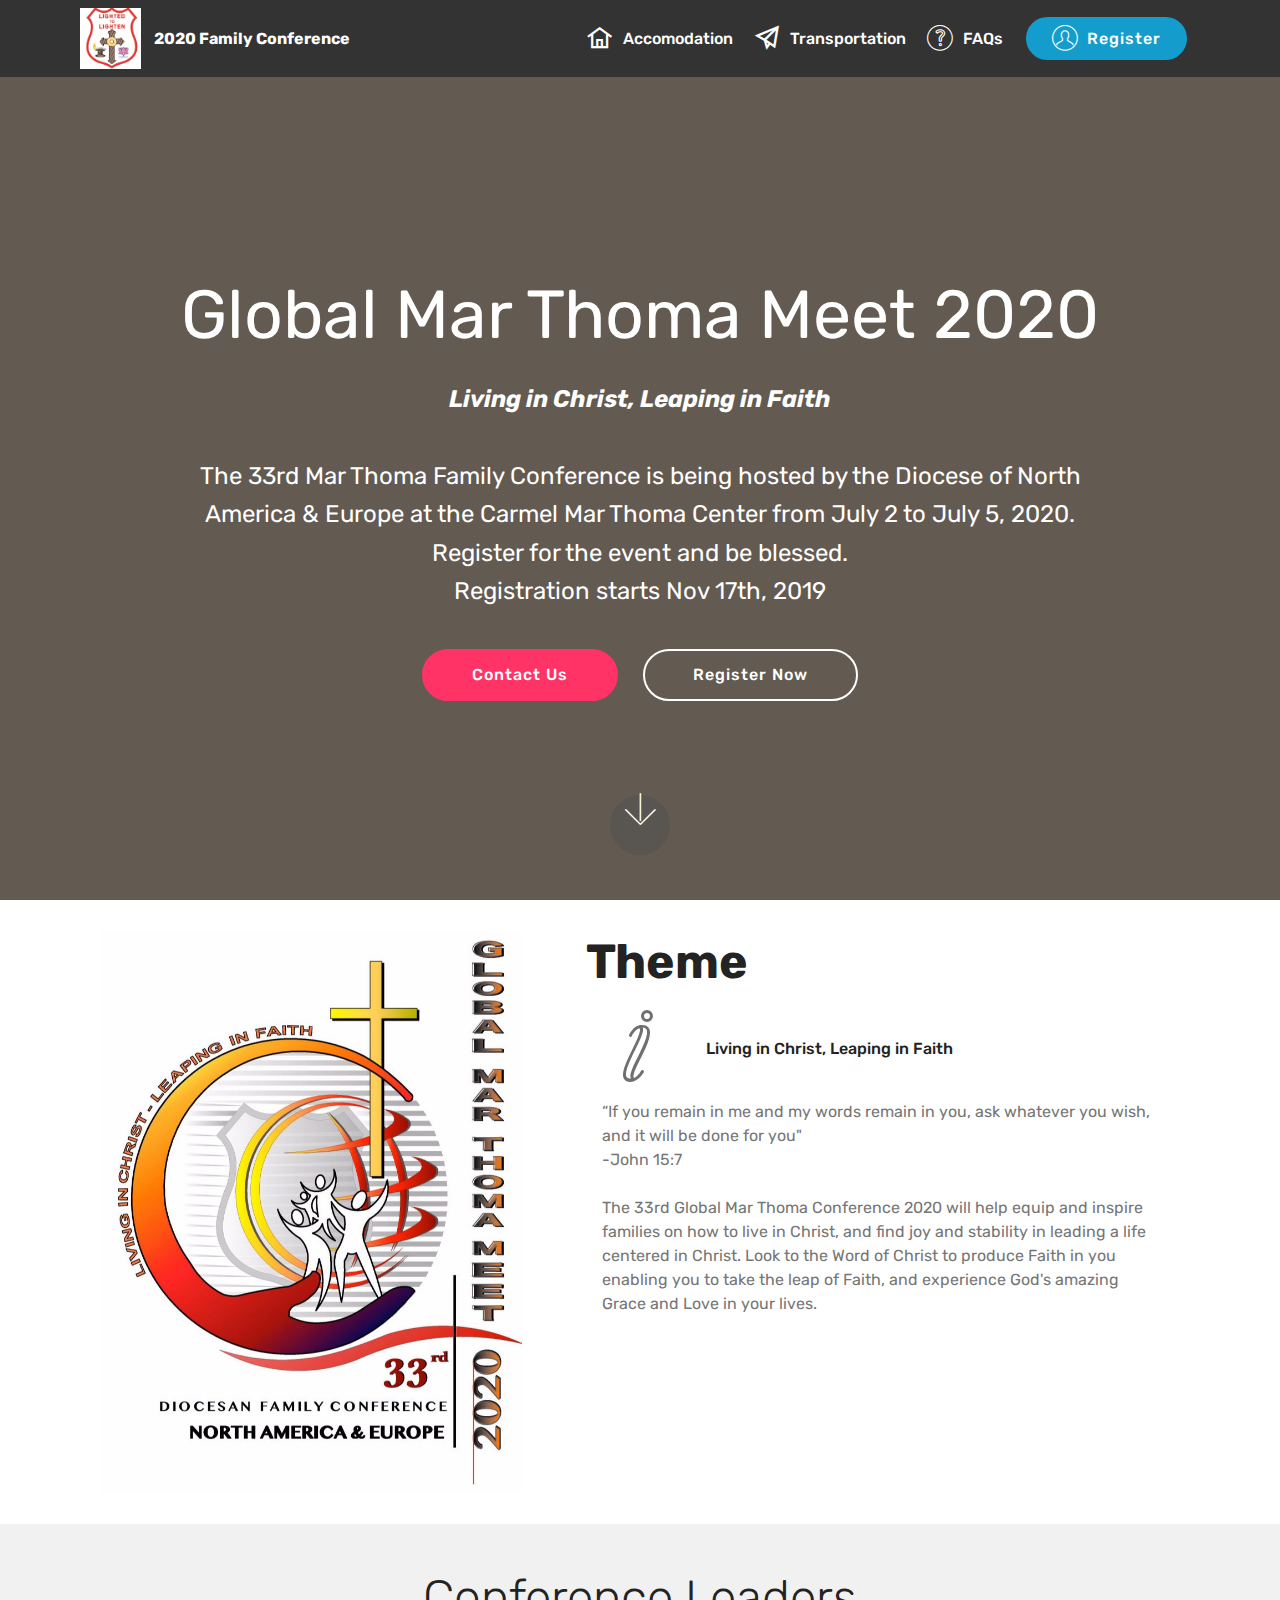
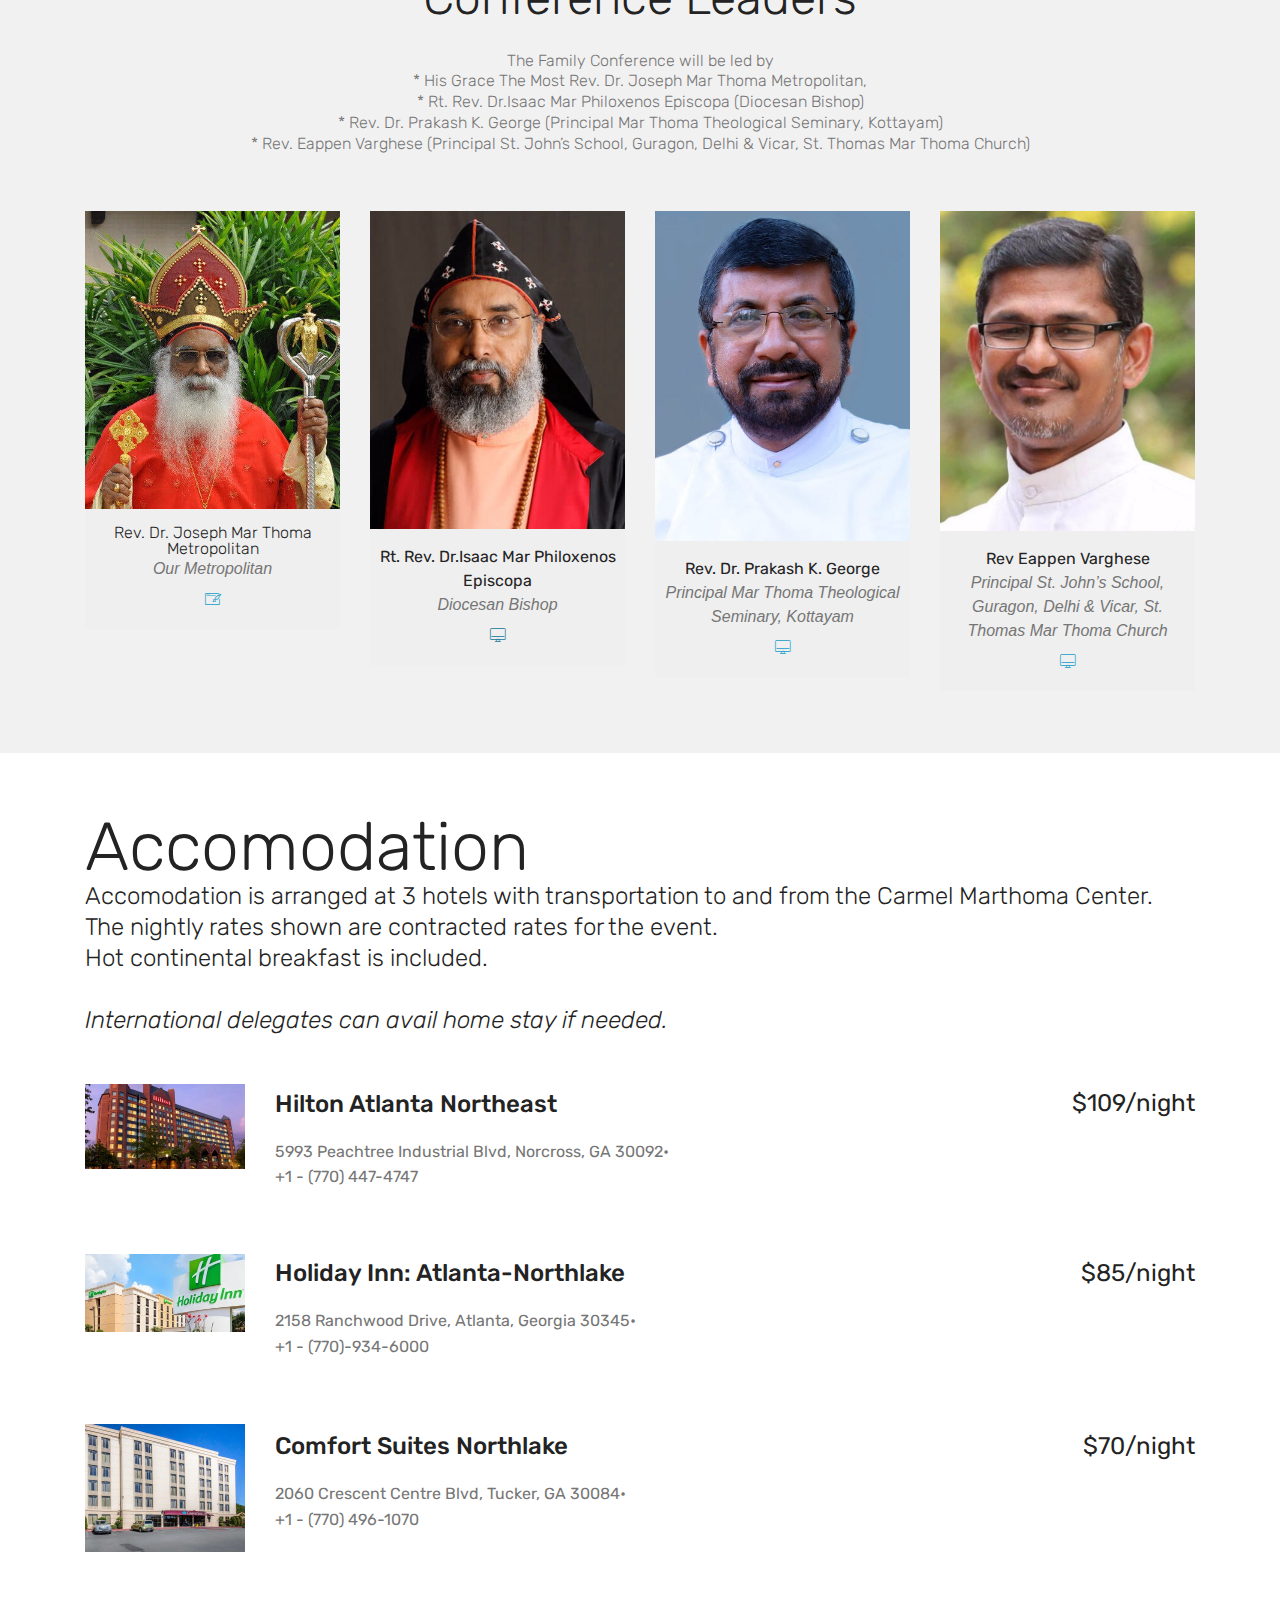
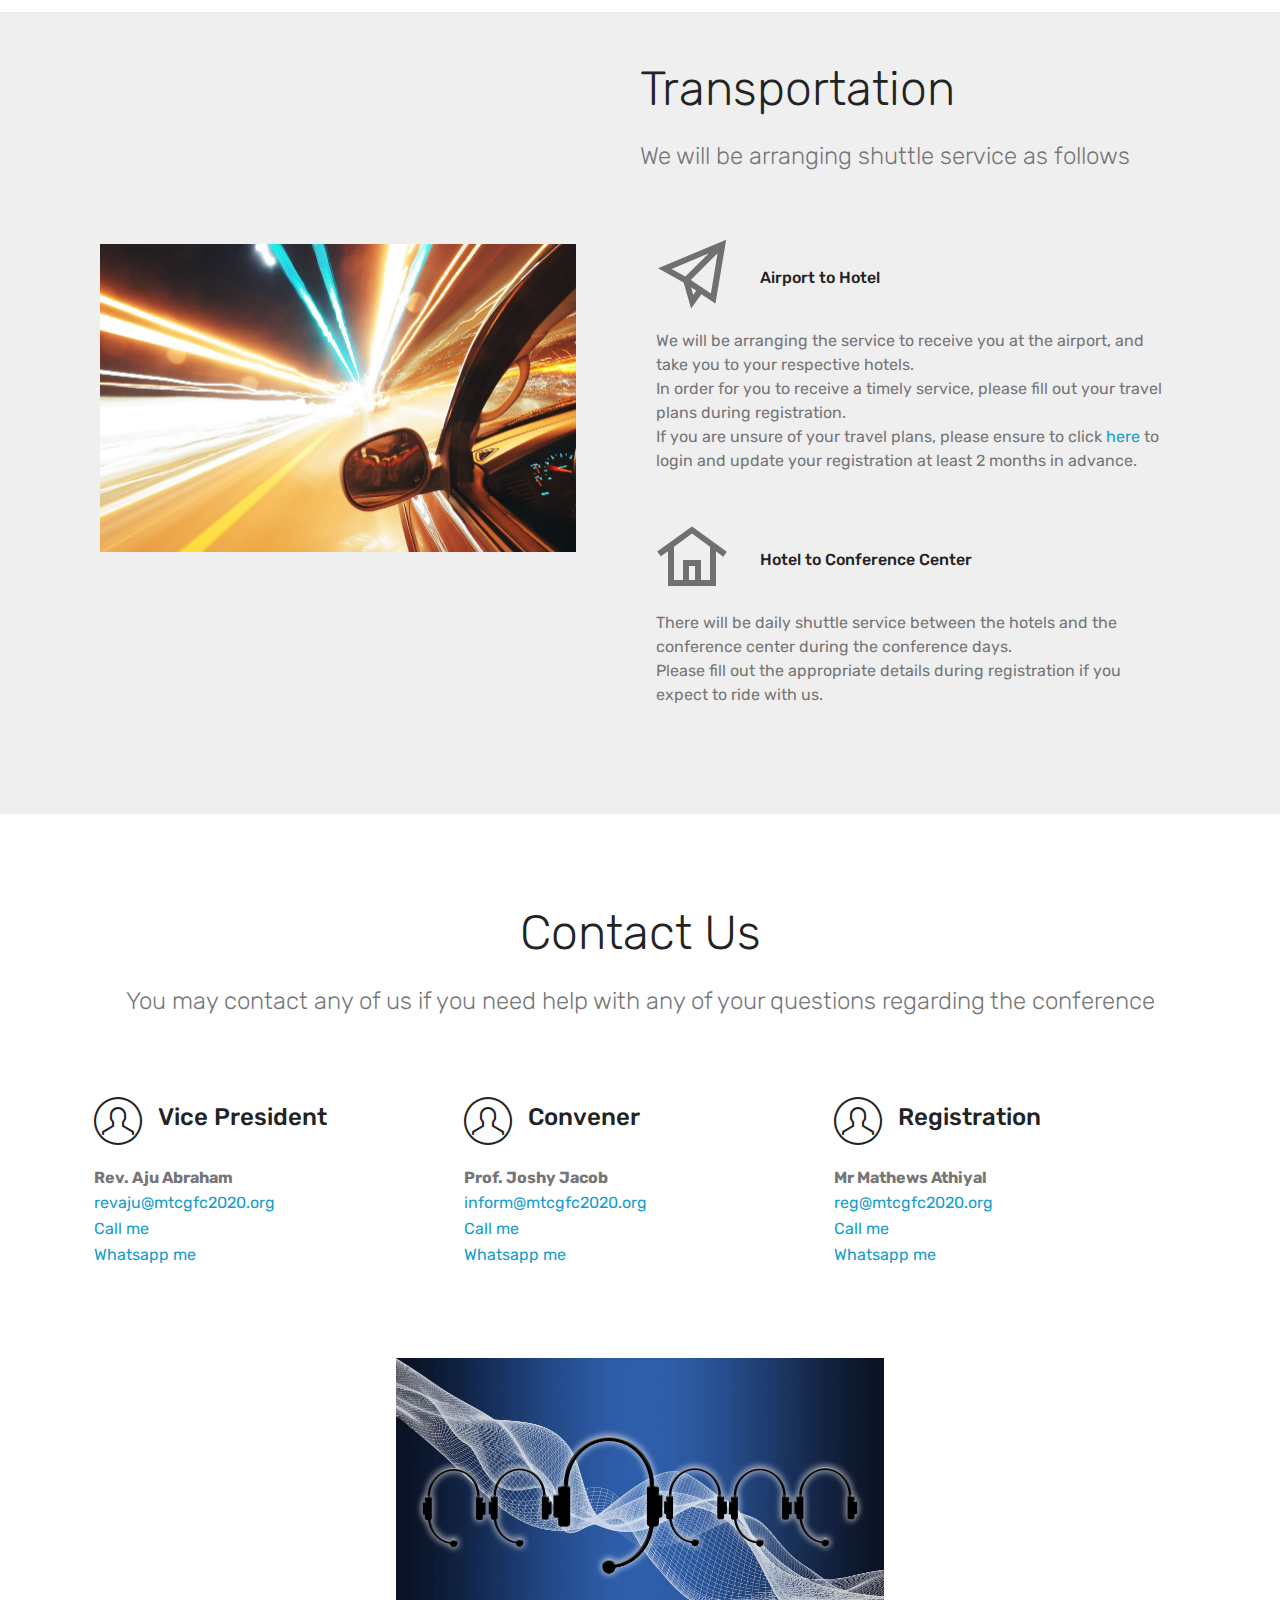
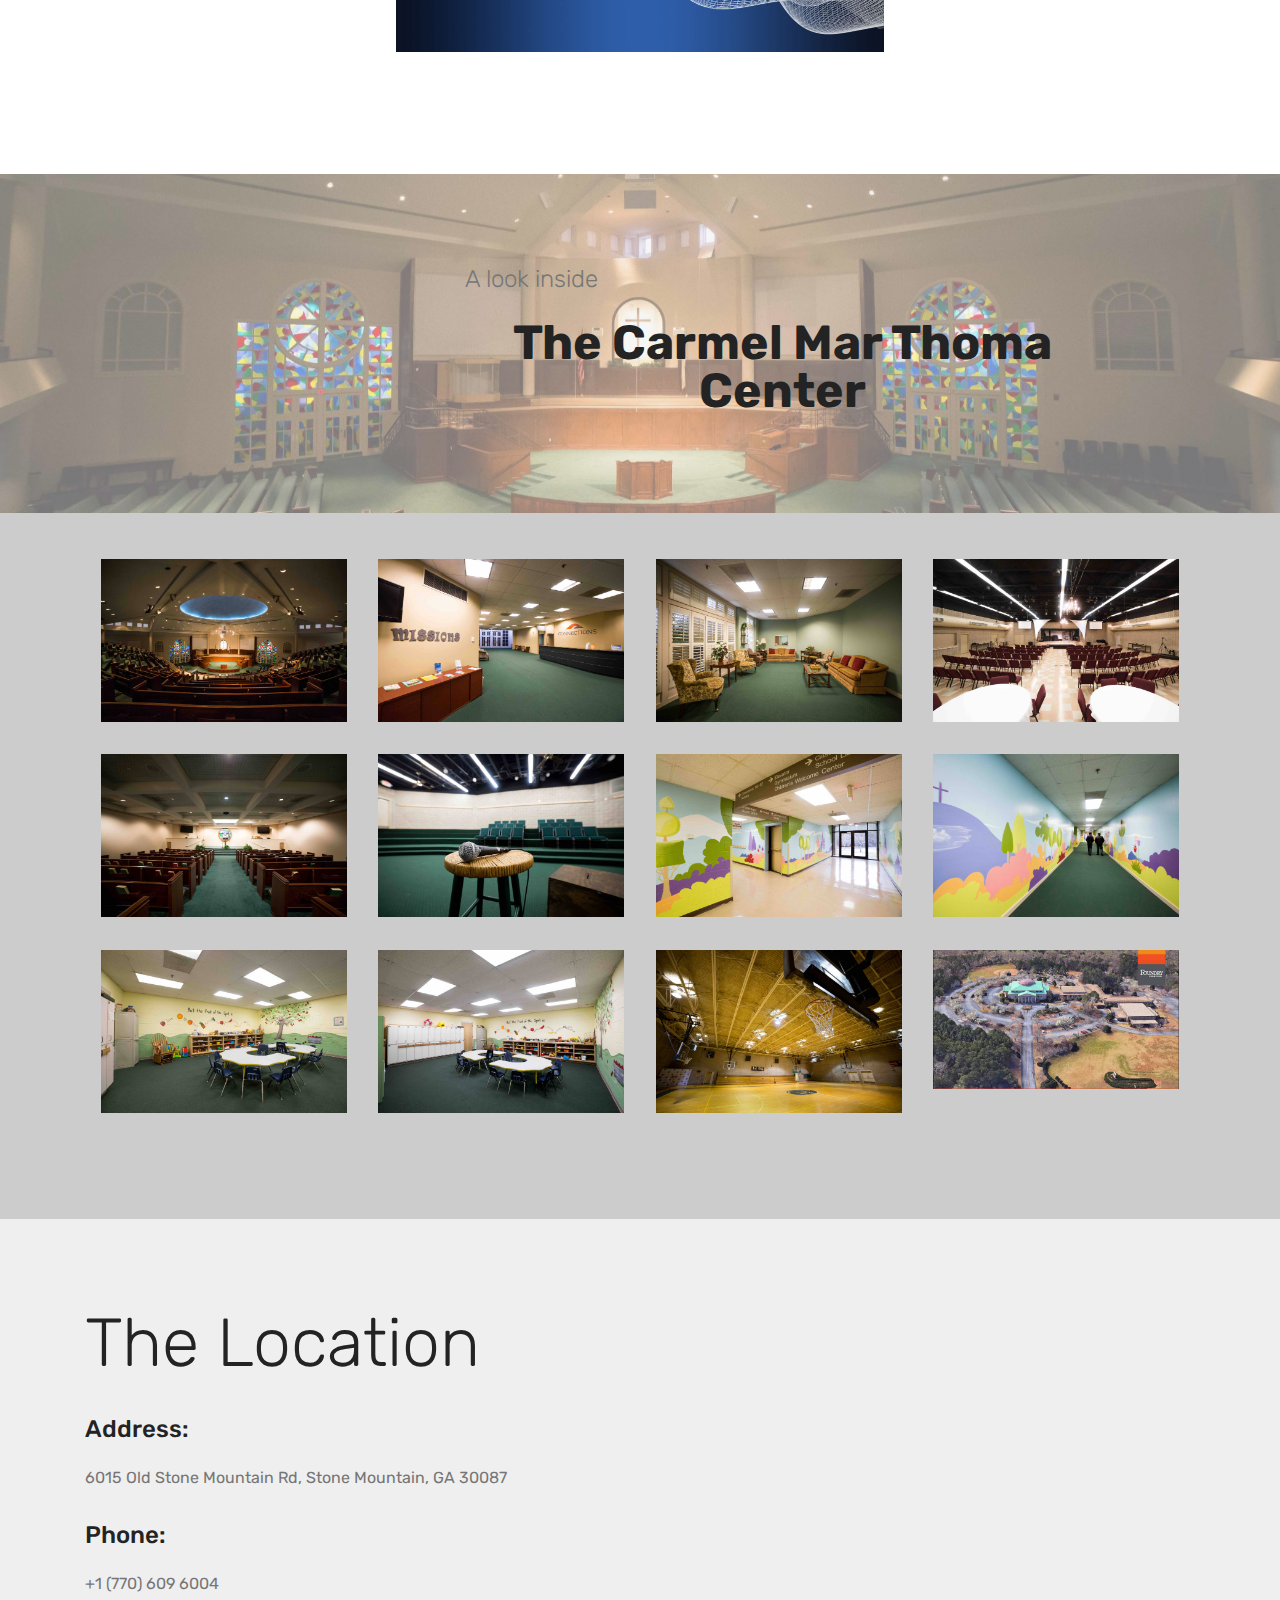
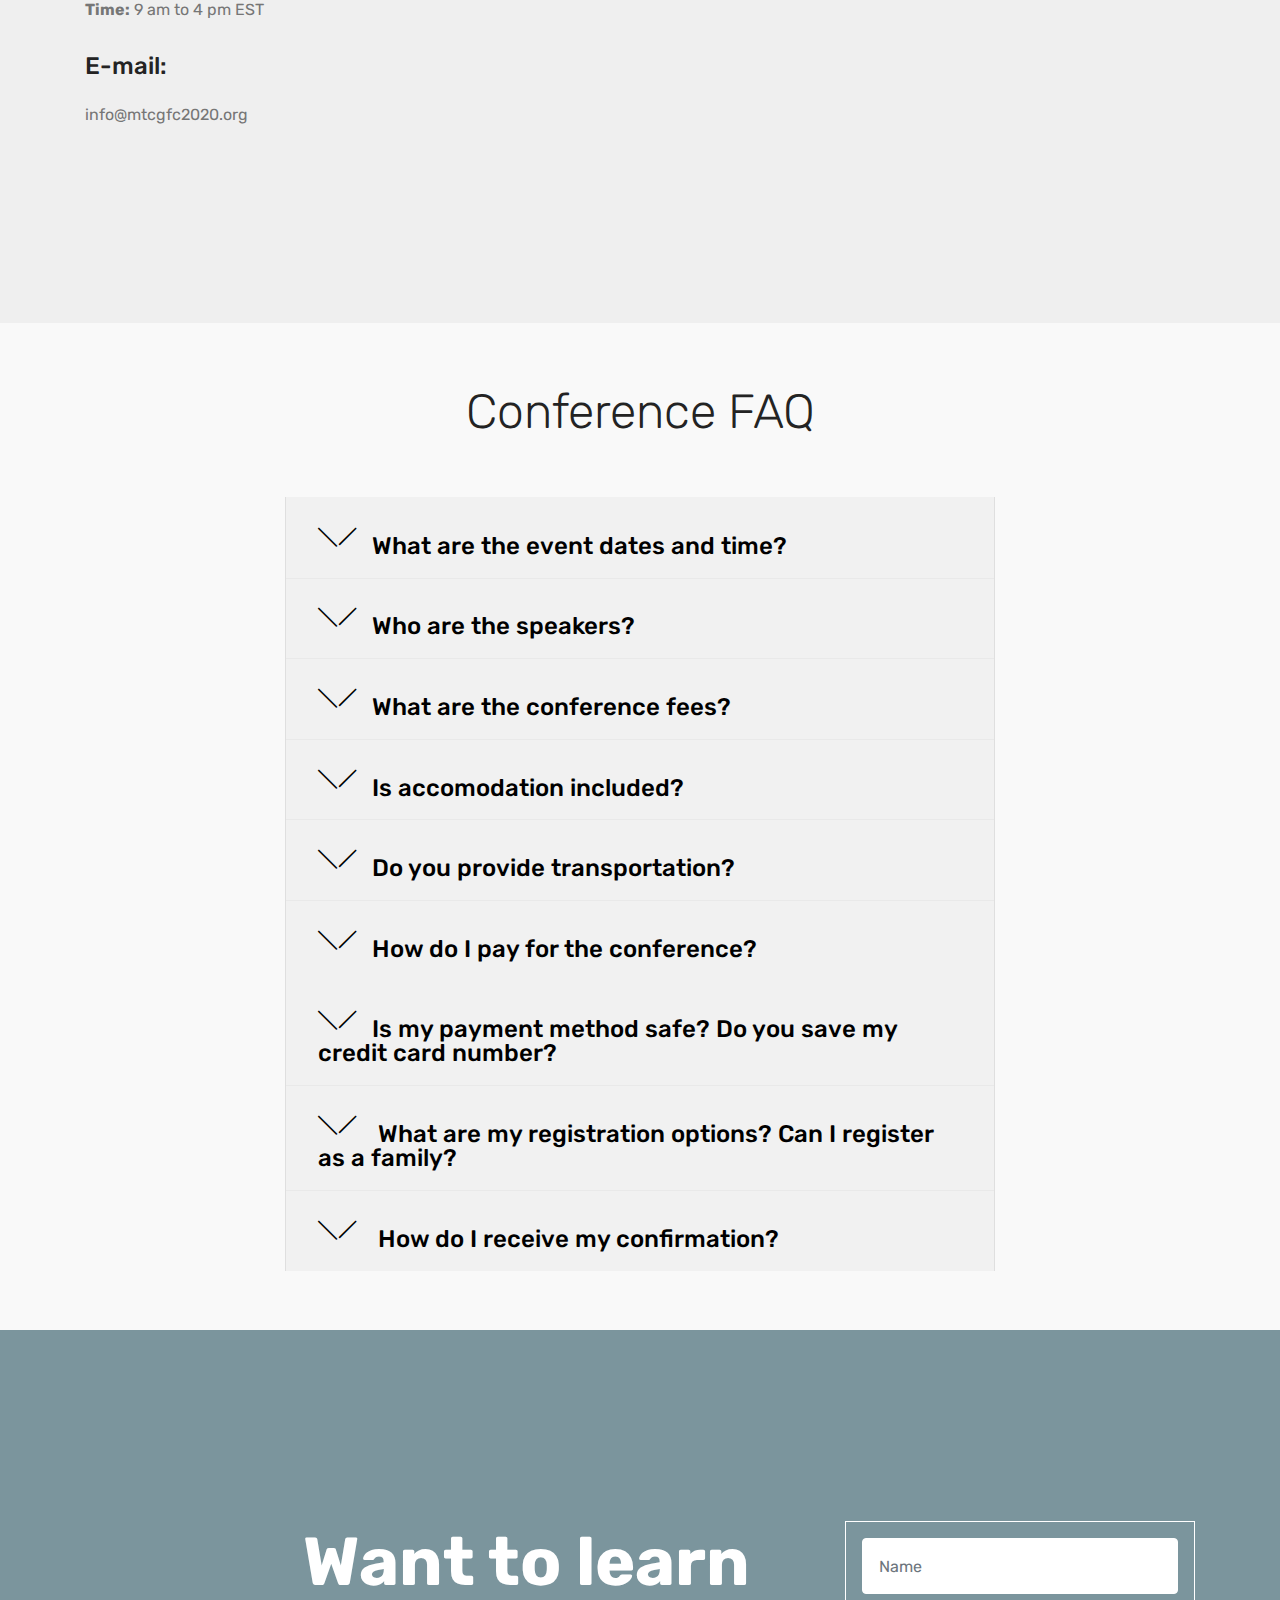
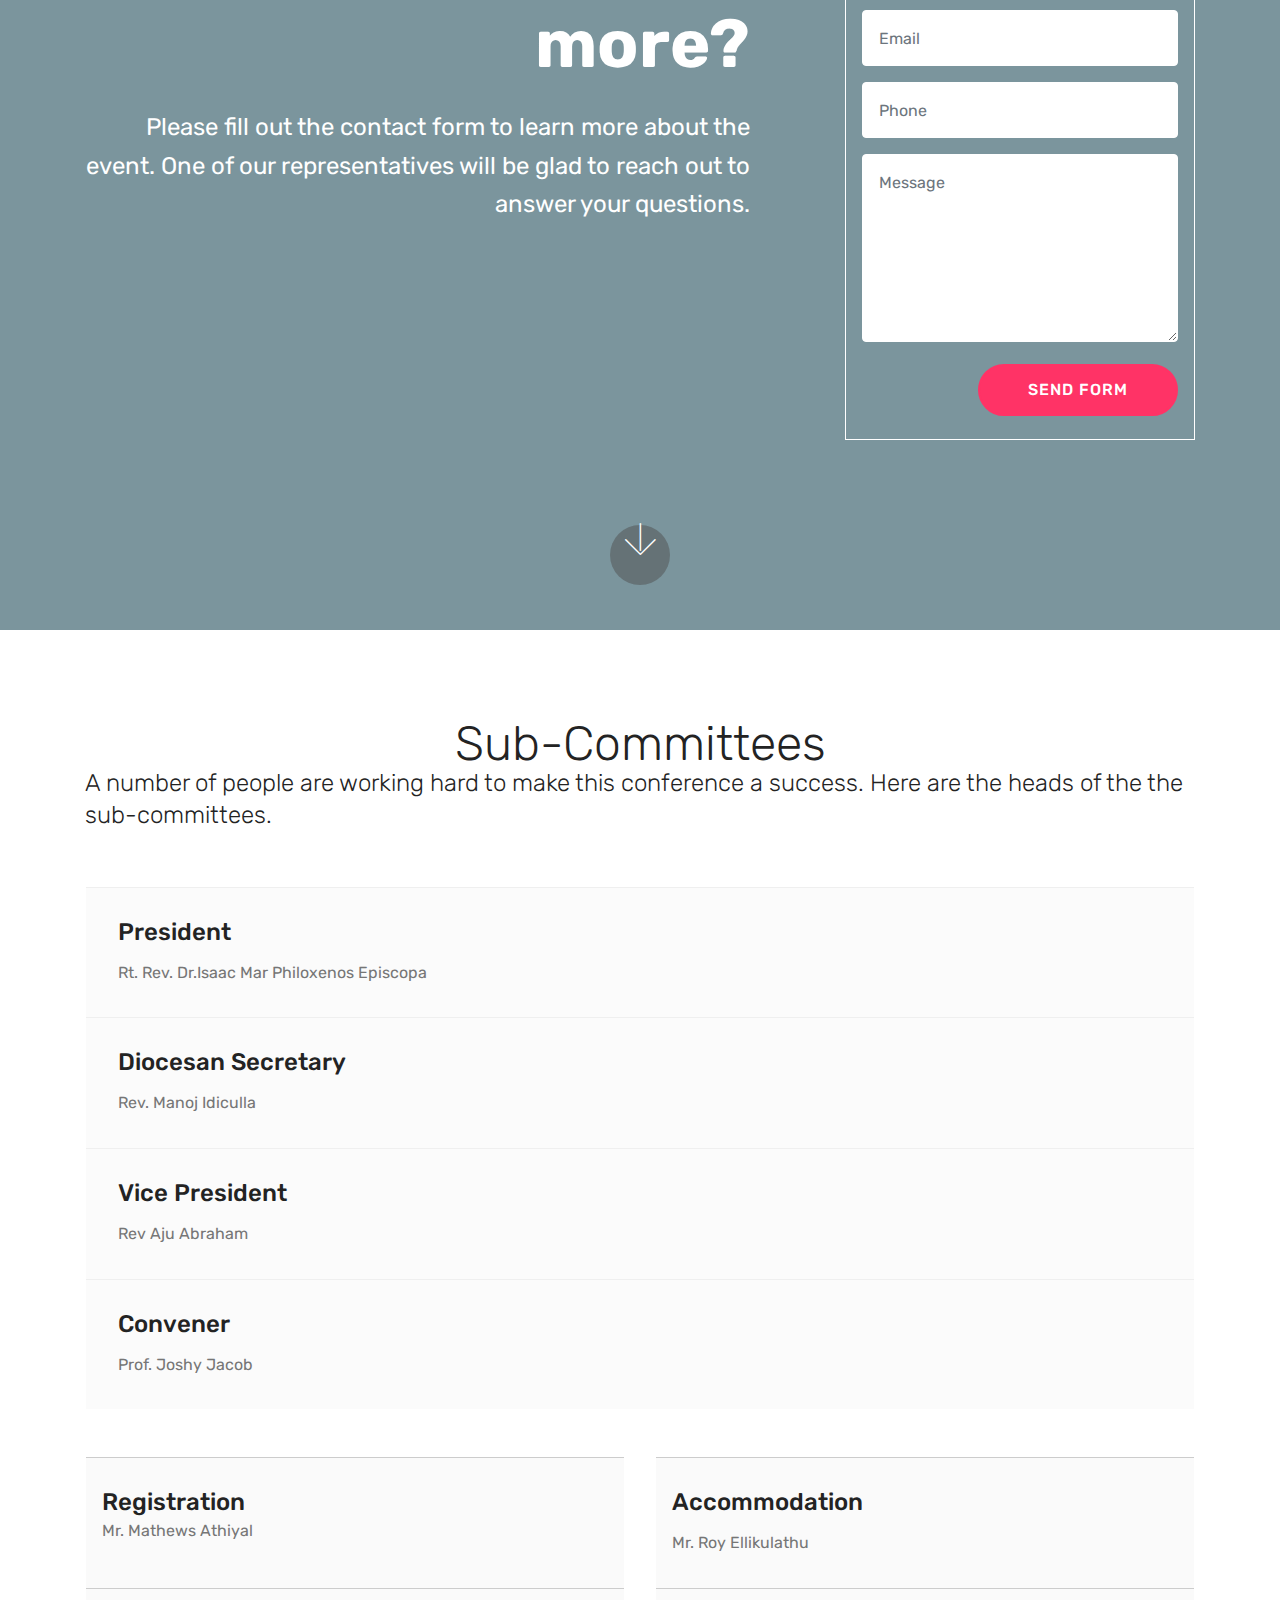
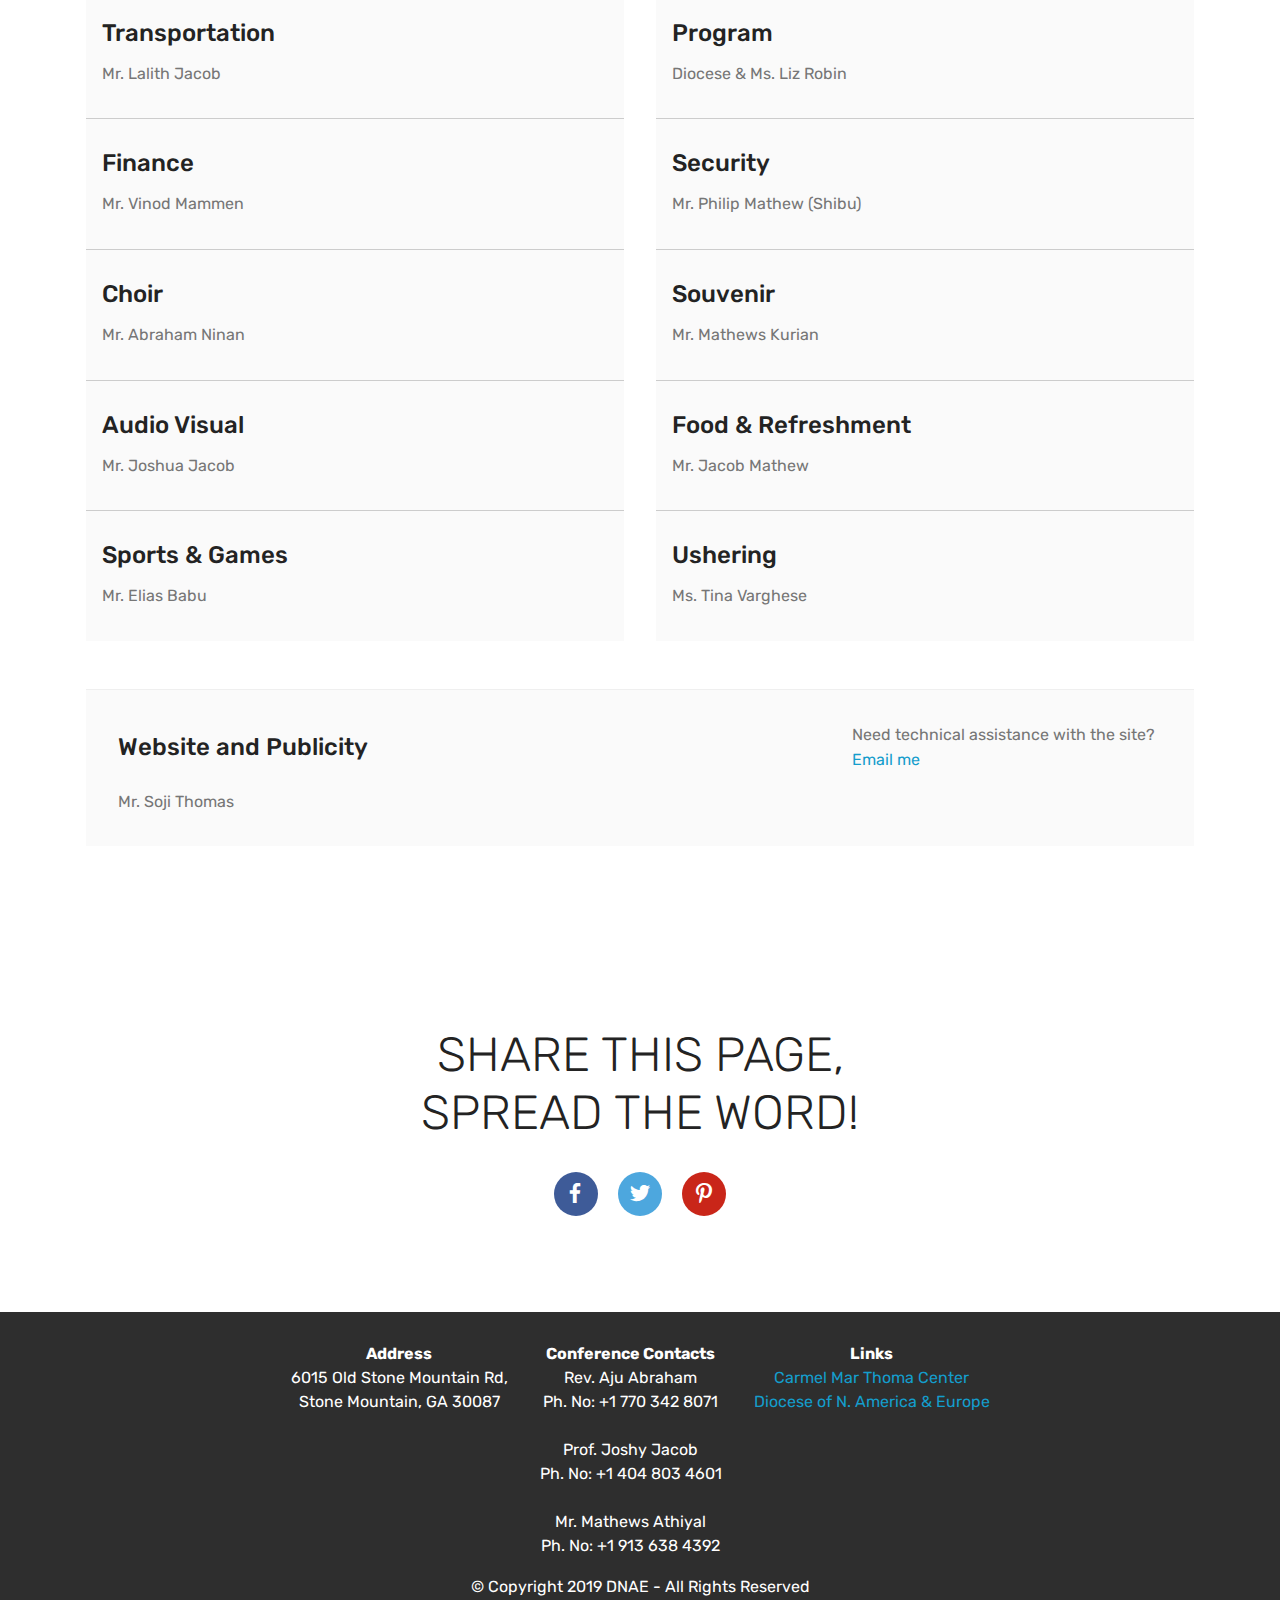
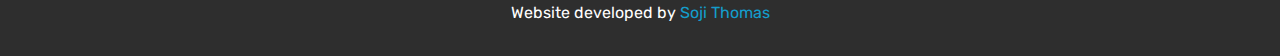
==== commit 0d067233: "create github pages" ====
--- a/index.html
+++ b/index.html
@@ -64,7 +64,7 @@
     </nav>
 </section>
 
-<section class="engine"><a href="https://mobirise.info/y">free html web templates</a></section><section class="cid-qTkA127IK8 mbr-fullscreen" id="header2-1">
+<section class="engine"><a href="https://mobirise.info/v">free html templates</a></section><section class="cid-qTkA127IK8 mbr-fullscreen" id="header2-1">
 
     
 
@@ -779,7 +779,7 @@
                 <div class="form-container">
                     <div class="media-container-column" data-form-type="formoid">
                         <!---Formbuilder Form--->
-                        <form action="https://mobirise.com/" method="POST" class="mbr-form form-with-styler" data-form-title="Mobirise Form"><input type="hidden" name="email" data-form-email="true" value="cHpRFbbGRLTlDbilmP9ingT0nqBrwL5tJUFV5Uhcl0DOLKIbevl++k0QK6oukK9ocMR3FQmkiFUm3a8si5smVAEg6+KcJyCnCm89Im0kgx7Vq63tGYXLOcpIeyCHrJ/2">
+                        <form action="https://mobirise.com/" method="POST" class="mbr-form form-with-styler" data-form-title="Mobirise Form"><input type="hidden" name="email" data-form-email="true" value="N2d3vxJ+HlWViGlr6V4dQ3XatlRwHjnwYL/vSKiwpqlF1kOS7ARFaHkSx5ik5+3pqD+4BC76K5O8XN74xHydjQQuzRWzZnOEIEktxIB5mF5E/Borm6vKInIv5Z+4B0Vv">
                             <div class="row">
                                 <div hidden="hidden" data-form-alert="" class="alert alert-success col-12">Thanks for filling out the form!</div>
                                 <div hidden="hidden" data-form-alert-danger="" class="alert alert-danger col-12">
--- a/assets/mobirise/css/mbr-additional.css
+++ b/assets/mobirise/css/mbr-additional.css
@@ -1599,7 +1599,7 @@
   text-align: right;
 }
 .cid-qTkA127IK8 {
-  background-color: #501616;
+  background-color: #635a51;
 }
 .cid-qTkA127IK8 .mbr-text,
 .cid-qTkA127IK8 .mbr-section-btn {
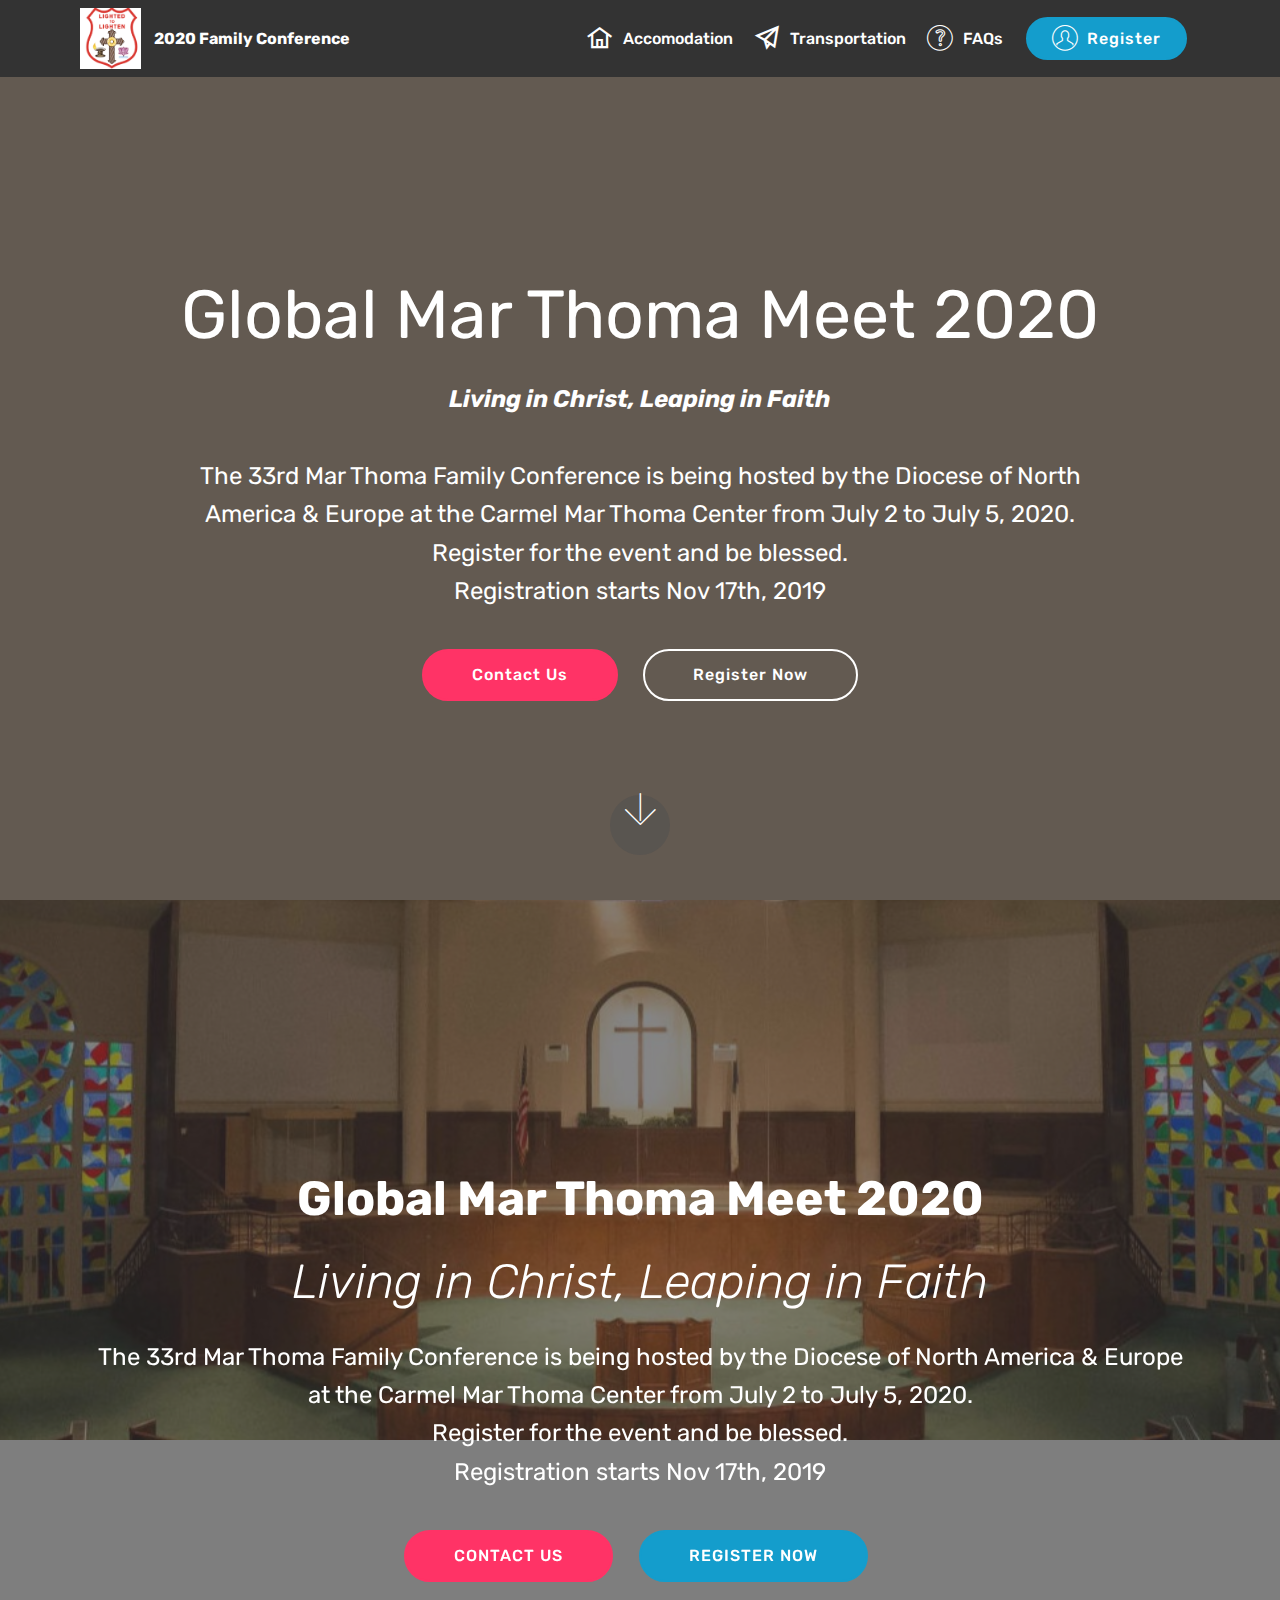
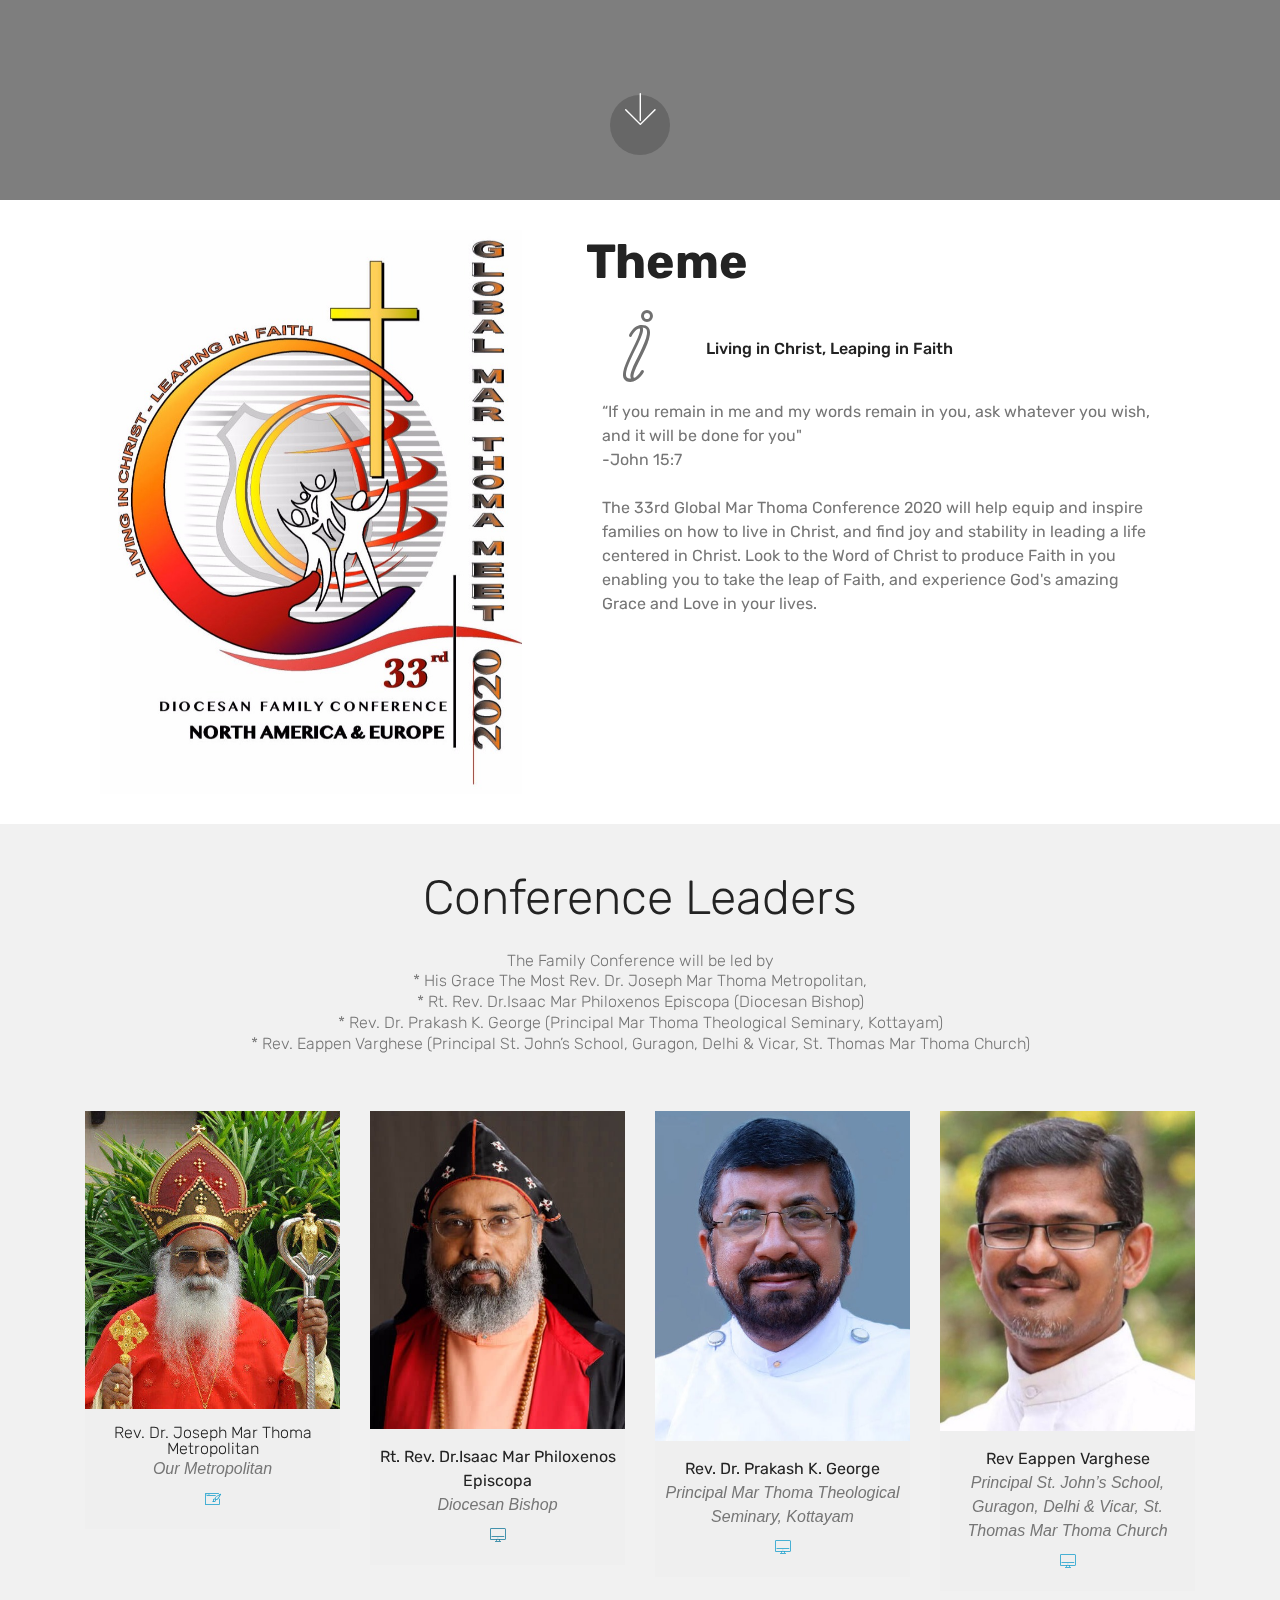
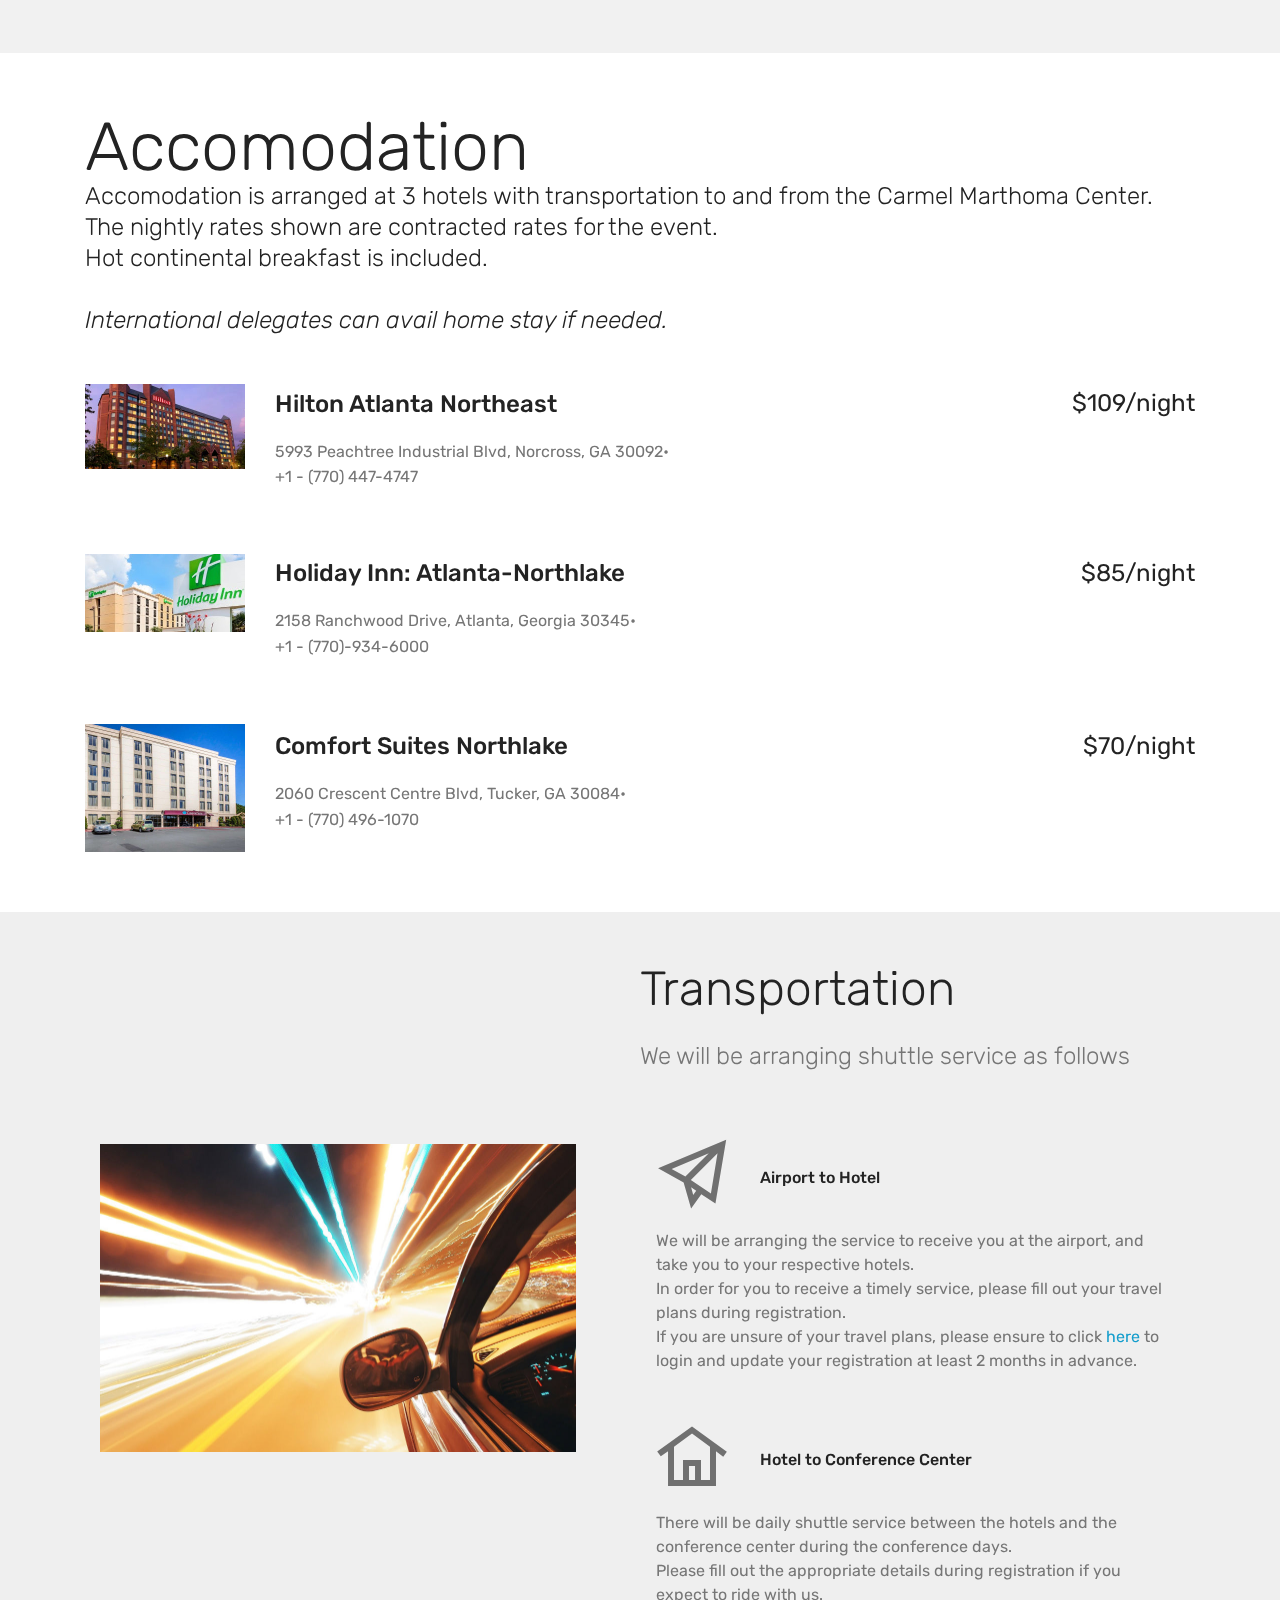
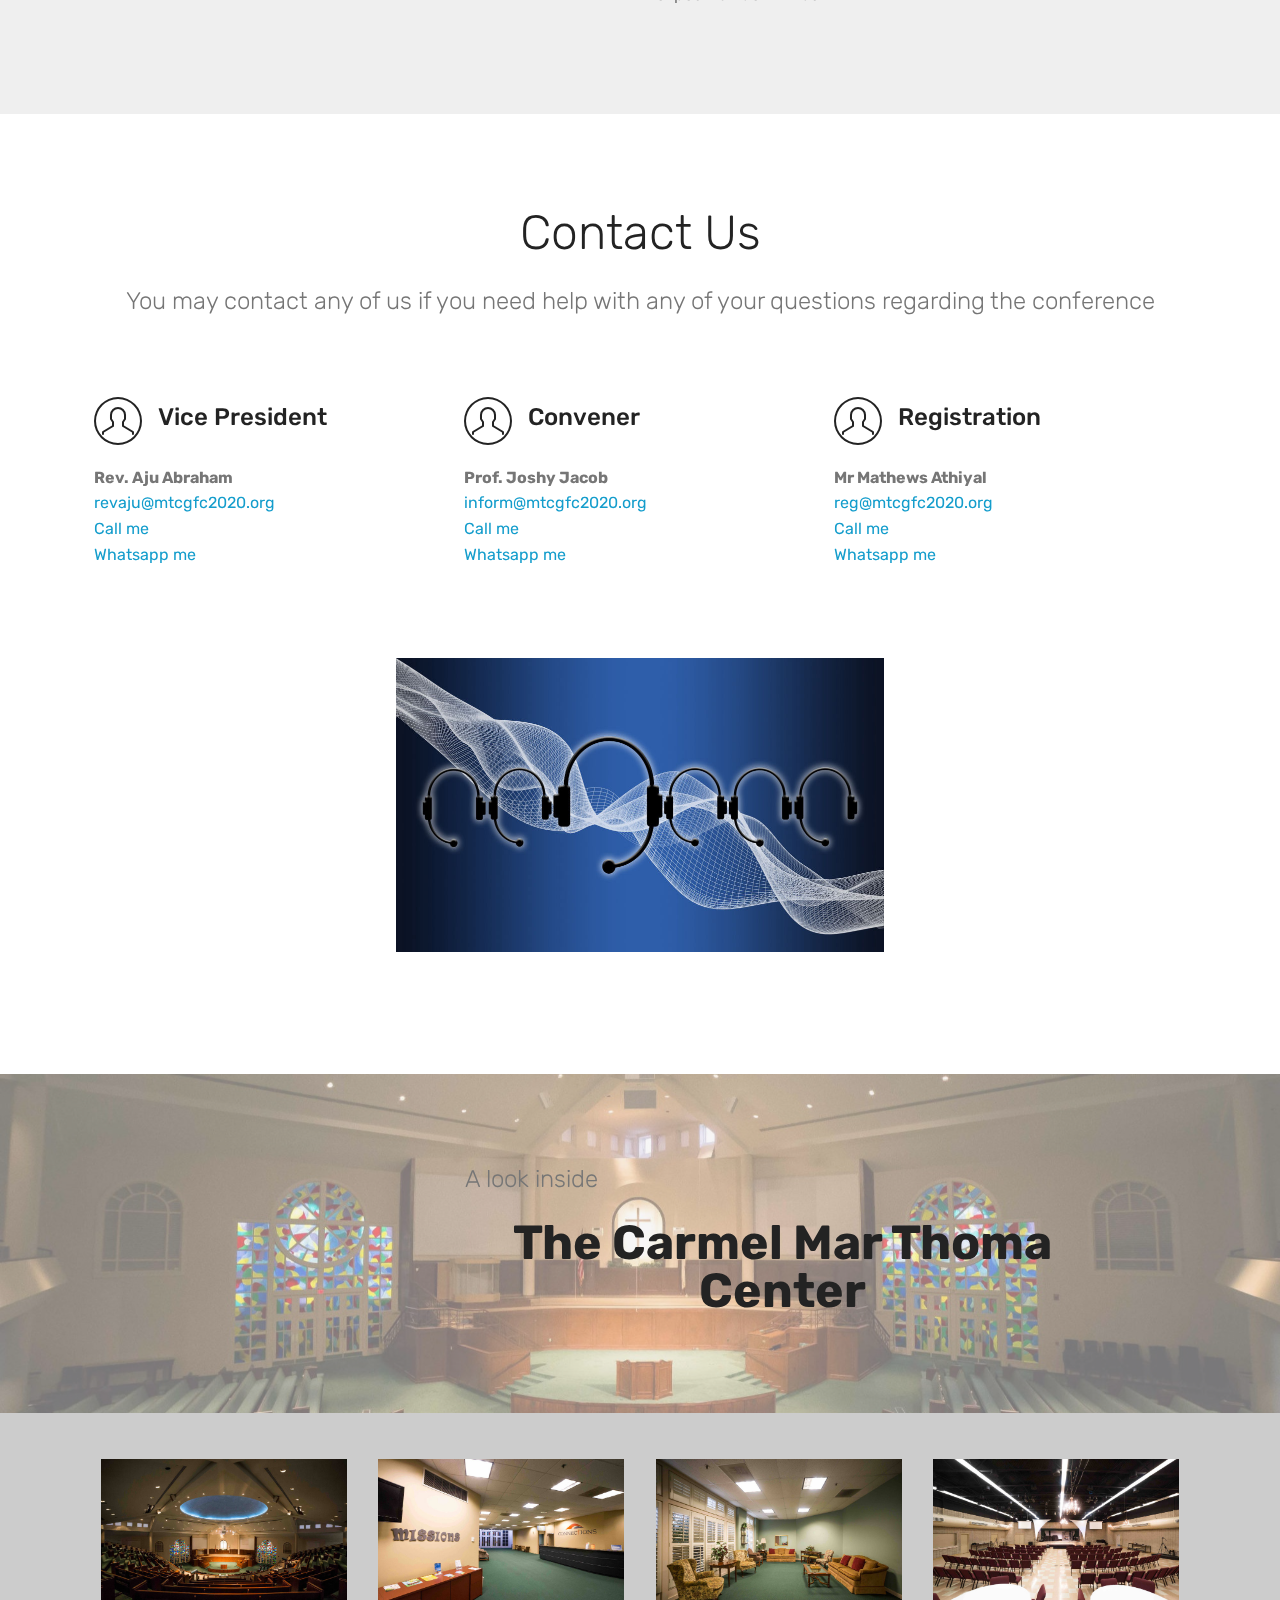
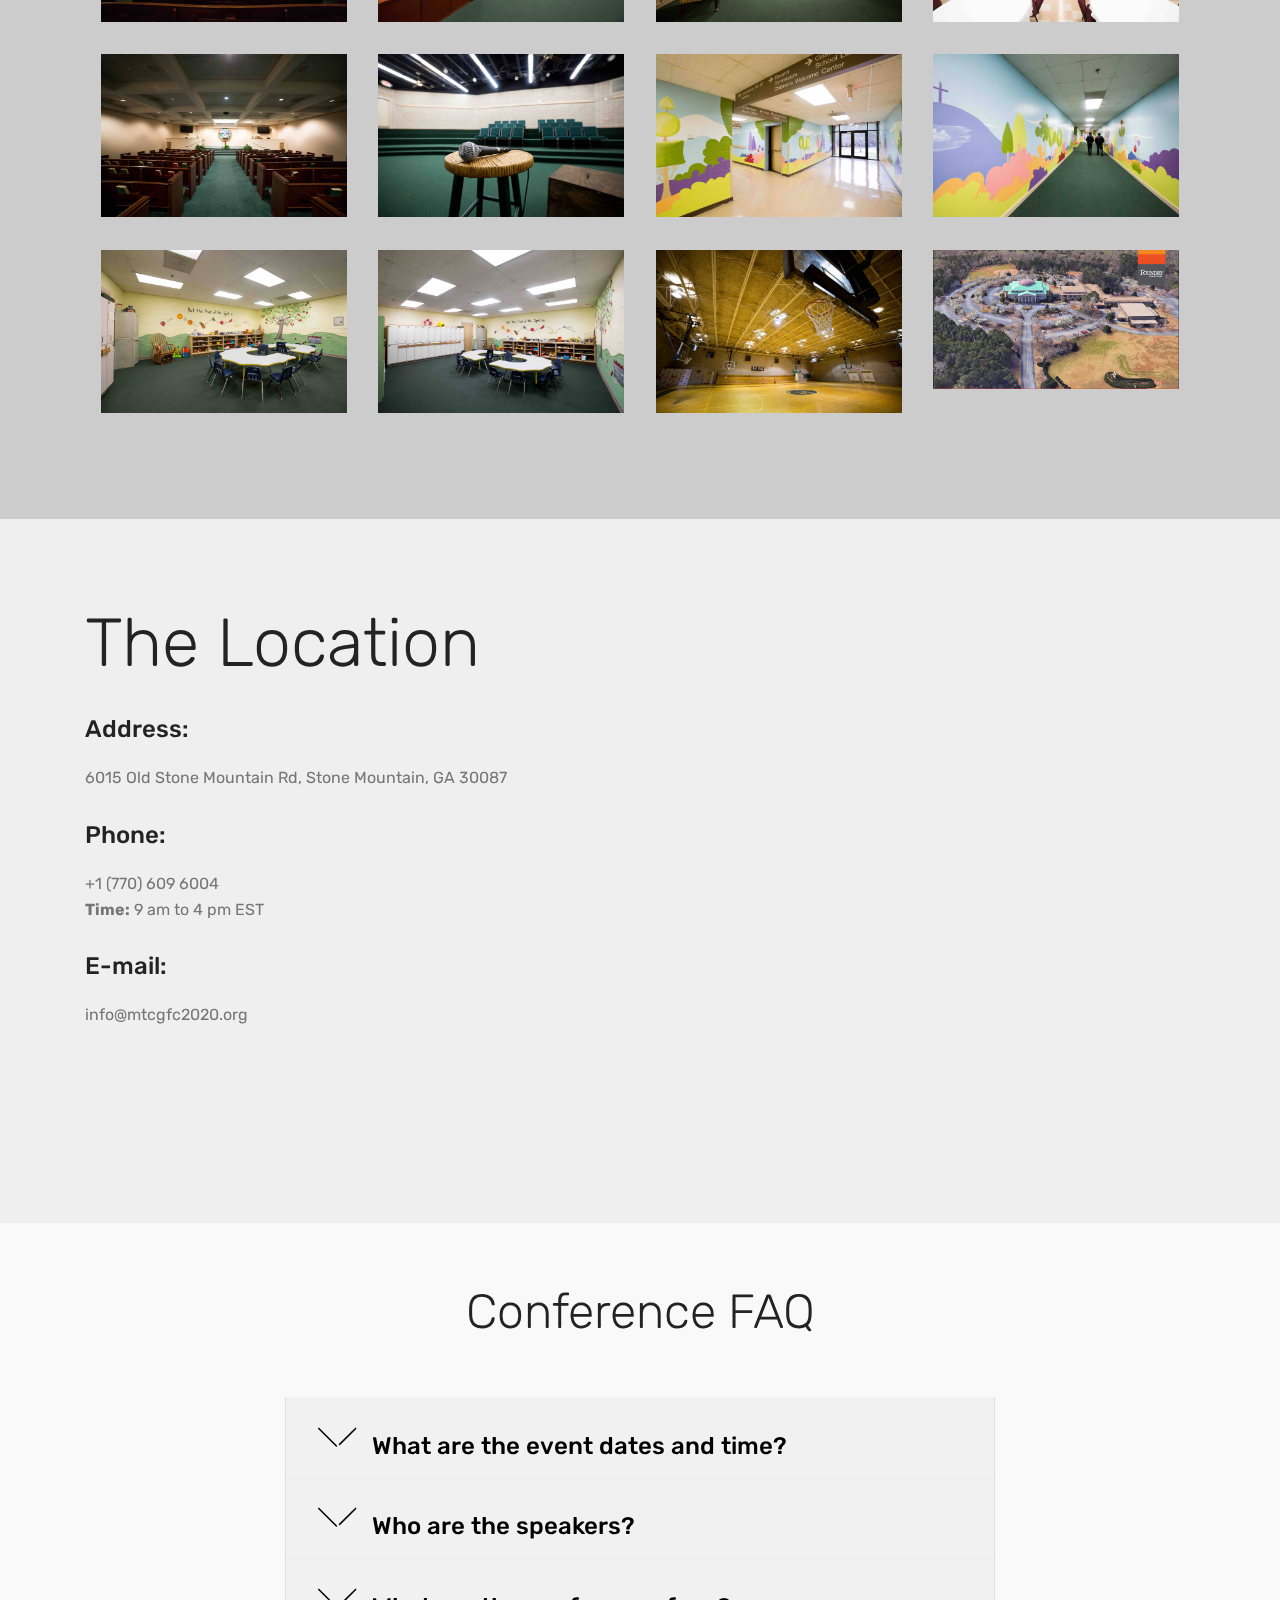
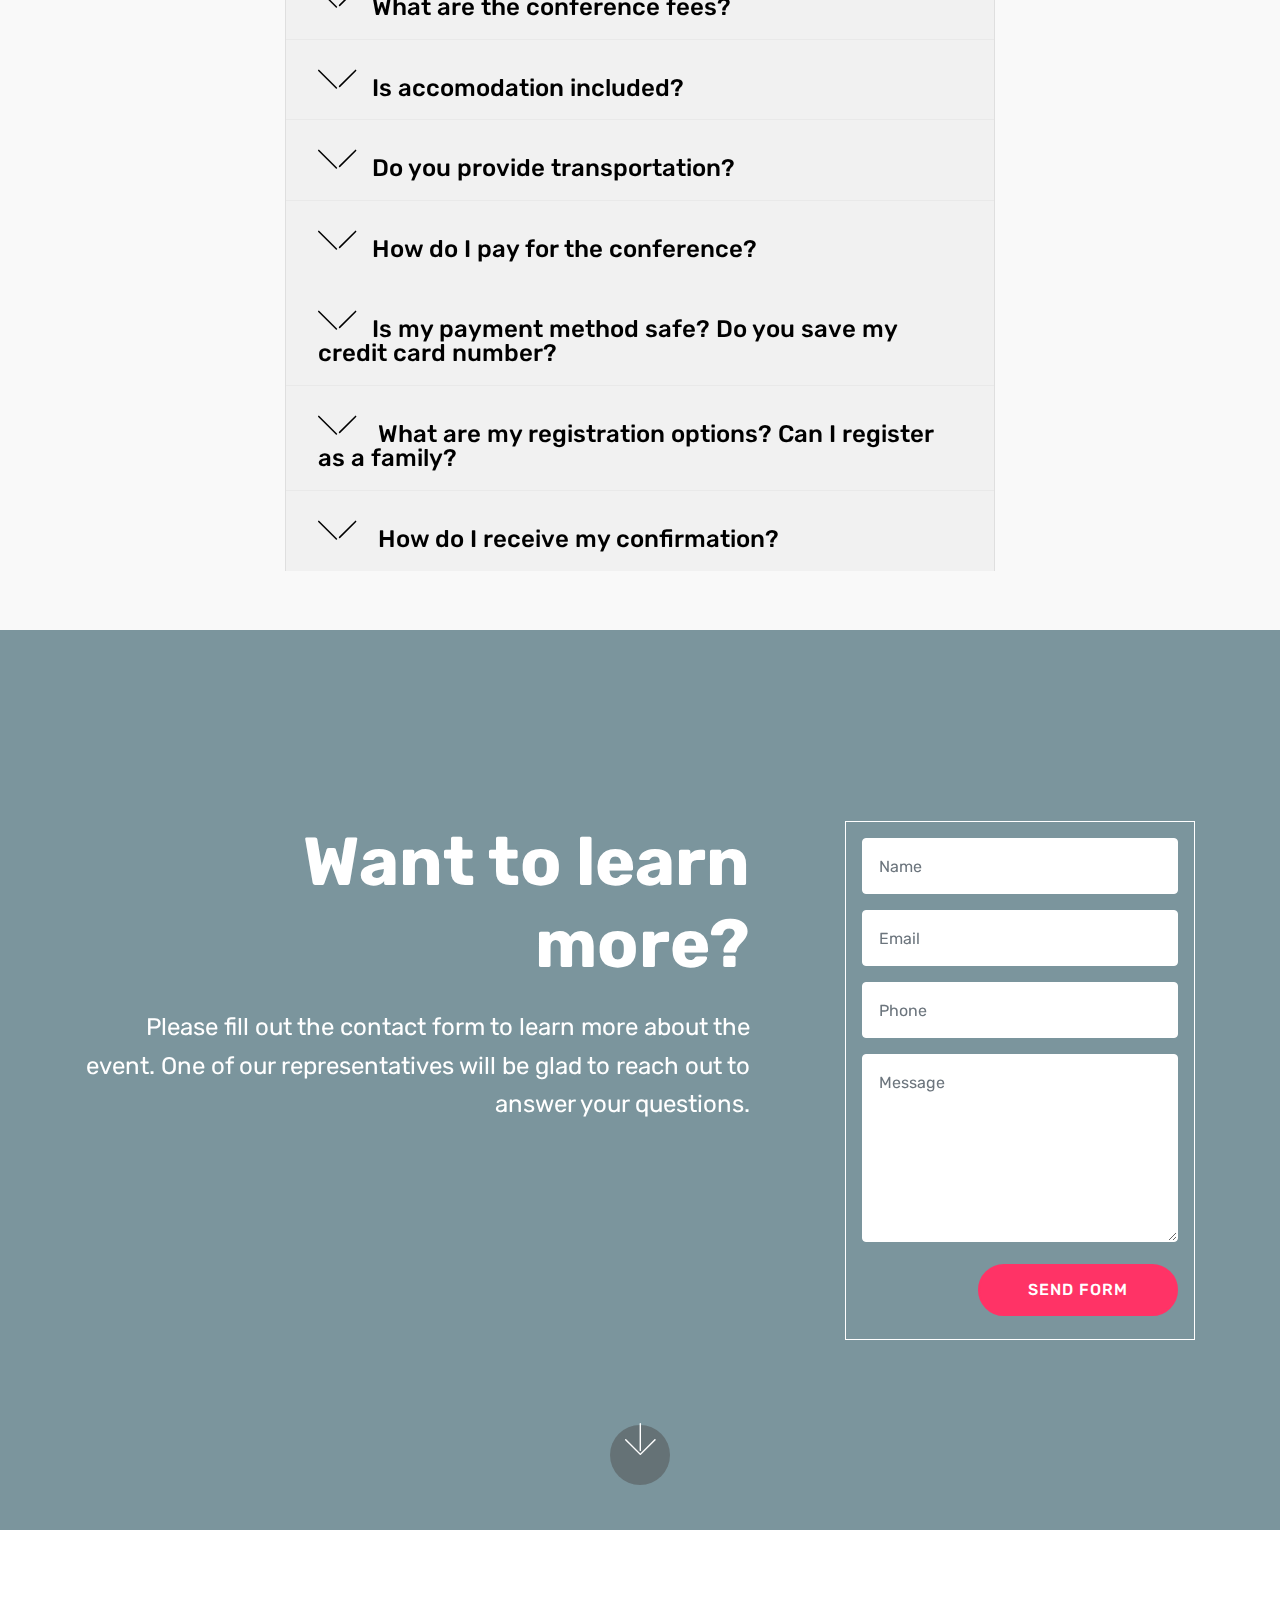
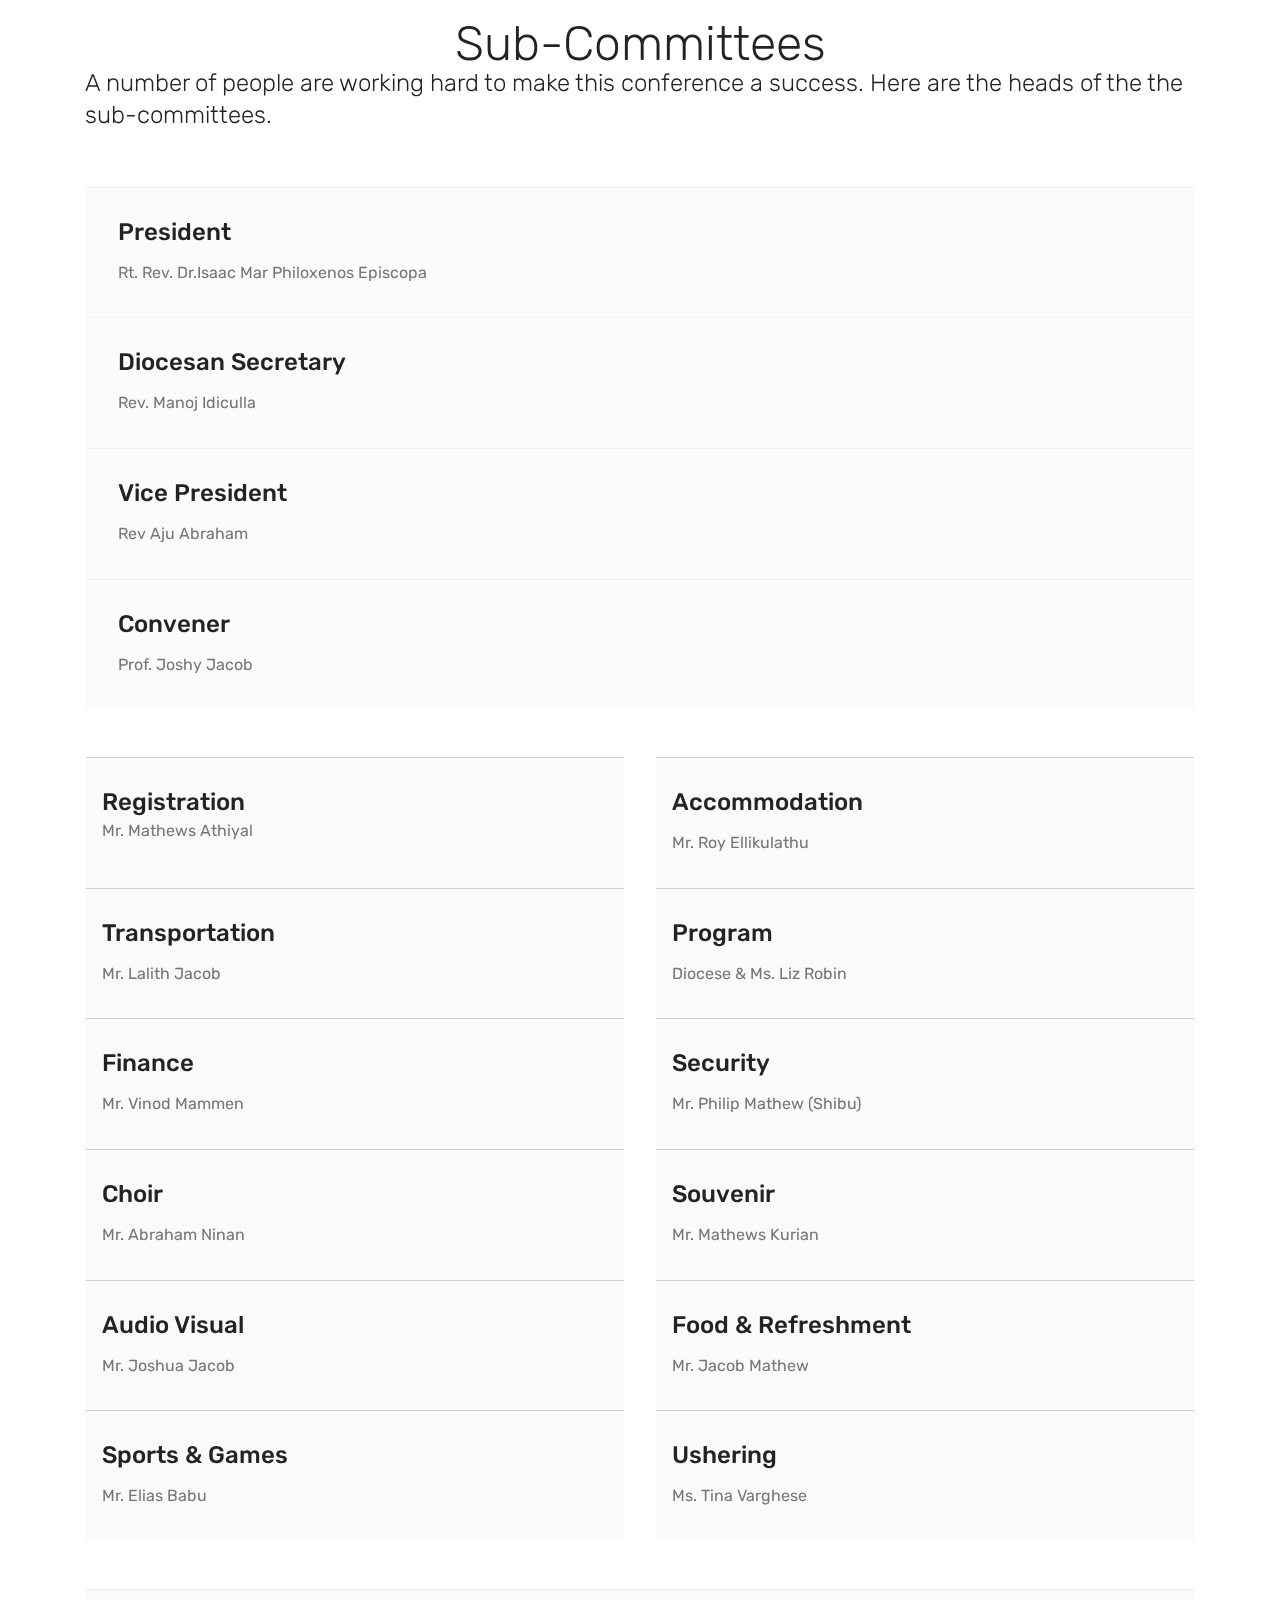
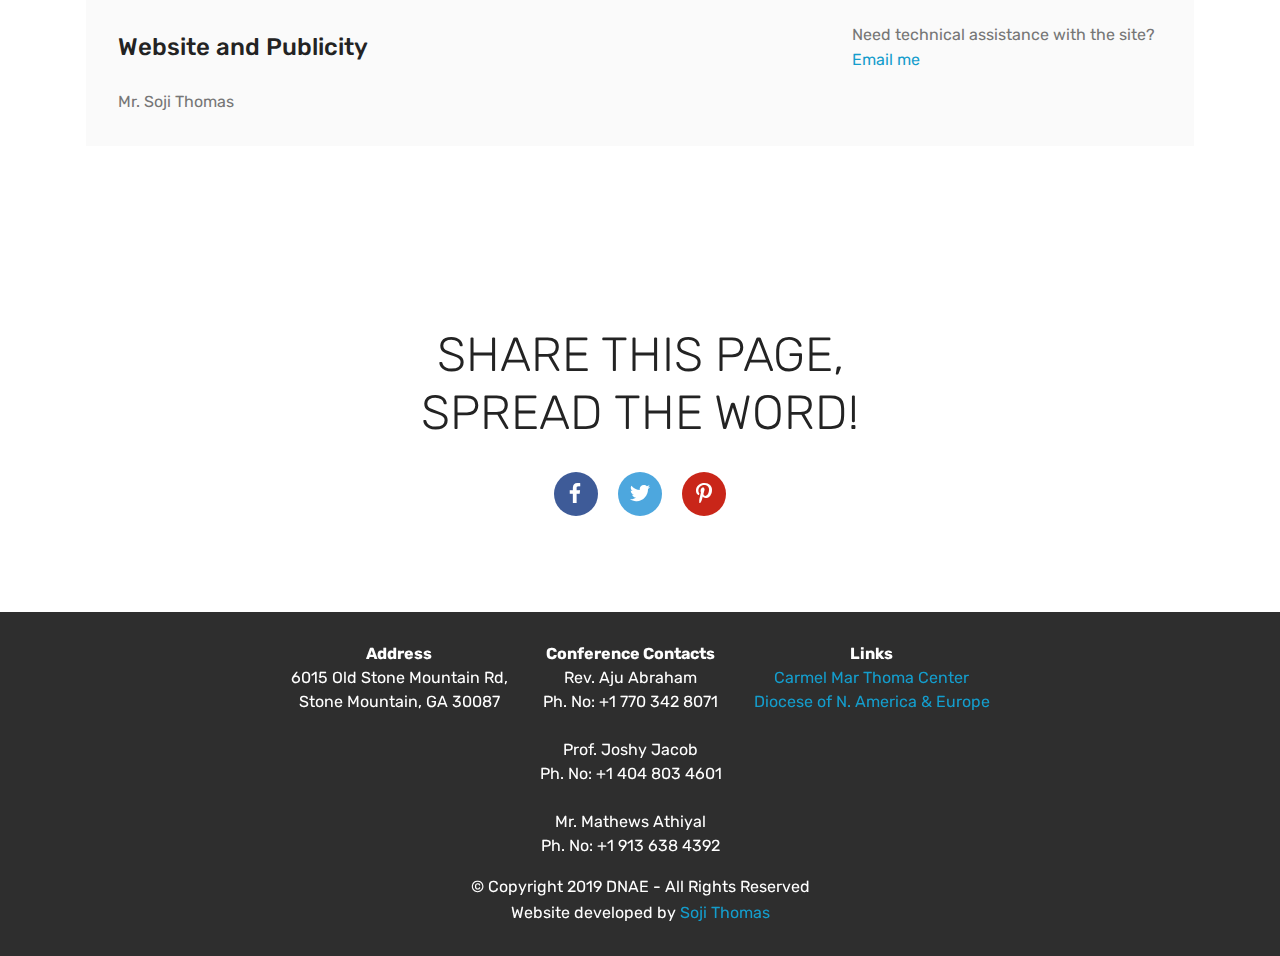
==== commit e78cc7e3: "create github pages" ====
--- a/index.html
+++ b/index.html
@@ -51,10 +51,10 @@
         </div>
         <div class="collapse navbar-collapse" id="navbarSupportedContent">
             <ul class="navbar-nav nav-dropdown" data-app-modern-menu="true"><li class="nav-item">
-                    <a class="nav-link link text-white display-4" href="index-2.html#services6-y"><span class="mobi-mbri mobi-mbri-home mbr-iconfont mbr-iconfont-btn"></span>
+                    <a class="nav-link link text-white display-4" href="index.html#services6-y"><span class="mobi-mbri mobi-mbri-home mbr-iconfont mbr-iconfont-btn"></span>
                         
                         Accomodation</a>
-                </li><li class="nav-item"><a class="nav-link link text-white display-4" href="index-2.html#features11-1t"><span class="mobi-mbri mobi-mbri-paper-plane mbr-iconfont mbr-iconfont-btn"></span>
+                </li><li class="nav-item"><a class="nav-link link text-white display-4" href="index.html#features11-1t"><span class="mobi-mbri mobi-mbri-paper-plane mbr-iconfont mbr-iconfont-btn"></span>
                         
                         Transportation</a></li><li class="nav-item"><a class="nav-link link text-white display-4" href="index-2.html#accordion1-17"><span class="mbri-question mbr-iconfont mbr-iconfont-btn"></span>FAQs</a></li></ul>
             <div class="navbar-buttons mbr-section-btn"><a class="btn btn-sm btn-primary display-4" href="https://mtcgfc2020.org/registration/" target="_blank"><span class="mbri-user mbr-iconfont mbr-iconfont-btn"></span>
@@ -64,7 +64,7 @@
     </nav>
 </section>
 
-<section class="engine"><a href="https://mobirise.info/v">free html templates</a></section><section class="cid-qTkA127IK8 mbr-fullscreen" id="header2-1">
+<section class="engine"><a href="https://mobirise.info/k">develop own website</a></section><section class="cid-qTkA127IK8 mbr-fullscreen" id="header2-1">
 
     
 
@@ -82,6 +82,30 @@
             </div>
         </div>
     </div>
+    <div class="mbr-arrow hidden-sm-down" aria-hidden="true">
+        <a href="#next">
+            <i class="mbri-down mbr-iconfont"></i>
+        </a>
+    </div>
+</section>
+
+<section class="header9 cid-rIN3r5yqpU mbr-fullscreen mbr-parallax-background" id="header9-14">
+
+    
+
+    <div class="mbr-overlay" style="opacity: 0.6; background-color: rgb(51, 51, 51);">
+    </div>
+
+    <div class="container">
+        <div class="media-container-column mbr-white">
+            <h1 class="mbr-section-title align-left mbr-bold pb-3 mbr-fonts-style display-2"><div><br></div><div>Global Mar Thoma Meet 2020</div></h1>
+            <h3 class="mbr-section-subtitle align-left mbr-light pb-3 mbr-fonts-style display-2">Living in Christ, Leaping in Faith</h3>
+            <p class="mbr-text align-left pb-3 mbr-fonts-style display-5">The 33rd Mar Thoma Family Conference is being hosted by the Diocese of North America &amp; Europe at the Carmel Mar Thoma Center from July 2 to July 5, 2020.<br>Register for the event and be blessed.<br>Registration starts Nov 17th, 2019</p>
+            <div class="mbr-section-btn align-left"><a class="btn btn-md btn-secondary display-4" href="index.html#features14-1w">CONTACT US</a>
+                <a class="btn btn-md btn-primary display-4" href="https://mtcgfc2020.org/registration" target="_blank">REGISTER NOW</a></div>
+        </div>
+    </div>
+
     <div class="mbr-arrow hidden-sm-down" aria-hidden="true">
         <a href="#next">
             <i class="mbri-down mbr-iconfont"></i>
@@ -779,7 +803,7 @@
                 <div class="form-container">
                     <div class="media-container-column" data-form-type="formoid">
                         <!---Formbuilder Form--->
-                        <form action="https://mobirise.com/" method="POST" class="mbr-form form-with-styler" data-form-title="Mobirise Form"><input type="hidden" name="email" data-form-email="true" value="N2d3vxJ+HlWViGlr6V4dQ3XatlRwHjnwYL/vSKiwpqlF1kOS7ARFaHkSx5ik5+3pqD+4BC76K5O8XN74xHydjQQuzRWzZnOEIEktxIB5mF5E/Borm6vKInIv5Z+4B0Vv">
+                        <form action="https://mobirise.com/" method="POST" class="mbr-form form-with-styler" data-form-title="Mobirise Form"><input type="hidden" name="email" data-form-email="true" value="hnOatsrPQDt/4Xc0Fbf6cx2IN21NMuhi8mlsPDrHzX1wj5UExtLkGePW0yS3UCJezwlE0jxKtjPi+tEUuGq+g2w0II7tRH9s5/XlgMdItRESHcQfT/e6juuXGHGdzYRy">
                             <div class="row">
                                 <div hidden="hidden" data-form-alert="" class="alert alert-success col-12">Thanks for filling out the form!</div>
                                 <div hidden="hidden" data-form-alert-danger="" class="alert alert-danger col-12">
@@ -1261,22 +1285,22 @@
   <script src="assets/popper/popper.min.js"></script>
   <script src="assets/tether/tether.min.js"></script>
   <script src="assets/bootstrap/js/bootstrap.min.js"></script>
+  <script src="assets/parallax/jarallax.min.js"></script>
+  <script src="assets/masonry/masonry.pkgd.min.js"></script>
+  <script src="assets/imagesloaded/imagesloaded.pkgd.min.js"></script>
   <script src="assets/bootstrapcarouselswipe/bootstrap-carousel-swipe.js"></script>
   <script src="assets/vimeoplayer/jquery.mb.vimeo_player.js"></script>
-  <script src="assets/parallax/jarallax.min.js"></script>
+  <script src="assets/smoothscroll/smooth-scroll.js"></script>
+  <script src="assets/touchswipe/jquery.touch-swipe.min.js"></script>
   <script src="assets/mbr-switch-arrow/mbr-switch-arrow.js"></script>
-  <script src="assets/smoothscroll/smooth-scroll.js"></script>
   <script src="assets/sociallikes/social-likes.js"></script>
   <script src="assets/dropdown/js/nav-dropdown.js"></script>
   <script src="assets/dropdown/js/navbar-dropdown.js"></script>
-  <script src="assets/touchswipe/jquery.touch-swipe.min.js"></script>
-  <script src="assets/masonry/masonry.pkgd.min.js"></script>
-  <script src="assets/imagesloaded/imagesloaded.pkgd.min.js"></script>
   <script src="assets/theme/js/script.js"></script>
-  <script src="assets/formoid/formoid.min.js"></script>
+  <script src="assets/slidervideo/script.js"></script>
   <script src="assets/gallery/player.min.js"></script>
   <script src="assets/gallery/script.js"></script>
-  <script src="assets/slidervideo/script.js"></script>
+  <script src="assets/formoid/formoid.min.js"></script>
   
   
 </body>
--- a/assets/mobirise/css/mbr-additional.css
+++ b/assets/mobirise/css/mbr-additional.css
@@ -1606,6 +1606,35 @@
   text-align: center;
   color: #ffffff;
 }
+.cid-rIN3r5yqpU {
+  background-image: url("../../../assets/images/churchjj-2-2000x1333.jpeg");
+}
+.cid-rIN3r5yqpU h1 {
+  color: #616161;
+}
+.cid-rIN3r5yqpU h2,
+.cid-rIN3r5yqpU h3,
+.cid-rIN3r5yqpU p {
+  color: #767676;
+}
+.cid-rIN3r5yqpU .mbr-section-subtitle {
+  font-style: italic;
+}
+.cid-rIN3r5yqpU .mbr-text,
+.cid-rIN3r5yqpU .mbr-section-btn {
+  color: #ffffff;
+  text-align: center;
+}
+.cid-rIN3r5yqpU H3 {
+  color: #ffffff;
+  text-align: center;
+}
+.cid-rIN3r5yqpU H1 {
+  color: #ffffff;
+}
+.cid-rIN3r5yqpU DIV {
+  text-align: center;
+}
 .cid-rI1hxgyNgF {
   padding-top: 30px;
   padding-bottom: 30px;
